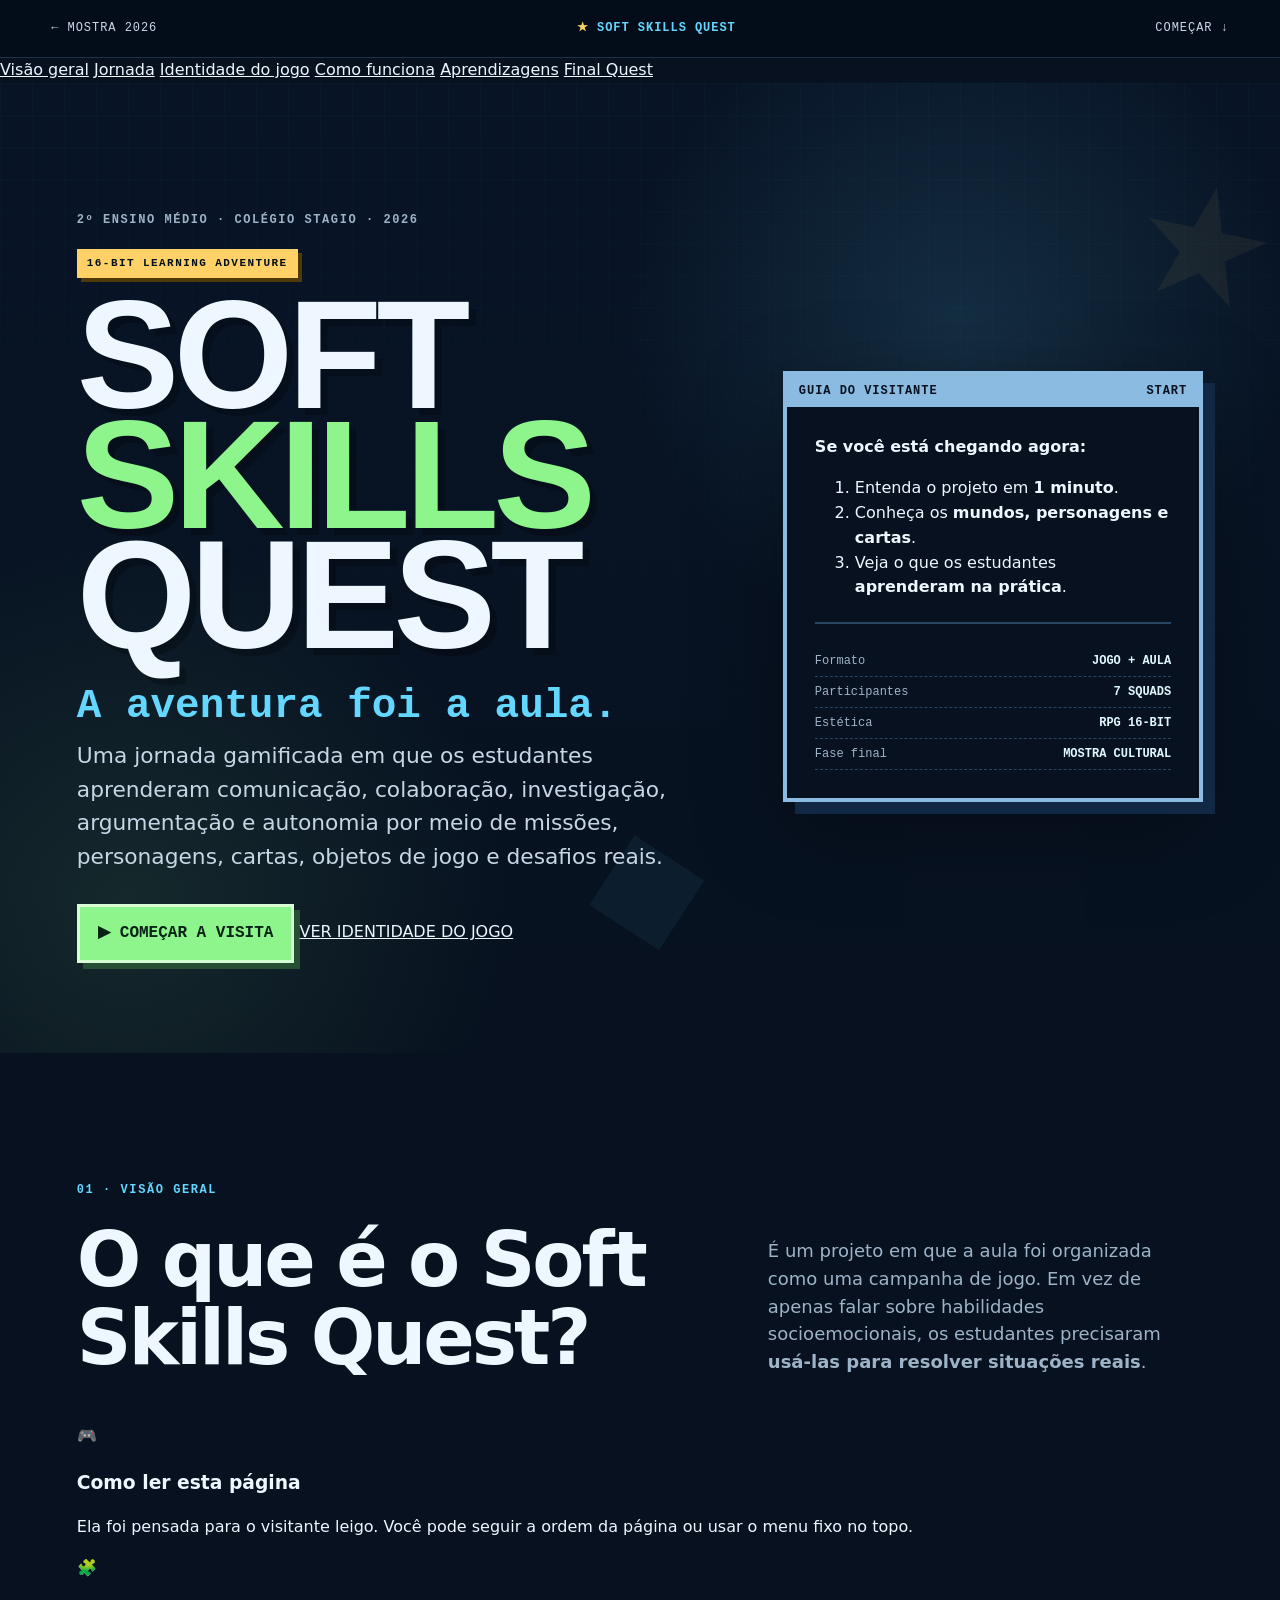
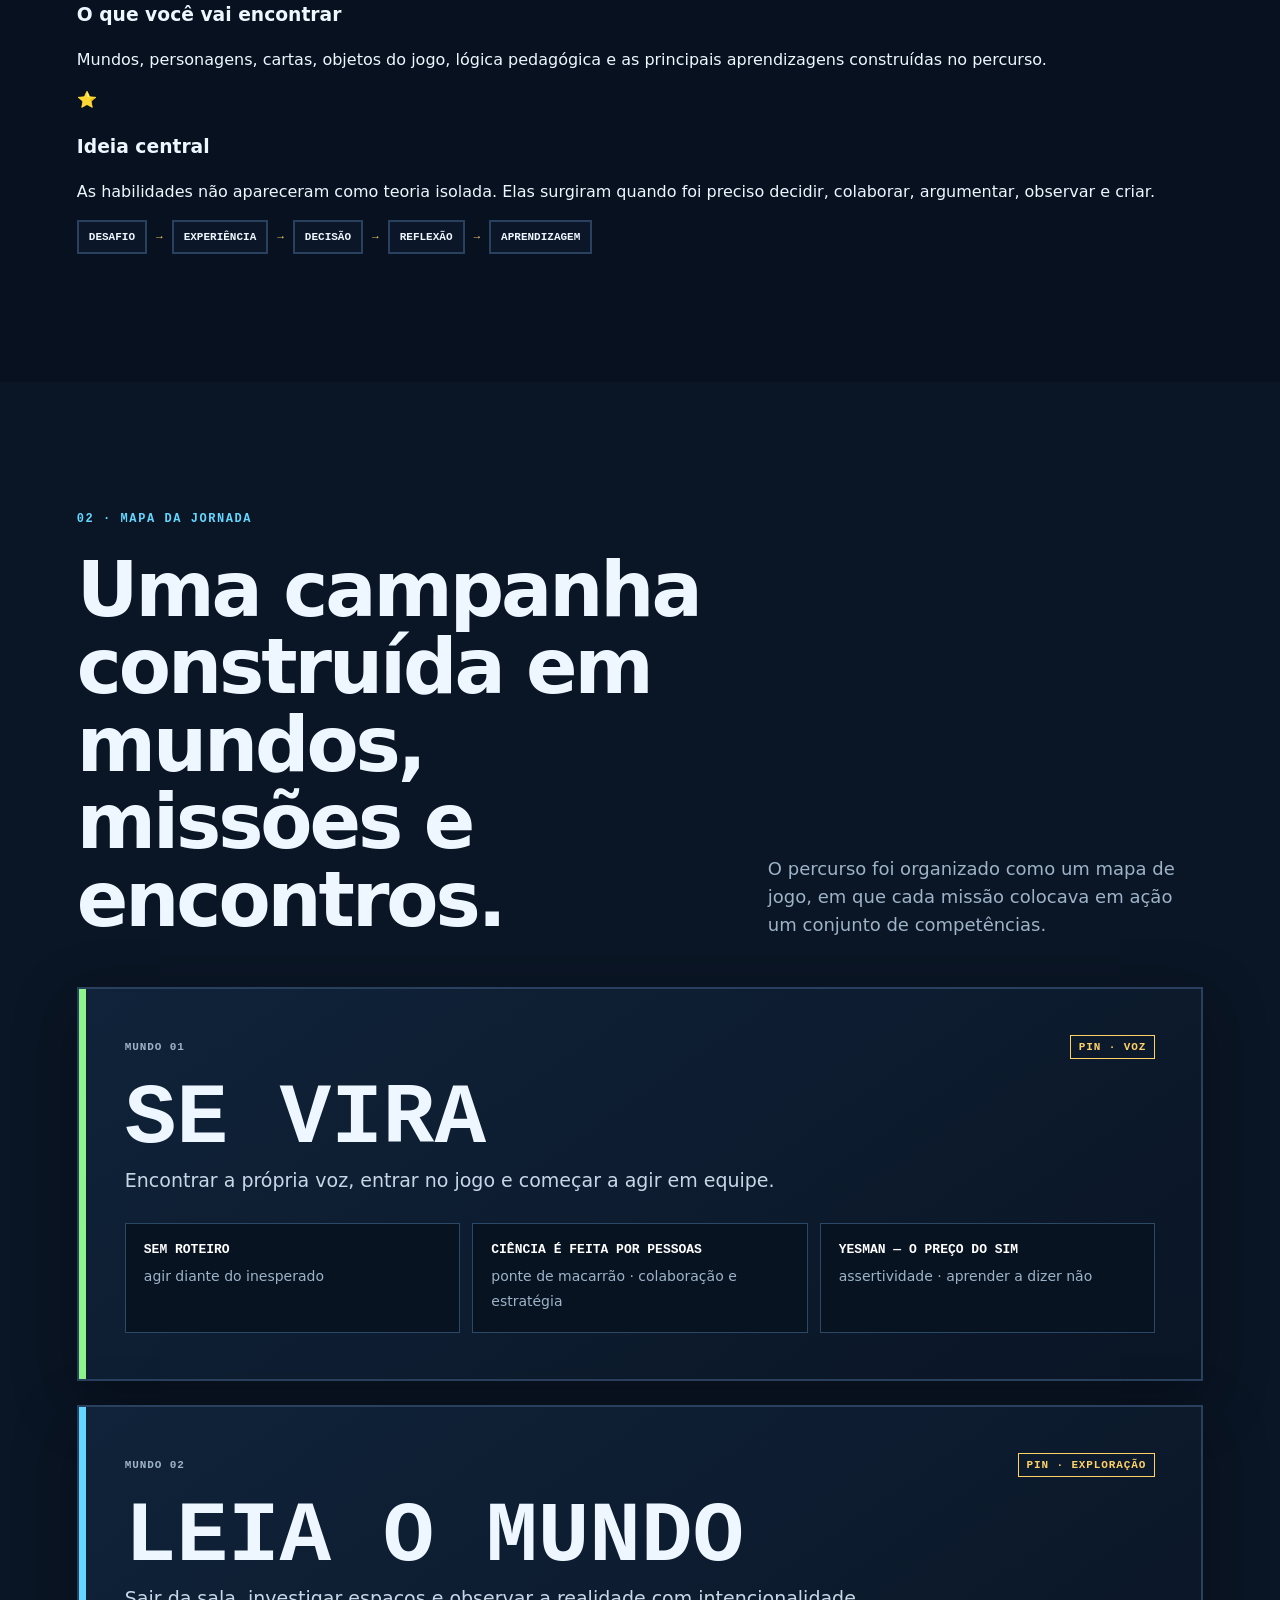
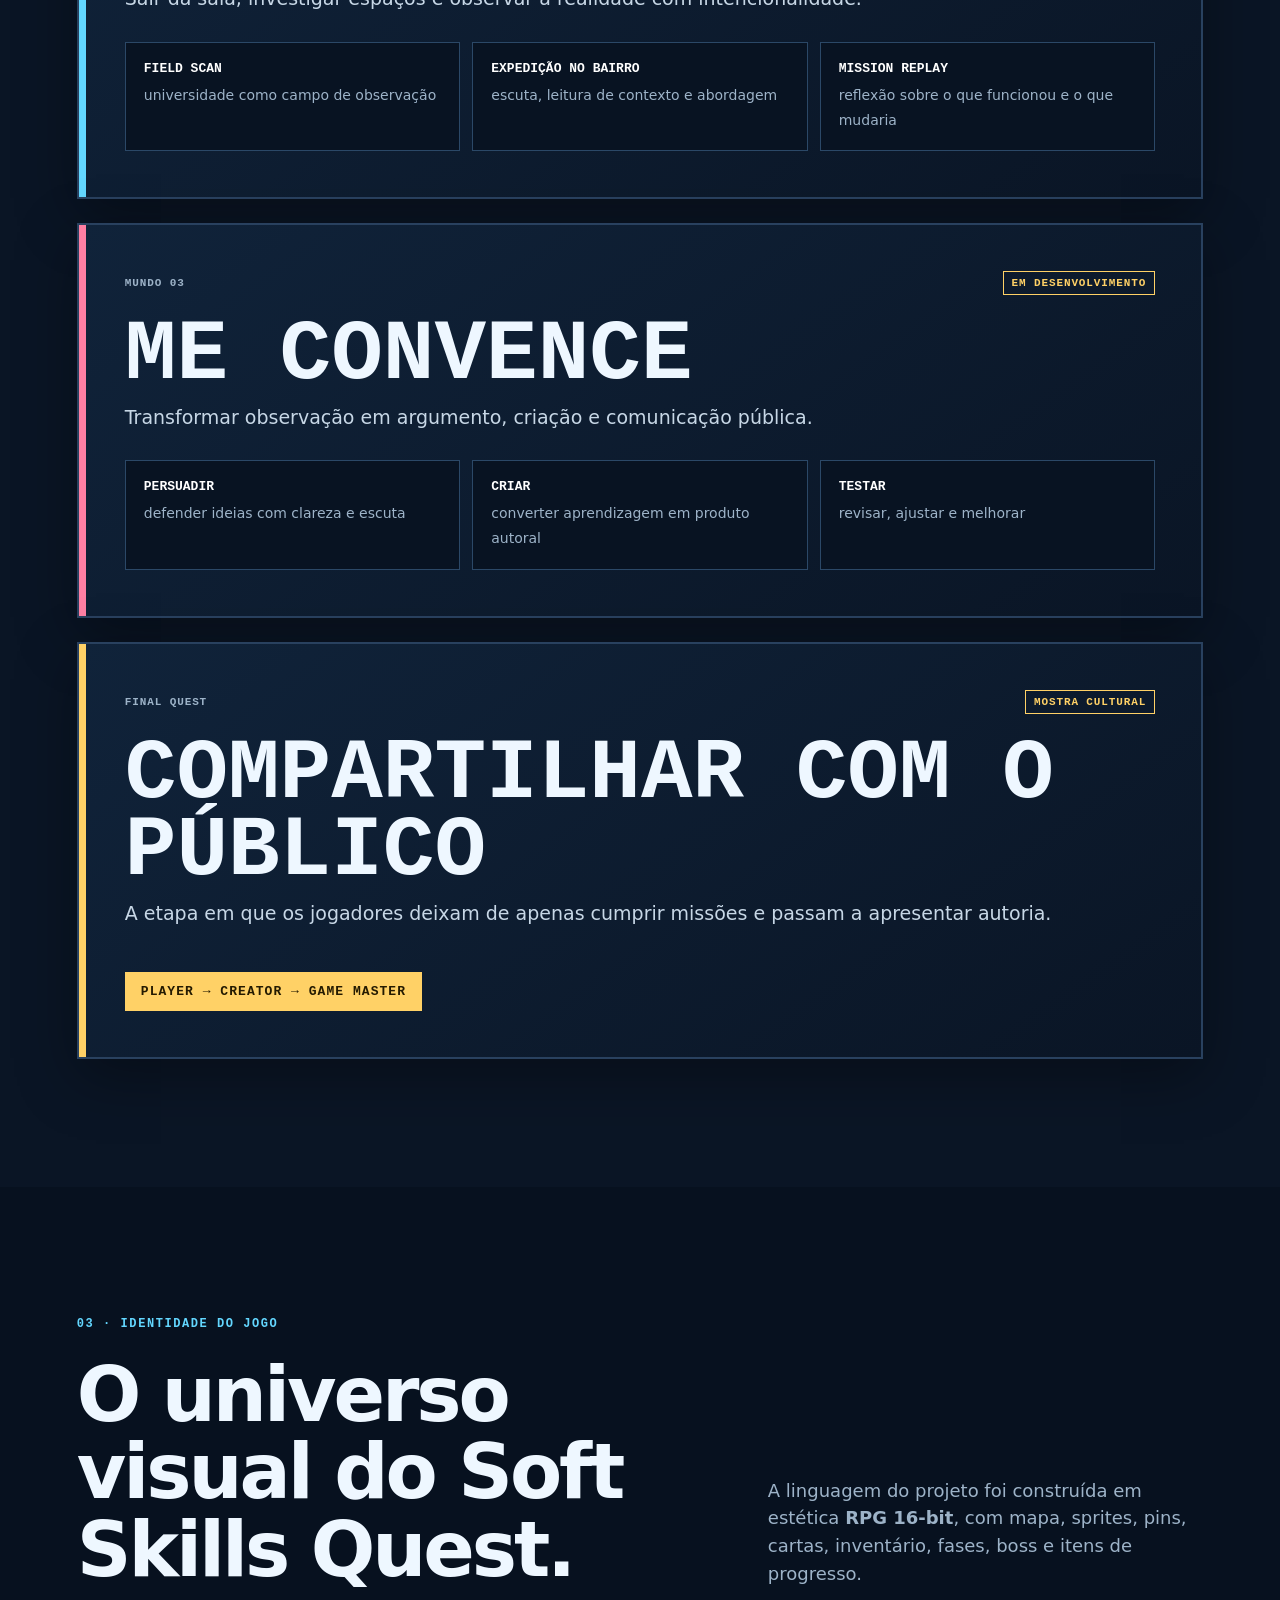
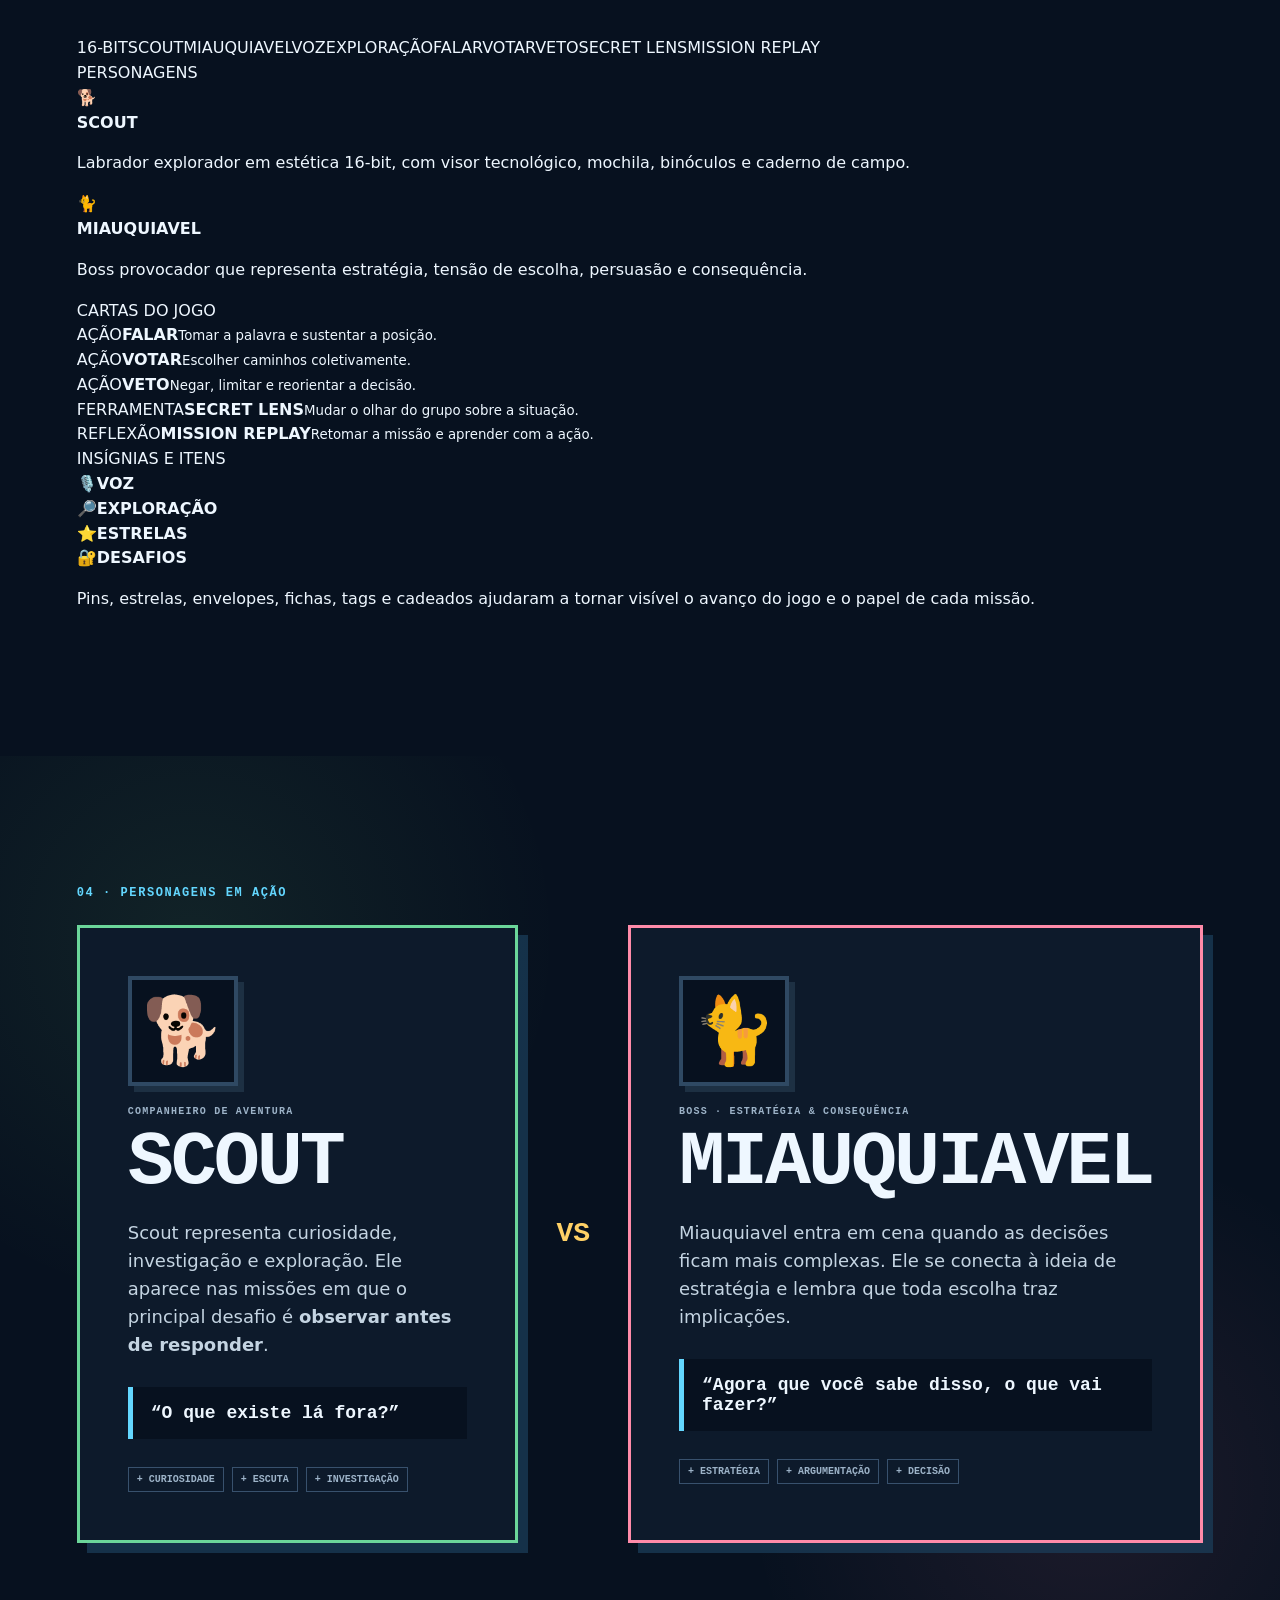
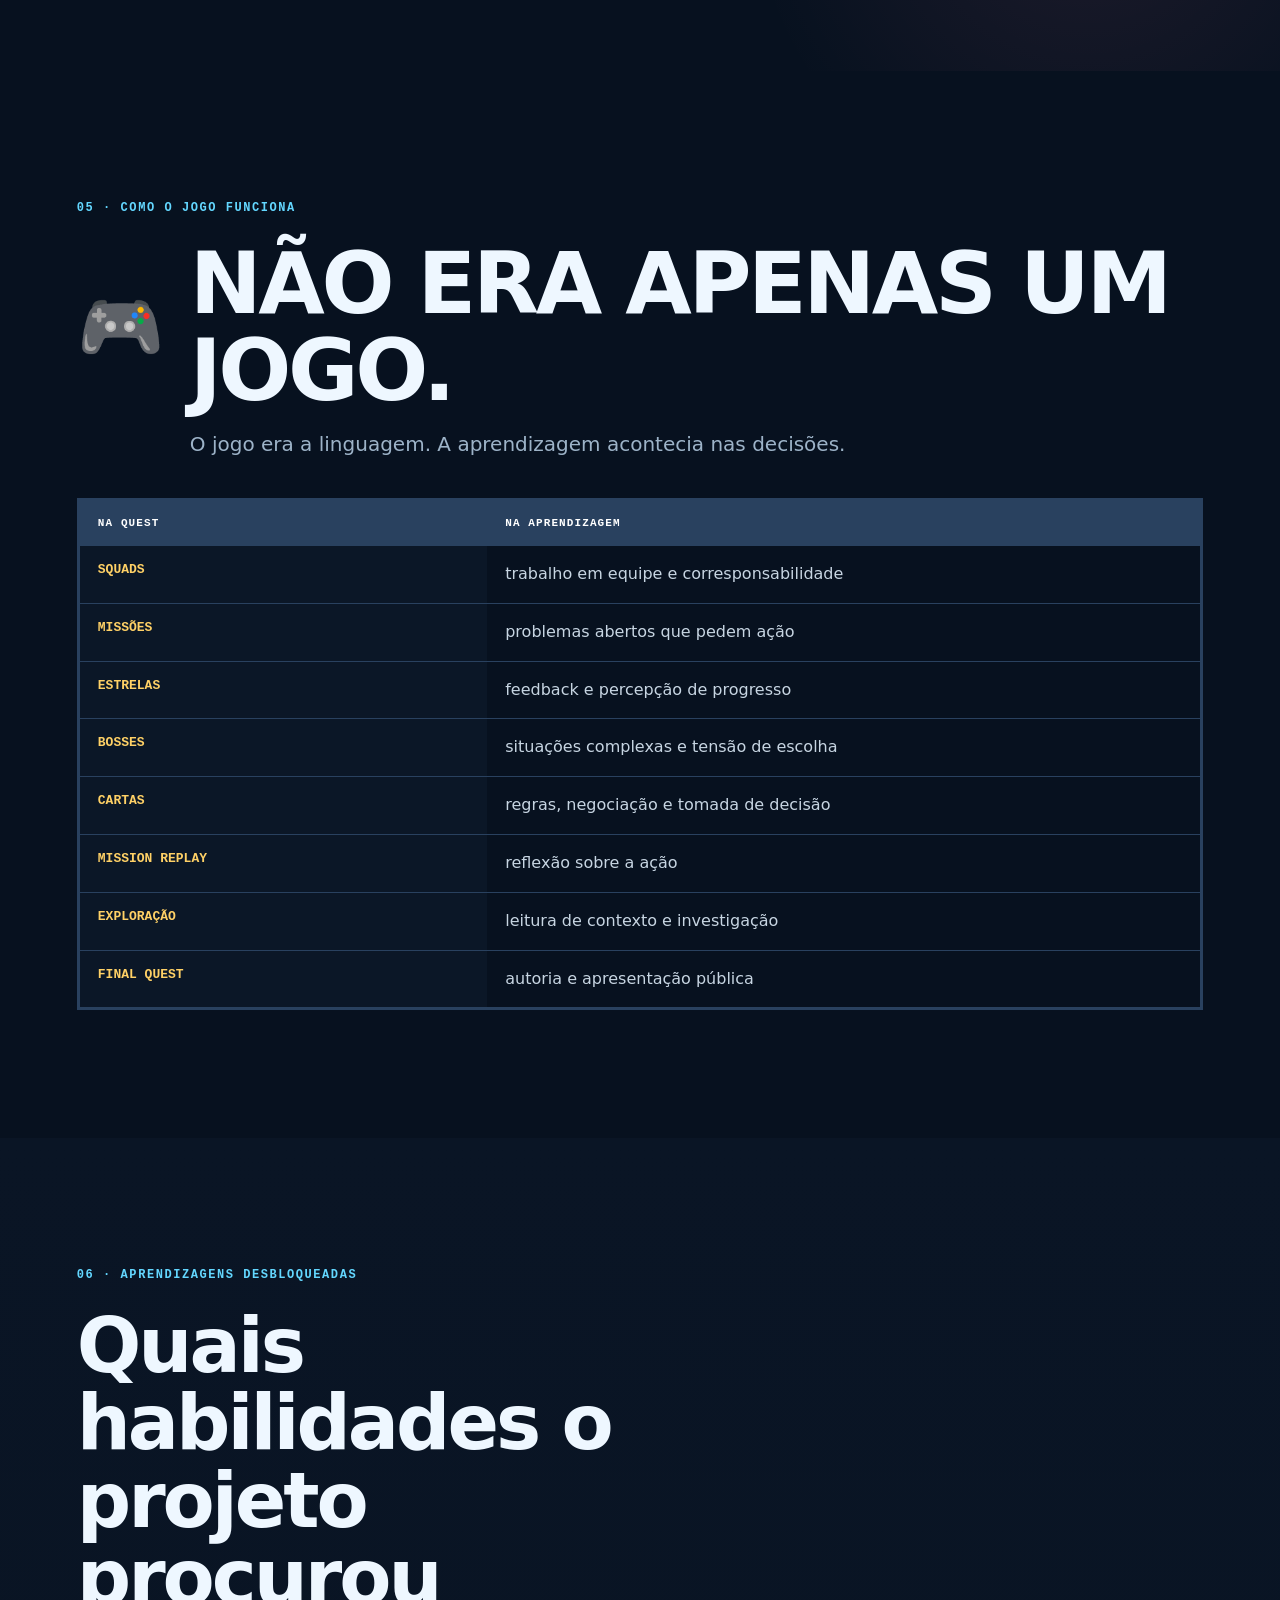
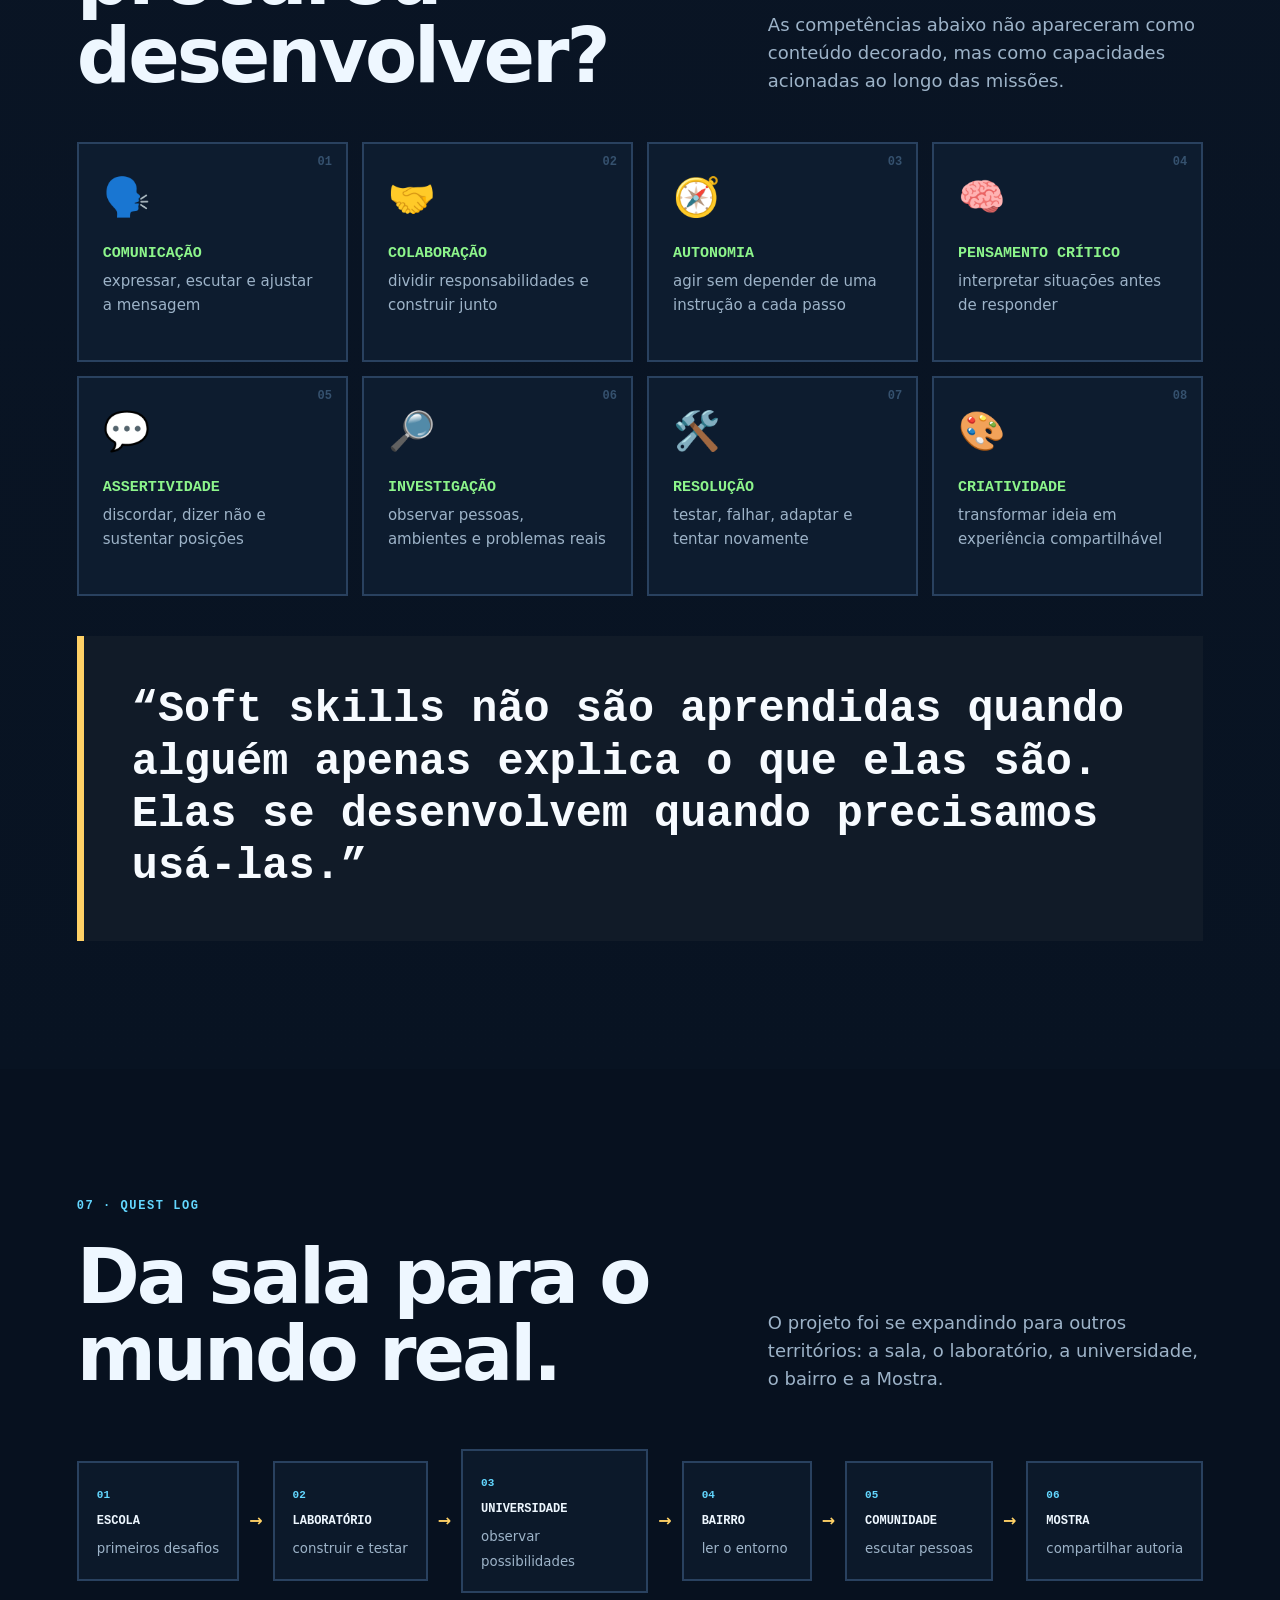
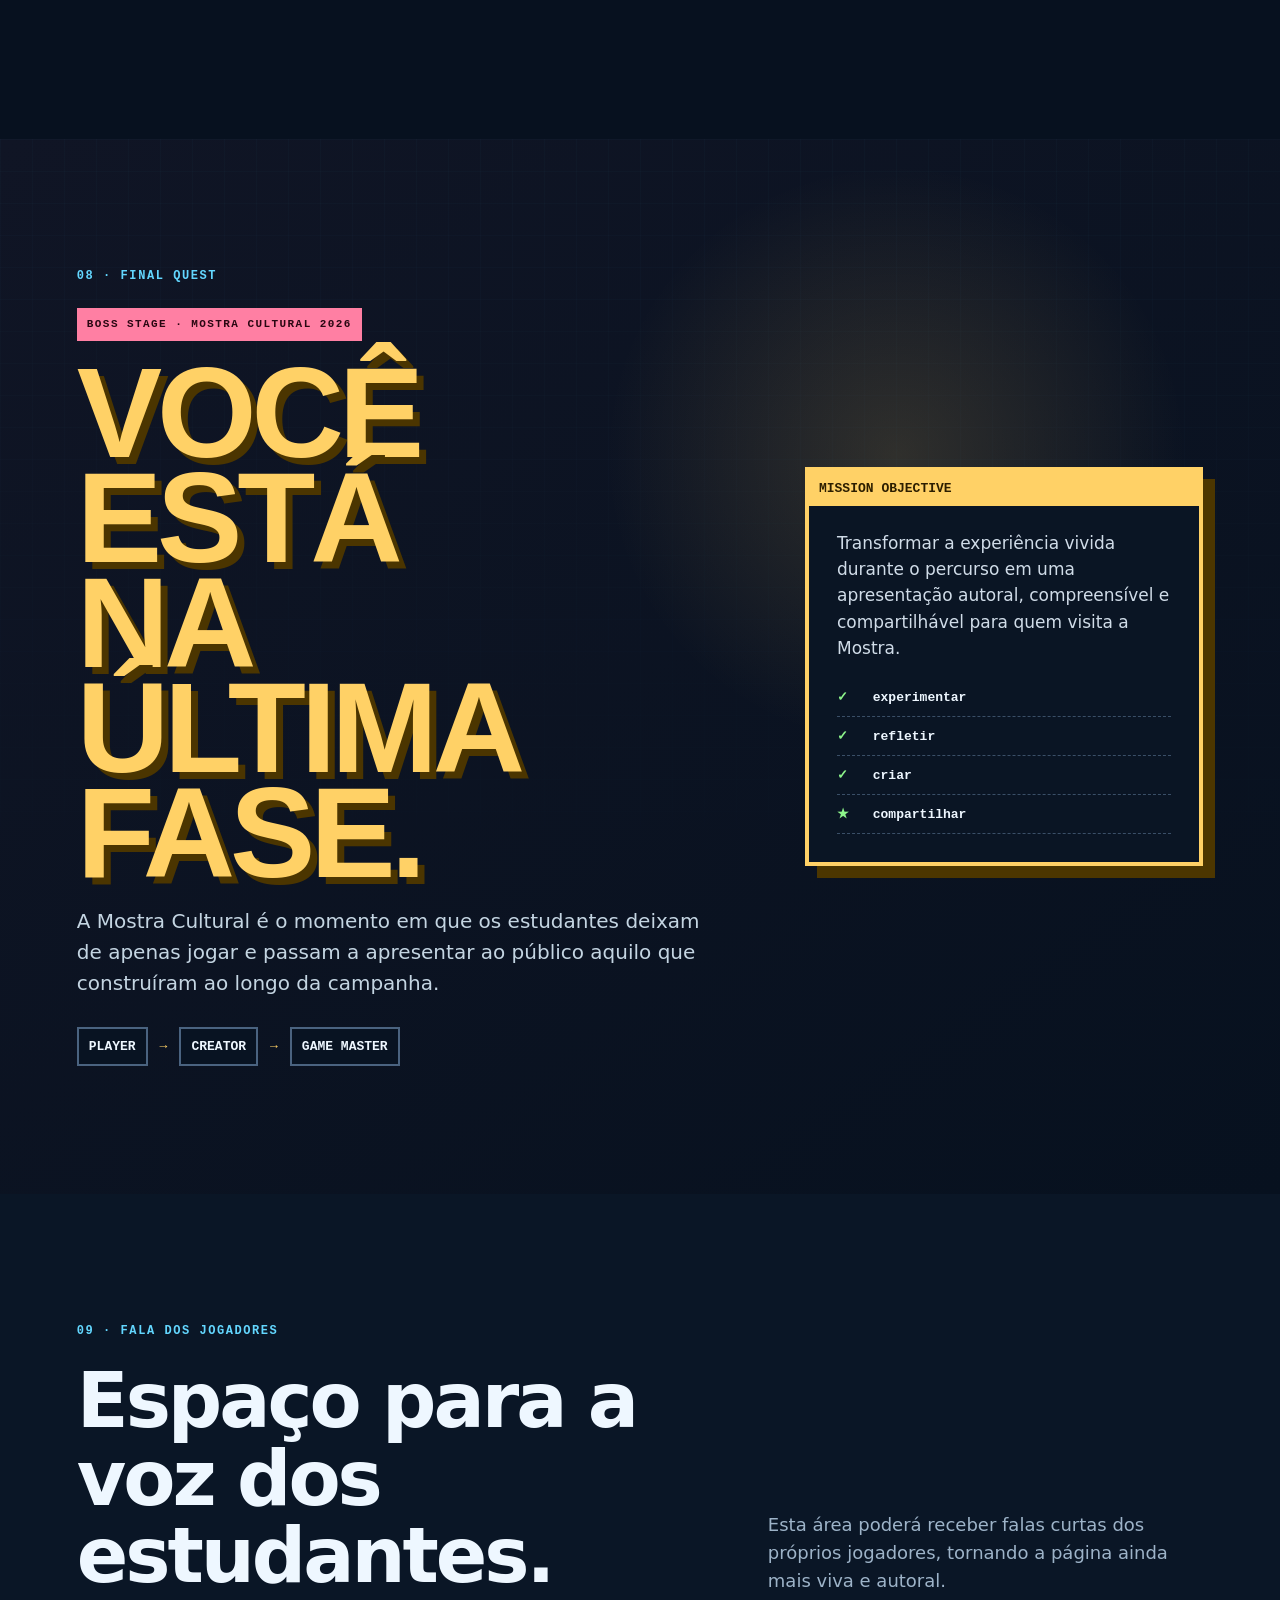
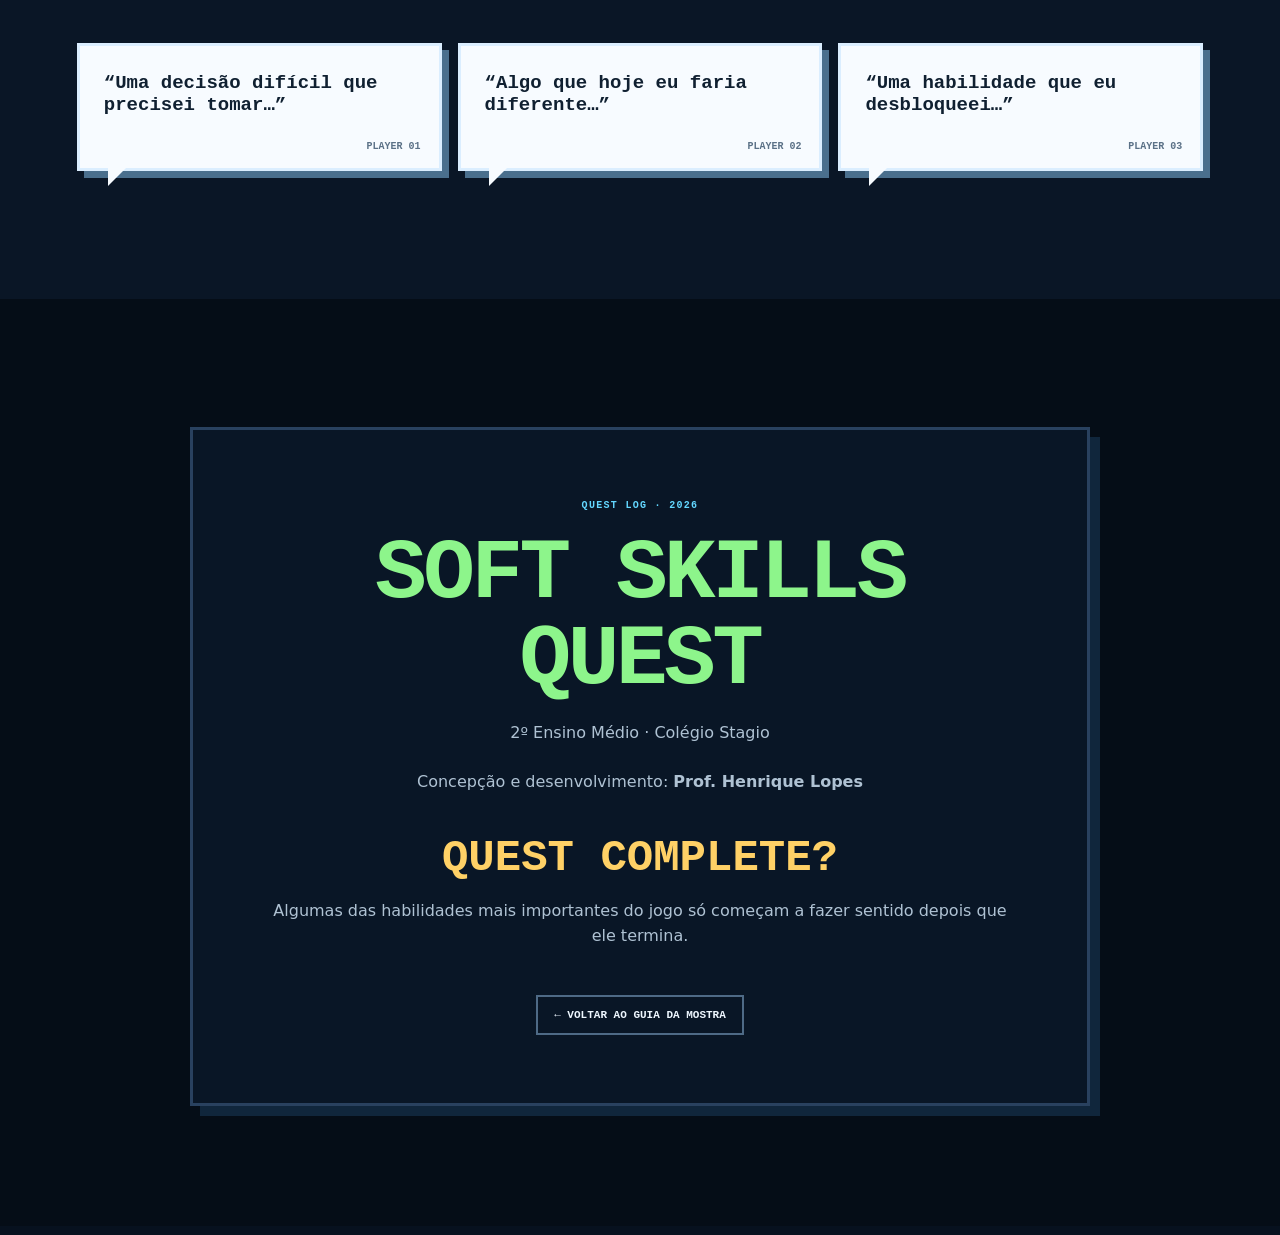
==== soft-skills-quest.html @ b4eecb44 "Reorganiza landing page Soft Skills Quest para visitantes" ====
<!doctype html>
<html lang="pt-BR">
<head>
<meta charset="utf-8">
<meta name="viewport" content="width=device-width,initial-scale=1,viewport-fit=cover">
<meta name="theme-color" content="#07111f">
<meta name="description" content="Soft Skills Quest — jornada gamificada do 2º Ensino Médio do Colégio Stagio">
<link rel="icon" href="icon.svg" type="image/svg+xml">
<link rel="stylesheet" href="soft-skills-quest.css">
<title>Soft Skills Quest — Mostra Cultural 2026</title>
</head>
<body>
<div class="pixel-noise" aria-hidden="true"></div>
<header class="questbar">
  <a class="back" href="index.html#projects">← MOSTRA 2026</a>
  <div class="questbar-brand"><span class="mini-star">★</span> SOFT SKILLS QUEST</div>
  <a class="jump" href="#visitor-guide">COMEÇAR ↓</a>
</header>
<nav class="tour-nav" aria-label="Navegação da página">
  <a href="#visitor-guide">Visão geral</a>
  <a href="#journey">Jornada</a>
  <a href="#identity">Identidade do jogo</a>
  <a href="#translation">Como funciona</a>
  <a href="#skills">Aprendizagens</a>
  <a href="#finalquest">Final Quest</a>
</nav>
<main>
<section class="hero" id="top">
  <div class="hero-grid" aria-hidden="true"></div>
  <div class="hero-orbit orbit-a" aria-hidden="true">★</div>
  <div class="hero-orbit orbit-b" aria-hidden="true">◆</div>
  <div class="hero-copy reveal">
    <div class="eyebrow">2º ENSINO MÉDIO · COLÉGIO STAGIO · 2026</div>
    <div class="game-chip">16-BIT LEARNING ADVENTURE</div>
    <h1>SOFT<br><span>SKILLS</span><br>QUEST</h1>
    <p class="lead">A aventura foi a aula.</p>
    <p class="intro">Uma jornada gamificada em que os estudantes aprenderam comunicação, colaboração, investigação, argumentação e autonomia por meio de missões, personagens, cartas, objetos de jogo e desafios reais.</p>
    <div class="hero-actions">
      <a class="start" href="#visitor-guide"><span>▶</span> COMEÇAR A VISITA</a>
      <a class="ghost-btn" href="#identity">VER IDENTIDADE DO JOGO</a>
    </div>
  </div>
  <aside class="hero-console reveal" aria-label="Guia rápido para visitantes">
    <div class="console-head"><span>GUIA DO VISITANTE</span><span>START</span></div>
    <div class="console-body">
      <div class="hint-card">
        <b>Se você está chegando agora:</b>
        <ol>
          <li>Entenda o projeto em <strong>1 minuto</strong>.</li>
          <li>Conheça os <strong>mundos, personagens e cartas</strong>.</li>
          <li>Veja o que os estudantes <strong>aprenderam na prática</strong>.</li>
        </ol>
      </div>
      <div class="console-rule"></div>
      <div class="console-line"><span>Formato</span><b>JOGO + AULA</b></div>
      <div class="console-line"><span>Participantes</span><b>7 SQUADS</b></div>
      <div class="console-line"><span>Estética</span><b>RPG 16-BIT</b></div>
      <div class="console-line"><span>Fase final</span><b>MOSTRA CULTURAL</b></div>
    </div>
  </aside>
</section>
<section class="section visitor-guide" id="visitor-guide">
  <div class="section-tag reveal">01 · VISÃO GERAL</div>
  <div class="section-head reveal">
    <h2>O que é o Soft Skills Quest?</h2>
    <p>É um projeto em que a aula foi organizada como uma campanha de jogo. Em vez de apenas falar sobre habilidades socioemocionais, os estudantes precisaram <strong>usá-las para resolver situações reais</strong>.</p>
  </div>
  <div class="guide-grid">
    <article class="guide-card reveal"><span>🎮</span><h3>Como ler esta página</h3><p>Ela foi pensada para o visitante leigo. Você pode seguir a ordem da página ou usar o menu fixo no topo.</p></article>
    <article class="guide-card reveal"><span>🧩</span><h3>O que você vai encontrar</h3><p>Mundos, personagens, cartas, objetos do jogo, lógica pedagógica e as principais aprendizagens construídas no percurso.</p></article>
    <article class="guide-card reveal"><span>⭐</span><h3>Ideia central</h3><p>As habilidades não apareceram como teoria isolada. Elas surgiram quando foi preciso decidir, colaborar, argumentar, observar e criar.</p></article>
  </div>
  <div class="loop reveal" aria-label="Ciclo de aprendizagem"><span>DESAFIO</span><b>→</b><span>EXPERIÊNCIA</span><b>→</b><span>DECISÃO</span><b>→</b><span>REFLEXÃO</span><b>→</b><span>APRENDIZAGEM</span></div>
</section>
<section class="journey section" id="journey">
  <div class="section-tag reveal">02 · MAPA DA JORNADA</div>
  <div class="section-head reveal"><h2>Uma campanha construída em mundos, missões e encontros.</h2><p>O percurso foi organizado como um mapa de jogo, em que cada missão colocava em ação um conjunto de competências.</p></div>
  <div class="worlds">
    <article class="world world-1 reveal"><div class="world-top"><span class="world-num">MUNDO 01</span><span class="pin">PIN · VOZ</span></div><h3>SE VIRA</h3><p class="world-kicker">Encontrar a própria voz, entrar no jogo e começar a agir em equipe.</p><div class="missions"><div><b>SEM ROTEIRO</b><small>agir diante do inesperado</small></div><div><b>CIÊNCIA É FEITA POR PESSOAS</b><small>ponte de macarrão · colaboração e estratégia</small></div><div><b>YESMAN — O PREÇO DO SIM</b><small>assertividade · aprender a dizer não</small></div></div></article>
    <article class="world world-2 reveal"><div class="world-top"><span class="world-num">MUNDO 02</span><span class="pin">PIN · EXPLORAÇÃO</span></div><h3>LEIA O MUNDO</h3><p class="world-kicker">Sair da sala, investigar espaços e observar a realidade com intencionalidade.</p><div class="missions"><div><b>FIELD SCAN</b><small>universidade como campo de observação</small></div><div><b>EXPEDIÇÃO NO BAIRRO</b><small>escuta, leitura de contexto e abordagem</small></div><div><b>MISSION REPLAY</b><small>reflexão sobre o que funcionou e o que mudaria</small></div></div></article>
    <article class="world world-3 reveal"><div class="world-top"><span class="world-num">MUNDO 03</span><span class="pin">EM DESENVOLVIMENTO</span></div><h3>ME CONVENCE</h3><p class="world-kicker">Transformar observação em argumento, criação e comunicação pública.</p><div class="missions"><div><b>PERSUADIR</b><small>defender ideias com clareza e escuta</small></div><div><b>CRIAR</b><small>converter aprendizagem em produto autoral</small></div><div><b>TESTAR</b><small>revisar, ajustar e melhorar</small></div></div></article>
    <article class="world world-final reveal"><div class="world-top"><span class="world-num">FINAL QUEST</span><span class="pin">MOSTRA CULTURAL</span></div><h3>COMPARTILHAR COM O PÚBLICO</h3><p class="world-kicker">A etapa em que os jogadores deixam de apenas cumprir missões e passam a apresentar autoria.</p><div class="final-banner">PLAYER → CREATOR → GAME MASTER</div></article>
  </div>
</section>
<section class="section identity" id="identity">
  <div class="section-tag reveal">03 · IDENTIDADE DO JOGO</div>
  <div class="section-head reveal"><h2>O universo visual do Soft Skills Quest.</h2><p>A linguagem do projeto foi construída em estética <strong>RPG 16-bit</strong>, com mapa, sprites, pins, cartas, inventário, fases, boss e itens de progresso.</p></div>
  <div class="identity-strip reveal"><span>16-BIT</span><span>SCOUT</span><span>MIAUQUIAVEL</span><span>VOZ</span><span>EXPLORAÇÃO</span><span>FALAR</span><span>VOTAR</span><span>VETO</span><span>SECRET LENS</span><span>MISSION REPLAY</span></div>
  <div class="identity-grid">
    <article class="showcase reveal"><div class="showcase-head">PERSONAGENS</div><div class="portrait-grid"><div class="portrait-card scout-theme"><div class="sprite-frame"><div class="emoji">🐕</div></div><div class="portrait-info"><b>SCOUT</b><p>Labrador explorador em estética 16-bit, com visor tecnológico, mochila, binóculos e caderno de campo.</p></div></div><div class="portrait-card cat-theme"><div class="sprite-frame"><div class="emoji">🐈</div></div><div class="portrait-info"><b>MIAUQUIAVEL</b><p>Boss provocador que representa estratégia, tensão de escolha, persuasão e consequência.</p></div></div></div></article>
    <article class="showcase reveal"><div class="showcase-head">CARTAS DO JOGO</div><div class="card-fan"><div class="play-card talk"><span class="card-type">AÇÃO</span><b>FALAR</b><small>Tomar a palavra e sustentar a posição.</small></div><div class="play-card vote"><span class="card-type">AÇÃO</span><b>VOTAR</b><small>Escolher caminhos coletivamente.</small></div><div class="play-card veto"><span class="card-type">AÇÃO</span><b>VETO</b><small>Negar, limitar e reorientar a decisão.</small></div><div class="play-card lens"><span class="card-type">FERRAMENTA</span><b>SECRET LENS</b><small>Mudar o olhar do grupo sobre a situação.</small></div><div class="play-card replay"><span class="card-type">REFLEXÃO</span><b>MISSION REPLAY</b><small>Retomar a missão e aprender com a ação.</small></div></div></article>
    <article class="showcase reveal"><div class="showcase-head">INSÍGNIAS E ITENS</div><div class="badge-wrap"><div class="badge badge-gold"><span>🎙️</span><b>VOZ</b></div><div class="badge badge-cyan"><span>🔎</span><b>EXPLORAÇÃO</b></div><div class="badge badge-pink"><span>⭐</span><b>ESTRELAS</b></div><div class="badge badge-lime"><span>🔐</span><b>DESAFIOS</b></div></div><p class="showcase-note">Pins, estrelas, envelopes, fichas, tags e cadeados ajudaram a tornar visível o avanço do jogo e o papel de cada missão.</p></article>
  </div>
</section>
<section class="characters section" id="characters">
  <div class="section-tag reveal">04 · PERSONAGENS EM AÇÃO</div>
  <div class="versus"><article class="character scout reveal"><div class="sprite dog" aria-hidden="true"><span>🐕</span></div><div class="char-role">COMPANHEIRO DE AVENTURA</div><h2>SCOUT</h2><p>Scout representa curiosidade, investigação e exploração. Ele aparece nas missões em que o principal desafio é <strong>observar antes de responder</strong>.</p><blockquote>“O que existe lá fora?”</blockquote><div class="char-stats"><span>+ CURIOSIDADE</span><span>+ ESCUTA</span><span>+ INVESTIGAÇÃO</span></div></article><div class="vs reveal">VS</div><article class="character cat reveal"><div class="sprite" aria-hidden="true"><span>🐈</span></div><div class="char-role">BOSS · ESTRATÉGIA & CONSEQUÊNCIA</div><h2>MIAUQUIAVEL</h2><p>Miauquiavel entra em cena quando as decisões ficam mais complexas. Ele se conecta à ideia de estratégia e lembra que toda escolha traz implicações.</p><blockquote>“Agora que você sabe disso, o que vai fazer?”</blockquote><div class="char-stats"><span>+ ESTRATÉGIA</span><span>+ ARGUMENTAÇÃO</span><span>+ DECISÃO</span></div></article></div>
</section>
<section class="translation section" id="translation">
  <div class="section-tag reveal">05 · COMO O JOGO FUNCIONA</div>
  <div class="notgame reveal"><span>🎮</span><h2>NÃO ERA APENAS UM JOGO.</h2><p>O jogo era a linguagem. A aprendizagem acontecia nas decisões.</p></div>
  <div class="translate-table reveal"><div class="thead"><span>NA QUEST</span><span>NA APRENDIZAGEM</span></div><div><b>SQUADS</b><span>trabalho em equipe e corresponsabilidade</span></div><div><b>MISSÕES</b><span>problemas abertos que pedem ação</span></div><div><b>ESTRELAS</b><span>feedback e percepção de progresso</span></div><div><b>BOSSES</b><span>situações complexas e tensão de escolha</span></div><div><b>CARTAS</b><span>regras, negociação e tomada de decisão</span></div><div><b>MISSION REPLAY</b><span>reflexão sobre a ação</span></div><div><b>EXPLORAÇÃO</b><span>leitura de contexto e investigação</span></div><div><b>FINAL QUEST</b><span>autoria e apresentação pública</span></div></div>
</section>
<section class="skills section" id="skills">
  <div class="section-tag reveal">06 · APRENDIZAGENS DESBLOQUEADAS</div>
  <div class="section-head reveal"><h2>Quais habilidades o projeto procurou desenvolver?</h2><p>As competências abaixo não apareceram como conteúdo decorado, mas como capacidades acionadas ao longo das missões.</p></div>
  <div class="skill-grid"><article class="skill reveal"><i>01</i><span>🗣️</span><h3>COMUNICAÇÃO</h3><p>expressar, escutar e ajustar a mensagem</p></article><article class="skill reveal"><i>02</i><span>🤝</span><h3>COLABORAÇÃO</h3><p>dividir responsabilidades e construir junto</p></article><article class="skill reveal"><i>03</i><span>🧭</span><h3>AUTONOMIA</h3><p>agir sem depender de uma instrução a cada passo</p></article><article class="skill reveal"><i>04</i><span>🧠</span><h3>PENSAMENTO CRÍTICO</h3><p>interpretar situações antes de responder</p></article><article class="skill reveal"><i>05</i><span>💬</span><h3>ASSERTIVIDADE</h3><p>discordar, dizer não e sustentar posições</p></article><article class="skill reveal"><i>06</i><span>🔎</span><h3>INVESTIGAÇÃO</h3><p>observar pessoas, ambientes e problemas reais</p></article><article class="skill reveal"><i>07</i><span>🛠️</span><h3>RESOLUÇÃO</h3><p>testar, falhar, adaptar e tentar novamente</p></article><article class="skill reveal"><i>08</i><span>🎨</span><h3>CRIATIVIDADE</h3><p>transformar ideia em experiência compartilhável</p></article></div>
  <div class="thesis reveal">“Soft skills não são aprendidas quando alguém apenas explica o que elas são. Elas se desenvolvem quando precisamos usá-las.”</div>
</section>
<section class="field section" id="field">
  <div class="section-tag reveal">07 · QUEST LOG</div>
  <div class="section-head reveal"><h2>Da sala para o mundo real.</h2><p>O projeto foi se expandindo para outros territórios: a sala, o laboratório, a universidade, o bairro e a Mostra.</p></div>
  <div class="route reveal"><div><span>01</span><b>ESCOLA</b><small>primeiros desafios</small></div><i>→</i><div><span>02</span><b>LABORATÓRIO</b><small>construir e testar</small></div><i>→</i><div><span>03</span><b>UNIVERSIDADE</b><small>observar possibilidades</small></div><i>→</i><div><span>04</span><b>BAIRRO</b><small>ler o entorno</small></div><i>→</i><div><span>05</span><b>COMUNIDADE</b><small>escutar pessoas</small></div><i>→</i><div><span>06</span><b>MOSTRA</b><small>compartilhar autoria</small></div></div>
</section>
<section class="finalquest section" id="finalquest">
  <div class="final-grid" aria-hidden="true"></div>
  <div class="final-copy reveal"><div class="section-tag">08 · FINAL QUEST</div><div class="boss-label">BOSS STAGE · MOSTRA CULTURAL 2026</div><h2>VOCÊ ESTÁ<br>NA ÚLTIMA FASE.</h2><p>A Mostra Cultural é o momento em que os estudantes deixam de apenas jogar e passam a apresentar ao público aquilo que construíram ao longo da campanha.</p><div class="transform"><span>PLAYER</span><b>→</b><span>CREATOR</span><b>→</b><span>GAME MASTER</span></div></div>
  <div class="final-card reveal"><div class="final-card-head">MISSION OBJECTIVE</div><p>Transformar a experiência vivida durante o percurso em uma apresentação autoral, compreensível e compartilhável para quem visita a Mostra.</p><div class="mission-check"><span>✓</span> experimentar</div><div class="mission-check"><span>✓</span> refletir</div><div class="mission-check"><span>✓</span> criar</div><div class="mission-check"><span>★</span> compartilhar</div></div>
</section>
<section class="voices section" id="voices">
  <div class="section-tag reveal">09 · FALA DOS JOGADORES</div>
  <div class="section-head reveal"><h2>Espaço para a voz dos estudantes.</h2><p>Esta área poderá receber falas curtas dos próprios jogadores, tornando a página ainda mais viva e autoral.</p></div>
  <div class="dialogues"><div class="dialog reveal">“Uma decisão difícil que precisei tomar…”<span>PLAYER 01</span></div><div class="dialog reveal">“Algo que hoje eu faria diferente…”<span>PLAYER 02</span></div><div class="dialog reveal">“Uma habilidade que eu desbloqueei…”<span>PLAYER 03</span></div></div>
</section>
<section class="credits section"><div class="credits-box reveal"><div class="tiny">QUEST LOG · 2026</div><h2>SOFT SKILLS QUEST</h2><p>2º Ensino Médio · Colégio Stagio</p><p class="credit-line">Concepção e desenvolvimento: <strong>Prof. Henrique Lopes</strong></p><div class="complete">QUEST COMPLETE?</div><p>Algumas das habilidades mais importantes do jogo só começam a fazer sentido depois que ele termina.</p><a href="index.html">← VOLTAR AO GUIA DA MOSTRA</a></div></section>
</main>
<script>
const obs=new IntersectionObserver(entries=>entries.forEach(e=>{if(e.isIntersecting)e.target.classList.add('seen')}),{threshold:.12});
document.querySelectorAll('.reveal').forEach(el=>obs.observe(el));
</script>
</body>
</html>
---- soft-skills-quest.css ----
:root{
  --bg:#07111f;--panel:#0d1a2b;--panel2:#11233a;--line:#29415f;--text:#eef7ff;--muted:#9db3c8;
  --lime:#8df58b;--cyan:#63d7ff;--gold:#ffd166;--pink:#ff7fa3;--violet:#b9a4ff;--ink:#03101a;
  --shadow:0 18px 55px rgba(0,0,0,.34);--pixel:4px;
}
*{box-sizing:border-box}html{scroll-behavior:smooth}body{margin:0;background:var(--bg);color:var(--text);font-family:Inter,ui-sans-serif,system-ui,-apple-system,BlinkMacSystemFont,"Segoe UI",sans-serif;line-height:1.55;overflow-x:hidden}
a{color:inherit}.pixel-noise{position:fixed;inset:0;pointer-events:none;opacity:.08;z-index:100;background-image:linear-gradient(rgba(255,255,255,.15) 1px,transparent 1px),linear-gradient(90deg,rgba(255,255,255,.08) 1px,transparent 1px);background-size:4px 4px;mix-blend-mode:soft-light}.questbar{position:sticky;top:0;z-index:90;min-height:58px;display:flex;align-items:center;justify-content:space-between;gap:14px;padding:10px clamp(16px,4vw,56px);background:rgba(5,13,25,.9);backdrop-filter:blur(14px);border-bottom:1px solid rgba(99,215,255,.2);font-family:ui-monospace,SFMono-Regular,Menlo,monospace;font-size:12px;letter-spacing:.08em}.questbar a{text-decoration:none}.questbar-brand{font-weight:900;color:var(--cyan)}.mini-star{color:var(--gold)}.back,.jump{color:#c9d8e8}.back:hover,.jump:hover{color:white}
main{position:relative}.hero{min-height:calc(100vh - 58px);padding:clamp(70px,10vw,130px) clamp(22px,6vw,90px) 90px;display:grid;grid-template-columns:minmax(0,1.1fr) minmax(310px,.75fr);gap:clamp(40px,7vw,110px);align-items:center;position:relative;overflow:hidden;background:radial-gradient(circle at 75% 25%,rgba(99,215,255,.13),transparent 28%),radial-gradient(circle at 10% 85%,rgba(141,245,139,.1),transparent 27%),linear-gradient(180deg,#081426 0%,#07111f 100%)}.hero-grid,.final-grid{position:absolute;inset:0;opacity:.12;background-image:linear-gradient(rgba(99,215,255,.18) 1px,transparent 1px),linear-gradient(90deg,rgba(99,215,255,.18) 1px,transparent 1px);background-size:32px 32px;mask-image:linear-gradient(to bottom,black,transparent 82%)}.hero-orbit{position:absolute;font-family:monospace;font-size:clamp(80px,14vw,190px);font-weight:900;opacity:.06}.orbit-a{right:2vw;top:3vh;color:var(--gold);transform:rotate(12deg)}.orbit-b{left:46%;bottom:2vh;color:var(--cyan);transform:rotate(-12deg)}.hero-copy,.hero-console{position:relative;z-index:2}.eyebrow,.section-tag,.game-chip,.boss-label,.tiny{font-family:ui-monospace,SFMono-Regular,Menlo,monospace;text-transform:uppercase;letter-spacing:.13em;font-weight:800}.eyebrow{font-size:12px;color:var(--muted);margin-bottom:20px}.game-chip{display:inline-block;background:var(--gold);color:var(--ink);padding:6px 10px;box-shadow:4px 4px 0 #4d3a08;font-size:11px;margin-bottom:18px}.hero h1{font-family:Impact,Haettenschweiler,"Arial Narrow Bold",sans-serif;font-size:clamp(68px,12vw,160px);line-height:.78;letter-spacing:-.035em;margin:0;text-transform:uppercase;text-shadow:7px 7px 0 rgba(0,0,0,.25)}.hero h1 span{color:var(--lime)}.lead{font:900 clamp(22px,3.2vw,42px)/1.1 ui-monospace,SFMono-Regular,Menlo,monospace;color:var(--cyan);margin:28px 0 10px}.intro{max-width:740px;color:#c7d6e5;font-size:clamp(17px,1.7vw,22px);margin:0 0 30px}.start{display:inline-flex;align-items:center;gap:10px;text-decoration:none;background:var(--lime);color:#062115;padding:14px 18px;font-family:ui-monospace,SFMono-Regular,Menlo,monospace;font-weight:900;border:3px solid #d7ffd4;box-shadow:6px 6px 0 #274f34;transition:.18s}.start:hover{transform:translate(-2px,-2px);box-shadow:8px 8px 0 #274f34}.hero-console{max-width:430px;justify-self:end;border:4px solid #8bbbe1;background:#07111f;box-shadow:12px 12px 0 #102844,0 28px 80px rgba(0,0,0,.35)}.console-head{display:flex;justify-content:space-between;background:#8bbbe1;color:#07111f;padding:9px 12px;font:900 12px ui-monospace,monospace;letter-spacing:.08em}.console-body{padding:28px}.big-number{font:900 88px/1 ui-monospace,monospace;color:var(--gold);text-shadow:5px 5px 0 #5b4200}.stat-label{font:900 15px ui-monospace,monospace;color:var(--muted);letter-spacing:.14em}.life{display:flex;gap:7px;margin:18px 0}.life i{width:22px;height:22px;background:var(--lime);clip-path:polygon(50% 8%,61% 36%,92% 37%,68% 56%,77% 88%,50% 69%,23% 88%,32% 56%,8% 37%,39% 36%)}.console-rule{height:2px;background:#264663;margin:22px 0}.console-line{display:flex;justify-content:space-between;gap:16px;padding:8px 0;border-bottom:1px dashed #264663;font:12px ui-monospace,monospace}.console-line span{color:var(--muted)}.console-line b{text-align:right;color:#dff9ff}
.section{padding:clamp(74px,10vw,140px) clamp(22px,6vw,90px);position:relative}.section-tag{font-size:12px;color:var(--cyan);margin-bottom:22px}.section h2{font-size:clamp(38px,6vw,76px);line-height:1.02;letter-spacing:-.04em;margin:0}.split{display:grid;grid-template-columns:1fr 1fr;gap:clamp(40px,7vw,110px);align-items:start}.split p{font-size:clamp(18px,2vw,25px);color:#bed0df;margin:4px 0 28px}.split strong{color:white}.loop{display:flex;flex-wrap:wrap;align-items:center;gap:9px;font:900 11px ui-monospace,monospace}.loop span{border:2px solid var(--line);padding:9px 10px;background:#0b1728}.loop b{color:var(--gold)}.manifesto{background:linear-gradient(180deg,#07111f,#091827)}.section-head{display:grid;grid-template-columns:1.2fr .8fr;gap:38px;align-items:end;margin-bottom:48px}.section-head p{color:var(--muted);font-size:18px;margin:0}
.journey{background:#0a1525}.worlds{display:grid;gap:24px}.world{border:2px solid #29415f;background:linear-gradient(145deg,#10233a,#0a1525);padding:clamp(24px,4vw,46px);box-shadow:var(--shadow);position:relative;overflow:hidden}.world:before{content:"";position:absolute;inset:0 auto 0 0;width:7px;background:var(--cyan)}.world-1:before{background:var(--lime)}.world-2:before{background:var(--cyan)}.world-3:before{background:var(--pink)}.world-final:before{background:var(--gold)}.world-top{display:flex;justify-content:space-between;gap:12px;align-items:center;font:900 11px ui-monospace,monospace;letter-spacing:.08em}.world-num{color:var(--muted)}.pin{color:var(--gold);border:1px solid currentColor;padding:5px 8px}.world h3{font:900 clamp(40px,7vw,86px)/.9 ui-monospace,monospace;margin:22px 0 8px}.world-kicker{font-size:19px;color:#c7d7e6;margin:0 0 28px}.missions{display:grid;grid-template-columns:repeat(3,1fr);gap:12px}.missions div{background:#081322;border:1px solid #2b4867;padding:18px;min-height:100px}.missions b{display:block;font:900 13px ui-monospace,monospace;color:white;margin-bottom:7px}.missions small{color:var(--muted);font-size:14px}.final-banner{display:inline-block;margin-top:16px;background:var(--gold);color:#241a00;padding:12px 16px;font:900 13px ui-monospace,monospace;letter-spacing:.08em}
.characters{background:radial-gradient(circle at 15% 20%,rgba(141,245,139,.08),transparent 28%),radial-gradient(circle at 85% 80%,rgba(255,127,163,.09),transparent 26%),#07111f}.versus{display:grid;grid-template-columns:1fr auto 1fr;gap:28px;align-items:stretch}.character{border:3px solid #2e4d6d;background:#0d1a2b;padding:clamp(28px,4vw,48px);box-shadow:10px 10px 0 rgba(28,63,92,.7)}.scout{border-color:#6bd69a}.cat{border-color:#ff8ba9}.sprite{width:110px;height:110px;display:grid;place-items:center;border:4px solid #2f4963;background:#07111f;box-shadow:6px 6px 0 #1d3043;margin-bottom:20px;image-rendering:pixelated}.sprite span{font-size:66px;filter:saturate(.9)}.char-role{font:900 10px ui-monospace,monospace;color:var(--muted);letter-spacing:.12em}.character h2{font:900 clamp(46px,6vw,78px)/1 ui-monospace,monospace;margin:8px 0 14px}.character p{color:#c4d4e2;font-size:18px}.character blockquote{margin:28px 0;padding:16px 18px;border-left:5px solid var(--cyan);background:#07111f;font:900 18px ui-monospace,monospace}.char-stats{display:flex;flex-wrap:wrap;gap:8px}.char-stats span{padding:6px 8px;border:1px solid #38516d;color:var(--muted);font:800 10px ui-monospace,monospace}.vs{align-self:center;font:900 28px ui-monospace,monospace;color:var(--gold);padding:10px}
.inventory{background:#0a1627}.items{display:grid;grid-template-columns:repeat(4,1fr);gap:14px}.item{border:2px solid #29415f;background:#0d1b2d;padding:22px;min-height:190px;transition:.18s}.item:hover{transform:translateY(-4px);border-color:#68d9ff}.item>span{font-size:40px;display:block;margin-bottom:14px}.item b{font:900 13px ui-monospace,monospace;color:var(--gold)}.item p{color:var(--muted);margin:9px 0 0;font-size:15px}.translation{background:#07111f}.notgame{display:grid;grid-template-columns:auto 1fr;gap:26px;align-items:center;margin-bottom:38px}.notgame>span{font-size:70px}.notgame h2{font-size:clamp(42px,7vw,86px)}.notgame p{grid-column:2;color:var(--muted);font-size:20px;margin:-12px 0 0}.translate-table{border:3px solid #29415f}.translate-table>div{display:grid;grid-template-columns:.8fr 1.4fr;border-bottom:1px solid #29415f}.translate-table>div:last-child{border-bottom:0}.translate-table span,.translate-table b{padding:16px 18px}.translate-table b{font:900 13px ui-monospace,monospace;color:var(--gold);background:#0b1727}.translate-table span{color:#c7d5e2}.translate-table .thead{background:#29415f;color:white;font:900 11px ui-monospace,monospace;letter-spacing:.1em}.translate-table .thead span{color:white}.skills{background:linear-gradient(180deg,#0a1525,#081322)}.skill-grid{display:grid;grid-template-columns:repeat(4,1fr);gap:14px}.skill{position:relative;border:2px solid #29415f;background:#0d1c2f;padding:24px;min-height:220px}.skill i{position:absolute;right:14px;top:11px;color:#35516e;font:900 12px ui-monospace,monospace}.skill>span{font-size:38px}.skill h3{font:900 15px ui-monospace,monospace;margin:18px 0 8px;color:var(--lime)}.skill p{color:var(--muted);font-size:15px;margin:0}.thesis{margin-top:40px;border-left:7px solid var(--gold);background:#111b28;padding:clamp(26px,4vw,48px);font:900 clamp(24px,3.4vw,44px)/1.2 ui-monospace,monospace;color:#f7fbff}.field{background:#07111f}.route{display:grid;grid-template-columns:repeat(11,auto);align-items:center;gap:10px;overflow-x:auto;padding:8px 0 18px}.route div{min-width:130px;padding:18px;border:2px solid #29415f;background:#0c192a}.route div span{font:900 11px ui-monospace,monospace;color:var(--cyan)}.route div b{display:block;font:900 12px ui-monospace,monospace;margin:8px 0}.route div small{color:var(--muted)}.route i{color:var(--gold);font-style:normal;font-weight:900}
.finalquest{min-height:720px;display:grid;grid-template-columns:1.1fr .7fr;gap:clamp(40px,8vw,120px);align-items:center;background:radial-gradient(circle at 70% 30%,rgba(255,209,102,.15),transparent 25%),linear-gradient(145deg,#101525,#07111f);overflow:hidden}.final-copy,.final-card{position:relative;z-index:2}.boss-label{display:inline-block;background:var(--pink);color:#2a0712;padding:8px 10px;font-size:11px;margin-bottom:20px}.final-copy h2{font:900 clamp(58px,10vw,132px)/.82 Impact,Haettenschweiler,"Arial Narrow Bold",sans-serif;color:var(--gold);text-shadow:7px 7px 0 #4b3500}.final-copy p{font-size:20px;color:#c4d5e2;max-width:760px}.transform{display:flex;flex-wrap:wrap;gap:12px;align-items:center;margin-top:28px;font:900 13px ui-monospace,monospace}.transform span{border:2px solid #4a6380;background:#081322;padding:10px}.transform b{color:var(--gold)}.final-card{border:4px solid var(--gold);background:#0a1524;box-shadow:12px 12px 0 #4c3600;padding:28px}.final-card-head{font:900 13px ui-monospace,monospace;background:var(--gold);color:#2c1e00;padding:10px;margin:-28px -28px 24px}.final-card p{color:#d0dce8;font-size:17px}.mission-check{padding:11px 0;border-bottom:1px dashed #3a4f67;font:800 13px ui-monospace,monospace}.mission-check span{display:inline-block;width:28px;color:var(--lime)}.voices{background:#0a1626}.dialogues{display:grid;grid-template-columns:repeat(3,1fr);gap:16px}.dialog{position:relative;border:3px solid #dbeeff;background:#f7fbff;color:#102031;padding:26px 24px 52px;font:900 19px ui-monospace,monospace;box-shadow:7px 7px 0 #4a6f8d}.dialog:after{content:"";position:absolute;left:28px;bottom:-18px;border-width:18px 18px 0 0;border-style:solid;border-color:#f7fbff transparent transparent transparent}.dialog span{position:absolute;right:18px;bottom:16px;font-size:10px;color:#5b7187}.credits{background:#050d17;padding-bottom:120px}.credits-box{max-width:900px;margin:auto;text-align:center;border:3px solid #29415f;background:#091626;padding:clamp(32px,6vw,68px);box-shadow:10px 10px 0 #10263c}.tiny{font-size:10px;color:var(--cyan)}.credits h2{font:900 clamp(44px,8vw,86px)/1 ui-monospace,monospace;margin:18px 0;color:var(--lime)}.credits p{color:#afc2d3}.credit-line{margin-top:24px}.complete{margin:38px 0 14px;font:900 clamp(26px,4vw,44px) ui-monospace,monospace;color:var(--gold)}.credits a{display:inline-block;margin-top:30px;text-decoration:none;border:2px solid #4e6a86;padding:12px 16px;font:900 11px ui-monospace,monospace}.reveal{opacity:0;transform:translateY(18px);transition:opacity .65s ease,transform .65s ease}.reveal.seen{opacity:1;transform:none}
@media (prefers-reduced-motion:reduce){html{scroll-behavior:auto}.reveal{opacity:1;transform:none;transition:none}}
@media (max-width:1050px){.hero{grid-template-columns:1fr}.hero-console{justify-self:start}.items,.skill-grid{grid-template-columns:repeat(2,1fr)}.finalquest{grid-template-columns:1fr}.section-head{grid-template-columns:1fr}.missions{grid-template-columns:1fr 1fr}.dialogues{grid-template-columns:1fr}.route{grid-template-columns:none;grid-auto-flow:column;grid-auto-columns:max-content}}
@media (max-width:760px){.questbar{font-size:10px}.questbar-brand{display:none}.hero{padding-top:64px}.hero h1{font-size:clamp(68px,24vw,110px)}.split,.versus{grid-template-columns:1fr}.vs{text-align:center}.missions,.items,.skill-grid{grid-template-columns:1fr}.notgame{grid-template-columns:1fr}.notgame p{grid-column:1;margin:0}.translate-table>div{grid-template-columns:1fr}.translate-table .thead{display:none}.world-top{align-items:flex-start}.world h3{font-size:44px}.section h2{font-size:42px}.final-copy h2{font-size:64px}.loop b{display:none}.route i{display:none}.dialogues{gap:28px}.intro{font-size:17px}.section{padding-left:20px;padding-right:20px}}
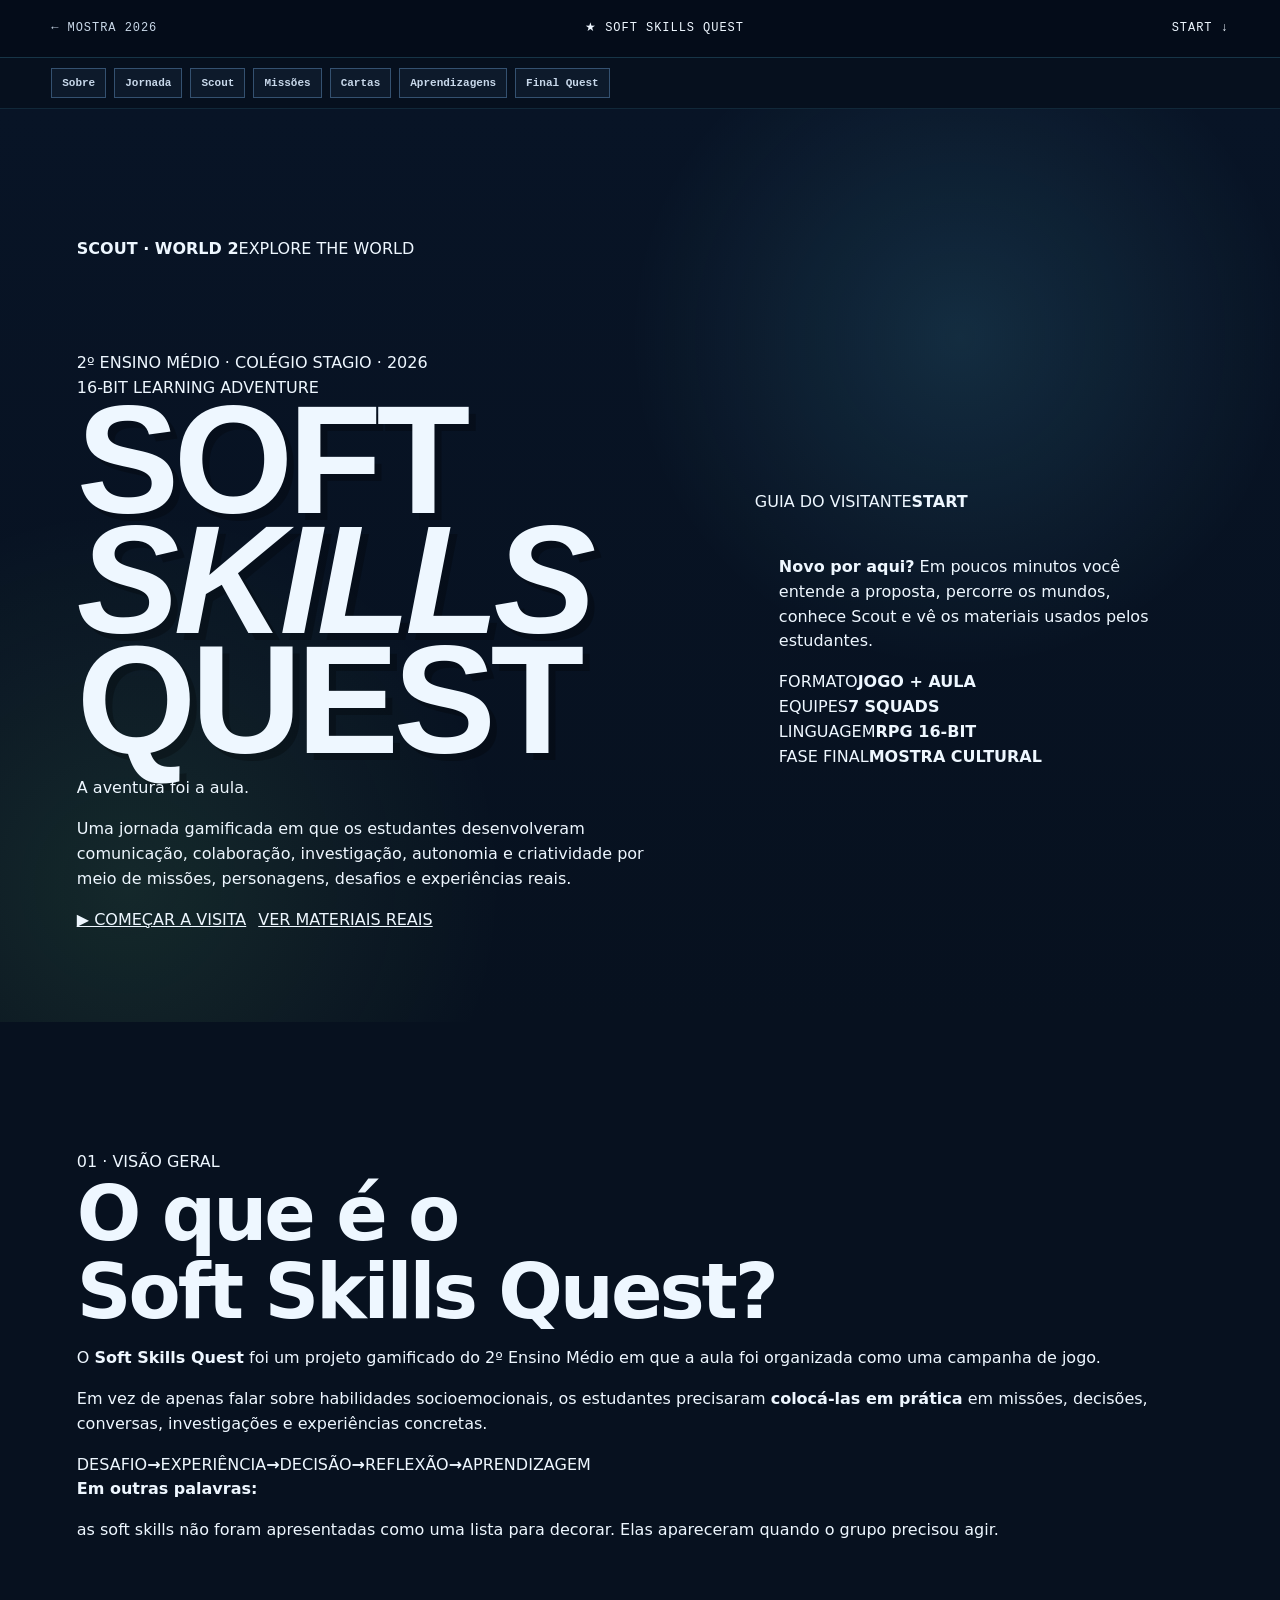
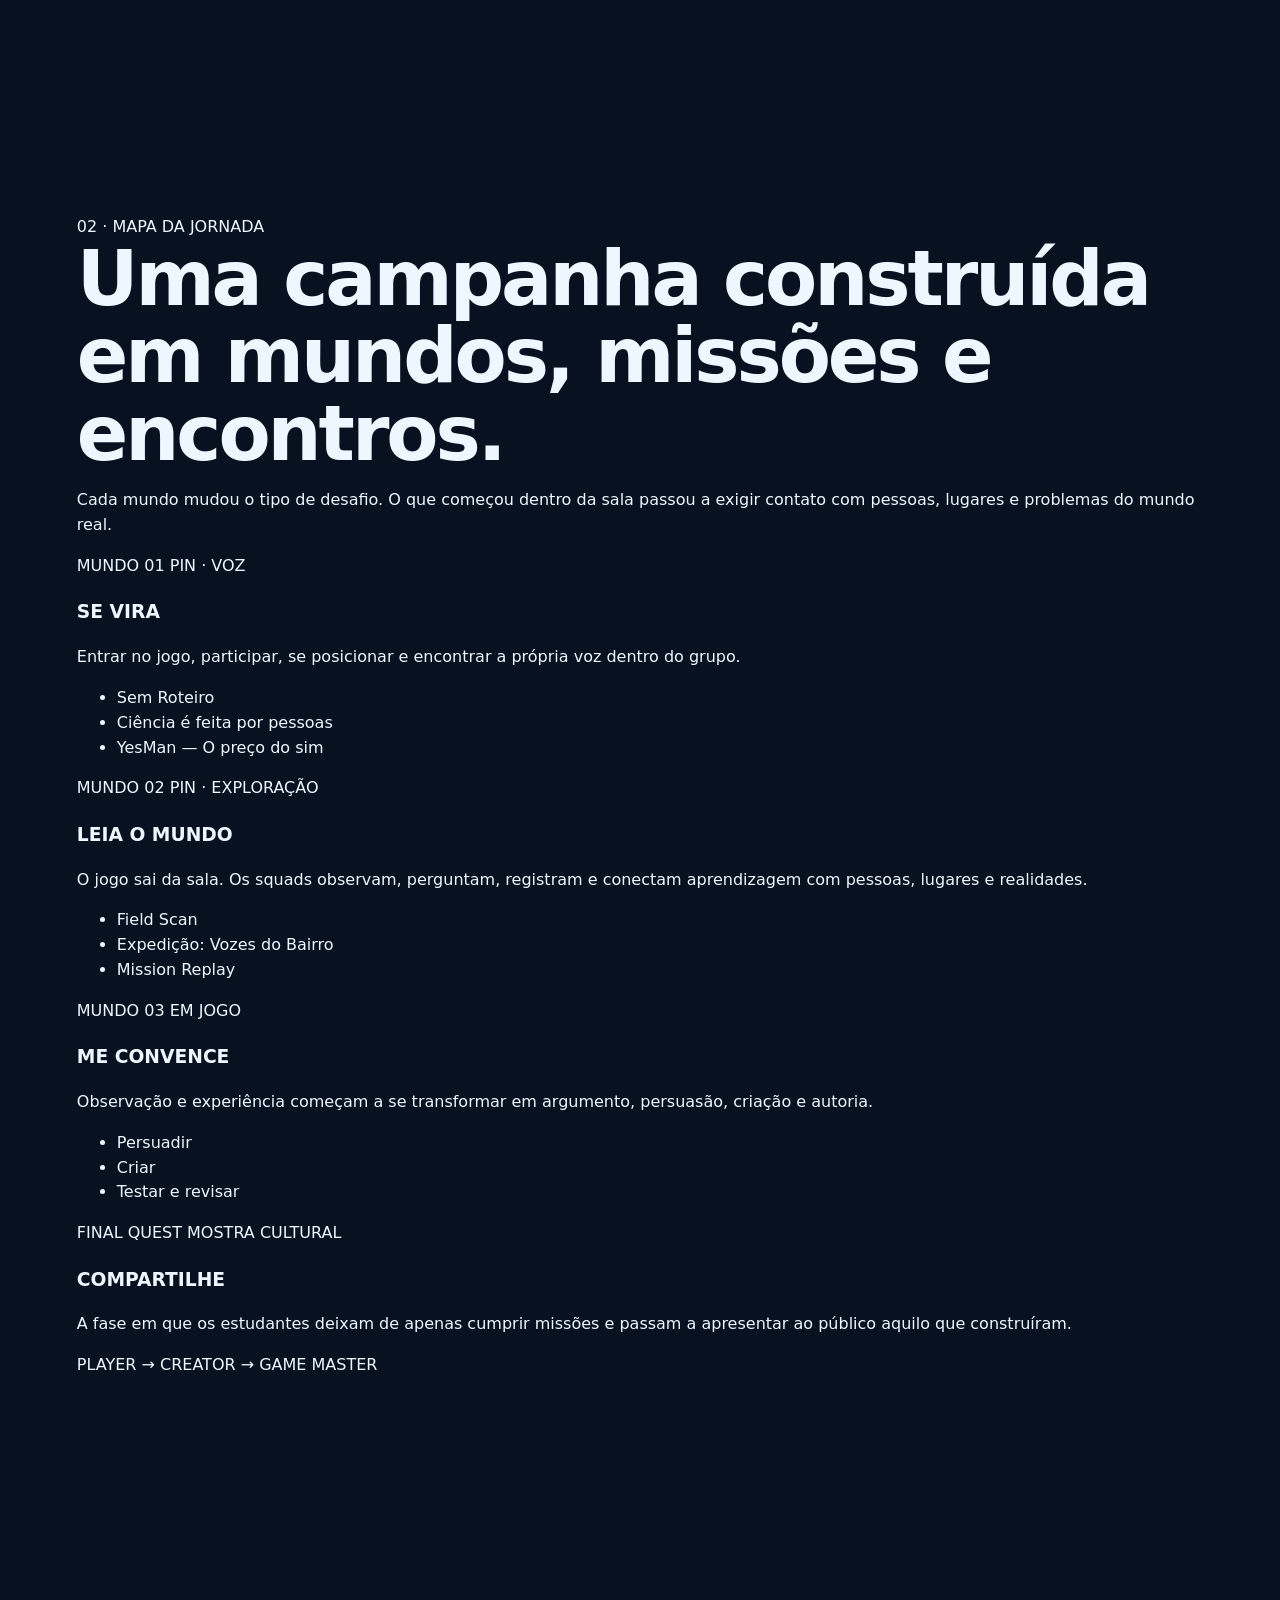
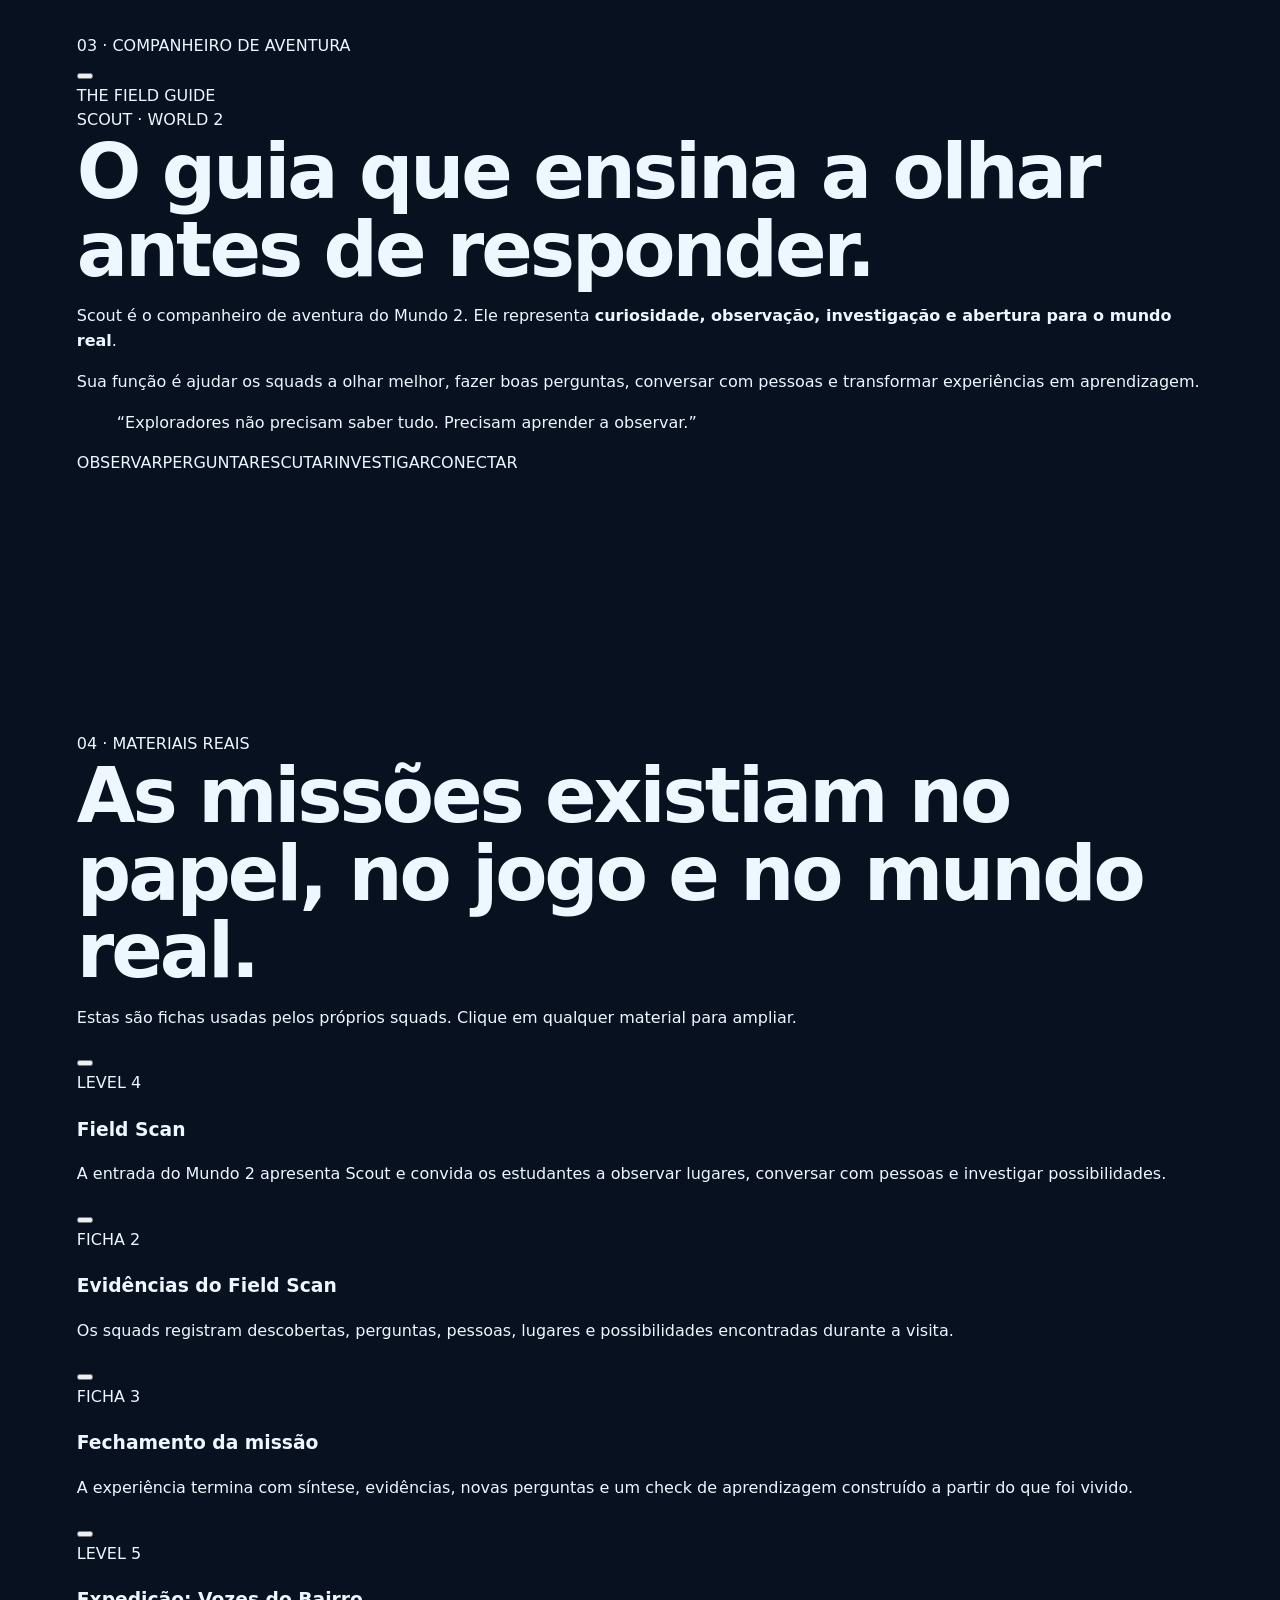
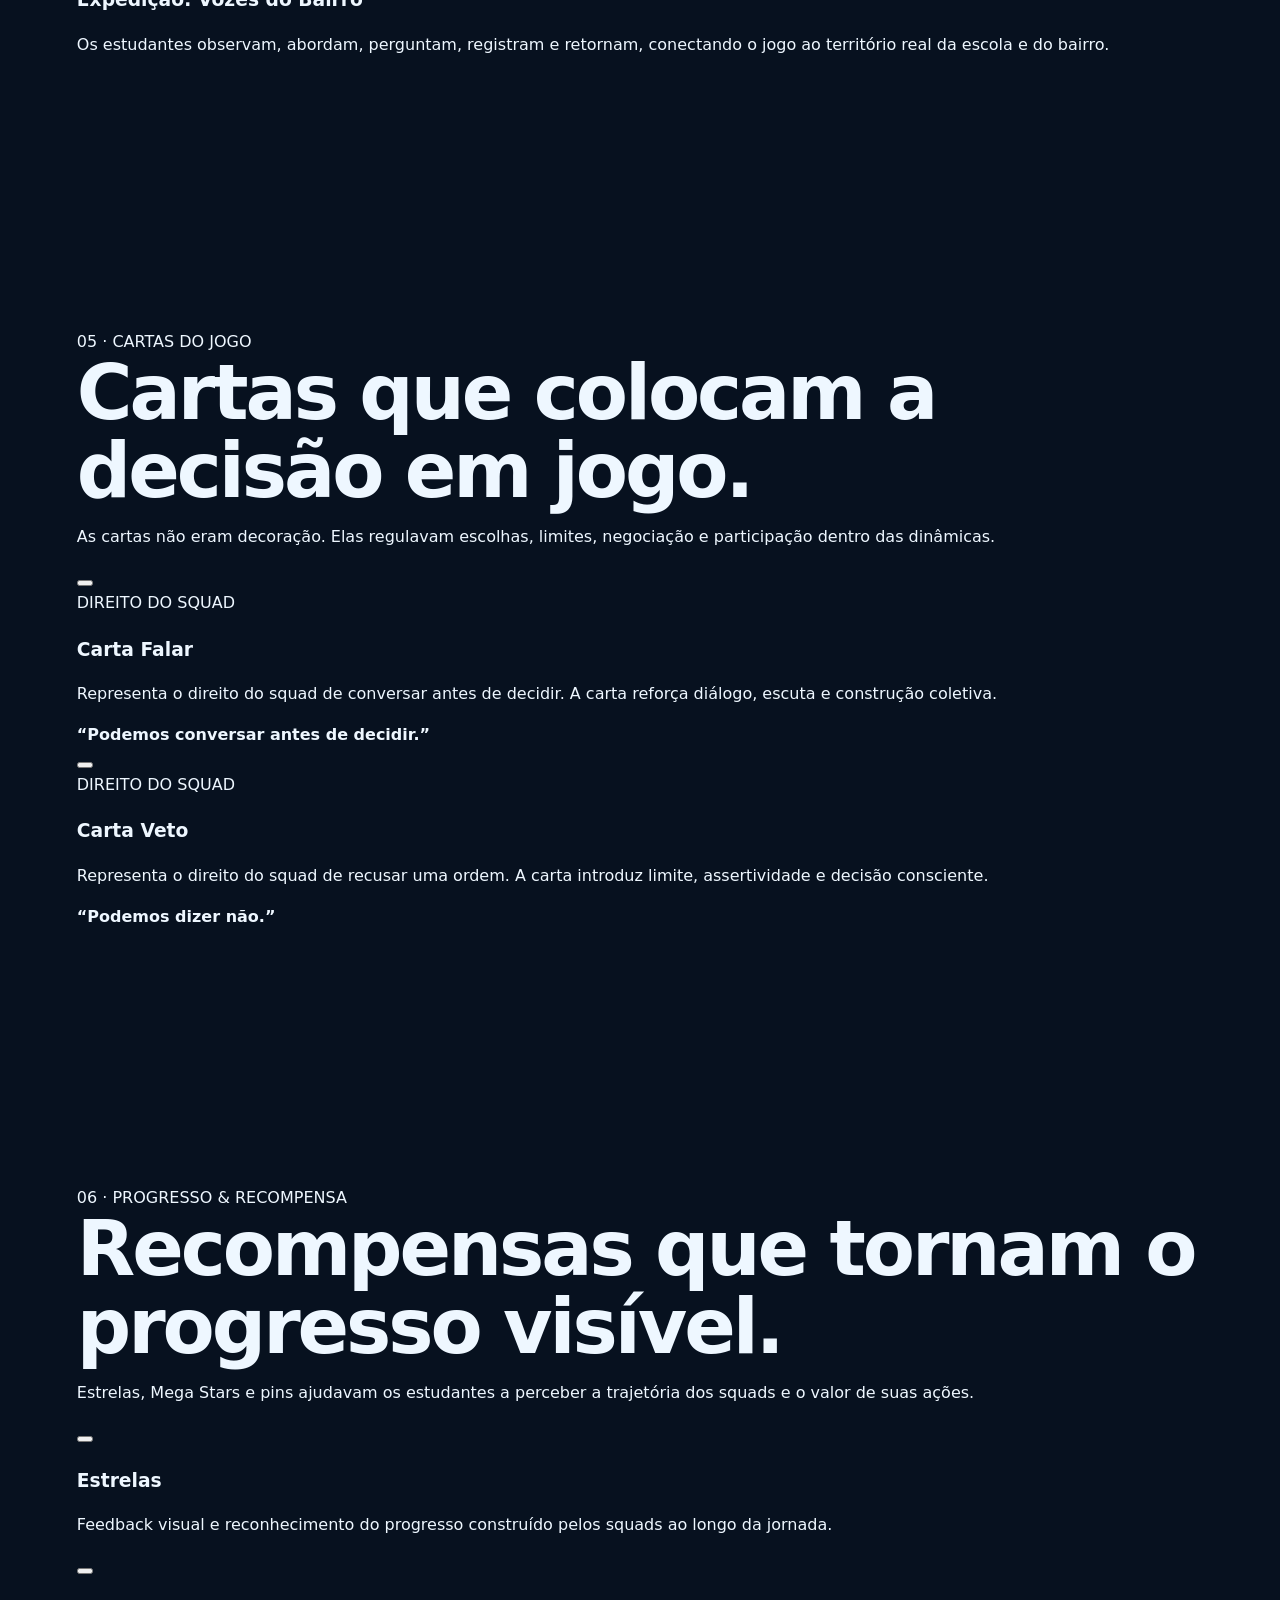
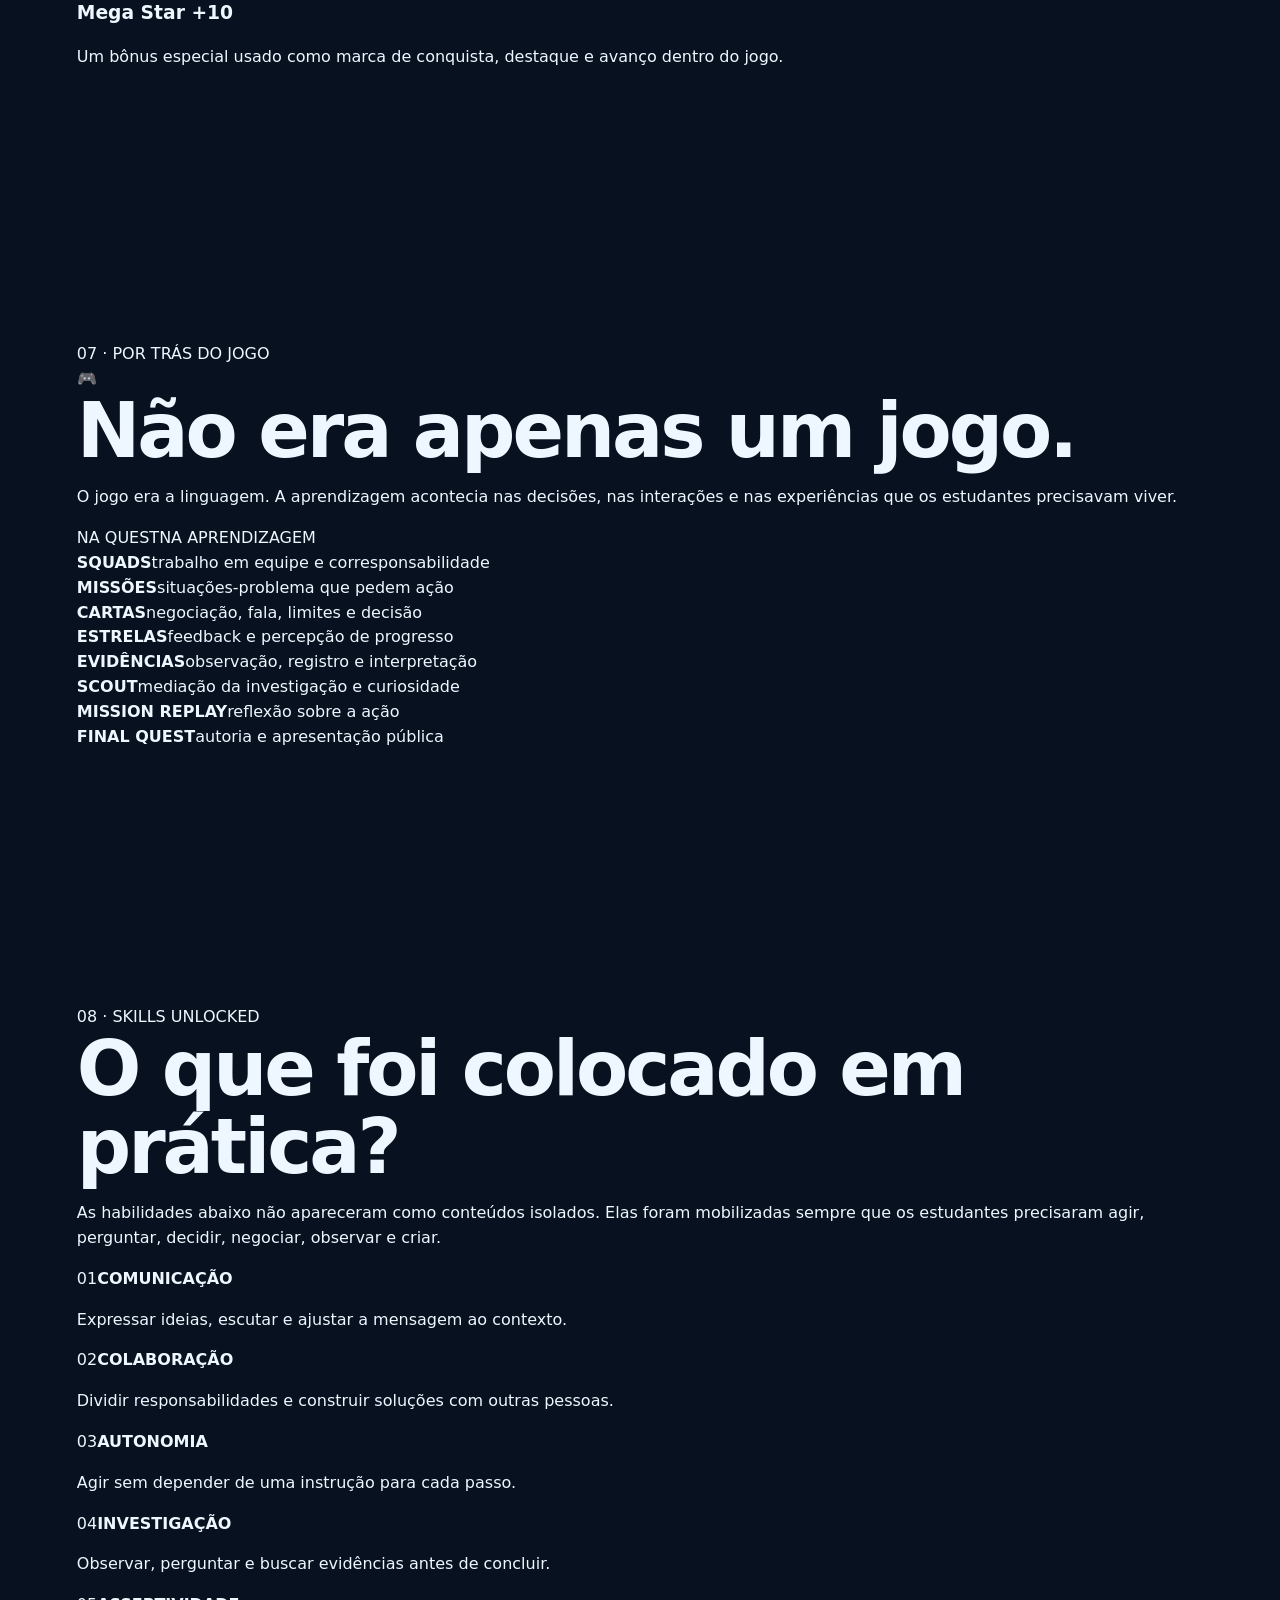
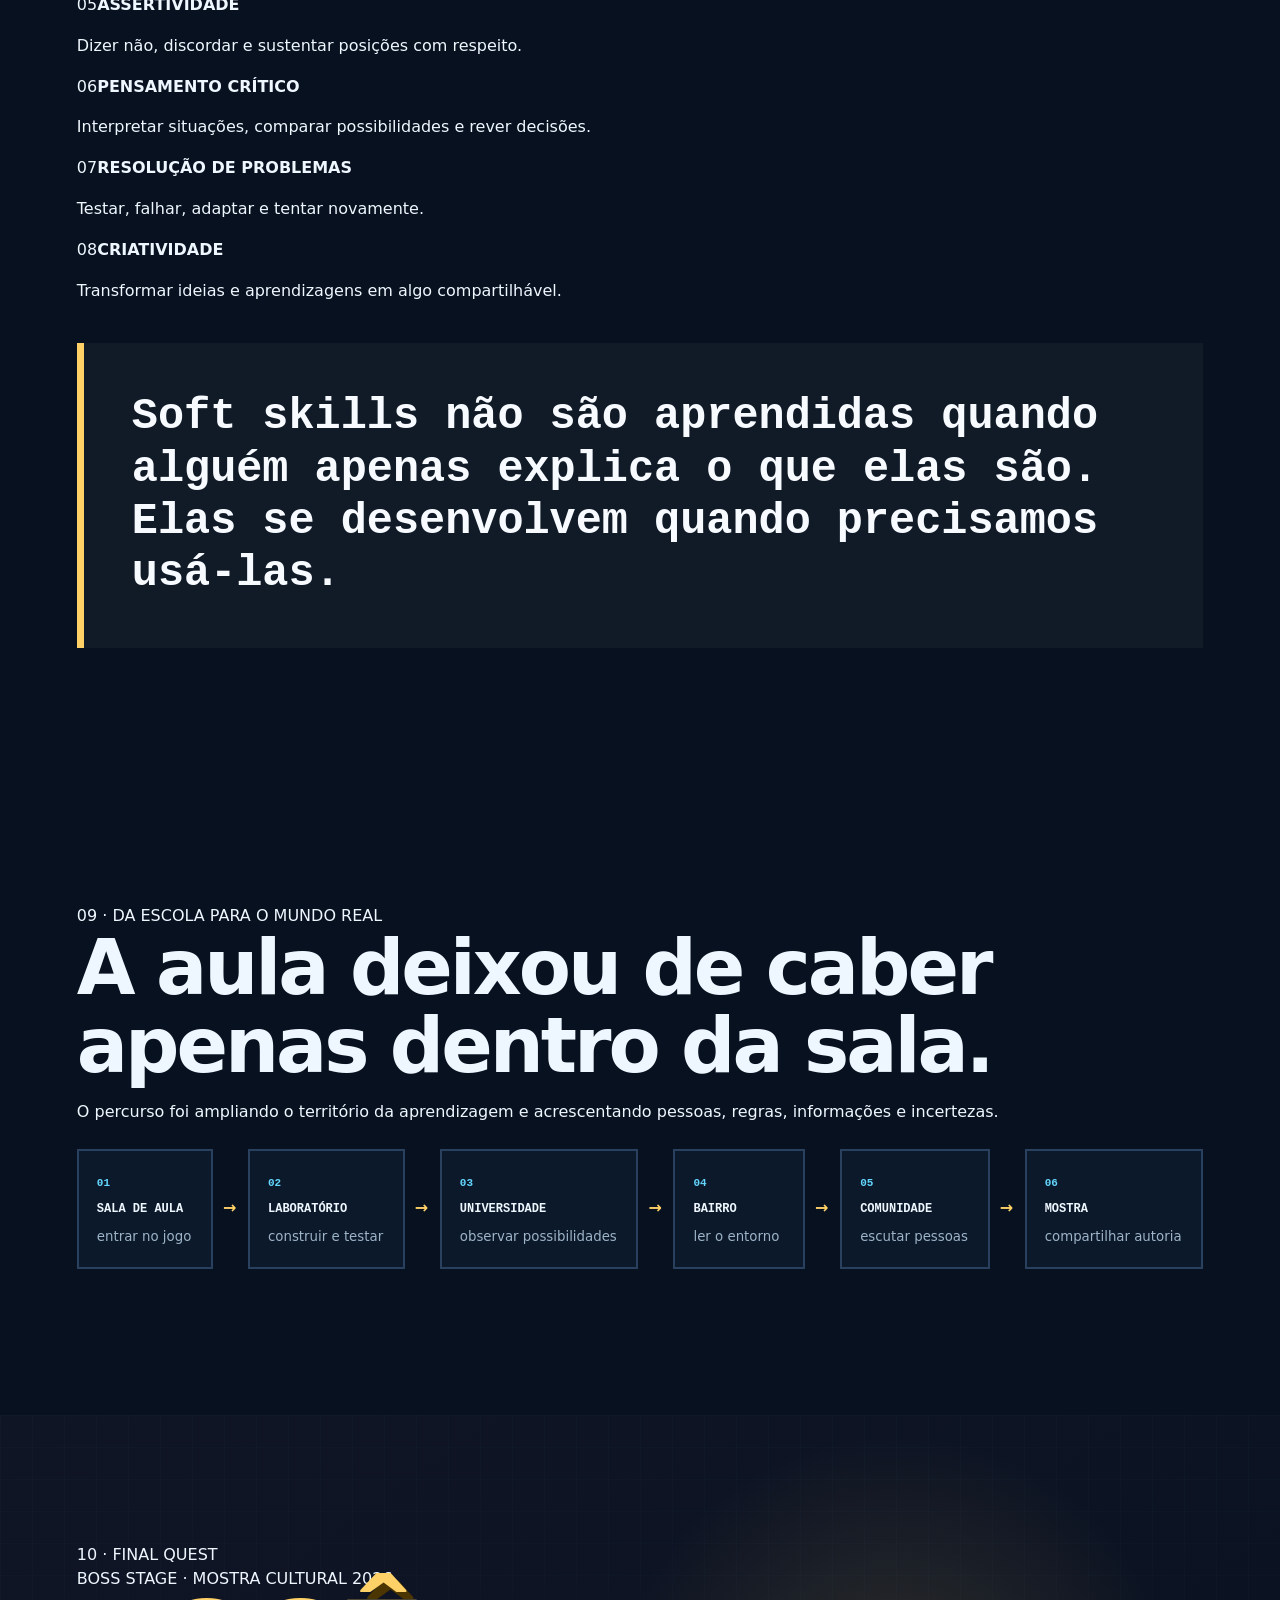
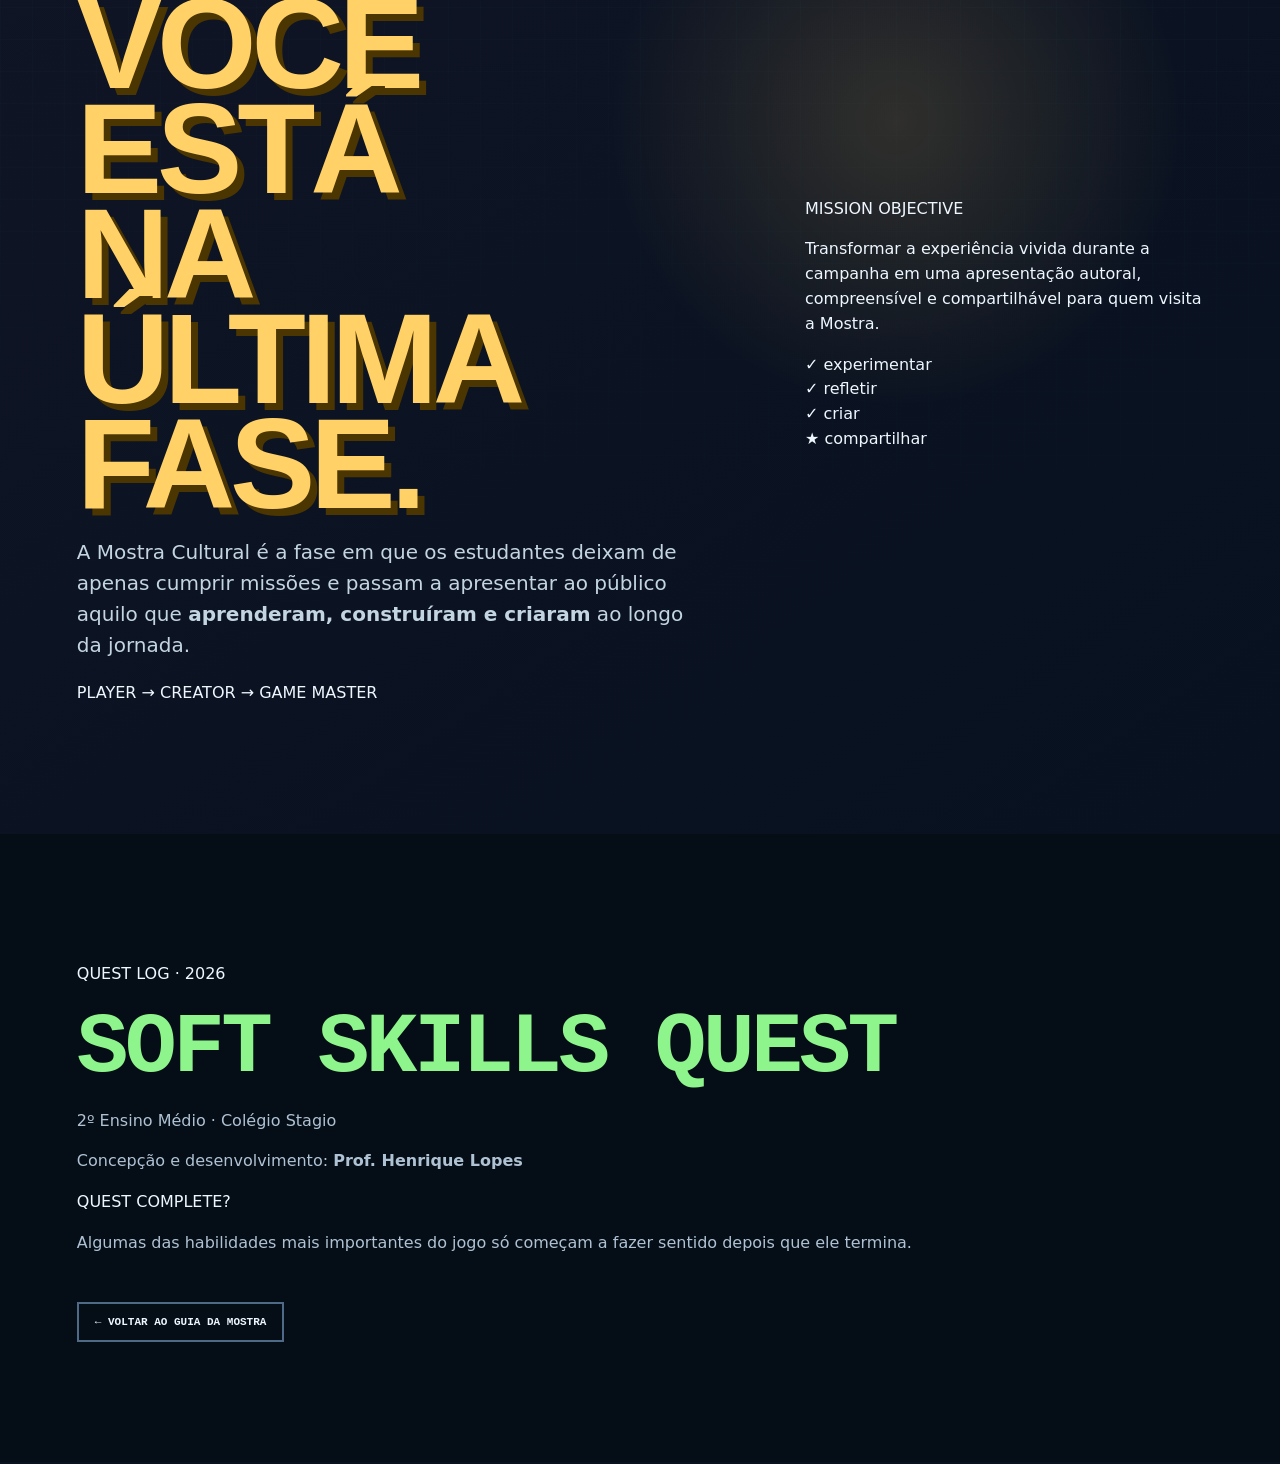
==== commit cffc814b: "Finaliza narrativa e integração visual do Soft Skills Quest" ====
--- a/soft-skills-quest.html
+++ b/soft-skills-quest.html
@@ -3,130 +3,42 @@
 <head>
 <meta charset="utf-8">
 <meta name="viewport" content="width=device-width,initial-scale=1,viewport-fit=cover">
-<meta name="theme-color" content="#07111f">
-<meta name="description" content="Soft Skills Quest — jornada gamificada do 2º Ensino Médio do Colégio Stagio">
+<meta name="theme-color" content="#103b2a">
+<meta name="description" content="Soft Skills Quest — uma jornada gamificada do 2º Ensino Médio do Colégio Stagio.">
 <link rel="icon" href="icon.svg" type="image/svg+xml">
 <link rel="stylesheet" href="soft-skills-quest.css">
 <title>Soft Skills Quest — Mostra Cultural 2026</title>
 </head>
 <body>
-<div class="pixel-noise" aria-hidden="true"></div>
+<div class="pixel-grid" aria-hidden="true"></div>
 <header class="questbar">
   <a class="back" href="index.html#projects">← MOSTRA 2026</a>
-  <div class="questbar-brand"><span class="mini-star">★</span> SOFT SKILLS QUEST</div>
-  <a class="jump" href="#visitor-guide">COMEÇAR ↓</a>
+  <a class="questbrand" href="#top" aria-label="Voltar ao início"><span>★</span> SOFT SKILLS QUEST</a>
+  <a class="quick" href="#visitor-guide">START ↓</a>
 </header>
-<nav class="tour-nav" aria-label="Navegação da página">
-  <a href="#visitor-guide">Visão geral</a>
-  <a href="#journey">Jornada</a>
-  <a href="#identity">Identidade do jogo</a>
-  <a href="#translation">Como funciona</a>
-  <a href="#skills">Aprendizagens</a>
-  <a href="#finalquest">Final Quest</a>
+<nav class="tour-nav" aria-label="Navegação do Soft Skills Quest">
+  <a href="#visitor-guide">Sobre</a><a href="#journey">Jornada</a><a href="#scout">Scout</a><a href="#missions">Missões</a><a href="#cards">Cartas</a><a href="#skills">Aprendizagens</a><a href="#finalquest">Final Quest</a>
 </nav>
 <main>
 <section class="hero" id="top">
-  <div class="hero-grid" aria-hidden="true"></div>
-  <div class="hero-orbit orbit-a" aria-hidden="true">★</div>
-  <div class="hero-orbit orbit-b" aria-hidden="true">◆</div>
-  <div class="hero-copy reveal">
-    <div class="eyebrow">2º ENSINO MÉDIO · COLÉGIO STAGIO · 2026</div>
-    <div class="game-chip">16-BIT LEARNING ADVENTURE</div>
-    <h1>SOFT<br><span>SKILLS</span><br>QUEST</h1>
-    <p class="lead">A aventura foi a aula.</p>
-    <p class="intro">Uma jornada gamificada em que os estudantes aprenderam comunicação, colaboração, investigação, argumentação e autonomia por meio de missões, personagens, cartas, objetos de jogo e desafios reais.</p>
-    <div class="hero-actions">
-      <a class="start" href="#visitor-guide"><span>▶</span> COMEÇAR A VISITA</a>
-      <a class="ghost-btn" href="#identity">VER IDENTIDADE DO JOGO</a>
-    </div>
-  </div>
-  <aside class="hero-console reveal" aria-label="Guia rápido para visitantes">
-    <div class="console-head"><span>GUIA DO VISITANTE</span><span>START</span></div>
-    <div class="console-body">
-      <div class="hint-card">
-        <b>Se você está chegando agora:</b>
-        <ol>
-          <li>Entenda o projeto em <strong>1 minuto</strong>.</li>
-          <li>Conheça os <strong>mundos, personagens e cartas</strong>.</li>
-          <li>Veja o que os estudantes <strong>aprenderam na prática</strong>.</li>
-        </ol>
-      </div>
-      <div class="console-rule"></div>
-      <div class="console-line"><span>Formato</span><b>JOGO + AULA</b></div>
-      <div class="console-line"><span>Participantes</span><b>7 SQUADS</b></div>
-      <div class="console-line"><span>Estética</span><b>RPG 16-BIT</b></div>
-      <div class="console-line"><span>Fase final</span><b>MOSTRA CULTURAL</b></div>
-    </div>
-  </aside>
+  <div class="hero-art" aria-label="Material real do Level 4 Field Scan"><img src="assets/soft-skills/field-scan-world2.jpg" alt="Ficha real do Level 4 Field Scan com Scout, o guia explorador do Mundo 2" onerror="this.closest('.hero-art').classList.add('asset-fallback');this.style.display='none'"><div class="fallback-copy"><b>SCOUT · WORLD 2</b><span>EXPLORE THE WORLD</span></div></div>
+  <div class="hero-shade"></div>
+  <div class="hero-copy reveal"><div class="kicker">2º ENSINO MÉDIO · COLÉGIO STAGIO · 2026</div><div class="pixel-chip">16-BIT LEARNING ADVENTURE</div><h1>SOFT<br><em>SKILLS</em><br>QUEST</h1><p class="hero-line">A aventura foi a aula.</p><p class="hero-intro">Uma jornada gamificada em que os estudantes desenvolveram comunicação, colaboração, investigação, autonomia e criatividade por meio de missões, personagens, desafios e experiências reais.</p><div class="hero-actions"><a class="primary-btn" href="#visitor-guide">▶ COMEÇAR A VISITA</a><a class="secondary-btn" href="#missions">VER MATERIAIS REAIS</a></div></div>
+  <aside class="visitor-console reveal"><div class="console-title"><span>GUIA DO VISITANTE</span><b>START</b></div><div class="console-body"><p><strong>Novo por aqui?</strong> Em poucos minutos você entende a proposta, percorre os mundos, conhece Scout e vê os materiais usados pelos estudantes.</p><div class="console-stat"><span>FORMATO</span><b>JOGO + AULA</b></div><div class="console-stat"><span>EQUIPES</span><b>7 SQUADS</b></div><div class="console-stat"><span>LINGUAGEM</span><b>RPG 16-BIT</b></div><div class="console-stat"><span>FASE FINAL</span><b>MOSTRA CULTURAL</b></div></div></aside>
 </section>
-<section class="section visitor-guide" id="visitor-guide">
-  <div class="section-tag reveal">01 · VISÃO GERAL</div>
-  <div class="section-head reveal">
-    <h2>O que é o Soft Skills Quest?</h2>
-    <p>É um projeto em que a aula foi organizada como uma campanha de jogo. Em vez de apenas falar sobre habilidades socioemocionais, os estudantes precisaram <strong>usá-las para resolver situações reais</strong>.</p>
-  </div>
-  <div class="guide-grid">
-    <article class="guide-card reveal"><span>🎮</span><h3>Como ler esta página</h3><p>Ela foi pensada para o visitante leigo. Você pode seguir a ordem da página ou usar o menu fixo no topo.</p></article>
-    <article class="guide-card reveal"><span>🧩</span><h3>O que você vai encontrar</h3><p>Mundos, personagens, cartas, objetos do jogo, lógica pedagógica e as principais aprendizagens construídas no percurso.</p></article>
-    <article class="guide-card reveal"><span>⭐</span><h3>Ideia central</h3><p>As habilidades não apareceram como teoria isolada. Elas surgiram quando foi preciso decidir, colaborar, argumentar, observar e criar.</p></article>
-  </div>
-  <div class="loop reveal" aria-label="Ciclo de aprendizagem"><span>DESAFIO</span><b>→</b><span>EXPERIÊNCIA</span><b>→</b><span>DECISÃO</span><b>→</b><span>REFLEXÃO</span><b>→</b><span>APRENDIZAGEM</span></div>
-</section>
-<section class="journey section" id="journey">
-  <div class="section-tag reveal">02 · MAPA DA JORNADA</div>
-  <div class="section-head reveal"><h2>Uma campanha construída em mundos, missões e encontros.</h2><p>O percurso foi organizado como um mapa de jogo, em que cada missão colocava em ação um conjunto de competências.</p></div>
-  <div class="worlds">
-    <article class="world world-1 reveal"><div class="world-top"><span class="world-num">MUNDO 01</span><span class="pin">PIN · VOZ</span></div><h3>SE VIRA</h3><p class="world-kicker">Encontrar a própria voz, entrar no jogo e começar a agir em equipe.</p><div class="missions"><div><b>SEM ROTEIRO</b><small>agir diante do inesperado</small></div><div><b>CIÊNCIA É FEITA POR PESSOAS</b><small>ponte de macarrão · colaboração e estratégia</small></div><div><b>YESMAN — O PREÇO DO SIM</b><small>assertividade · aprender a dizer não</small></div></div></article>
-    <article class="world world-2 reveal"><div class="world-top"><span class="world-num">MUNDO 02</span><span class="pin">PIN · EXPLORAÇÃO</span></div><h3>LEIA O MUNDO</h3><p class="world-kicker">Sair da sala, investigar espaços e observar a realidade com intencionalidade.</p><div class="missions"><div><b>FIELD SCAN</b><small>universidade como campo de observação</small></div><div><b>EXPEDIÇÃO NO BAIRRO</b><small>escuta, leitura de contexto e abordagem</small></div><div><b>MISSION REPLAY</b><small>reflexão sobre o que funcionou e o que mudaria</small></div></div></article>
-    <article class="world world-3 reveal"><div class="world-top"><span class="world-num">MUNDO 03</span><span class="pin">EM DESENVOLVIMENTO</span></div><h3>ME CONVENCE</h3><p class="world-kicker">Transformar observação em argumento, criação e comunicação pública.</p><div class="missions"><div><b>PERSUADIR</b><small>defender ideias com clareza e escuta</small></div><div><b>CRIAR</b><small>converter aprendizagem em produto autoral</small></div><div><b>TESTAR</b><small>revisar, ajustar e melhorar</small></div></div></article>
-    <article class="world world-final reveal"><div class="world-top"><span class="world-num">FINAL QUEST</span><span class="pin">MOSTRA CULTURAL</span></div><h3>COMPARTILHAR COM O PÚBLICO</h3><p class="world-kicker">A etapa em que os jogadores deixam de apenas cumprir missões e passam a apresentar autoria.</p><div class="final-banner">PLAYER → CREATOR → GAME MASTER</div></article>
-  </div>
-</section>
-<section class="section identity" id="identity">
-  <div class="section-tag reveal">03 · IDENTIDADE DO JOGO</div>
-  <div class="section-head reveal"><h2>O universo visual do Soft Skills Quest.</h2><p>A linguagem do projeto foi construída em estética <strong>RPG 16-bit</strong>, com mapa, sprites, pins, cartas, inventário, fases, boss e itens de progresso.</p></div>
-  <div class="identity-strip reveal"><span>16-BIT</span><span>SCOUT</span><span>MIAUQUIAVEL</span><span>VOZ</span><span>EXPLORAÇÃO</span><span>FALAR</span><span>VOTAR</span><span>VETO</span><span>SECRET LENS</span><span>MISSION REPLAY</span></div>
-  <div class="identity-grid">
-    <article class="showcase reveal"><div class="showcase-head">PERSONAGENS</div><div class="portrait-grid"><div class="portrait-card scout-theme"><div class="sprite-frame"><div class="emoji">🐕</div></div><div class="portrait-info"><b>SCOUT</b><p>Labrador explorador em estética 16-bit, com visor tecnológico, mochila, binóculos e caderno de campo.</p></div></div><div class="portrait-card cat-theme"><div class="sprite-frame"><div class="emoji">🐈</div></div><div class="portrait-info"><b>MIAUQUIAVEL</b><p>Boss provocador que representa estratégia, tensão de escolha, persuasão e consequência.</p></div></div></div></article>
-    <article class="showcase reveal"><div class="showcase-head">CARTAS DO JOGO</div><div class="card-fan"><div class="play-card talk"><span class="card-type">AÇÃO</span><b>FALAR</b><small>Tomar a palavra e sustentar a posição.</small></div><div class="play-card vote"><span class="card-type">AÇÃO</span><b>VOTAR</b><small>Escolher caminhos coletivamente.</small></div><div class="play-card veto"><span class="card-type">AÇÃO</span><b>VETO</b><small>Negar, limitar e reorientar a decisão.</small></div><div class="play-card lens"><span class="card-type">FERRAMENTA</span><b>SECRET LENS</b><small>Mudar o olhar do grupo sobre a situação.</small></div><div class="play-card replay"><span class="card-type">REFLEXÃO</span><b>MISSION REPLAY</b><small>Retomar a missão e aprender com a ação.</small></div></div></article>
-    <article class="showcase reveal"><div class="showcase-head">INSÍGNIAS E ITENS</div><div class="badge-wrap"><div class="badge badge-gold"><span>🎙️</span><b>VOZ</b></div><div class="badge badge-cyan"><span>🔎</span><b>EXPLORAÇÃO</b></div><div class="badge badge-pink"><span>⭐</span><b>ESTRELAS</b></div><div class="badge badge-lime"><span>🔐</span><b>DESAFIOS</b></div></div><p class="showcase-note">Pins, estrelas, envelopes, fichas, tags e cadeados ajudaram a tornar visível o avanço do jogo e o papel de cada missão.</p></article>
-  </div>
-</section>
-<section class="characters section" id="characters">
-  <div class="section-tag reveal">04 · PERSONAGENS EM AÇÃO</div>
-  <div class="versus"><article class="character scout reveal"><div class="sprite dog" aria-hidden="true"><span>🐕</span></div><div class="char-role">COMPANHEIRO DE AVENTURA</div><h2>SCOUT</h2><p>Scout representa curiosidade, investigação e exploração. Ele aparece nas missões em que o principal desafio é <strong>observar antes de responder</strong>.</p><blockquote>“O que existe lá fora?”</blockquote><div class="char-stats"><span>+ CURIOSIDADE</span><span>+ ESCUTA</span><span>+ INVESTIGAÇÃO</span></div></article><div class="vs reveal">VS</div><article class="character cat reveal"><div class="sprite" aria-hidden="true"><span>🐈</span></div><div class="char-role">BOSS · ESTRATÉGIA & CONSEQUÊNCIA</div><h2>MIAUQUIAVEL</h2><p>Miauquiavel entra em cena quando as decisões ficam mais complexas. Ele se conecta à ideia de estratégia e lembra que toda escolha traz implicações.</p><blockquote>“Agora que você sabe disso, o que vai fazer?”</blockquote><div class="char-stats"><span>+ ESTRATÉGIA</span><span>+ ARGUMENTAÇÃO</span><span>+ DECISÃO</span></div></article></div>
-</section>
-<section class="translation section" id="translation">
-  <div class="section-tag reveal">05 · COMO O JOGO FUNCIONA</div>
-  <div class="notgame reveal"><span>🎮</span><h2>NÃO ERA APENAS UM JOGO.</h2><p>O jogo era a linguagem. A aprendizagem acontecia nas decisões.</p></div>
-  <div class="translate-table reveal"><div class="thead"><span>NA QUEST</span><span>NA APRENDIZAGEM</span></div><div><b>SQUADS</b><span>trabalho em equipe e corresponsabilidade</span></div><div><b>MISSÕES</b><span>problemas abertos que pedem ação</span></div><div><b>ESTRELAS</b><span>feedback e percepção de progresso</span></div><div><b>BOSSES</b><span>situações complexas e tensão de escolha</span></div><div><b>CARTAS</b><span>regras, negociação e tomada de decisão</span></div><div><b>MISSION REPLAY</b><span>reflexão sobre a ação</span></div><div><b>EXPLORAÇÃO</b><span>leitura de contexto e investigação</span></div><div><b>FINAL QUEST</b><span>autoria e apresentação pública</span></div></div>
-</section>
-<section class="skills section" id="skills">
-  <div class="section-tag reveal">06 · APRENDIZAGENS DESBLOQUEADAS</div>
-  <div class="section-head reveal"><h2>Quais habilidades o projeto procurou desenvolver?</h2><p>As competências abaixo não apareceram como conteúdo decorado, mas como capacidades acionadas ao longo das missões.</p></div>
-  <div class="skill-grid"><article class="skill reveal"><i>01</i><span>🗣️</span><h3>COMUNICAÇÃO</h3><p>expressar, escutar e ajustar a mensagem</p></article><article class="skill reveal"><i>02</i><span>🤝</span><h3>COLABORAÇÃO</h3><p>dividir responsabilidades e construir junto</p></article><article class="skill reveal"><i>03</i><span>🧭</span><h3>AUTONOMIA</h3><p>agir sem depender de uma instrução a cada passo</p></article><article class="skill reveal"><i>04</i><span>🧠</span><h3>PENSAMENTO CRÍTICO</h3><p>interpretar situações antes de responder</p></article><article class="skill reveal"><i>05</i><span>💬</span><h3>ASSERTIVIDADE</h3><p>discordar, dizer não e sustentar posições</p></article><article class="skill reveal"><i>06</i><span>🔎</span><h3>INVESTIGAÇÃO</h3><p>observar pessoas, ambientes e problemas reais</p></article><article class="skill reveal"><i>07</i><span>🛠️</span><h3>RESOLUÇÃO</h3><p>testar, falhar, adaptar e tentar novamente</p></article><article class="skill reveal"><i>08</i><span>🎨</span><h3>CRIATIVIDADE</h3><p>transformar ideia em experiência compartilhável</p></article></div>
-  <div class="thesis reveal">“Soft skills não são aprendidas quando alguém apenas explica o que elas são. Elas se desenvolvem quando precisamos usá-las.”</div>
-</section>
-<section class="field section" id="field">
-  <div class="section-tag reveal">07 · QUEST LOG</div>
-  <div class="section-head reveal"><h2>Da sala para o mundo real.</h2><p>O projeto foi se expandindo para outros territórios: a sala, o laboratório, a universidade, o bairro e a Mostra.</p></div>
-  <div class="route reveal"><div><span>01</span><b>ESCOLA</b><small>primeiros desafios</small></div><i>→</i><div><span>02</span><b>LABORATÓRIO</b><small>construir e testar</small></div><i>→</i><div><span>03</span><b>UNIVERSIDADE</b><small>observar possibilidades</small></div><i>→</i><div><span>04</span><b>BAIRRO</b><small>ler o entorno</small></div><i>→</i><div><span>05</span><b>COMUNIDADE</b><small>escutar pessoas</small></div><i>→</i><div><span>06</span><b>MOSTRA</b><small>compartilhar autoria</small></div></div>
-</section>
-<section class="finalquest section" id="finalquest">
-  <div class="final-grid" aria-hidden="true"></div>
-  <div class="final-copy reveal"><div class="section-tag">08 · FINAL QUEST</div><div class="boss-label">BOSS STAGE · MOSTRA CULTURAL 2026</div><h2>VOCÊ ESTÁ<br>NA ÚLTIMA FASE.</h2><p>A Mostra Cultural é o momento em que os estudantes deixam de apenas jogar e passam a apresentar ao público aquilo que construíram ao longo da campanha.</p><div class="transform"><span>PLAYER</span><b>→</b><span>CREATOR</span><b>→</b><span>GAME MASTER</span></div></div>
-  <div class="final-card reveal"><div class="final-card-head">MISSION OBJECTIVE</div><p>Transformar a experiência vivida durante o percurso em uma apresentação autoral, compreensível e compartilhável para quem visita a Mostra.</p><div class="mission-check"><span>✓</span> experimentar</div><div class="mission-check"><span>✓</span> refletir</div><div class="mission-check"><span>✓</span> criar</div><div class="mission-check"><span>★</span> compartilhar</div></div>
-</section>
-<section class="voices section" id="voices">
-  <div class="section-tag reveal">09 · FALA DOS JOGADORES</div>
-  <div class="section-head reveal"><h2>Espaço para a voz dos estudantes.</h2><p>Esta área poderá receber falas curtas dos próprios jogadores, tornando a página ainda mais viva e autoral.</p></div>
-  <div class="dialogues"><div class="dialog reveal">“Uma decisão difícil que precisei tomar…”<span>PLAYER 01</span></div><div class="dialog reveal">“Algo que hoje eu faria diferente…”<span>PLAYER 02</span></div><div class="dialog reveal">“Uma habilidade que eu desbloqueei…”<span>PLAYER 03</span></div></div>
-</section>
-<section class="credits section"><div class="credits-box reveal"><div class="tiny">QUEST LOG · 2026</div><h2>SOFT SKILLS QUEST</h2><p>2º Ensino Médio · Colégio Stagio</p><p class="credit-line">Concepção e desenvolvimento: <strong>Prof. Henrique Lopes</strong></p><div class="complete">QUEST COMPLETE?</div><p>Algumas das habilidades mais importantes do jogo só começam a fazer sentido depois que ele termina.</p><a href="index.html">← VOLTAR AO GUIA DA MOSTRA</a></div></section>
+<section class="section parchment" id="visitor-guide"><div class="section-label">01 · VISÃO GERAL</div><div class="intro-grid"><div class="reveal"><h2>O que é o<br>Soft Skills Quest?</h2></div><div class="large-copy reveal"><p>O <strong>Soft Skills Quest</strong> foi um projeto gamificado do 2º Ensino Médio em que a aula foi organizada como uma campanha de jogo.</p><p>Em vez de apenas falar sobre habilidades socioemocionais, os estudantes precisaram <strong>colocá-las em prática</strong> em missões, decisões, conversas, investigações e experiências concretas.</p></div></div><div class="learning-loop reveal"><span>DESAFIO</span><b>→</b><span>EXPERIÊNCIA</span><b>→</b><span>DECISÃO</span><b>→</b><span>REFLEXÃO</span><b>→</b><span>APRENDIZAGEM</span></div><div class="plain-language reveal"><strong>Em outras palavras:</strong><p>as soft skills não foram apresentadas como uma lista para decorar. Elas apareceram quando o grupo precisou agir.</p></div></section>
+<section class="section dark-section" id="journey"><div class="section-label light">02 · MAPA DA JORNADA</div><div class="section-heading reveal"><h2>Uma campanha construída em mundos, missões e encontros.</h2><p>Cada mundo mudou o tipo de desafio. O que começou dentro da sala passou a exigir contato com pessoas, lugares e problemas do mundo real.</p></div><div class="world-path"><article class="world-card green reveal"><div class="world-id">MUNDO 01 <span>PIN · VOZ</span></div><h3>SE VIRA</h3><p>Entrar no jogo, participar, se posicionar e encontrar a própria voz dentro do grupo.</p><ul><li>Sem Roteiro</li><li>Ciência é feita por pessoas</li><li>YesMan — O preço do sim</li></ul></article><article class="world-card purple reveal"><div class="world-id">MUNDO 02 <span>PIN · EXPLORAÇÃO</span></div><h3>LEIA O MUNDO</h3><p>O jogo sai da sala. Os squads observam, perguntam, registram e conectam aprendizagem com pessoas, lugares e realidades.</p><ul><li>Field Scan</li><li>Expedição: Vozes do Bairro</li><li>Mission Replay</li></ul></article><article class="world-card red reveal"><div class="world-id">MUNDO 03 <span>EM JOGO</span></div><h3>ME CONVENCE</h3><p>Observação e experiência começam a se transformar em argumento, persuasão, criação e autoria.</p><ul><li>Persuadir</li><li>Criar</li><li>Testar e revisar</li></ul></article><article class="world-card gold reveal"><div class="world-id">FINAL QUEST <span>MOSTRA CULTURAL</span></div><h3>COMPARTILHE</h3><p>A fase em que os estudantes deixam de apenas cumprir missões e passam a apresentar ao público aquilo que construíram.</p><div class="transform-line">PLAYER → CREATOR → GAME MASTER</div></article></div></section>
+<section class="section parchment scout-section" id="scout"><div class="section-label">03 · COMPANHEIRO DE AVENTURA</div><div class="scout-layout"><div class="scout-visual reveal"><button class="image-button" data-image="assets/soft-skills/field-scan-world2.jpg" data-caption="Level 4 — Field Scan · World 2 — Explore the World" aria-label="Ampliar ficha do Field Scan"><img src="assets/soft-skills/field-scan-world2.jpg" alt="Scout na ficha real do Level 4 Field Scan" onerror="this.style.display='none'"></button><div class="scout-stamp">THE FIELD GUIDE</div></div><div class="scout-copy reveal"><div class="mini-title">SCOUT · WORLD 2</div><h2>O guia que ensina a olhar antes de responder.</h2><p>Scout é o companheiro de aventura do Mundo 2. Ele representa <strong>curiosidade, observação, investigação e abertura para o mundo real</strong>.</p><p>Sua função é ajudar os squads a olhar melhor, fazer boas perguntas, conversar com pessoas e transformar experiências em aprendizagem.</p><blockquote>“Exploradores não precisam saber tudo. Precisam aprender a observar.”</blockquote><div class="tags"><span>OBSERVAR</span><span>PERGUNTAR</span><span>ESCUTAR</span><span>INVESTIGAR</span><span>CONECTAR</span></div></div></div></section>
+<section class="section mission-section" id="missions"><div class="section-label light">04 · MATERIAIS REAIS</div><div class="section-heading reveal"><h2>As missões existiam no papel, no jogo e no mundo real.</h2><p>Estas são fichas usadas pelos próprios squads. Clique em qualquer material para ampliar.</p></div><div class="mission-gallery"><article class="mission-tile reveal"><button class="image-button" data-image="assets/soft-skills/field-scan-world2.jpg" data-caption="Level 4 — Field Scan · entrada do Mundo 2"><img src="assets/soft-skills/field-scan-world2.jpg" alt="Level 4 Field Scan — entrada do Mundo 2" onerror="this.style.display='none'"></button><div class="mission-copy"><span>LEVEL 4</span><h3>Field Scan</h3><p>A entrada do Mundo 2 apresenta Scout e convida os estudantes a observar lugares, conversar com pessoas e investigar possibilidades.</p></div></article><article class="mission-tile reveal"><button class="image-button" data-image="assets/soft-skills/field-scan-evidencias.jpg" data-caption="Field Scan — Ficha 2 · Evidências"><img src="assets/soft-skills/field-scan-evidencias.jpg" alt="Ficha 2 — Evidências do Field Scan" onerror="this.style.display='none'"></button><div class="mission-copy"><span>FICHA 2</span><h3>Evidências do Field Scan</h3><p>Os squads registram descobertas, perguntas, pessoas, lugares e possibilidades encontradas durante a visita.</p></div></article><article class="mission-tile reveal"><button class="image-button" data-image="assets/soft-skills/field-scan-fechamento.jpg" data-caption="Field Scan — Ficha 3 · Desafios de campo e fechamento"><img src="assets/soft-skills/field-scan-fechamento.jpg" alt="Ficha 3 — Desafios de campo e fechamento" onerror="this.style.display='none'"></button><div class="mission-copy"><span>FICHA 3</span><h3>Fechamento da missão</h3><p>A experiência termina com síntese, evidências, novas perguntas e um check de aprendizagem construído a partir do que foi vivido.</p></div></article><article class="mission-tile reveal"><button class="image-button" data-image="assets/soft-skills/vozes-do-bairro.jpg" data-caption="Level 5 — Expedição: Vozes do Bairro"><img src="assets/soft-skills/vozes-do-bairro.jpg" alt="Level 5 — Expedição: Vozes do Bairro" onerror="this.style.display='none'"></button><div class="mission-copy"><span>LEVEL 5</span><h3>Expedição: Vozes do Bairro</h3><p>Os estudantes observam, abordam, perguntam, registram e retornam, conectando o jogo ao território real da escola e do bairro.</p></div></article></div></section>
+<section class="section parchment" id="cards"><div class="section-label">05 · CARTAS DO JOGO</div><div class="section-heading ink reveal"><h2>Cartas que colocam a decisão em jogo.</h2><p>As cartas não eram decoração. Elas regulavam escolhas, limites, negociação e participação dentro das dinâmicas.</p></div><div class="card-showcase"><article class="real-card reveal"><button class="image-button" data-image="assets/soft-skills/carta-falar.jpg" data-caption="Carta Falar — Direito do Squad"><img src="assets/soft-skills/carta-falar.jpg" alt="Carta Falar — Direito do Squad" onerror="this.style.display='none'"></button><div><span class="card-label green-label">DIREITO DO SQUAD</span><h3>Carta Falar</h3><p>Representa o direito do squad de conversar antes de decidir. A carta reforça diálogo, escuta e construção coletiva.</p><strong>“Podemos conversar antes de decidir.”</strong></div></article><article class="real-card reveal"><button class="image-button" data-image="assets/soft-skills/carta-veto.jpg" data-caption="Carta Veto — Direito do Squad"><img src="assets/soft-skills/carta-veto.jpg" alt="Carta Veto — Direito do Squad" onerror="this.style.display='none'"></button><div><span class="card-label red-label">DIREITO DO SQUAD</span><h3>Carta Veto</h3><p>Representa o direito do squad de recusar uma ordem. A carta introduz limite, assertividade e decisão consciente.</p><strong>“Podemos dizer não.”</strong></div></article></div></section>
+<section class="section reward-section" id="rewards"><div class="section-label light">06 · PROGRESSO & RECOMPENSA</div><div class="section-heading reveal"><h2>Recompensas que tornam o progresso visível.</h2><p>Estrelas, Mega Stars e pins ajudavam os estudantes a perceber a trajetória dos squads e o valor de suas ações.</p></div><div class="reward-grid"><article class="reward-card reveal"><button class="image-button wide" data-image="assets/soft-skills/estrelas.jpg" data-caption="Estrelas do Soft Skills Quest"><img src="assets/soft-skills/estrelas.jpg" alt="Folha de estrelas do Soft Skills Quest" onerror="this.style.display='none'"></button><h3>Estrelas</h3><p>Feedback visual e reconhecimento do progresso construído pelos squads ao longo da jornada.</p></article><article class="reward-card reveal"><button class="image-button wide" data-image="assets/soft-skills/mega-star.jpg" data-caption="Mega Star +10"><img src="assets/soft-skills/mega-star.jpg" alt="Insígnia Mega Star +10" onerror="this.style.display='none'"></button><h3>Mega Star +10</h3><p>Um bônus especial usado como marca de conquista, destaque e avanço dentro do jogo.</p></article></div></section>
+<section class="section parchment" id="how"><div class="section-label">07 · POR TRÁS DO JOGO</div><div class="not-just-game reveal"><div>🎮</div><h2>Não era apenas um jogo.</h2><p>O jogo era a linguagem. A aprendizagem acontecia nas decisões, nas interações e nas experiências que os estudantes precisavam viver.</p></div><div class="translation-table reveal"><div class="table-head"><span>NA QUEST</span><span>NA APRENDIZAGEM</span></div><div><b>SQUADS</b><span>trabalho em equipe e corresponsabilidade</span></div><div><b>MISSÕES</b><span>situações-problema que pedem ação</span></div><div><b>CARTAS</b><span>negociação, fala, limites e decisão</span></div><div><b>ESTRELAS</b><span>feedback e percepção de progresso</span></div><div><b>EVIDÊNCIAS</b><span>observação, registro e interpretação</span></div><div><b>SCOUT</b><span>mediação da investigação e curiosidade</span></div><div><b>MISSION REPLAY</b><span>reflexão sobre a ação</span></div><div><b>FINAL QUEST</b><span>autoria e apresentação pública</span></div></div></section>
+<section class="section skills-section" id="skills"><div class="section-label light">08 · SKILLS UNLOCKED</div><div class="section-heading reveal"><h2>O que foi colocado em prática?</h2><p>As habilidades abaixo não apareceram como conteúdos isolados. Elas foram mobilizadas sempre que os estudantes precisaram agir, perguntar, decidir, negociar, observar e criar.</p></div><div class="skills-grid"><article class="skill-card reveal"><span>01</span><b>COMUNICAÇÃO</b><p>Expressar ideias, escutar e ajustar a mensagem ao contexto.</p></article><article class="skill-card reveal"><span>02</span><b>COLABORAÇÃO</b><p>Dividir responsabilidades e construir soluções com outras pessoas.</p></article><article class="skill-card reveal"><span>03</span><b>AUTONOMIA</b><p>Agir sem depender de uma instrução para cada passo.</p></article><article class="skill-card reveal"><span>04</span><b>INVESTIGAÇÃO</b><p>Observar, perguntar e buscar evidências antes de concluir.</p></article><article class="skill-card reveal"><span>05</span><b>ASSERTIVIDADE</b><p>Dizer não, discordar e sustentar posições com respeito.</p></article><article class="skill-card reveal"><span>06</span><b>PENSAMENTO CRÍTICO</b><p>Interpretar situações, comparar possibilidades e rever decisões.</p></article><article class="skill-card reveal"><span>07</span><b>RESOLUÇÃO DE PROBLEMAS</b><p>Testar, falhar, adaptar e tentar novamente.</p></article><article class="skill-card reveal"><span>08</span><b>CRIATIVIDADE</b><p>Transformar ideias e aprendizagens em algo compartilhável.</p></article></div><div class="thesis reveal">Soft skills não são aprendidas quando alguém apenas explica o que elas são. <strong>Elas se desenvolvem quando precisamos usá-las.</strong></div></section>
+<section class="section parchment real-world" id="realworld"><div class="section-label">09 · DA ESCOLA PARA O MUNDO REAL</div><div class="section-heading ink reveal"><h2>A aula deixou de caber apenas dentro da sala.</h2><p>O percurso foi ampliando o território da aprendizagem e acrescentando pessoas, regras, informações e incertezas.</p></div><div class="route reveal"><div><span>01</span><b>SALA DE AULA</b><small>entrar no jogo</small></div><i>→</i><div><span>02</span><b>LABORATÓRIO</b><small>construir e testar</small></div><i>→</i><div><span>03</span><b>UNIVERSIDADE</b><small>observar possibilidades</small></div><i>→</i><div><span>04</span><b>BAIRRO</b><small>ler o entorno</small></div><i>→</i><div><span>05</span><b>COMUNIDADE</b><small>escutar pessoas</small></div><i>→</i><div><span>06</span><b>MOSTRA</b><small>compartilhar autoria</small></div></div></section>
+<section class="section finalquest" id="finalquest"><div class="final-grid" aria-hidden="true"></div><div class="final-copy reveal"><div class="section-label light">10 · FINAL QUEST</div><div class="boss-stage">BOSS STAGE · MOSTRA CULTURAL 2026</div><h2>VOCÊ ESTÁ<br>NA ÚLTIMA FASE.</h2><p>A Mostra Cultural é a fase em que os estudantes deixam de apenas cumprir missões e passam a apresentar ao público aquilo que <strong>aprenderam, construíram e criaram</strong> ao longo da jornada.</p><div class="transform-line final-transform">PLAYER → CREATOR → GAME MASTER</div></div><aside class="final-objective reveal"><div class="objective-title">MISSION OBJECTIVE</div><p>Transformar a experiência vivida durante a campanha em uma apresentação autoral, compreensível e compartilhável para quem visita a Mostra.</p><div><span>✓</span> experimentar</div><div><span>✓</span> refletir</div><div><span>✓</span> criar</div><div><span>★</span> compartilhar</div></aside></section>
+<section class="section credits parchment"><div class="credit-box reveal"><div class="section-label">QUEST LOG · 2026</div><h2>SOFT SKILLS QUEST</h2><p>2º Ensino Médio · Colégio Stagio</p><p>Concepção e desenvolvimento: <strong>Prof. Henrique Lopes</strong></p><div class="quest-complete">QUEST COMPLETE?</div><p class="last-line">Algumas das habilidades mais importantes do jogo só começam a fazer sentido depois que ele termina.</p><a class="primary-btn" href="index.html">← VOLTAR AO GUIA DA MOSTRA</a></div></section>
 </main>
-<script>
-const obs=new IntersectionObserver(entries=>entries.forEach(e=>{if(e.isIntersecting)e.target.classList.add('seen')}),{threshold:.12});
-document.querySelectorAll('.reveal').forEach(el=>obs.observe(el));
-</script>
+<dialog id="assetDialog" class="asset-dialog"><button class="dialog-close" aria-label="Fechar imagem">×</button><img alt="Material ampliado do Soft Skills Quest"><p></p></dialog>
+<script>const obs=new IntersectionObserver(entries=>entries.forEach(e=>{if(e.isIntersecting){e.target.classList.add('seen');obs.unobserve(e.target)}}),{threshold:.1});document.querySelectorAll('.reveal').forEach(el=>obs.observe(el));const dlg=document.getElementById('assetDialog'),dlgImg=dlg.querySelector('img'),dlgCap=dlg.querySelector('p');document.querySelectorAll('[data-image]').forEach(btn=>btn.addEventListener('click',()=>{dlgImg.src=btn.dataset.image;dlgImg.alt=btn.dataset.caption||'Material do Soft Skills Quest';dlgCap.textContent=btn.dataset.caption||'';dlg.showModal()}));dlg.querySelector('.dialog-close').addEventListener('click',()=>dlg.close());dlg.addEventListener('click',e=>{if(e.target===dlg)dlg.close()});</script>
 </body>
 </html>
--- a/soft-skills-quest.css
+++ b/soft-skills-quest.css
@@ -1,16 +1 @@
-:root{
-  --bg:#07111f;--panel:#0d1a2b;--panel2:#11233a;--line:#29415f;--text:#eef7ff;--muted:#9db3c8;
-  --lime:#8df58b;--cyan:#63d7ff;--gold:#ffd166;--pink:#ff7fa3;--violet:#b9a4ff;--ink:#03101a;
-  --shadow:0 18px 55px rgba(0,0,0,.34);--pixel:4px;
-}
-*{box-sizing:border-box}html{scroll-behavior:smooth}body{margin:0;background:var(--bg);color:var(--text);font-family:Inter,ui-sans-serif,system-ui,-apple-system,BlinkMacSystemFont,"Segoe UI",sans-serif;line-height:1.55;overflow-x:hidden}
-a{color:inherit}.pixel-noise{position:fixed;inset:0;pointer-events:none;opacity:.08;z-index:100;background-image:linear-gradient(rgba(255,255,255,.15) 1px,transparent 1px),linear-gradient(90deg,rgba(255,255,255,.08) 1px,transparent 1px);background-size:4px 4px;mix-blend-mode:soft-light}.questbar{position:sticky;top:0;z-index:90;min-height:58px;display:flex;align-items:center;justify-content:space-between;gap:14px;padding:10px clamp(16px,4vw,56px);background:rgba(5,13,25,.9);backdrop-filter:blur(14px);border-bottom:1px solid rgba(99,215,255,.2);font-family:ui-monospace,SFMono-Regular,Menlo,monospace;font-size:12px;letter-spacing:.08em}.questbar a{text-decoration:none}.questbar-brand{font-weight:900;color:var(--cyan)}.mini-star{color:var(--gold)}.back,.jump{color:#c9d8e8}.back:hover,.jump:hover{color:white}
-main{position:relative}.hero{min-height:calc(100vh - 58px);padding:clamp(70px,10vw,130px) clamp(22px,6vw,90px) 90px;display:grid;grid-template-columns:minmax(0,1.1fr) minmax(310px,.75fr);gap:clamp(40px,7vw,110px);align-items:center;position:relative;overflow:hidden;background:radial-gradient(circle at 75% 25%,rgba(99,215,255,.13),transparent 28%),radial-gradient(circle at 10% 85%,rgba(141,245,139,.1),transparent 27%),linear-gradient(180deg,#081426 0%,#07111f 100%)}.hero-grid,.final-grid{position:absolute;inset:0;opacity:.12;background-image:linear-gradient(rgba(99,215,255,.18) 1px,transparent 1px),linear-gradient(90deg,rgba(99,215,255,.18) 1px,transparent 1px);background-size:32px 32px;mask-image:linear-gradient(to bottom,black,transparent 82%)}.hero-orbit{position:absolute;font-family:monospace;font-size:clamp(80px,14vw,190px);font-weight:900;opacity:.06}.orbit-a{right:2vw;top:3vh;color:var(--gold);transform:rotate(12deg)}.orbit-b{left:46%;bottom:2vh;color:var(--cyan);transform:rotate(-12deg)}.hero-copy,.hero-console{position:relative;z-index:2}.eyebrow,.section-tag,.game-chip,.boss-label,.tiny{font-family:ui-monospace,SFMono-Regular,Menlo,monospace;text-transform:uppercase;letter-spacing:.13em;font-weight:800}.eyebrow{font-size:12px;color:var(--muted);margin-bottom:20px}.game-chip{display:inline-block;background:var(--gold);color:var(--ink);padding:6px 10px;box-shadow:4px 4px 0 #4d3a08;font-size:11px;margin-bottom:18px}.hero h1{font-family:Impact,Haettenschweiler,"Arial Narrow Bold",sans-serif;font-size:clamp(68px,12vw,160px);line-height:.78;letter-spacing:-.035em;margin:0;text-transform:uppercase;text-shadow:7px 7px 0 rgba(0,0,0,.25)}.hero h1 span{color:var(--lime)}.lead{font:900 clamp(22px,3.2vw,42px)/1.1 ui-monospace,SFMono-Regular,Menlo,monospace;color:var(--cyan);margin:28px 0 10px}.intro{max-width:740px;color:#c7d6e5;font-size:clamp(17px,1.7vw,22px);margin:0 0 30px}.start{display:inline-flex;align-items:center;gap:10px;text-decoration:none;background:var(--lime);color:#062115;padding:14px 18px;font-family:ui-monospace,SFMono-Regular,Menlo,monospace;font-weight:900;border:3px solid #d7ffd4;box-shadow:6px 6px 0 #274f34;transition:.18s}.start:hover{transform:translate(-2px,-2px);box-shadow:8px 8px 0 #274f34}.hero-console{max-width:430px;justify-self:end;border:4px solid #8bbbe1;background:#07111f;box-shadow:12px 12px 0 #102844,0 28px 80px rgba(0,0,0,.35)}.console-head{display:flex;justify-content:space-between;background:#8bbbe1;color:#07111f;padding:9px 12px;font:900 12px ui-monospace,monospace;letter-spacing:.08em}.console-body{padding:28px}.big-number{font:900 88px/1 ui-monospace,monospace;color:var(--gold);text-shadow:5px 5px 0 #5b4200}.stat-label{font:900 15px ui-monospace,monospace;color:var(--muted);letter-spacing:.14em}.life{display:flex;gap:7px;margin:18px 0}.life i{width:22px;height:22px;background:var(--lime);clip-path:polygon(50% 8%,61% 36%,92% 37%,68% 56%,77% 88%,50% 69%,23% 88%,32% 56%,8% 37%,39% 36%)}.console-rule{height:2px;background:#264663;margin:22px 0}.console-line{display:flex;justify-content:space-between;gap:16px;padding:8px 0;border-bottom:1px dashed #264663;font:12px ui-monospace,monospace}.console-line span{color:var(--muted)}.console-line b{text-align:right;color:#dff9ff}
-.section{padding:clamp(74px,10vw,140px) clamp(22px,6vw,90px);position:relative}.section-tag{font-size:12px;color:var(--cyan);margin-bottom:22px}.section h2{font-size:clamp(38px,6vw,76px);line-height:1.02;letter-spacing:-.04em;margin:0}.split{display:grid;grid-template-columns:1fr 1fr;gap:clamp(40px,7vw,110px);align-items:start}.split p{font-size:clamp(18px,2vw,25px);color:#bed0df;margin:4px 0 28px}.split strong{color:white}.loop{display:flex;flex-wrap:wrap;align-items:center;gap:9px;font:900 11px ui-monospace,monospace}.loop span{border:2px solid var(--line);padding:9px 10px;background:#0b1728}.loop b{color:var(--gold)}.manifesto{background:linear-gradient(180deg,#07111f,#091827)}.section-head{display:grid;grid-template-columns:1.2fr .8fr;gap:38px;align-items:end;margin-bottom:48px}.section-head p{color:var(--muted);font-size:18px;margin:0}
-.journey{background:#0a1525}.worlds{display:grid;gap:24px}.world{border:2px solid #29415f;background:linear-gradient(145deg,#10233a,#0a1525);padding:clamp(24px,4vw,46px);box-shadow:var(--shadow);position:relative;overflow:hidden}.world:before{content:"";position:absolute;inset:0 auto 0 0;width:7px;background:var(--cyan)}.world-1:before{background:var(--lime)}.world-2:before{background:var(--cyan)}.world-3:before{background:var(--pink)}.world-final:before{background:var(--gold)}.world-top{display:flex;justify-content:space-between;gap:12px;align-items:center;font:900 11px ui-monospace,monospace;letter-spacing:.08em}.world-num{color:var(--muted)}.pin{color:var(--gold);border:1px solid currentColor;padding:5px 8px}.world h3{font:900 clamp(40px,7vw,86px)/.9 ui-monospace,monospace;margin:22px 0 8px}.world-kicker{font-size:19px;color:#c7d7e6;margin:0 0 28px}.missions{display:grid;grid-template-columns:repeat(3,1fr);gap:12px}.missions div{background:#081322;border:1px solid #2b4867;padding:18px;min-height:100px}.missions b{display:block;font:900 13px ui-monospace,monospace;color:white;margin-bottom:7px}.missions small{color:var(--muted);font-size:14px}.final-banner{display:inline-block;margin-top:16px;background:var(--gold);color:#241a00;padding:12px 16px;font:900 13px ui-monospace,monospace;letter-spacing:.08em}
-.characters{background:radial-gradient(circle at 15% 20%,rgba(141,245,139,.08),transparent 28%),radial-gradient(circle at 85% 80%,rgba(255,127,163,.09),transparent 26%),#07111f}.versus{display:grid;grid-template-columns:1fr auto 1fr;gap:28px;align-items:stretch}.character{border:3px solid #2e4d6d;background:#0d1a2b;padding:clamp(28px,4vw,48px);box-shadow:10px 10px 0 rgba(28,63,92,.7)}.scout{border-color:#6bd69a}.cat{border-color:#ff8ba9}.sprite{width:110px;height:110px;display:grid;place-items:center;border:4px solid #2f4963;background:#07111f;box-shadow:6px 6px 0 #1d3043;margin-bottom:20px;image-rendering:pixelated}.sprite span{font-size:66px;filter:saturate(.9)}.char-role{font:900 10px ui-monospace,monospace;color:var(--muted);letter-spacing:.12em}.character h2{font:900 clamp(46px,6vw,78px)/1 ui-monospace,monospace;margin:8px 0 14px}.character p{color:#c4d4e2;font-size:18px}.character blockquote{margin:28px 0;padding:16px 18px;border-left:5px solid var(--cyan);background:#07111f;font:900 18px ui-monospace,monospace}.char-stats{display:flex;flex-wrap:wrap;gap:8px}.char-stats span{padding:6px 8px;border:1px solid #38516d;color:var(--muted);font:800 10px ui-monospace,monospace}.vs{align-self:center;font:900 28px ui-monospace,monospace;color:var(--gold);padding:10px}
-.inventory{background:#0a1627}.items{display:grid;grid-template-columns:repeat(4,1fr);gap:14px}.item{border:2px solid #29415f;background:#0d1b2d;padding:22px;min-height:190px;transition:.18s}.item:hover{transform:translateY(-4px);border-color:#68d9ff}.item>span{font-size:40px;display:block;margin-bottom:14px}.item b{font:900 13px ui-monospace,monospace;color:var(--gold)}.item p{color:var(--muted);margin:9px 0 0;font-size:15px}.translation{background:#07111f}.notgame{display:grid;grid-template-columns:auto 1fr;gap:26px;align-items:center;margin-bottom:38px}.notgame>span{font-size:70px}.notgame h2{font-size:clamp(42px,7vw,86px)}.notgame p{grid-column:2;color:var(--muted);font-size:20px;margin:-12px 0 0}.translate-table{border:3px solid #29415f}.translate-table>div{display:grid;grid-template-columns:.8fr 1.4fr;border-bottom:1px solid #29415f}.translate-table>div:last-child{border-bottom:0}.translate-table span,.translate-table b{padding:16px 18px}.translate-table b{font:900 13px ui-monospace,monospace;color:var(--gold);background:#0b1727}.translate-table span{color:#c7d5e2}.translate-table .thead{background:#29415f;color:white;font:900 11px ui-monospace,monospace;letter-spacing:.1em}.translate-table .thead span{color:white}.skills{background:linear-gradient(180deg,#0a1525,#081322)}.skill-grid{display:grid;grid-template-columns:repeat(4,1fr);gap:14px}.skill{position:relative;border:2px solid #29415f;background:#0d1c2f;padding:24px;min-height:220px}.skill i{position:absolute;right:14px;top:11px;color:#35516e;font:900 12px ui-monospace,monospace}.skill>span{font-size:38px}.skill h3{font:900 15px ui-monospace,monospace;margin:18px 0 8px;color:var(--lime)}.skill p{color:var(--muted);font-size:15px;margin:0}.thesis{margin-top:40px;border-left:7px solid var(--gold);background:#111b28;padding:clamp(26px,4vw,48px);font:900 clamp(24px,3.4vw,44px)/1.2 ui-monospace,monospace;color:#f7fbff}.field{background:#07111f}.route{display:grid;grid-template-columns:repeat(11,auto);align-items:center;gap:10px;overflow-x:auto;padding:8px 0 18px}.route div{min-width:130px;padding:18px;border:2px solid #29415f;background:#0c192a}.route div span{font:900 11px ui-monospace,monospace;color:var(--cyan)}.route div b{display:block;font:900 12px ui-monospace,monospace;margin:8px 0}.route div small{color:var(--muted)}.route i{color:var(--gold);font-style:normal;font-weight:900}
-.finalquest{min-height:720px;display:grid;grid-template-columns:1.1fr .7fr;gap:clamp(40px,8vw,120px);align-items:center;background:radial-gradient(circle at 70% 30%,rgba(255,209,102,.15),transparent 25%),linear-gradient(145deg,#101525,#07111f);overflow:hidden}.final-copy,.final-card{position:relative;z-index:2}.boss-label{display:inline-block;background:var(--pink);color:#2a0712;padding:8px 10px;font-size:11px;margin-bottom:20px}.final-copy h2{font:900 clamp(58px,10vw,132px)/.82 Impact,Haettenschweiler,"Arial Narrow Bold",sans-serif;color:var(--gold);text-shadow:7px 7px 0 #4b3500}.final-copy p{font-size:20px;color:#c4d5e2;max-width:760px}.transform{display:flex;flex-wrap:wrap;gap:12px;align-items:center;margin-top:28px;font:900 13px ui-monospace,monospace}.transform span{border:2px solid #4a6380;background:#081322;padding:10px}.transform b{color:var(--gold)}.final-card{border:4px solid var(--gold);background:#0a1524;box-shadow:12px 12px 0 #4c3600;padding:28px}.final-card-head{font:900 13px ui-monospace,monospace;background:var(--gold);color:#2c1e00;padding:10px;margin:-28px -28px 24px}.final-card p{color:#d0dce8;font-size:17px}.mission-check{padding:11px 0;border-bottom:1px dashed #3a4f67;font:800 13px ui-monospace,monospace}.mission-check span{display:inline-block;width:28px;color:var(--lime)}.voices{background:#0a1626}.dialogues{display:grid;grid-template-columns:repeat(3,1fr);gap:16px}.dialog{position:relative;border:3px solid #dbeeff;background:#f7fbff;color:#102031;padding:26px 24px 52px;font:900 19px ui-monospace,monospace;box-shadow:7px 7px 0 #4a6f8d}.dialog:after{content:"";position:absolute;left:28px;bottom:-18px;border-width:18px 18px 0 0;border-style:solid;border-color:#f7fbff transparent transparent transparent}.dialog span{position:absolute;right:18px;bottom:16px;font-size:10px;color:#5b7187}.credits{background:#050d17;padding-bottom:120px}.credits-box{max-width:900px;margin:auto;text-align:center;border:3px solid #29415f;background:#091626;padding:clamp(32px,6vw,68px);box-shadow:10px 10px 0 #10263c}.tiny{font-size:10px;color:var(--cyan)}.credits h2{font:900 clamp(44px,8vw,86px)/1 ui-monospace,monospace;margin:18px 0;color:var(--lime)}.credits p{color:#afc2d3}.credit-line{margin-top:24px}.complete{margin:38px 0 14px;font:900 clamp(26px,4vw,44px) ui-monospace,monospace;color:var(--gold)}.credits a{display:inline-block;margin-top:30px;text-decoration:none;border:2px solid #4e6a86;padding:12px 16px;font:900 11px ui-monospace,monospace}.reveal{opacity:0;transform:translateY(18px);transition:opacity .65s ease,transform .65s ease}.reveal.seen{opacity:1;transform:none}
-@media (prefers-reduced-motion:reduce){html{scroll-behavior:auto}.reveal{opacity:1;transform:none;transition:none}}
-@media (max-width:1050px){.hero{grid-template-columns:1fr}.hero-console{justify-self:start}.items,.skill-grid{grid-template-columns:repeat(2,1fr)}.finalquest{grid-template-columns:1fr}.section-head{grid-template-columns:1fr}.missions{grid-template-columns:1fr 1fr}.dialogues{grid-template-columns:1fr}.route{grid-template-columns:none;grid-auto-flow:column;grid-auto-columns:max-content}}
-@media (max-width:760px){.questbar{font-size:10px}.questbar-brand{display:none}.hero{padding-top:64px}.hero h1{font-size:clamp(68px,24vw,110px)}.split,.versus{grid-template-columns:1fr}.vs{text-align:center}.missions,.items,.skill-grid{grid-template-columns:1fr}.notgame{grid-template-columns:1fr}.notgame p{grid-column:1;margin:0}.translate-table>div{grid-template-columns:1fr}.translate-table .thead{display:none}.world-top{align-items:flex-start}.world h3{font-size:44px}.section h2{font-size:42px}.final-copy h2{font-size:64px}.loop b{display:none}.route i{display:none}.dialogues{gap:28px}.intro{font-size:17px}.section{padding-left:20px;padding-right:20px}}
+:root{--bg:#07111f;--panel:#0d1a2b;--panel2:#11233a;--line:#29415f;--text:#eef7ff;--muted:#9db3c8;--lime:#8df58b;--cyan:#63d7ff;--gold:#ffd166;--pink:#ff7fa3;--violet:#b9a4ff;--ink:#03101a;--shadow:0 18px 55px rgba(0,0,0,.34)}*{box-sizing:border-box}html{scroll-behavior:smooth}body{margin:0;background:var(--bg);color:var(--text);font-family:Inter,ui-sans-serif,system-ui,-apple-system,BlinkMacSystemFont,"Segoe UI",sans-serif;line-height:1.55;overflow-x:hidden}a{color:inherit}.pixel-noise{position:fixed;inset:0;pointer-events:none;opacity:.08;z-index:100;background-image:linear-gradient(rgba(255,255,255,.15) 1px,transparent 1px),linear-gradient(90deg,rgba(255,255,255,.08) 1px,transparent 1px);background-size:4px 4px;mix-blend-mode:soft-light}.questbar{position:sticky;top:0;z-index:95;min-height:58px;display:flex;align-items:center;justify-content:space-between;gap:14px;padding:10px clamp(16px,4vw,56px);background:rgba(5,13,25,.92);backdrop-filter:blur(14px);border-bottom:1px solid rgba(99,215,255,.2);font-family:ui-monospace,SFMono-Regular,Menlo,monospace;font-size:12px;letter-spacing:.08em}.questbar a{text-decoration:none}.questbar-brand{font-weight:900;color:var(--cyan)}.mini-star{color:var(--gold)}.back,.jump{color:#c9d8e8}.back:hover,.jump:hover{color:white}.tour-nav{position:sticky;top:58px;z-index:94;display:flex;flex-wrap:wrap;gap:8px;padding:10px clamp(16px,4vw,56px);background:rgba(7,17,31,.96);border-bottom:1px solid rgba(99,215,255,.12)}.tour-nav a{text-decoration:none;font:800 11px ui-monospace,monospace;color:#c8d8ea;padding:8px 10px;border:1px solid #345170;background:#0d1a2b}.tour-nav a:hover{background:#13253d;color:white;border-color:var(--cyan)}main{position:relative}.hero{min-height:calc(100vh - 106px);padding:clamp(70px,10vw,130px) clamp(22px,6vw,90px) 90px;display:grid;grid-template-columns:minmax(0,1.05fr) minmax(320px,.8fr);gap:clamp(40px,7vw,110px);align-items:center;position:relative;overflow:hidden;background:radial-gradient(circle at 75% 25%,rgba(99,215,255,.13),transparent 28%),radial-gradient(circle at 10% 85%,rgba(141,245,139,.1),transparent 27%),linear-gradient(180deg,#081426 0%,#07111f 100%)}.hero-grid,.final-grid{position:absolute;inset:0;opacity:.12;background-image:linear-gradient(rgba(99,215,255,.18) 1px,transparent 1px),linear-gradient(90deg,rgba(99,215,255,.18) 1px,transparent 1px);background-size:32px 32px;mask-image:linear-gradient(to bottom,black,transparent 82%)}.hero-orbit{position:absolute;font-family:monospace;font-size:clamp(80px,14vw,190px);font-weight:900;opacity:.06}.orbit-a{right:2vw;top:3vh;color:var(--gold);transform:rotate(12deg)}.orbit-b{left:46%;bottom:2vh;color:var(--cyan);transform:rotate(-12deg)}.hero-copy,.hero-console,.final-copy,.final-card{position:relative;z-index:2}.eyebrow,.section-tag,.game-chip,.boss-label,.tiny{font-family:ui-monospace,SFMono-Regular,Menlo,monospace;text-transform:uppercase;letter-spacing:.13em;font-weight:800}.eyebrow{font-size:12px;color:var(--muted);margin-bottom:20px}.game-chip{display:inline-block;background:var(--gold);color:var(--ink);padding:6px 10px;box-shadow:4px 4px 0 #4d3a08;font-size:11px;margin-bottom:18px}.hero h1{font-family:Impact,Haettenschweiler,"Arial Narrow Bold",sans-serif;font-size:clamp(68px,12vw,160px);line-height:.78;letter-spacing:-.035em;margin:0;text-transform:uppercase;text-shadow:7px 7px 0 rgba(0,0,0,.25)}.hero h1 span{color:var(--lime)}.lead{font:900 clamp(22px,3.2vw,42px)/1.1 ui-monospace,SFMono-Regular,Menlo,monospace;color:var(--cyan);margin:28px 0 10px}.intro{max-width:760px;color:#c7d6e5;font-size:clamp(17px,1.7vw,22px);margin:0 0 30px}.hero-actions{display:flex;flex-wrap:wrap;gap:12px}.start,.ghost-btn{display:inline-flex;align-items:center;gap:10px;text-decoration:none;font-family:ui-monospace,SFMono-Regular,Menlo,monospace;font-weight:900;transition:.18s}.start{background:var(--lime);color:#062115;padding:14px 18px;border:3px solid #d7ffd4;box-shadow:6px 6px 0 #274f34}.start:hover{transform:translate(-2px,-2px);box-shadow:8px 8px 0 #274f34}.ghost-btn{padding:14px 16px;border:2px solid #446280;background:#0c1828;color:#dce8f4}.ghost-btn:hover{background:#11233a;border-color:var(--cyan)}.hero-console{max-width:450px;justify-self:end;border:4px solid #8bbbe1;background:#07111f;box-shadow:12px 12px 0 #102844,0 28px 80px rgba(0,0,0,.35)}.console-head{display:flex;justify-content:space-between;background:#8bbbe1;color:#07111f;padding:9px 12px;font:900 12px ui-monospace,monospace;letter-spacing:.08em}.console-body{padding:24px}.hint-card{padding:14px;border:2px solid #2d4965;background:#0b1727;color:#dce9f6}.hint-card b{display:block;margin-bottom:8px;font:900 12px ui-monospace,monospace;color:var(--gold)}.hint-card ol{margin:0;padding-left:18px;color:#c8d8e8}.hint-card li{margin:6px 0}.console-rule{height:2px;background:#264663;margin:20px 0}.console-line{display:flex;justify-content:space-between;gap:16px;padding:8px 0;border-bottom:1px dashed #264663;font:12px ui-monospace,monospace}.console-line span{color:var(--muted)}.console-line b{text-align:right;color:#dff9ff}.section{padding:clamp(74px,10vw,140px) clamp(22px,6vw,90px);position:relative}.section-tag{font-size:12px;color:var(--cyan);margin-bottom:22px}.section h2{font-size:clamp(38px,6vw,76px);line-height:1.02;letter-spacing:-.04em;margin:0}.section-head{display:grid;grid-template-columns:1.2fr .8fr;gap:38px;align-items:end;margin-bottom:48px}.section-head p{color:var(--muted);font-size:18px;margin:0}.guide-grid{display:grid;grid-template-columns:repeat(3,1fr);gap:16px;margin-bottom:26px}.guide-card{border:2px solid #2b4867;background:#0d1a2c;padding:22px;min-height:200px}.guide-card span{font-size:38px;display:block;margin-bottom:16px}.guide-card h3{font:900 16px ui-monospace,monospace;margin:0 0 10px;color:var(--gold)}.guide-card p{margin:0;color:#c6d6e4}.loop{display:flex;flex-wrap:wrap;align-items:center;gap:9px;font:900 11px ui-monospace,monospace}.loop span{border:2px solid var(--line);padding:9px 10px;background:#0b1728}.loop b{color:var(--gold)}.journey{background:#0a1525}.worlds{display:grid;gap:24px}.world{border:2px solid #29415f;background:linear-gradient(145deg,#10233a,#0a1525);padding:clamp(24px,4vw,46px);box-shadow:var(--shadow);position:relative;overflow:hidden}.world:before{content:"";position:absolute;inset:0 auto 0 0;width:7px;background:var(--cyan)}.world-1:before{background:var(--lime)}.world-2:before{background:var(--cyan)}.world-3:before{background:var(--pink)}.world-final:before{background:var(--gold)}.world-top{display:flex;justify-content:space-between;gap:12px;align-items:center;font:900 11px ui-monospace,monospace;letter-spacing:.08em}.world-num{color:var(--muted)}.pin{color:var(--gold);border:1px solid currentColor;padding:5px 8px}.world h3{font:900 clamp(40px,7vw,86px)/.9 ui-monospace,monospace;margin:22px 0 8px}.world-kicker{font-size:19px;color:#c7d7e6;margin:0 0 28px}.missions{display:grid;grid-template-columns:repeat(3,1fr);gap:12px}.missions div{background:#081322;border:1px solid #2b4867;padding:18px;min-height:100px}.missions b{display:block;font:900 13px ui-monospace,monospace;color:white;margin-bottom:7px}.missions small{color:var(--muted);font-size:14px}.final-banner{display:inline-block;margin-top:16px;background:var(--gold);color:#241a00;padding:12px 16px;font:900 13px ui-monospace,monospace;letter-spacing:.08em}.identity{background:linear-gradient(180deg,#07111f,#091827)}.identity-strip{display:flex;flex-wrap:wrap;gap:10px;margin-bottom:28px}.identity-strip span{padding:8px 10px;border:1px solid #3c5877;background:#0d1a2b;font:800 11px ui-monospace,monospace;color:#dce9f5}.identity-grid{display:grid;grid-template-columns:1.1fr 1.1fr .8fr;gap:18px}.showcase{border:2px solid #29415f;background:#0d1a2b;padding:18px;box-shadow:var(--shadow)}.showcase-head{display:inline-block;margin-bottom:16px;padding:7px 10px;background:#11233a;border:1px solid #38516e;font:900 11px ui-monospace,monospace;color:var(--cyan)}.portrait-grid{display:grid;gap:14px}.portrait-card{display:grid;grid-template-columns:110px 1fr;gap:14px;padding:14px;border:2px solid #2d4965;background:#0a1525}.sprite-frame{height:110px;display:grid;place-items:center;background-image:linear-gradient(rgba(99,215,255,.13) 1px,transparent 1px),linear-gradient(90deg,rgba(99,215,255,.13) 1px,transparent 1px);background-size:16px 16px;border:3px solid #37536f}.emoji{font-size:62px;filter:saturate(.95)}.portrait-info b{display:block;font:900 18px ui-monospace,monospace;color:white;margin-bottom:8px}.portrait-info p{margin:0;color:#bfd1e1;font-size:15px}.scout-theme{border-color:#6bd69a}.cat-theme{border-color:#ff8ba9}.card-fan{display:grid;grid-template-columns:repeat(2,1fr);gap:12px}.play-card{min-height:160px;padding:16px;border:3px solid #37536f;background:linear-gradient(180deg,#10233a,#091523);box-shadow:6px 6px 0 rgba(0,0,0,.22)}.card-type{display:inline-block;padding:4px 8px;margin-bottom:12px;background:#091423;border:1px solid #3d5878;font:900 10px ui-monospace,monospace;color:#d7e7f5}.play-card b{display:block;font:900 22px/1 ui-monospace,monospace;margin-bottom:10px}.play-card small{display:block;color:#c1d1df;font-size:14px;line-height:1.45}.talk{border-color:#8df58b}.vote{border-color:#63d7ff}.veto{border-color:#ff7fa3}.lens{border-color:#ffd166}.replay{border-color:#b9a4ff}.badge-wrap{display:grid;grid-template-columns:repeat(2,1fr);gap:12px}.badge{display:flex;align-items:center;gap:12px;padding:14px;border:2px solid #38516e;background:#0a1525}.badge span{font-size:28px}.badge b{font:900 15px ui-monospace,monospace}.badge-gold{border-color:#ffd166}.badge-cyan{border-color:#63d7ff}.badge-pink{border-color:#ff7fa3}.badge-lime{border-color:#8df58b}.showcase-note{margin:18px 0 0;color:var(--muted);font-size:15px}.characters{background:radial-gradient(circle at 15% 20%,rgba(141,245,139,.08),transparent 28%),radial-gradient(circle at 85% 80%,rgba(255,127,163,.09),transparent 26%),#07111f}.versus{display:grid;grid-template-columns:1fr auto 1fr;gap:28px;align-items:stretch}.character{border:3px solid #2e4d6d;background:#0d1a2b;padding:clamp(28px,4vw,48px);box-shadow:10px 10px 0 rgba(28,63,92,.7)}.scout{border-color:#6bd69a}.cat{border-color:#ff8ba9}.sprite{width:110px;height:110px;display:grid;place-items:center;border:4px solid #2f4963;background:#07111f;box-shadow:6px 6px 0 #1d3043;margin-bottom:20px;image-rendering:pixelated}.sprite span{font-size:66px}.char-role{font:900 10px ui-monospace,monospace;color:var(--muted);letter-spacing:.12em}.character h2{font:900 clamp(46px,6vw,78px)/1 ui-monospace,monospace;margin:8px 0 14px}.character p{color:#c4d4e2;font-size:18px}.character blockquote{margin:28px 0;padding:16px 18px;border-left:5px solid var(--cyan);background:#07111f;font:900 18px ui-monospace,monospace}.char-stats{display:flex;flex-wrap:wrap;gap:8px}.char-stats span{padding:6px 8px;border:1px solid #38516d;color:var(--muted);font:800 10px ui-monospace,monospace}.vs{align-self:center;font:900 28px ui-monospace,monospace;color:var(--gold);padding:10px}.translation{background:#07111f}.notgame{display:grid;grid-template-columns:auto 1fr;gap:26px;align-items:center;margin-bottom:38px}.notgame>span{font-size:70px}.notgame h2{font-size:clamp(42px,7vw,86px)}.notgame p{grid-column:2;color:var(--muted);font-size:20px;margin:-12px 0 0}.translate-table{border:3px solid #29415f}.translate-table>div{display:grid;grid-template-columns:.8fr 1.4fr;border-bottom:1px solid #29415f}.translate-table>div:last-child{border-bottom:0}.translate-table span,.translate-table b{padding:16px 18px}.translate-table b{font:900 13px ui-monospace,monospace;color:var(--gold);background:#0b1727}.translate-table span{color:#c7d5e2}.translate-table .thead{background:#29415f;color:white;font:900 11px ui-monospace,monospace;letter-spacing:.1em}.translate-table .thead span{color:white}.skills{background:linear-gradient(180deg,#0a1525,#081322)}.skill-grid{display:grid;grid-template-columns:repeat(4,1fr);gap:14px}.skill{position:relative;border:2px solid #29415f;background:#0d1c2f;padding:24px;min-height:220px}.skill i{position:absolute;right:14px;top:11px;color:#35516e;font:900 12px ui-monospace,monospace}.skill>span{font-size:38px}.skill h3{font:900 15px ui-monospace,monospace;margin:18px 0 8px;color:var(--lime)}.skill p{color:var(--muted);font-size:15px;margin:0}.thesis{margin-top:40px;border-left:7px solid var(--gold);background:#111b28;padding:clamp(26px,4vw,48px);font:900 clamp(24px,3.4vw,44px)/1.2 ui-monospace,monospace;color:#f7fbff}.field{background:#07111f}.route{display:grid;grid-template-columns:repeat(11,auto);align-items:center;gap:10px;overflow-x:auto;padding:8px 0 18px}.route div{min-width:130px;padding:18px;border:2px solid #29415f;background:#0c192a}.route div span{font:900 11px ui-monospace,monospace;color:var(--cyan)}.route div b{display:block;font:900 12px ui-monospace,monospace;margin:8px 0}.route div small{color:var(--muted)}.route i{color:var(--gold);font-style:normal;font-weight:900}.finalquest{min-height:720px;display:grid;grid-template-columns:1.1fr .7fr;gap:clamp(40px,8vw,120px);align-items:center;background:radial-gradient(circle at 70% 30%,rgba(255,209,102,.15),transparent 25%),linear-gradient(145deg,#101525,#07111f);overflow:hidden}.boss-label{display:inline-block;background:var(--pink);color:#2a0712;padding:8px 10px;font-size:11px;margin-bottom:20px}.final-copy h2{font:900 clamp(58px,10vw,132px)/.82 Impact,Haettenschweiler,"Arial Narrow Bold",sans-serif;color:var(--gold);text-shadow:7px 7px 0 #4b3500}.final-copy p{font-size:20px;color:#c4d5e2;max-width:760px}.transform{display:flex;flex-wrap:wrap;gap:12px;align-items:center;margin-top:28px;font:900 13px ui-monospace,monospace}.transform span{border:2px solid #4a6380;background:#081322;padding:10px}.transform b{color:var(--gold)}.final-card{border:4px solid var(--gold);background:#0a1524;box-shadow:12px 12px 0 #4c3600;padding:28px}.final-card-head{font:900 13px ui-monospace,monospace;background:var(--gold);color:#2c1e00;padding:10px;margin:-28px -28px 24px}.final-card p{color:#d0dce8;font-size:17px}.mission-check{padding:11px 0;border-bottom:1px dashed #3a4f67;font:800 13px ui-monospace,monospace}.mission-check span{display:inline-block;width:28px;color:var(--lime)}.voices{background:#0a1626}.dialogues{display:grid;grid-template-columns:repeat(3,1fr);gap:16px}.dialog{position:relative;border:3px solid #dbeeff;background:#f7fbff;color:#102031;padding:26px 24px 52px;font:900 19px ui-monospace,monospace;box-shadow:7px 7px 0 #4a6f8d}.dialog:after{content:"";position:absolute;left:28px;bottom:-18px;border-width:18px 18px 0 0;border-style:solid;border-color:#f7fbff transparent transparent transparent}.dialog span{position:absolute;right:18px;bottom:16px;font-size:10px;color:#5b7187}.credits{background:#050d17;padding-bottom:120px}.credits-box{max-width:900px;margin:auto;text-align:center;border:3px solid #29415f;background:#091626;padding:clamp(32px,6vw,68px);box-shadow:10px 10px 0 #10263c}.tiny{font-size:10px;color:var(--cyan)}.credits h2{font:900 clamp(44px,8vw,86px)/1 ui-monospace,monospace;margin:18px 0;color:var(--lime)}.credits p{color:#afc2d3}.credit-line{margin-top:24px}.complete{margin:38px 0 14px;font:900 clamp(26px,4vw,44px) ui-monospace,monospace;color:var(--gold)}.credits a{display:inline-block;margin-top:30px;text-decoration:none;border:2px solid #4e6a86;padding:12px 16px;font:900 11px ui-monospace,monospace}.reveal{opacity:0;transform:translateY(18px);transition:opacity .65s ease,transform .65s ease}.reveal.seen{opacity:1;transform:none}@media (prefers-reduced-motion:reduce){html{scroll-behavior:auto}.reveal{opacity:1;transform:none;transition:none}}@media (max-width:1160px){.hero{grid-template-columns:1fr}.hero-console{justify-self:start}.identity-grid{grid-template-columns:1fr}.section-head{grid-template-columns:1fr}.guide-grid,.skill-grid{grid-template-columns:repeat(2,1fr)}.finalquest{grid-template-columns:1fr}.missions{grid-template-columns:1fr 1fr}.dialogues{grid-template-columns:1fr}.route{grid-template-columns:none;grid-auto-flow:column;grid-auto-columns:max-content}}@media (max-width:760px){.questbar{font-size:10px}.questbar-brand{display:none}.tour-nav{top:58px;overflow:auto;white-space:nowrap;flex-wrap:nowrap}.hero{padding-top:64px;min-height:auto}.hero h1{font-size:clamp(68px,24vw,110px)}.guide-grid,.skill-grid,.missions,.card-fan,.badge-wrap{grid-template-columns:1fr}.portrait-card{grid-template-columns:1fr}.versus{grid-template-columns:1fr}.vs{text-align:center}.notgame{grid-template-columns:1fr}.notgame p{grid-column:1;margin:0}.translate-table>div{grid-template-columns:1fr}.translate-table .thead{display:none}.world-top{align-items:flex-start}.world h3{font-size:44px}.section h2{font-size:42px}.final-copy h2{font-size:64px}.loop b{display:none}.route i{display:none}.intro{font-size:17px}.section{padding-left:20px;padding-right:20px}.character h2{font-size:52px}}
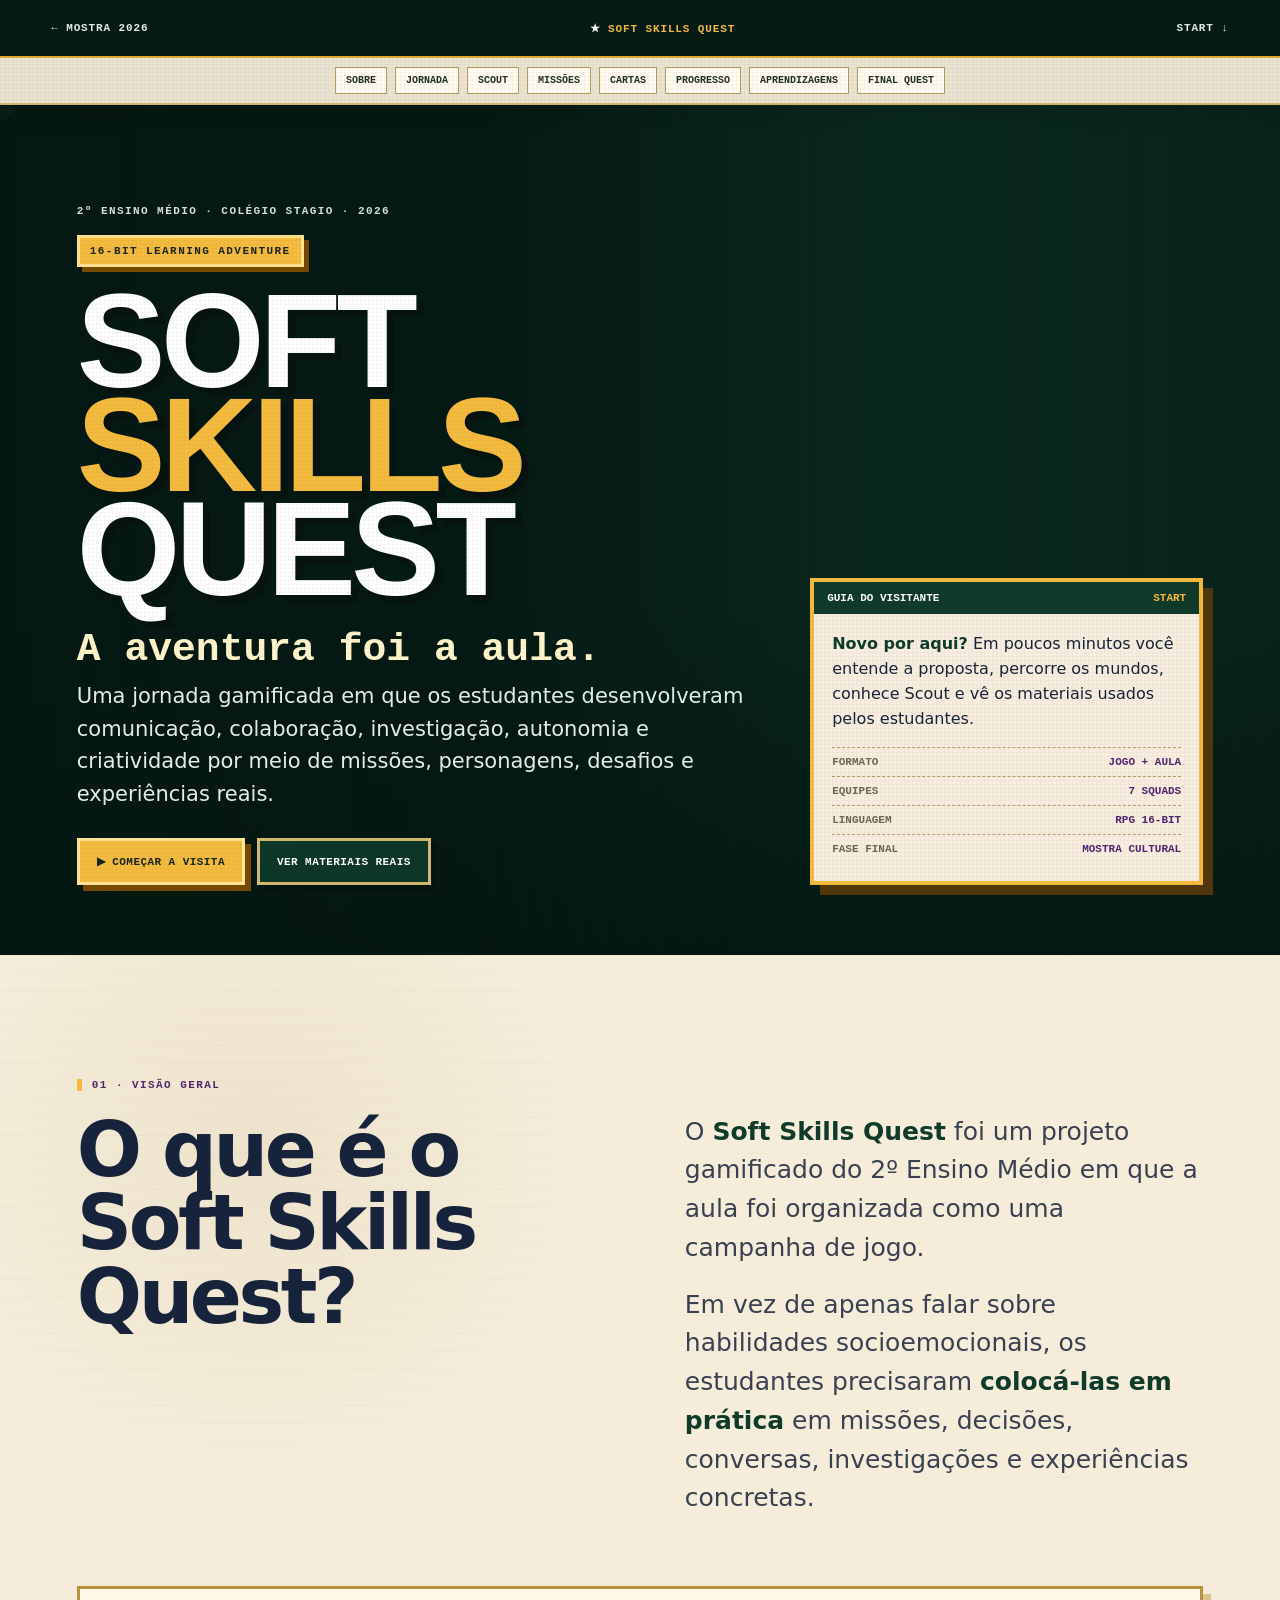
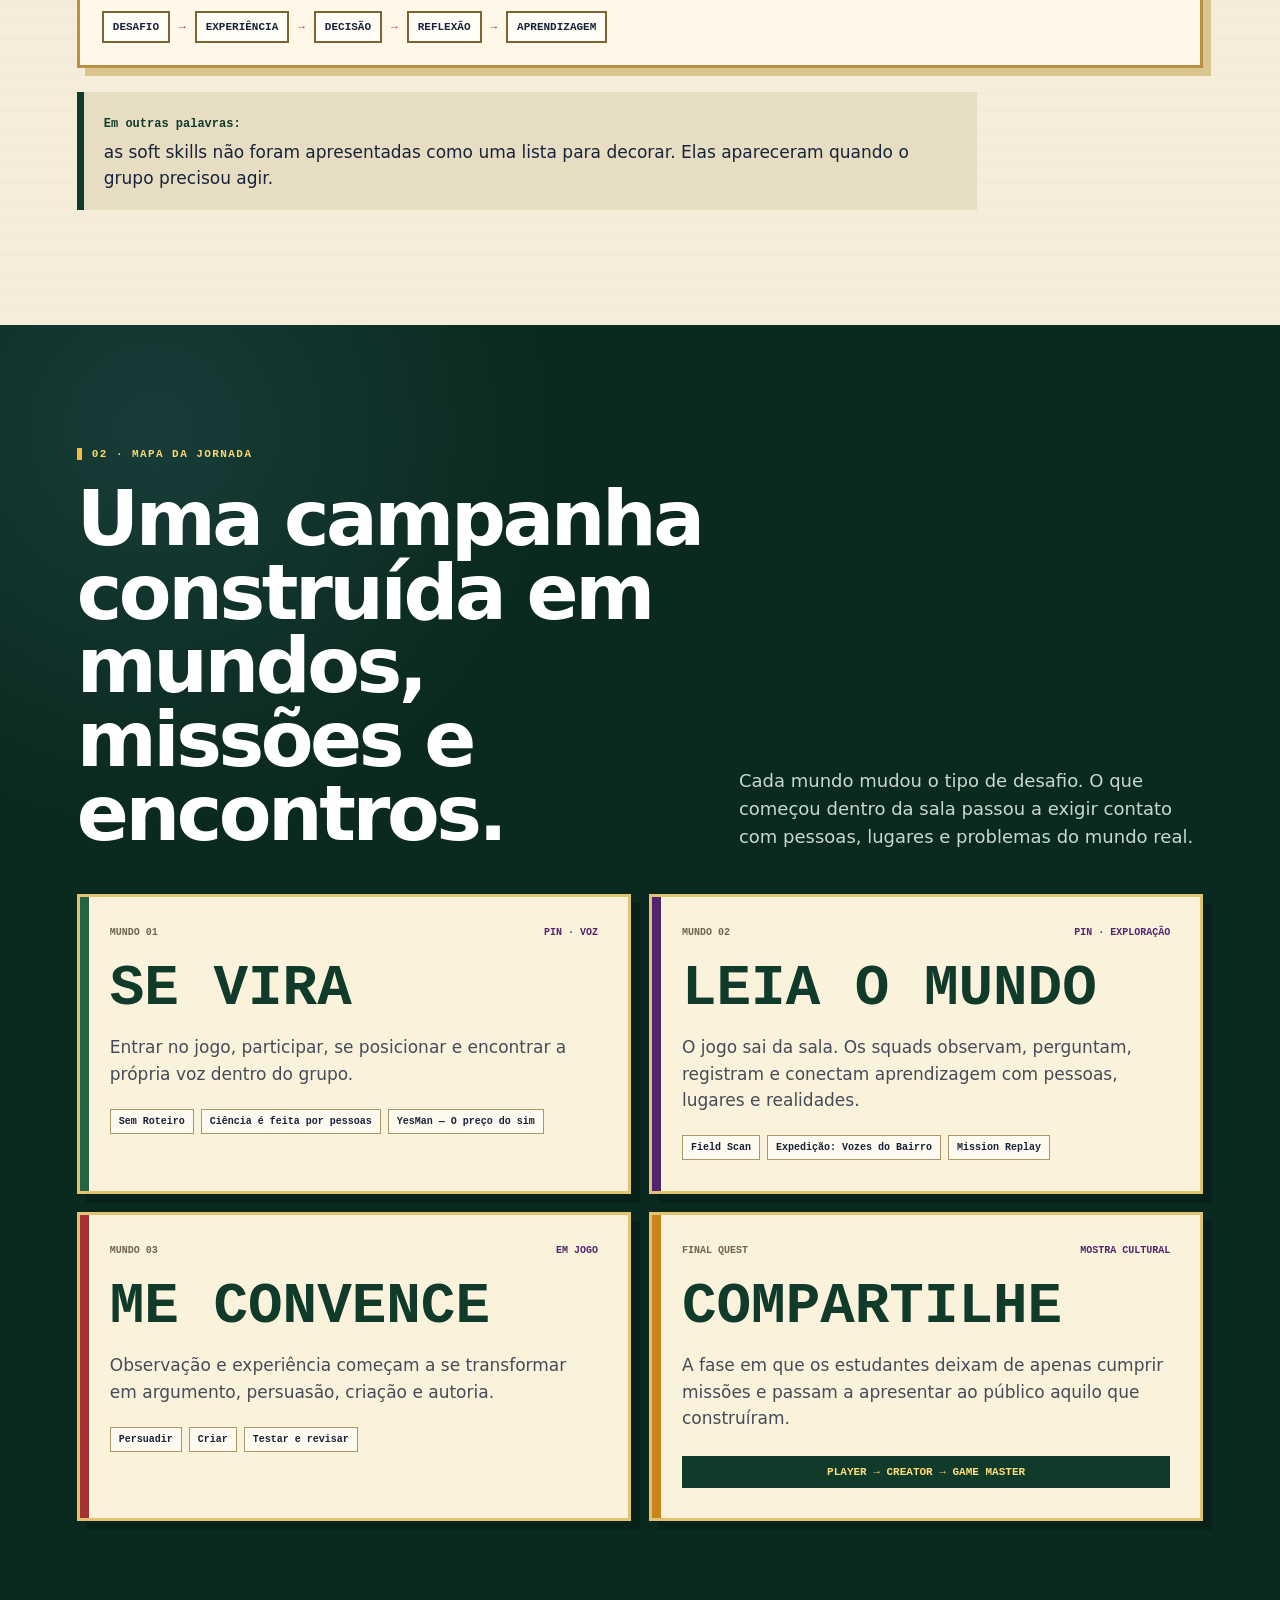
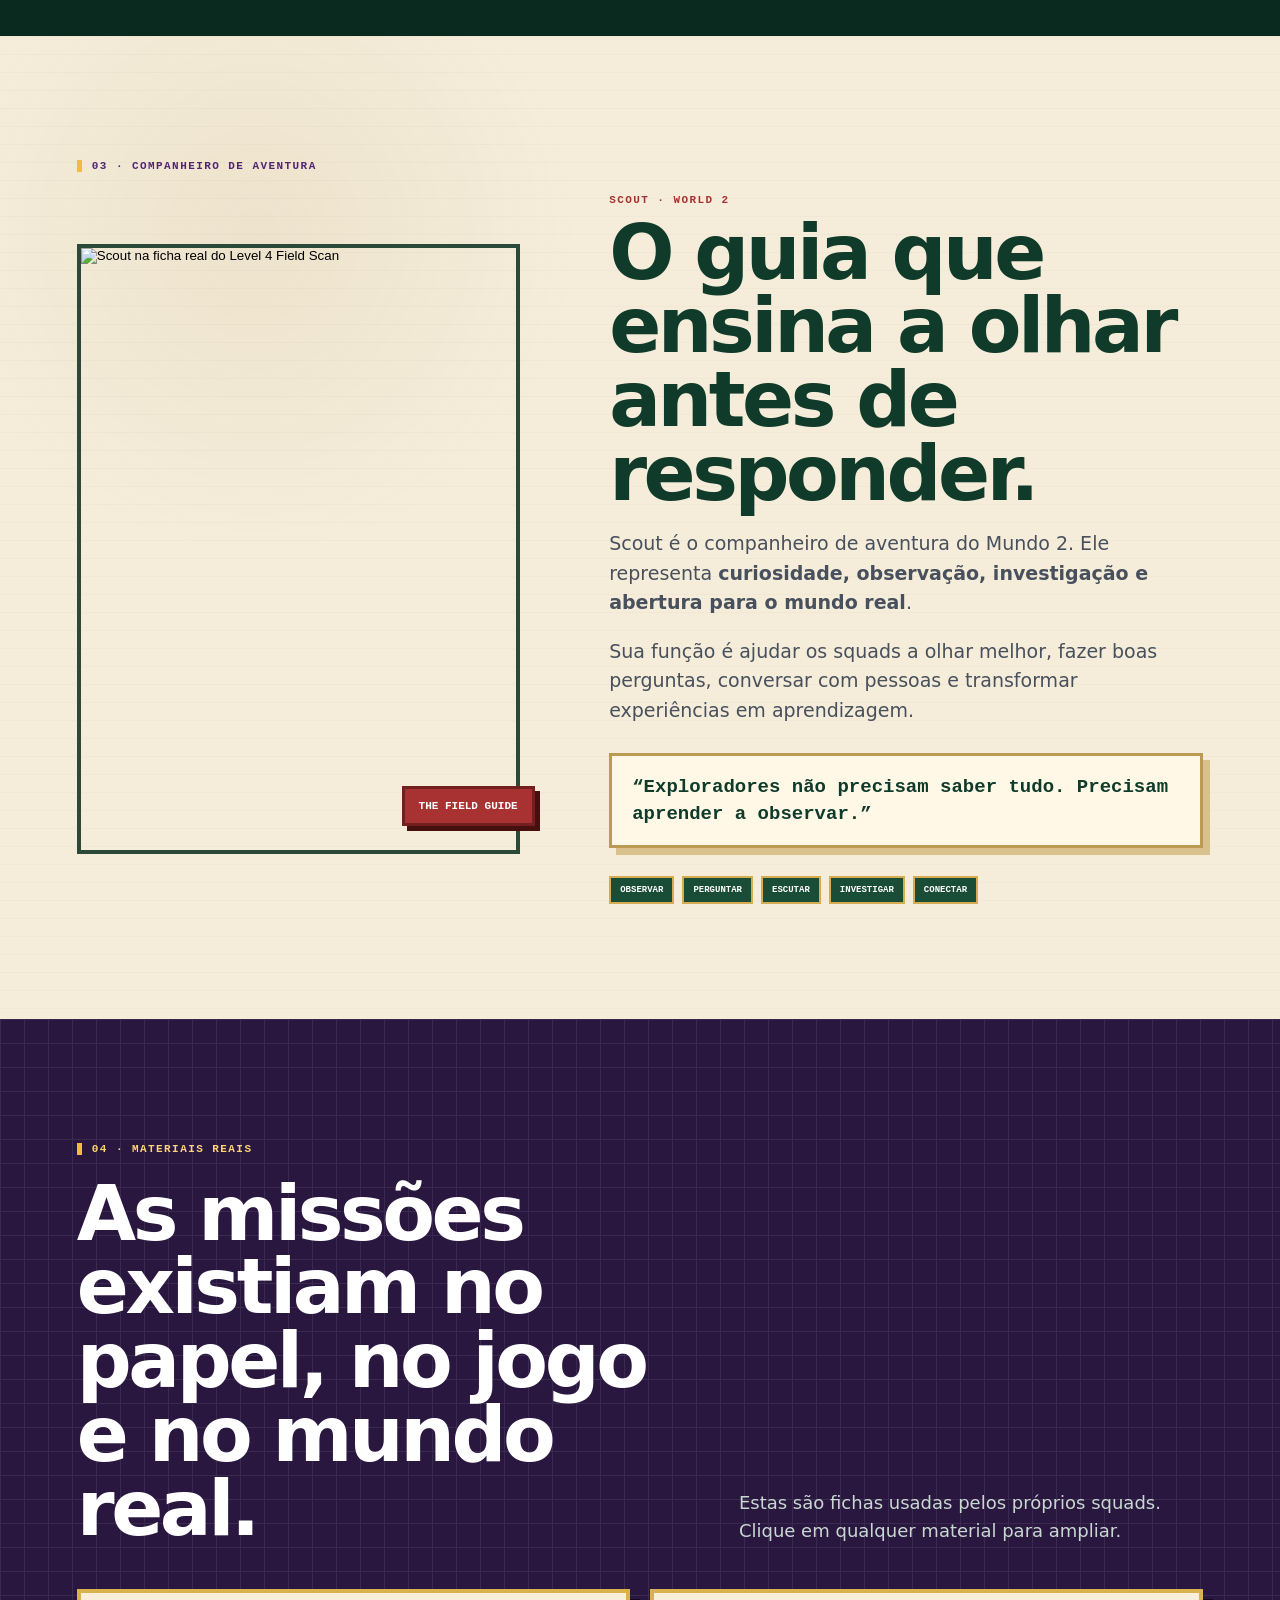
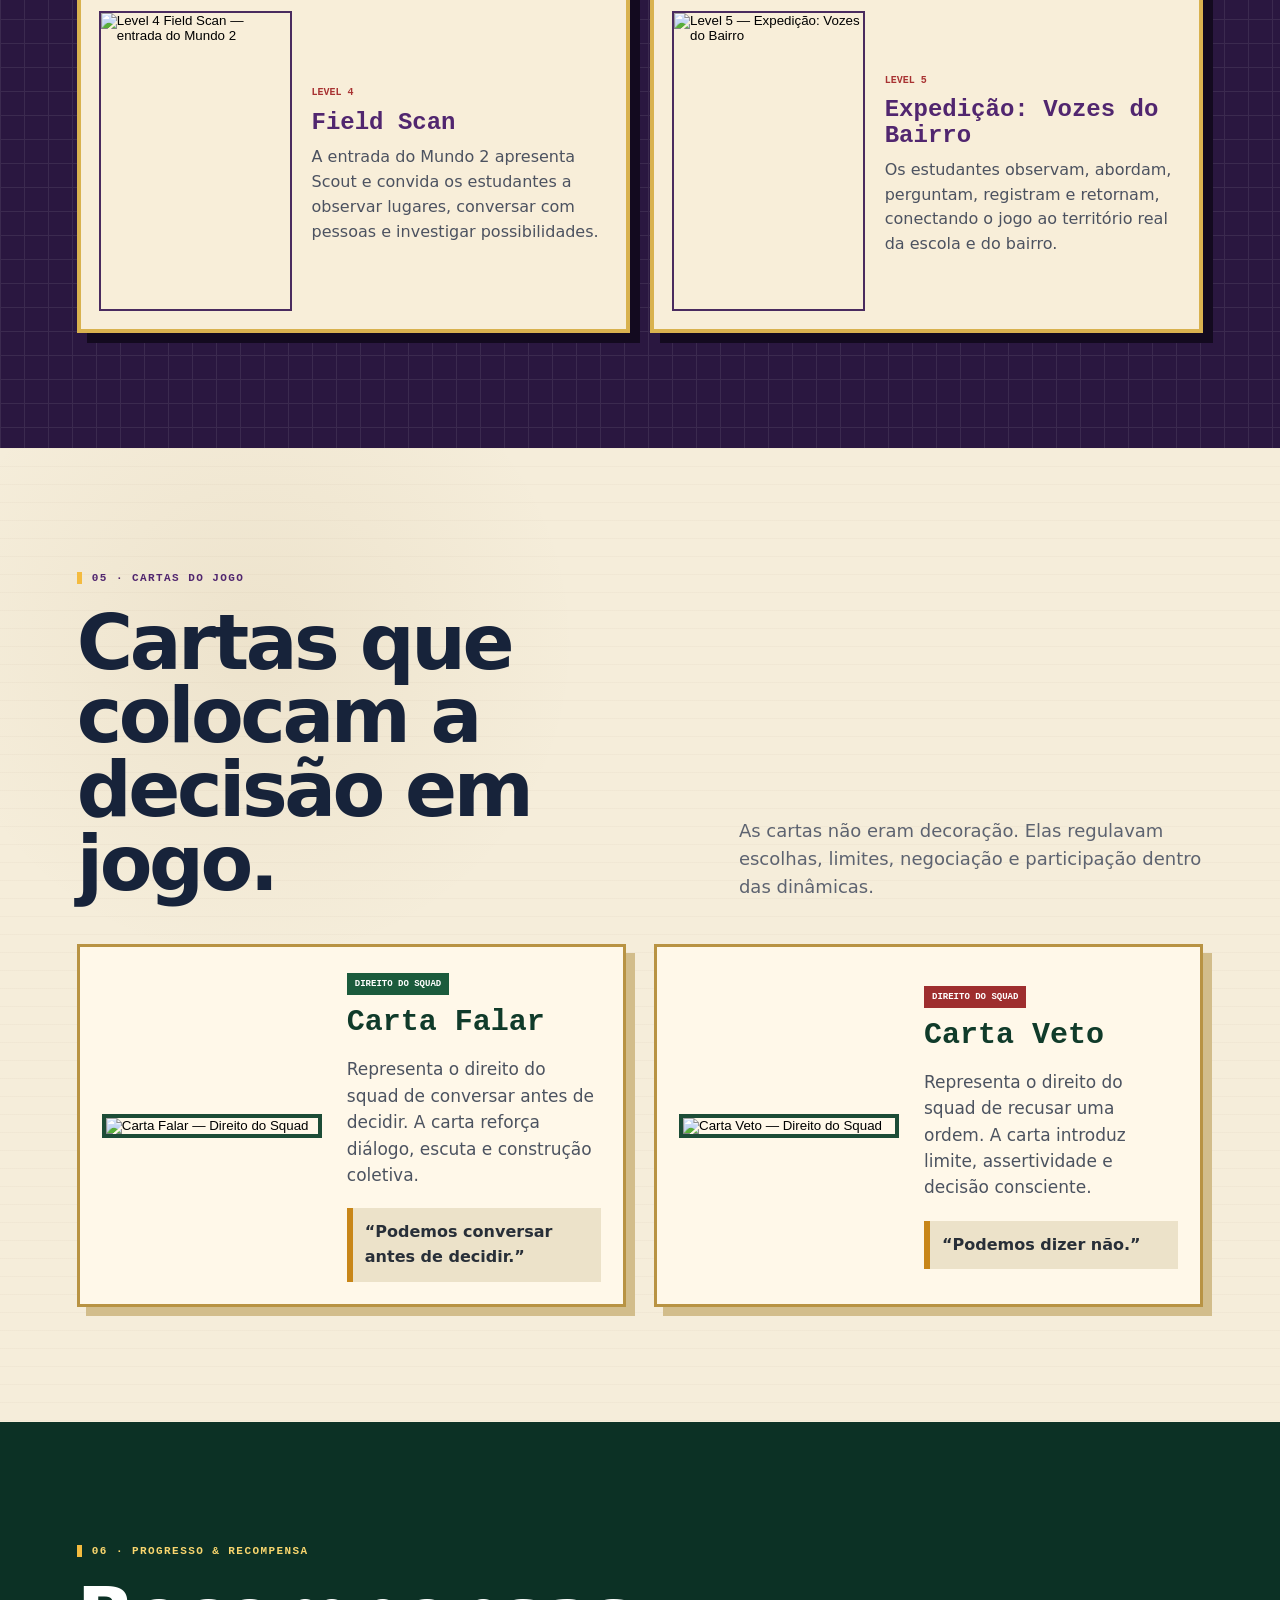
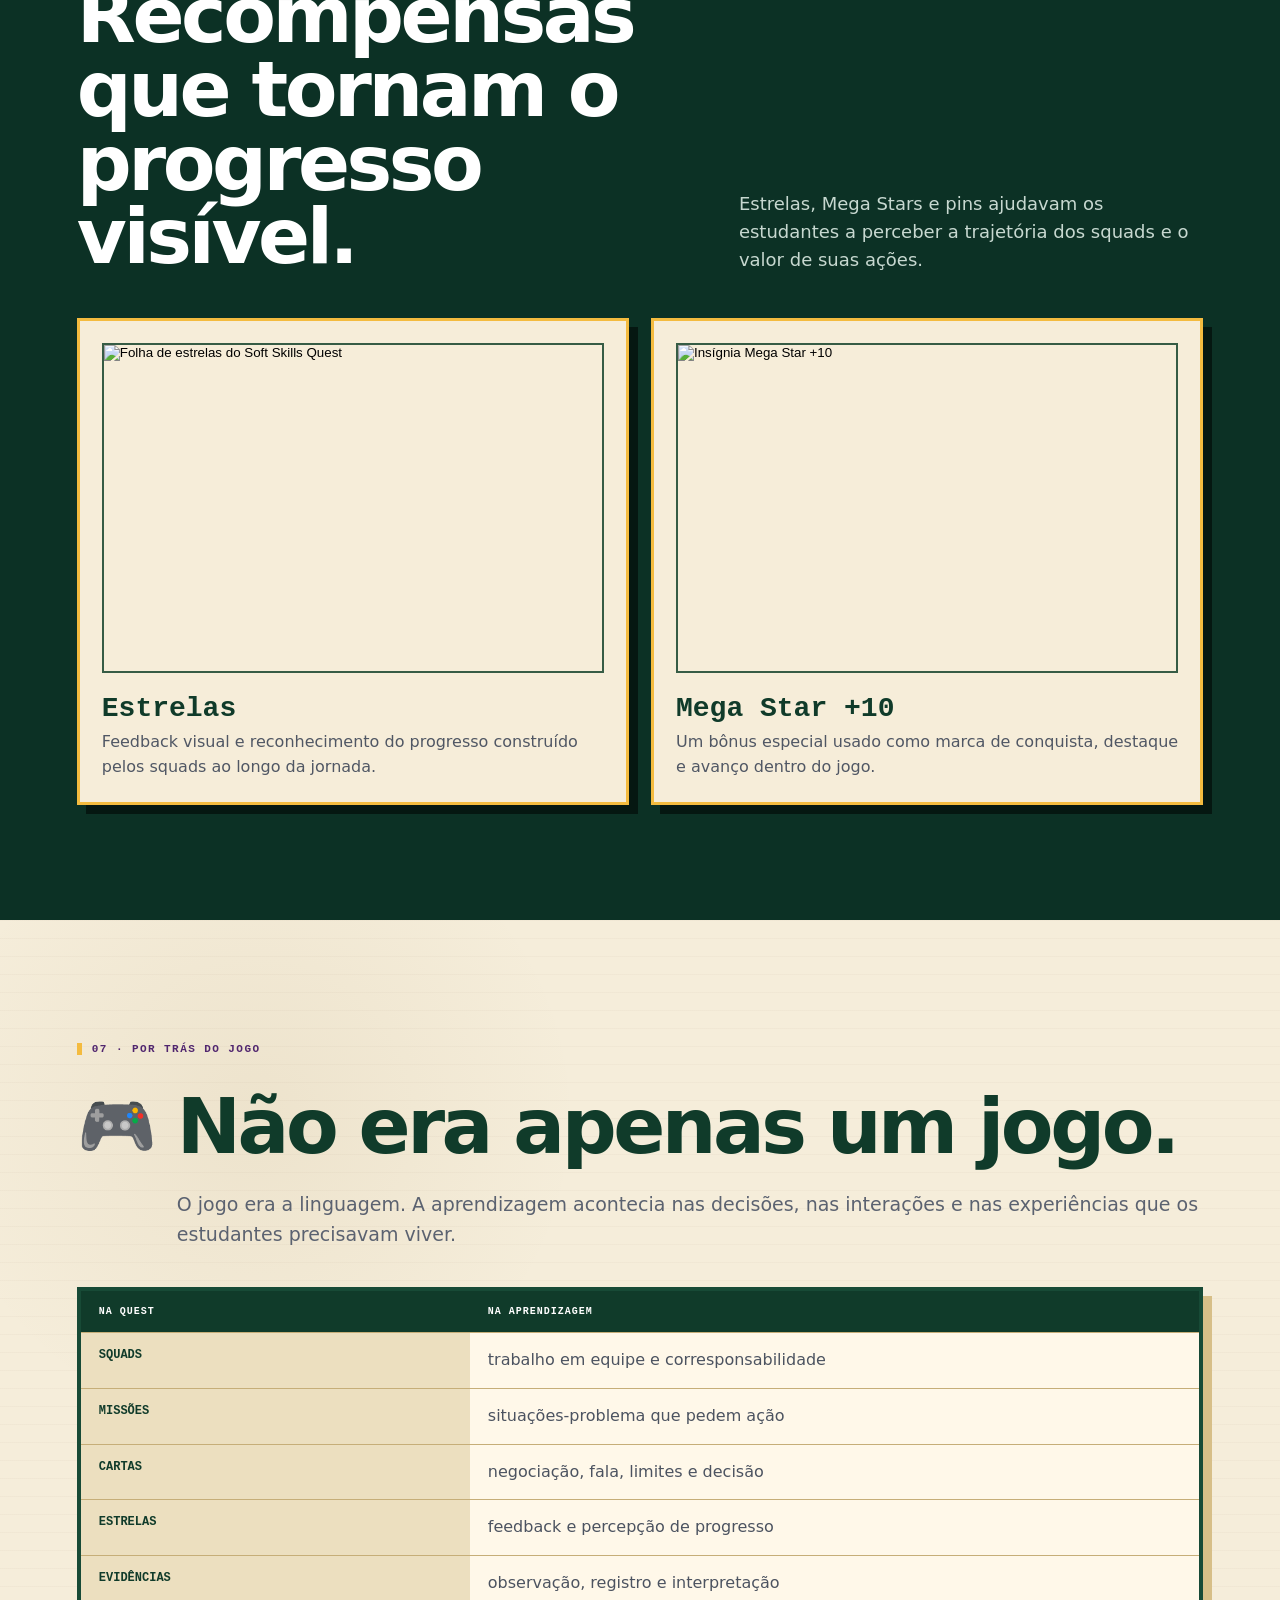
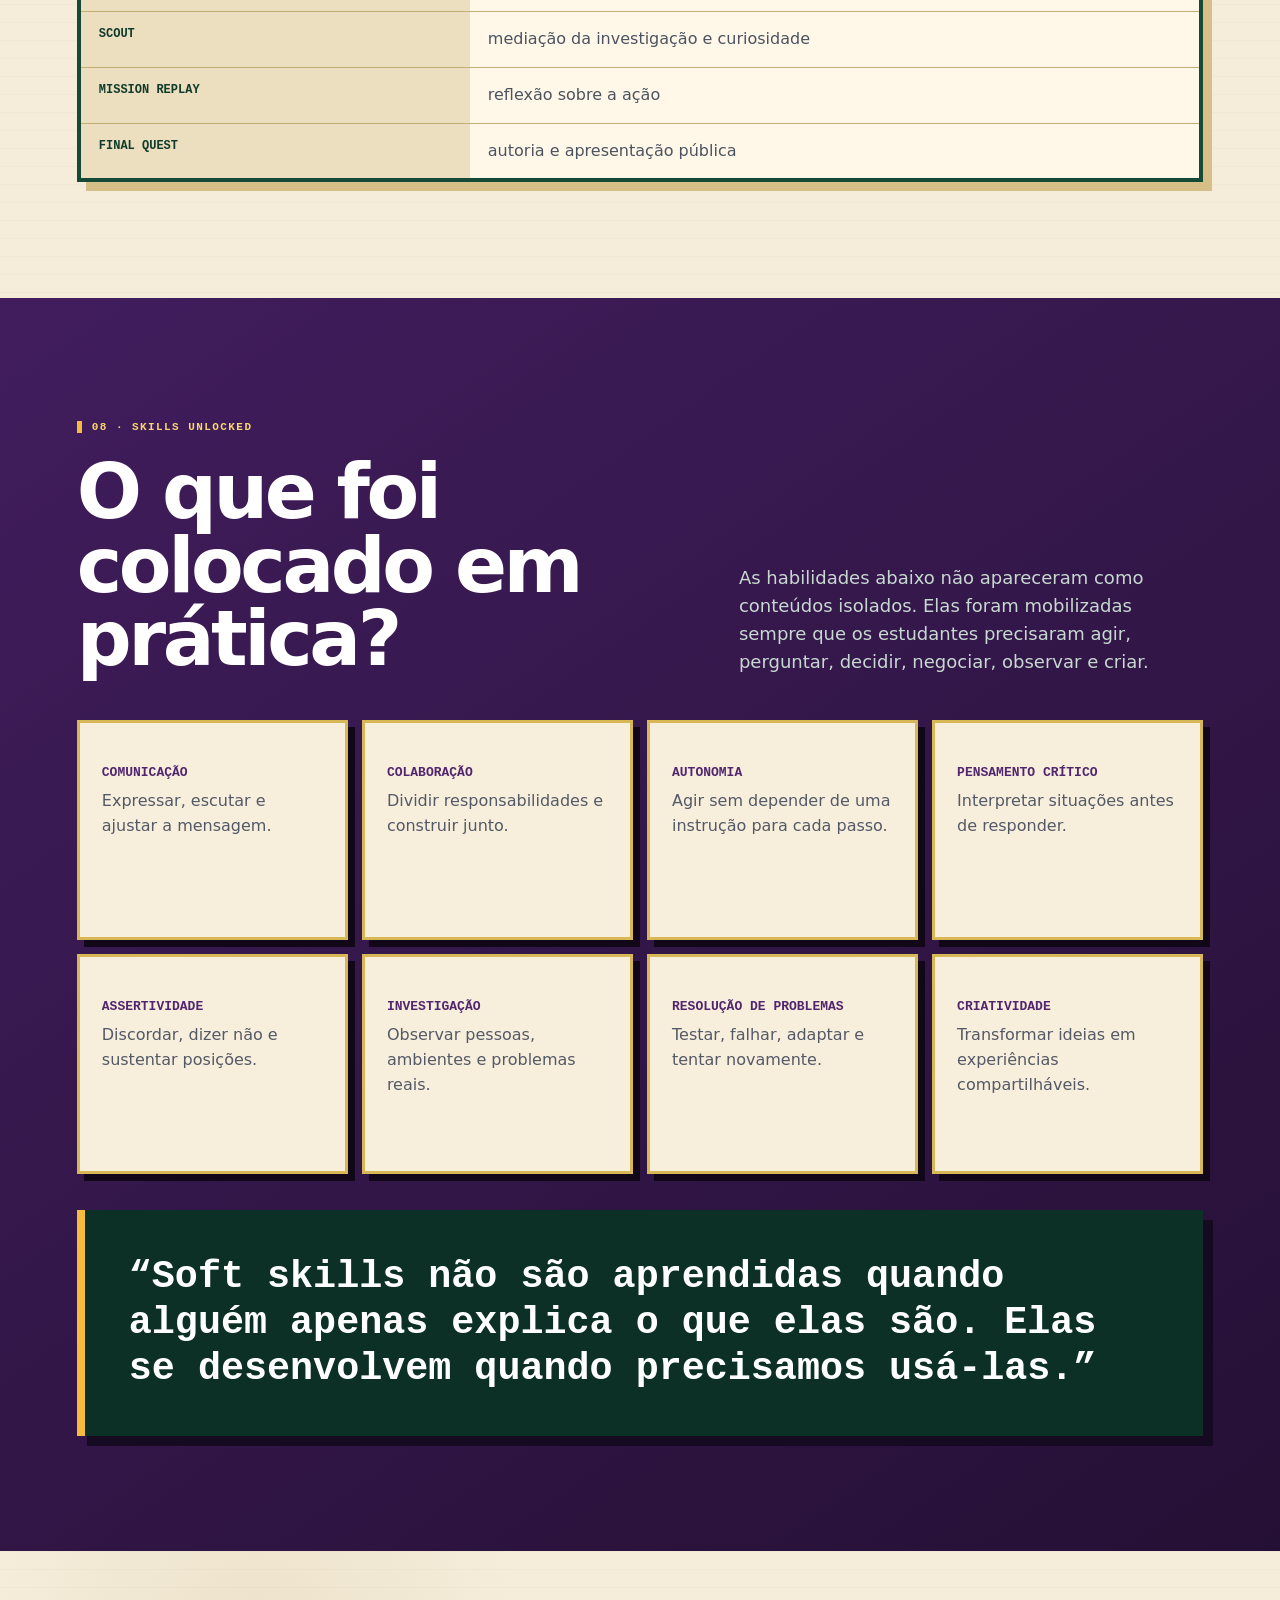
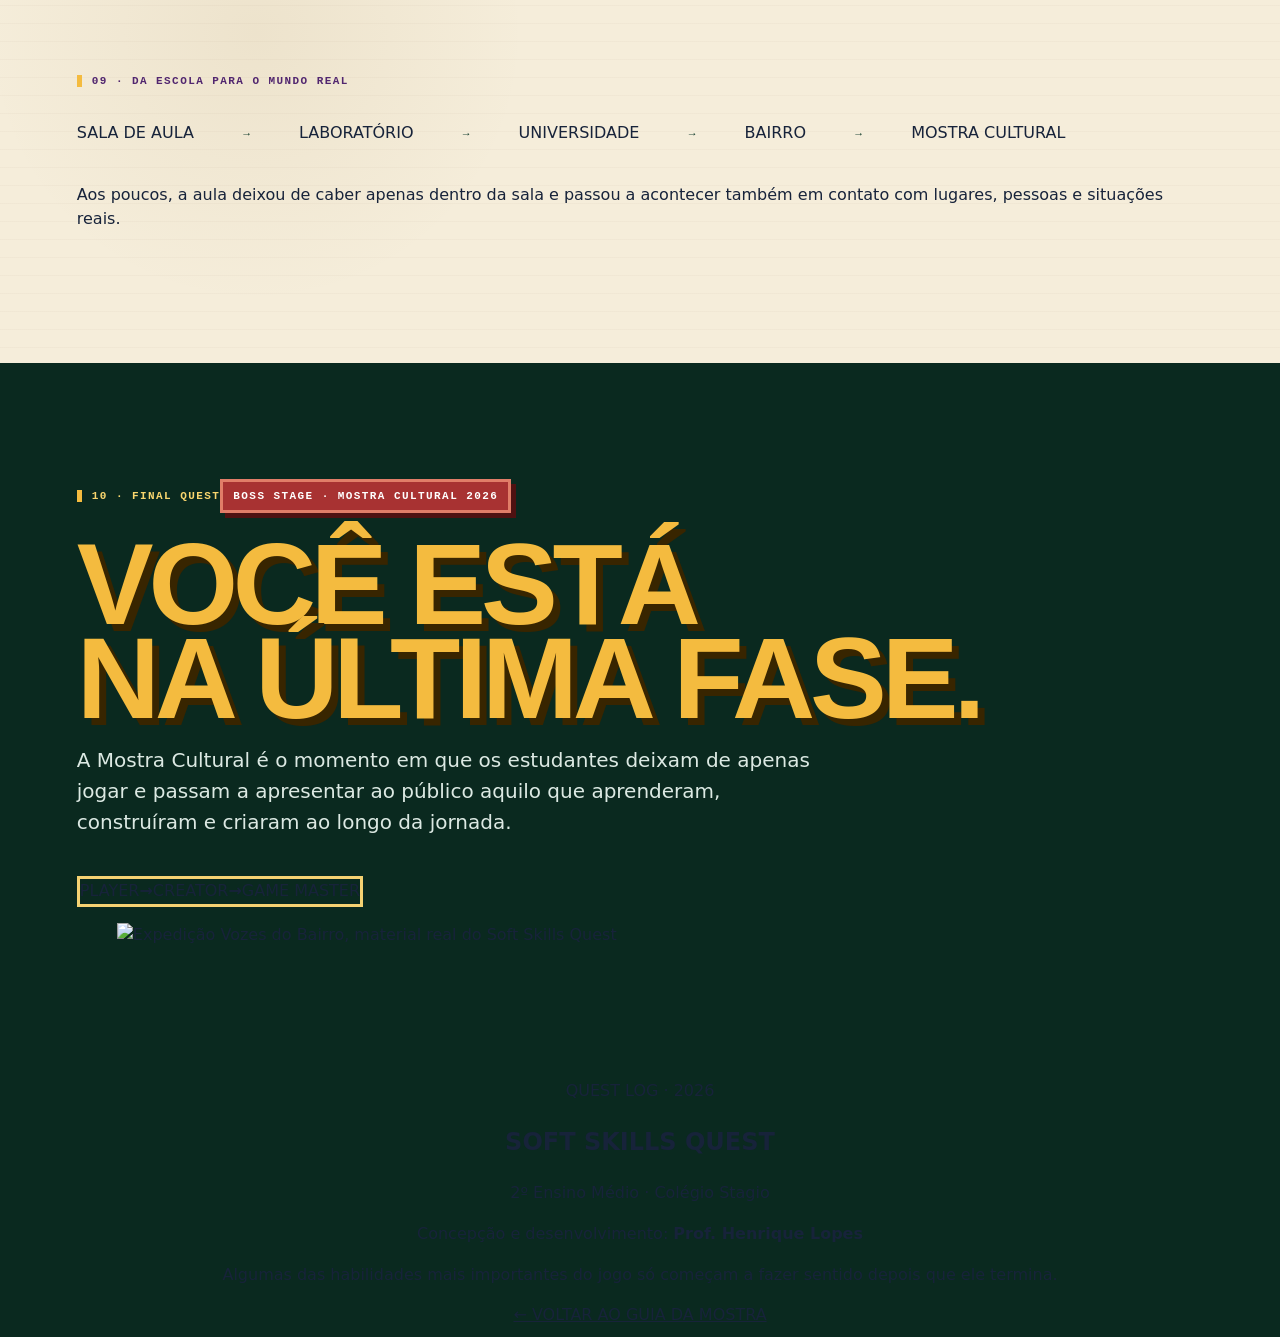
==== commit 647c77ef: "Integra assets reais otimizados do Soft Skills Quest" ====
--- a/soft-skills-quest.html
+++ b/soft-skills-quest.html
@@ -11,34 +11,29 @@
 </head>
 <body>
 <div class="pixel-grid" aria-hidden="true"></div>
-<header class="questbar">
-  <a class="back" href="index.html#projects">← MOSTRA 2026</a>
-  <a class="questbrand" href="#top" aria-label="Voltar ao início"><span>★</span> SOFT SKILLS QUEST</a>
-  <a class="quick" href="#visitor-guide">START ↓</a>
-</header>
-<nav class="tour-nav" aria-label="Navegação do Soft Skills Quest">
-  <a href="#visitor-guide">Sobre</a><a href="#journey">Jornada</a><a href="#scout">Scout</a><a href="#missions">Missões</a><a href="#cards">Cartas</a><a href="#skills">Aprendizagens</a><a href="#finalquest">Final Quest</a>
-</nav>
+<header class="questbar"><a class="back" href="index.html#projects">← MOSTRA 2026</a><a class="questbrand" href="#top"><span>★</span> SOFT SKILLS QUEST</a><a class="quick" href="#visitor-guide">START ↓</a></header>
+<nav class="tour-nav" aria-label="Navegação do Soft Skills Quest"><a href="#visitor-guide">Sobre</a><a href="#journey">Jornada</a><a href="#scout">Scout</a><a href="#missions">Missões</a><a href="#cards">Cartas</a><a href="#rewards">Progresso</a><a href="#skills">Aprendizagens</a><a href="#finalquest">Final Quest</a></nav>
 <main>
 <section class="hero" id="top">
-  <div class="hero-art" aria-label="Material real do Level 4 Field Scan"><img src="assets/soft-skills/field-scan-world2.jpg" alt="Ficha real do Level 4 Field Scan com Scout, o guia explorador do Mundo 2" onerror="this.closest('.hero-art').classList.add('asset-fallback');this.style.display='none'"><div class="fallback-copy"><b>SCOUT · WORLD 2</b><span>EXPLORE THE WORLD</span></div></div>
-  <div class="hero-shade"></div>
+  <div class="hero-art"><img src="assets/ssq/scout-fieldscan.webp" alt="Scout no Level 4 — Field Scan, Mundo 2 do Soft Skills Quest"></div><div class="hero-shade"></div>
   <div class="hero-copy reveal"><div class="kicker">2º ENSINO MÉDIO · COLÉGIO STAGIO · 2026</div><div class="pixel-chip">16-BIT LEARNING ADVENTURE</div><h1>SOFT<br><em>SKILLS</em><br>QUEST</h1><p class="hero-line">A aventura foi a aula.</p><p class="hero-intro">Uma jornada gamificada em que os estudantes desenvolveram comunicação, colaboração, investigação, autonomia e criatividade por meio de missões, personagens, desafios e experiências reais.</p><div class="hero-actions"><a class="primary-btn" href="#visitor-guide">▶ COMEÇAR A VISITA</a><a class="secondary-btn" href="#missions">VER MATERIAIS REAIS</a></div></div>
   <aside class="visitor-console reveal"><div class="console-title"><span>GUIA DO VISITANTE</span><b>START</b></div><div class="console-body"><p><strong>Novo por aqui?</strong> Em poucos minutos você entende a proposta, percorre os mundos, conhece Scout e vê os materiais usados pelos estudantes.</p><div class="console-stat"><span>FORMATO</span><b>JOGO + AULA</b></div><div class="console-stat"><span>EQUIPES</span><b>7 SQUADS</b></div><div class="console-stat"><span>LINGUAGEM</span><b>RPG 16-BIT</b></div><div class="console-stat"><span>FASE FINAL</span><b>MOSTRA CULTURAL</b></div></div></aside>
 </section>
 <section class="section parchment" id="visitor-guide"><div class="section-label">01 · VISÃO GERAL</div><div class="intro-grid"><div class="reveal"><h2>O que é o<br>Soft Skills Quest?</h2></div><div class="large-copy reveal"><p>O <strong>Soft Skills Quest</strong> foi um projeto gamificado do 2º Ensino Médio em que a aula foi organizada como uma campanha de jogo.</p><p>Em vez de apenas falar sobre habilidades socioemocionais, os estudantes precisaram <strong>colocá-las em prática</strong> em missões, decisões, conversas, investigações e experiências concretas.</p></div></div><div class="learning-loop reveal"><span>DESAFIO</span><b>→</b><span>EXPERIÊNCIA</span><b>→</b><span>DECISÃO</span><b>→</b><span>REFLEXÃO</span><b>→</b><span>APRENDIZAGEM</span></div><div class="plain-language reveal"><strong>Em outras palavras:</strong><p>as soft skills não foram apresentadas como uma lista para decorar. Elas apareceram quando o grupo precisou agir.</p></div></section>
 <section class="section dark-section" id="journey"><div class="section-label light">02 · MAPA DA JORNADA</div><div class="section-heading reveal"><h2>Uma campanha construída em mundos, missões e encontros.</h2><p>Cada mundo mudou o tipo de desafio. O que começou dentro da sala passou a exigir contato com pessoas, lugares e problemas do mundo real.</p></div><div class="world-path"><article class="world-card green reveal"><div class="world-id">MUNDO 01 <span>PIN · VOZ</span></div><h3>SE VIRA</h3><p>Entrar no jogo, participar, se posicionar e encontrar a própria voz dentro do grupo.</p><ul><li>Sem Roteiro</li><li>Ciência é feita por pessoas</li><li>YesMan — O preço do sim</li></ul></article><article class="world-card purple reveal"><div class="world-id">MUNDO 02 <span>PIN · EXPLORAÇÃO</span></div><h3>LEIA O MUNDO</h3><p>O jogo sai da sala. Os squads observam, perguntam, registram e conectam aprendizagem com pessoas, lugares e realidades.</p><ul><li>Field Scan</li><li>Expedição: Vozes do Bairro</li><li>Mission Replay</li></ul></article><article class="world-card red reveal"><div class="world-id">MUNDO 03 <span>EM JOGO</span></div><h3>ME CONVENCE</h3><p>Observação e experiência começam a se transformar em argumento, persuasão, criação e autoria.</p><ul><li>Persuadir</li><li>Criar</li><li>Testar e revisar</li></ul></article><article class="world-card gold reveal"><div class="world-id">FINAL QUEST <span>MOSTRA CULTURAL</span></div><h3>COMPARTILHE</h3><p>A fase em que os estudantes deixam de apenas cumprir missões e passam a apresentar ao público aquilo que construíram.</p><div class="transform-line">PLAYER → CREATOR → GAME MASTER</div></article></div></section>
-<section class="section parchment scout-section" id="scout"><div class="section-label">03 · COMPANHEIRO DE AVENTURA</div><div class="scout-layout"><div class="scout-visual reveal"><button class="image-button" data-image="assets/soft-skills/field-scan-world2.jpg" data-caption="Level 4 — Field Scan · World 2 — Explore the World" aria-label="Ampliar ficha do Field Scan"><img src="assets/soft-skills/field-scan-world2.jpg" alt="Scout na ficha real do Level 4 Field Scan" onerror="this.style.display='none'"></button><div class="scout-stamp">THE FIELD GUIDE</div></div><div class="scout-copy reveal"><div class="mini-title">SCOUT · WORLD 2</div><h2>O guia que ensina a olhar antes de responder.</h2><p>Scout é o companheiro de aventura do Mundo 2. Ele representa <strong>curiosidade, observação, investigação e abertura para o mundo real</strong>.</p><p>Sua função é ajudar os squads a olhar melhor, fazer boas perguntas, conversar com pessoas e transformar experiências em aprendizagem.</p><blockquote>“Exploradores não precisam saber tudo. Precisam aprender a observar.”</blockquote><div class="tags"><span>OBSERVAR</span><span>PERGUNTAR</span><span>ESCUTAR</span><span>INVESTIGAR</span><span>CONECTAR</span></div></div></div></section>
-<section class="section mission-section" id="missions"><div class="section-label light">04 · MATERIAIS REAIS</div><div class="section-heading reveal"><h2>As missões existiam no papel, no jogo e no mundo real.</h2><p>Estas são fichas usadas pelos próprios squads. Clique em qualquer material para ampliar.</p></div><div class="mission-gallery"><article class="mission-tile reveal"><button class="image-button" data-image="assets/soft-skills/field-scan-world2.jpg" data-caption="Level 4 — Field Scan · entrada do Mundo 2"><img src="assets/soft-skills/field-scan-world2.jpg" alt="Level 4 Field Scan — entrada do Mundo 2" onerror="this.style.display='none'"></button><div class="mission-copy"><span>LEVEL 4</span><h3>Field Scan</h3><p>A entrada do Mundo 2 apresenta Scout e convida os estudantes a observar lugares, conversar com pessoas e investigar possibilidades.</p></div></article><article class="mission-tile reveal"><button class="image-button" data-image="assets/soft-skills/field-scan-evidencias.jpg" data-caption="Field Scan — Ficha 2 · Evidências"><img src="assets/soft-skills/field-scan-evidencias.jpg" alt="Ficha 2 — Evidências do Field Scan" onerror="this.style.display='none'"></button><div class="mission-copy"><span>FICHA 2</span><h3>Evidências do Field Scan</h3><p>Os squads registram descobertas, perguntas, pessoas, lugares e possibilidades encontradas durante a visita.</p></div></article><article class="mission-tile reveal"><button class="image-button" data-image="assets/soft-skills/field-scan-fechamento.jpg" data-caption="Field Scan — Ficha 3 · Desafios de campo e fechamento"><img src="assets/soft-skills/field-scan-fechamento.jpg" alt="Ficha 3 — Desafios de campo e fechamento" onerror="this.style.display='none'"></button><div class="mission-copy"><span>FICHA 3</span><h3>Fechamento da missão</h3><p>A experiência termina com síntese, evidências, novas perguntas e um check de aprendizagem construído a partir do que foi vivido.</p></div></article><article class="mission-tile reveal"><button class="image-button" data-image="assets/soft-skills/vozes-do-bairro.jpg" data-caption="Level 5 — Expedição: Vozes do Bairro"><img src="assets/soft-skills/vozes-do-bairro.jpg" alt="Level 5 — Expedição: Vozes do Bairro" onerror="this.style.display='none'"></button><div class="mission-copy"><span>LEVEL 5</span><h3>Expedição: Vozes do Bairro</h3><p>Os estudantes observam, abordam, perguntam, registram e retornam, conectando o jogo ao território real da escola e do bairro.</p></div></article></div></section>
-<section class="section parchment" id="cards"><div class="section-label">05 · CARTAS DO JOGO</div><div class="section-heading ink reveal"><h2>Cartas que colocam a decisão em jogo.</h2><p>As cartas não eram decoração. Elas regulavam escolhas, limites, negociação e participação dentro das dinâmicas.</p></div><div class="card-showcase"><article class="real-card reveal"><button class="image-button" data-image="assets/soft-skills/carta-falar.jpg" data-caption="Carta Falar — Direito do Squad"><img src="assets/soft-skills/carta-falar.jpg" alt="Carta Falar — Direito do Squad" onerror="this.style.display='none'"></button><div><span class="card-label green-label">DIREITO DO SQUAD</span><h3>Carta Falar</h3><p>Representa o direito do squad de conversar antes de decidir. A carta reforça diálogo, escuta e construção coletiva.</p><strong>“Podemos conversar antes de decidir.”</strong></div></article><article class="real-card reveal"><button class="image-button" data-image="assets/soft-skills/carta-veto.jpg" data-caption="Carta Veto — Direito do Squad"><img src="assets/soft-skills/carta-veto.jpg" alt="Carta Veto — Direito do Squad" onerror="this.style.display='none'"></button><div><span class="card-label red-label">DIREITO DO SQUAD</span><h3>Carta Veto</h3><p>Representa o direito do squad de recusar uma ordem. A carta introduz limite, assertividade e decisão consciente.</p><strong>“Podemos dizer não.”</strong></div></article></div></section>
-<section class="section reward-section" id="rewards"><div class="section-label light">06 · PROGRESSO & RECOMPENSA</div><div class="section-heading reveal"><h2>Recompensas que tornam o progresso visível.</h2><p>Estrelas, Mega Stars e pins ajudavam os estudantes a perceber a trajetória dos squads e o valor de suas ações.</p></div><div class="reward-grid"><article class="reward-card reveal"><button class="image-button wide" data-image="assets/soft-skills/estrelas.jpg" data-caption="Estrelas do Soft Skills Quest"><img src="assets/soft-skills/estrelas.jpg" alt="Folha de estrelas do Soft Skills Quest" onerror="this.style.display='none'"></button><h3>Estrelas</h3><p>Feedback visual e reconhecimento do progresso construído pelos squads ao longo da jornada.</p></article><article class="reward-card reveal"><button class="image-button wide" data-image="assets/soft-skills/mega-star.jpg" data-caption="Mega Star +10"><img src="assets/soft-skills/mega-star.jpg" alt="Insígnia Mega Star +10" onerror="this.style.display='none'"></button><h3>Mega Star +10</h3><p>Um bônus especial usado como marca de conquista, destaque e avanço dentro do jogo.</p></article></div></section>
+<section class="section parchment scout-section" id="scout"><div class="section-label">03 · COMPANHEIRO DE AVENTURA</div><div class="scout-layout"><div class="scout-visual reveal"><button class="image-button" data-image="assets/ssq/scout-fieldscan.webp" data-caption="Level 4 — Field Scan · World 2 — Explore the World"><img src="assets/ssq/scout-fieldscan.webp" alt="Scout na ficha real do Level 4 Field Scan"></button><div class="scout-stamp">THE FIELD GUIDE</div></div><div class="scout-copy reveal"><div class="mini-title">SCOUT · WORLD 2</div><h2>O guia que ensina a olhar antes de responder.</h2><p>Scout é o companheiro de aventura do Mundo 2. Ele representa <strong>curiosidade, observação, investigação e abertura para o mundo real</strong>.</p><p>Sua função é ajudar os squads a olhar melhor, fazer boas perguntas, conversar com pessoas e transformar experiências em aprendizagem.</p><blockquote>“Exploradores não precisam saber tudo. Precisam aprender a observar.”</blockquote><div class="tags"><span>OBSERVAR</span><span>PERGUNTAR</span><span>ESCUTAR</span><span>INVESTIGAR</span><span>CONECTAR</span></div></div></div></section>
+<section class="section mission-section" id="missions"><div class="section-label light">04 · MATERIAIS REAIS</div><div class="section-heading reveal"><h2>As missões existiam no papel, no jogo e no mundo real.</h2><p>Estas são fichas usadas pelos próprios squads. Clique em qualquer material para ampliar.</p></div><div class="mission-gallery two-up"><article class="mission-tile reveal"><button class="image-button" data-image="assets/ssq/scout-fieldscan.webp" data-caption="Level 4 — Field Scan · entrada do Mundo 2"><img src="assets/ssq/scout-fieldscan.webp" alt="Level 4 Field Scan — entrada do Mundo 2"></button><div class="mission-copy"><span>LEVEL 4</span><h3>Field Scan</h3><p>A entrada do Mundo 2 apresenta Scout e convida os estudantes a observar lugares, conversar com pessoas e investigar possibilidades.</p></div></article><article class="mission-tile reveal"><button class="image-button" data-image="assets/ssq/level5-expedicao.webp" data-caption="Level 5 — Expedição: Vozes do Bairro"><img src="assets/ssq/level5-expedicao.webp" alt="Level 5 — Expedição: Vozes do Bairro"></button><div class="mission-copy"><span>LEVEL 5</span><h3>Expedição: Vozes do Bairro</h3><p>Os estudantes observam, abordam, perguntam, registram e retornam, conectando o jogo ao território real da escola e do bairro.</p></div></article></div></section>
+<section class="section parchment" id="cards"><div class="section-label">05 · CARTAS DO JOGO</div><div class="section-heading ink reveal"><h2>Cartas que colocam a decisão em jogo.</h2><p>As cartas não eram decoração. Elas regulavam escolhas, limites, negociação e participação dentro das dinâmicas.</p></div><div class="card-showcase"><article class="real-card reveal"><button class="image-button" data-image="assets/ssq/carta-falar.webp" data-caption="Carta Falar — Direito do Squad"><img src="assets/ssq/carta-falar.webp" alt="Carta Falar — Direito do Squad"></button><div><span class="card-label green-label">DIREITO DO SQUAD</span><h3>Carta Falar</h3><p>Representa o direito do squad de conversar antes de decidir. A carta reforça diálogo, escuta e construção coletiva.</p><strong>“Podemos conversar antes de decidir.”</strong></div></article><article class="real-card reveal"><button class="image-button" data-image="assets/ssq/carta-veto.webp" data-caption="Carta Veto — Direito do Squad"><img src="assets/ssq/carta-veto.webp" alt="Carta Veto — Direito do Squad"></button><div><span class="card-label red-label">DIREITO DO SQUAD</span><h3>Carta Veto</h3><p>Representa o direito do squad de recusar uma ordem. A carta introduz limite, assertividade e decisão consciente.</p><strong>“Podemos dizer não.”</strong></div></article></div></section>
+<section class="section reward-section" id="rewards"><div class="section-label light">06 · PROGRESSO & RECOMPENSA</div><div class="section-heading reveal"><h2>Recompensas que tornam o progresso visível.</h2><p>Estrelas, Mega Stars e pins ajudavam os estudantes a perceber a trajetória dos squads e o valor de suas ações.</p></div><div class="reward-grid"><article class="reward-card reveal"><button class="image-button wide" data-image="assets/ssq/estrelas.webp" data-caption="Estrelas do Soft Skills Quest"><img src="assets/ssq/estrelas.webp" alt="Folha de estrelas do Soft Skills Quest"></button><h3>Estrelas</h3><p>Feedback visual e reconhecimento do progresso construído pelos squads ao longo da jornada.</p></article><article class="reward-card reveal"><button class="image-button wide" data-image="assets/ssq/megastar.webp" data-caption="Mega Star +10"><img src="assets/ssq/megastar.webp" alt="Insígnia Mega Star +10"></button><h3>Mega Star +10</h3><p>Um bônus especial usado como marca de conquista, destaque e avanço dentro do jogo.</p></article></div></section>
 <section class="section parchment" id="how"><div class="section-label">07 · POR TRÁS DO JOGO</div><div class="not-just-game reveal"><div>🎮</div><h2>Não era apenas um jogo.</h2><p>O jogo era a linguagem. A aprendizagem acontecia nas decisões, nas interações e nas experiências que os estudantes precisavam viver.</p></div><div class="translation-table reveal"><div class="table-head"><span>NA QUEST</span><span>NA APRENDIZAGEM</span></div><div><b>SQUADS</b><span>trabalho em equipe e corresponsabilidade</span></div><div><b>MISSÕES</b><span>situações-problema que pedem ação</span></div><div><b>CARTAS</b><span>negociação, fala, limites e decisão</span></div><div><b>ESTRELAS</b><span>feedback e percepção de progresso</span></div><div><b>EVIDÊNCIAS</b><span>observação, registro e interpretação</span></div><div><b>SCOUT</b><span>mediação da investigação e curiosidade</span></div><div><b>MISSION REPLAY</b><span>reflexão sobre a ação</span></div><div><b>FINAL QUEST</b><span>autoria e apresentação pública</span></div></div></section>
-<section class="section skills-section" id="skills"><div class="section-label light">08 · SKILLS UNLOCKED</div><div class="section-heading reveal"><h2>O que foi colocado em prática?</h2><p>As habilidades abaixo não apareceram como conteúdos isolados. Elas foram mobilizadas sempre que os estudantes precisaram agir, perguntar, decidir, negociar, observar e criar.</p></div><div class="skills-grid"><article class="skill-card reveal"><span>01</span><b>COMUNICAÇÃO</b><p>Expressar ideias, escutar e ajustar a mensagem ao contexto.</p></article><article class="skill-card reveal"><span>02</span><b>COLABORAÇÃO</b><p>Dividir responsabilidades e construir soluções com outras pessoas.</p></article><article class="skill-card reveal"><span>03</span><b>AUTONOMIA</b><p>Agir sem depender de uma instrução para cada passo.</p></article><article class="skill-card reveal"><span>04</span><b>INVESTIGAÇÃO</b><p>Observar, perguntar e buscar evidências antes de concluir.</p></article><article class="skill-card reveal"><span>05</span><b>ASSERTIVIDADE</b><p>Dizer não, discordar e sustentar posições com respeito.</p></article><article class="skill-card reveal"><span>06</span><b>PENSAMENTO CRÍTICO</b><p>Interpretar situações, comparar possibilidades e rever decisões.</p></article><article class="skill-card reveal"><span>07</span><b>RESOLUÇÃO DE PROBLEMAS</b><p>Testar, falhar, adaptar e tentar novamente.</p></article><article class="skill-card reveal"><span>08</span><b>CRIATIVIDADE</b><p>Transformar ideias e aprendizagens em algo compartilhável.</p></article></div><div class="thesis reveal">Soft skills não são aprendidas quando alguém apenas explica o que elas são. <strong>Elas se desenvolvem quando precisamos usá-las.</strong></div></section>
-<section class="section parchment real-world" id="realworld"><div class="section-label">09 · DA ESCOLA PARA O MUNDO REAL</div><div class="section-heading ink reveal"><h2>A aula deixou de caber apenas dentro da sala.</h2><p>O percurso foi ampliando o território da aprendizagem e acrescentando pessoas, regras, informações e incertezas.</p></div><div class="route reveal"><div><span>01</span><b>SALA DE AULA</b><small>entrar no jogo</small></div><i>→</i><div><span>02</span><b>LABORATÓRIO</b><small>construir e testar</small></div><i>→</i><div><span>03</span><b>UNIVERSIDADE</b><small>observar possibilidades</small></div><i>→</i><div><span>04</span><b>BAIRRO</b><small>ler o entorno</small></div><i>→</i><div><span>05</span><b>COMUNIDADE</b><small>escutar pessoas</small></div><i>→</i><div><span>06</span><b>MOSTRA</b><small>compartilhar autoria</small></div></div></section>
-<section class="section finalquest" id="finalquest"><div class="final-grid" aria-hidden="true"></div><div class="final-copy reveal"><div class="section-label light">10 · FINAL QUEST</div><div class="boss-stage">BOSS STAGE · MOSTRA CULTURAL 2026</div><h2>VOCÊ ESTÁ<br>NA ÚLTIMA FASE.</h2><p>A Mostra Cultural é a fase em que os estudantes deixam de apenas cumprir missões e passam a apresentar ao público aquilo que <strong>aprenderam, construíram e criaram</strong> ao longo da jornada.</p><div class="transform-line final-transform">PLAYER → CREATOR → GAME MASTER</div></div><aside class="final-objective reveal"><div class="objective-title">MISSION OBJECTIVE</div><p>Transformar a experiência vivida durante a campanha em uma apresentação autoral, compreensível e compartilhável para quem visita a Mostra.</p><div><span>✓</span> experimentar</div><div><span>✓</span> refletir</div><div><span>✓</span> criar</div><div><span>★</span> compartilhar</div></aside></section>
-<section class="section credits parchment"><div class="credit-box reveal"><div class="section-label">QUEST LOG · 2026</div><h2>SOFT SKILLS QUEST</h2><p>2º Ensino Médio · Colégio Stagio</p><p>Concepção e desenvolvimento: <strong>Prof. Henrique Lopes</strong></p><div class="quest-complete">QUEST COMPLETE?</div><p class="last-line">Algumas das habilidades mais importantes do jogo só começam a fazer sentido depois que ele termina.</p><a class="primary-btn" href="index.html">← VOLTAR AO GUIA DA MOSTRA</a></div></section>
+<section class="section skills-section" id="skills"><div class="section-label light">08 · SKILLS UNLOCKED</div><div class="section-heading reveal"><h2>O que foi colocado em prática?</h2><p>As habilidades abaixo não apareceram como conteúdos isolados. Elas foram mobilizadas sempre que os estudantes precisaram agir, perguntar, decidir, negociar, observar e criar.</p></div><div class="skills-grid"><article class="skill-card reveal"><b>COMUNICAÇÃO</b><p>Expressar, escutar e ajustar a mensagem.</p></article><article class="skill-card reveal"><b>COLABORAÇÃO</b><p>Dividir responsabilidades e construir junto.</p></article><article class="skill-card reveal"><b>AUTONOMIA</b><p>Agir sem depender de uma instrução para cada passo.</p></article><article class="skill-card reveal"><b>PENSAMENTO CRÍTICO</b><p>Interpretar situações antes de responder.</p></article><article class="skill-card reveal"><b>ASSERTIVIDADE</b><p>Discordar, dizer não e sustentar posições.</p></article><article class="skill-card reveal"><b>INVESTIGAÇÃO</b><p>Observar pessoas, ambientes e problemas reais.</p></article><article class="skill-card reveal"><b>RESOLUÇÃO DE PROBLEMAS</b><p>Testar, falhar, adaptar e tentar novamente.</p></article><article class="skill-card reveal"><b>CRIATIVIDADE</b><p>Transformar ideias em experiências compartilháveis.</p></article></div><div class="thesis reveal">“Soft skills não são aprendidas quando alguém apenas explica o que elas são. Elas se desenvolvem quando precisamos usá-las.”</div></section>
+<section class="section parchment route-section"><div class="section-label">09 · DA ESCOLA PARA O MUNDO REAL</div><div class="route reveal"><span>SALA DE AULA</span><b>→</b><span>LABORATÓRIO</span><b>→</b><span>UNIVERSIDADE</span><b>→</b><span>BAIRRO</span><b>→</b><span>MOSTRA CULTURAL</span></div><p class="route-copy reveal">Aos poucos, a aula deixou de caber apenas dentro da sala e passou a acontecer também em contato com lugares, pessoas e situações reais.</p></section>
+<section class="section final-section" id="finalquest"><div class="final-copy reveal"><div class="section-label light">10 · FINAL QUEST</div><div class="boss-stage">BOSS STAGE · MOSTRA CULTURAL 2026</div><h2>VOCÊ ESTÁ<br>NA ÚLTIMA FASE.</h2><p>A Mostra Cultural é o momento em que os estudantes deixam de apenas jogar e passam a apresentar ao público aquilo que aprenderam, construíram e criaram ao longo da jornada.</p><div class="final-transform"><span>PLAYER</span><b>→</b><span>CREATOR</span><b>→</b><span>GAME MASTER</span></div></div><figure class="final-image reveal"><img src="assets/ssq/level5-expedicao.webp" alt="Expedição Vozes do Bairro, material real do Soft Skills Quest"></figure></section>
+<footer class="credits"><div class="credits-inner"><span>QUEST LOG · 2026</span><h2>SOFT SKILLS QUEST</h2><p>2º Ensino Médio · Colégio Stagio</p><p>Concepção e desenvolvimento: <strong>Prof. Henrique Lopes</strong></p><blockquote>Algumas das habilidades mais importantes do jogo só começam a fazer sentido depois que ele termina.</blockquote><a href="index.html">← VOLTAR AO GUIA DA MOSTRA</a></div></footer>
 </main>
-<dialog id="assetDialog" class="asset-dialog"><button class="dialog-close" aria-label="Fechar imagem">×</button><img alt="Material ampliado do Soft Skills Quest"><p></p></dialog>
-<script>const obs=new IntersectionObserver(entries=>entries.forEach(e=>{if(e.isIntersecting){e.target.classList.add('seen');obs.unobserve(e.target)}}),{threshold:.1});document.querySelectorAll('.reveal').forEach(el=>obs.observe(el));const dlg=document.getElementById('assetDialog'),dlgImg=dlg.querySelector('img'),dlgCap=dlg.querySelector('p');document.querySelectorAll('[data-image]').forEach(btn=>btn.addEventListener('click',()=>{dlgImg.src=btn.dataset.image;dlgImg.alt=btn.dataset.caption||'Material do Soft Skills Quest';dlgCap.textContent=btn.dataset.caption||'';dlg.showModal()}));dlg.querySelector('.dialog-close').addEventListener('click',()=>dlg.close());dlg.addEventListener('click',e=>{if(e.target===dlg)dlg.close()});</script>
+<dialog id="imageModal" class="image-modal"><button class="modal-close" aria-label="Fechar">×</button><img id="modalImg" alt=""><p id="modalCaption"></p></dialog>
+<script>
+const obs=new IntersectionObserver(es=>es.forEach(e=>{if(e.isIntersecting)e.target.classList.add('seen')}),{threshold:.1});document.querySelectorAll('.reveal').forEach(e=>obs.observe(e));const modal=document.getElementById('imageModal'),modalImg=document.getElementById('modalImg'),modalCaption=document.getElementById('modalCaption');document.querySelectorAll('.image-button').forEach(b=>b.addEventListener('click',()=>{modalImg.src=b.dataset.image;modalCaption.textContent=b.dataset.caption||'';modal.showModal()}));document.querySelector('.modal-close').addEventListener('click',()=>modal.close());modal.addEventListener('click',e=>{if(e.target===modal)modal.close()});
+</script>
 </body>
 </html>
--- a/soft-skills-quest.css
+++ b/soft-skills-quest.css
@@ -1 +1 @@
-:root{--bg:#07111f;--panel:#0d1a2b;--panel2:#11233a;--line:#29415f;--text:#eef7ff;--muted:#9db3c8;--lime:#8df58b;--cyan:#63d7ff;--gold:#ffd166;--pink:#ff7fa3;--violet:#b9a4ff;--ink:#03101a;--shadow:0 18px 55px rgba(0,0,0,.34)}*{box-sizing:border-box}html{scroll-behavior:smooth}body{margin:0;background:var(--bg);color:var(--text);font-family:Inter,ui-sans-serif,system-ui,-apple-system,BlinkMacSystemFont,"Segoe UI",sans-serif;line-height:1.55;overflow-x:hidden}a{color:inherit}.pixel-noise{position:fixed;inset:0;pointer-events:none;opacity:.08;z-index:100;background-image:linear-gradient(rgba(255,255,255,.15) 1px,transparent 1px),linear-gradient(90deg,rgba(255,255,255,.08) 1px,transparent 1px);background-size:4px 4px;mix-blend-mode:soft-light}.questbar{position:sticky;top:0;z-index:95;min-height:58px;display:flex;align-items:center;justify-content:space-between;gap:14px;padding:10px clamp(16px,4vw,56px);background:rgba(5,13,25,.92);backdrop-filter:blur(14px);border-bottom:1px solid rgba(99,215,255,.2);font-family:ui-monospace,SFMono-Regular,Menlo,monospace;font-size:12px;letter-spacing:.08em}.questbar a{text-decoration:none}.questbar-brand{font-weight:900;color:var(--cyan)}.mini-star{color:var(--gold)}.back,.jump{color:#c9d8e8}.back:hover,.jump:hover{color:white}.tour-nav{position:sticky;top:58px;z-index:94;display:flex;flex-wrap:wrap;gap:8px;padding:10px clamp(16px,4vw,56px);background:rgba(7,17,31,.96);border-bottom:1px solid rgba(99,215,255,.12)}.tour-nav a{text-decoration:none;font:800 11px ui-monospace,monospace;color:#c8d8ea;padding:8px 10px;border:1px solid #345170;background:#0d1a2b}.tour-nav a:hover{background:#13253d;color:white;border-color:var(--cyan)}main{position:relative}.hero{min-height:calc(100vh - 106px);padding:clamp(70px,10vw,130px) clamp(22px,6vw,90px) 90px;display:grid;grid-template-columns:minmax(0,1.05fr) minmax(320px,.8fr);gap:clamp(40px,7vw,110px);align-items:center;position:relative;overflow:hidden;background:radial-gradient(circle at 75% 25%,rgba(99,215,255,.13),transparent 28%),radial-gradient(circle at 10% 85%,rgba(141,245,139,.1),transparent 27%),linear-gradient(180deg,#081426 0%,#07111f 100%)}.hero-grid,.final-grid{position:absolute;inset:0;opacity:.12;background-image:linear-gradient(rgba(99,215,255,.18) 1px,transparent 1px),linear-gradient(90deg,rgba(99,215,255,.18) 1px,transparent 1px);background-size:32px 32px;mask-image:linear-gradient(to bottom,black,transparent 82%)}.hero-orbit{position:absolute;font-family:monospace;font-size:clamp(80px,14vw,190px);font-weight:900;opacity:.06}.orbit-a{right:2vw;top:3vh;color:var(--gold);transform:rotate(12deg)}.orbit-b{left:46%;bottom:2vh;color:var(--cyan);transform:rotate(-12deg)}.hero-copy,.hero-console,.final-copy,.final-card{position:relative;z-index:2}.eyebrow,.section-tag,.game-chip,.boss-label,.tiny{font-family:ui-monospace,SFMono-Regular,Menlo,monospace;text-transform:uppercase;letter-spacing:.13em;font-weight:800}.eyebrow{font-size:12px;color:var(--muted);margin-bottom:20px}.game-chip{display:inline-block;background:var(--gold);color:var(--ink);padding:6px 10px;box-shadow:4px 4px 0 #4d3a08;font-size:11px;margin-bottom:18px}.hero h1{font-family:Impact,Haettenschweiler,"Arial Narrow Bold",sans-serif;font-size:clamp(68px,12vw,160px);line-height:.78;letter-spacing:-.035em;margin:0;text-transform:uppercase;text-shadow:7px 7px 0 rgba(0,0,0,.25)}.hero h1 span{color:var(--lime)}.lead{font:900 clamp(22px,3.2vw,42px)/1.1 ui-monospace,SFMono-Regular,Menlo,monospace;color:var(--cyan);margin:28px 0 10px}.intro{max-width:760px;color:#c7d6e5;font-size:clamp(17px,1.7vw,22px);margin:0 0 30px}.hero-actions{display:flex;flex-wrap:wrap;gap:12px}.start,.ghost-btn{display:inline-flex;align-items:center;gap:10px;text-decoration:none;font-family:ui-monospace,SFMono-Regular,Menlo,monospace;font-weight:900;transition:.18s}.start{background:var(--lime);color:#062115;padding:14px 18px;border:3px solid #d7ffd4;box-shadow:6px 6px 0 #274f34}.start:hover{transform:translate(-2px,-2px);box-shadow:8px 8px 0 #274f34}.ghost-btn{padding:14px 16px;border:2px solid #446280;background:#0c1828;color:#dce8f4}.ghost-btn:hover{background:#11233a;border-color:var(--cyan)}.hero-console{max-width:450px;justify-self:end;border:4px solid #8bbbe1;background:#07111f;box-shadow:12px 12px 0 #102844,0 28px 80px rgba(0,0,0,.35)}.console-head{display:flex;justify-content:space-between;background:#8bbbe1;color:#07111f;padding:9px 12px;font:900 12px ui-monospace,monospace;letter-spacing:.08em}.console-body{padding:24px}.hint-card{padding:14px;border:2px solid #2d4965;background:#0b1727;color:#dce9f6}.hint-card b{display:block;margin-bottom:8px;font:900 12px ui-monospace,monospace;color:var(--gold)}.hint-card ol{margin:0;padding-left:18px;color:#c8d8e8}.hint-card li{margin:6px 0}.console-rule{height:2px;background:#264663;margin:20px 0}.console-line{display:flex;justify-content:space-between;gap:16px;padding:8px 0;border-bottom:1px dashed #264663;font:12px ui-monospace,monospace}.console-line span{color:var(--muted)}.console-line b{text-align:right;color:#dff9ff}.section{padding:clamp(74px,10vw,140px) clamp(22px,6vw,90px);position:relative}.section-tag{font-size:12px;color:var(--cyan);margin-bottom:22px}.section h2{font-size:clamp(38px,6vw,76px);line-height:1.02;letter-spacing:-.04em;margin:0}.section-head{display:grid;grid-template-columns:1.2fr .8fr;gap:38px;align-items:end;margin-bottom:48px}.section-head p{color:var(--muted);font-size:18px;margin:0}.guide-grid{display:grid;grid-template-columns:repeat(3,1fr);gap:16px;margin-bottom:26px}.guide-card{border:2px solid #2b4867;background:#0d1a2c;padding:22px;min-height:200px}.guide-card span{font-size:38px;display:block;margin-bottom:16px}.guide-card h3{font:900 16px ui-monospace,monospace;margin:0 0 10px;color:var(--gold)}.guide-card p{margin:0;color:#c6d6e4}.loop{display:flex;flex-wrap:wrap;align-items:center;gap:9px;font:900 11px ui-monospace,monospace}.loop span{border:2px solid var(--line);padding:9px 10px;background:#0b1728}.loop b{color:var(--gold)}.journey{background:#0a1525}.worlds{display:grid;gap:24px}.world{border:2px solid #29415f;background:linear-gradient(145deg,#10233a,#0a1525);padding:clamp(24px,4vw,46px);box-shadow:var(--shadow);position:relative;overflow:hidden}.world:before{content:"";position:absolute;inset:0 auto 0 0;width:7px;background:var(--cyan)}.world-1:before{background:var(--lime)}.world-2:before{background:var(--cyan)}.world-3:before{background:var(--pink)}.world-final:before{background:var(--gold)}.world-top{display:flex;justify-content:space-between;gap:12px;align-items:center;font:900 11px ui-monospace,monospace;letter-spacing:.08em}.world-num{color:var(--muted)}.pin{color:var(--gold);border:1px solid currentColor;padding:5px 8px}.world h3{font:900 clamp(40px,7vw,86px)/.9 ui-monospace,monospace;margin:22px 0 8px}.world-kicker{font-size:19px;color:#c7d7e6;margin:0 0 28px}.missions{display:grid;grid-template-columns:repeat(3,1fr);gap:12px}.missions div{background:#081322;border:1px solid #2b4867;padding:18px;min-height:100px}.missions b{display:block;font:900 13px ui-monospace,monospace;color:white;margin-bottom:7px}.missions small{color:var(--muted);font-size:14px}.final-banner{display:inline-block;margin-top:16px;background:var(--gold);color:#241a00;padding:12px 16px;font:900 13px ui-monospace,monospace;letter-spacing:.08em}.identity{background:linear-gradient(180deg,#07111f,#091827)}.identity-strip{display:flex;flex-wrap:wrap;gap:10px;margin-bottom:28px}.identity-strip span{padding:8px 10px;border:1px solid #3c5877;background:#0d1a2b;font:800 11px ui-monospace,monospace;color:#dce9f5}.identity-grid{display:grid;grid-template-columns:1.1fr 1.1fr .8fr;gap:18px}.showcase{border:2px solid #29415f;background:#0d1a2b;padding:18px;box-shadow:var(--shadow)}.showcase-head{display:inline-block;margin-bottom:16px;padding:7px 10px;background:#11233a;border:1px solid #38516e;font:900 11px ui-monospace,monospace;color:var(--cyan)}.portrait-grid{display:grid;gap:14px}.portrait-card{display:grid;grid-template-columns:110px 1fr;gap:14px;padding:14px;border:2px solid #2d4965;background:#0a1525}.sprite-frame{height:110px;display:grid;place-items:center;background-image:linear-gradient(rgba(99,215,255,.13) 1px,transparent 1px),linear-gradient(90deg,rgba(99,215,255,.13) 1px,transparent 1px);background-size:16px 16px;border:3px solid #37536f}.emoji{font-size:62px;filter:saturate(.95)}.portrait-info b{display:block;font:900 18px ui-monospace,monospace;color:white;margin-bottom:8px}.portrait-info p{margin:0;color:#bfd1e1;font-size:15px}.scout-theme{border-color:#6bd69a}.cat-theme{border-color:#ff8ba9}.card-fan{display:grid;grid-template-columns:repeat(2,1fr);gap:12px}.play-card{min-height:160px;padding:16px;border:3px solid #37536f;background:linear-gradient(180deg,#10233a,#091523);box-shadow:6px 6px 0 rgba(0,0,0,.22)}.card-type{display:inline-block;padding:4px 8px;margin-bottom:12px;background:#091423;border:1px solid #3d5878;font:900 10px ui-monospace,monospace;color:#d7e7f5}.play-card b{display:block;font:900 22px/1 ui-monospace,monospace;margin-bottom:10px}.play-card small{display:block;color:#c1d1df;font-size:14px;line-height:1.45}.talk{border-color:#8df58b}.vote{border-color:#63d7ff}.veto{border-color:#ff7fa3}.lens{border-color:#ffd166}.replay{border-color:#b9a4ff}.badge-wrap{display:grid;grid-template-columns:repeat(2,1fr);gap:12px}.badge{display:flex;align-items:center;gap:12px;padding:14px;border:2px solid #38516e;background:#0a1525}.badge span{font-size:28px}.badge b{font:900 15px ui-monospace,monospace}.badge-gold{border-color:#ffd166}.badge-cyan{border-color:#63d7ff}.badge-pink{border-color:#ff7fa3}.badge-lime{border-color:#8df58b}.showcase-note{margin:18px 0 0;color:var(--muted);font-size:15px}.characters{background:radial-gradient(circle at 15% 20%,rgba(141,245,139,.08),transparent 28%),radial-gradient(circle at 85% 80%,rgba(255,127,163,.09),transparent 26%),#07111f}.versus{display:grid;grid-template-columns:1fr auto 1fr;gap:28px;align-items:stretch}.character{border:3px solid #2e4d6d;background:#0d1a2b;padding:clamp(28px,4vw,48px);box-shadow:10px 10px 0 rgba(28,63,92,.7)}.scout{border-color:#6bd69a}.cat{border-color:#ff8ba9}.sprite{width:110px;height:110px;display:grid;place-items:center;border:4px solid #2f4963;background:#07111f;box-shadow:6px 6px 0 #1d3043;margin-bottom:20px;image-rendering:pixelated}.sprite span{font-size:66px}.char-role{font:900 10px ui-monospace,monospace;color:var(--muted);letter-spacing:.12em}.character h2{font:900 clamp(46px,6vw,78px)/1 ui-monospace,monospace;margin:8px 0 14px}.character p{color:#c4d4e2;font-size:18px}.character blockquote{margin:28px 0;padding:16px 18px;border-left:5px solid var(--cyan);background:#07111f;font:900 18px ui-monospace,monospace}.char-stats{display:flex;flex-wrap:wrap;gap:8px}.char-stats span{padding:6px 8px;border:1px solid #38516d;color:var(--muted);font:800 10px ui-monospace,monospace}.vs{align-self:center;font:900 28px ui-monospace,monospace;color:var(--gold);padding:10px}.translation{background:#07111f}.notgame{display:grid;grid-template-columns:auto 1fr;gap:26px;align-items:center;margin-bottom:38px}.notgame>span{font-size:70px}.notgame h2{font-size:clamp(42px,7vw,86px)}.notgame p{grid-column:2;color:var(--muted);font-size:20px;margin:-12px 0 0}.translate-table{border:3px solid #29415f}.translate-table>div{display:grid;grid-template-columns:.8fr 1.4fr;border-bottom:1px solid #29415f}.translate-table>div:last-child{border-bottom:0}.translate-table span,.translate-table b{padding:16px 18px}.translate-table b{font:900 13px ui-monospace,monospace;color:var(--gold);background:#0b1727}.translate-table span{color:#c7d5e2}.translate-table .thead{background:#29415f;color:white;font:900 11px ui-monospace,monospace;letter-spacing:.1em}.translate-table .thead span{color:white}.skills{background:linear-gradient(180deg,#0a1525,#081322)}.skill-grid{display:grid;grid-template-columns:repeat(4,1fr);gap:14px}.skill{position:relative;border:2px solid #29415f;background:#0d1c2f;padding:24px;min-height:220px}.skill i{position:absolute;right:14px;top:11px;color:#35516e;font:900 12px ui-monospace,monospace}.skill>span{font-size:38px}.skill h3{font:900 15px ui-monospace,monospace;margin:18px 0 8px;color:var(--lime)}.skill p{color:var(--muted);font-size:15px;margin:0}.thesis{margin-top:40px;border-left:7px solid var(--gold);background:#111b28;padding:clamp(26px,4vw,48px);font:900 clamp(24px,3.4vw,44px)/1.2 ui-monospace,monospace;color:#f7fbff}.field{background:#07111f}.route{display:grid;grid-template-columns:repeat(11,auto);align-items:center;gap:10px;overflow-x:auto;padding:8px 0 18px}.route div{min-width:130px;padding:18px;border:2px solid #29415f;background:#0c192a}.route div span{font:900 11px ui-monospace,monospace;color:var(--cyan)}.route div b{display:block;font:900 12px ui-monospace,monospace;margin:8px 0}.route div small{color:var(--muted)}.route i{color:var(--gold);font-style:normal;font-weight:900}.finalquest{min-height:720px;display:grid;grid-template-columns:1.1fr .7fr;gap:clamp(40px,8vw,120px);align-items:center;background:radial-gradient(circle at 70% 30%,rgba(255,209,102,.15),transparent 25%),linear-gradient(145deg,#101525,#07111f);overflow:hidden}.boss-label{display:inline-block;background:var(--pink);color:#2a0712;padding:8px 10px;font-size:11px;margin-bottom:20px}.final-copy h2{font:900 clamp(58px,10vw,132px)/.82 Impact,Haettenschweiler,"Arial Narrow Bold",sans-serif;color:var(--gold);text-shadow:7px 7px 0 #4b3500}.final-copy p{font-size:20px;color:#c4d5e2;max-width:760px}.transform{display:flex;flex-wrap:wrap;gap:12px;align-items:center;margin-top:28px;font:900 13px ui-monospace,monospace}.transform span{border:2px solid #4a6380;background:#081322;padding:10px}.transform b{color:var(--gold)}.final-card{border:4px solid var(--gold);background:#0a1524;box-shadow:12px 12px 0 #4c3600;padding:28px}.final-card-head{font:900 13px ui-monospace,monospace;background:var(--gold);color:#2c1e00;padding:10px;margin:-28px -28px 24px}.final-card p{color:#d0dce8;font-size:17px}.mission-check{padding:11px 0;border-bottom:1px dashed #3a4f67;font:800 13px ui-monospace,monospace}.mission-check span{display:inline-block;width:28px;color:var(--lime)}.voices{background:#0a1626}.dialogues{display:grid;grid-template-columns:repeat(3,1fr);gap:16px}.dialog{position:relative;border:3px solid #dbeeff;background:#f7fbff;color:#102031;padding:26px 24px 52px;font:900 19px ui-monospace,monospace;box-shadow:7px 7px 0 #4a6f8d}.dialog:after{content:"";position:absolute;left:28px;bottom:-18px;border-width:18px 18px 0 0;border-style:solid;border-color:#f7fbff transparent transparent transparent}.dialog span{position:absolute;right:18px;bottom:16px;font-size:10px;color:#5b7187}.credits{background:#050d17;padding-bottom:120px}.credits-box{max-width:900px;margin:auto;text-align:center;border:3px solid #29415f;background:#091626;padding:clamp(32px,6vw,68px);box-shadow:10px 10px 0 #10263c}.tiny{font-size:10px;color:var(--cyan)}.credits h2{font:900 clamp(44px,8vw,86px)/1 ui-monospace,monospace;margin:18px 0;color:var(--lime)}.credits p{color:#afc2d3}.credit-line{margin-top:24px}.complete{margin:38px 0 14px;font:900 clamp(26px,4vw,44px) ui-monospace,monospace;color:var(--gold)}.credits a{display:inline-block;margin-top:30px;text-decoration:none;border:2px solid #4e6a86;padding:12px 16px;font:900 11px ui-monospace,monospace}.reveal{opacity:0;transform:translateY(18px);transition:opacity .65s ease,transform .65s ease}.reveal.seen{opacity:1;transform:none}@media (prefers-reduced-motion:reduce){html{scroll-behavior:auto}.reveal{opacity:1;transform:none;transition:none}}@media (max-width:1160px){.hero{grid-template-columns:1fr}.hero-console{justify-self:start}.identity-grid{grid-template-columns:1fr}.section-head{grid-template-columns:1fr}.guide-grid,.skill-grid{grid-template-columns:repeat(2,1fr)}.finalquest{grid-template-columns:1fr}.missions{grid-template-columns:1fr 1fr}.dialogues{grid-template-columns:1fr}.route{grid-template-columns:none;grid-auto-flow:column;grid-auto-columns:max-content}}@media (max-width:760px){.questbar{font-size:10px}.questbar-brand{display:none}.tour-nav{top:58px;overflow:auto;white-space:nowrap;flex-wrap:nowrap}.hero{padding-top:64px;min-height:auto}.hero h1{font-size:clamp(68px,24vw,110px)}.guide-grid,.skill-grid,.missions,.card-fan,.badge-wrap{grid-template-columns:1fr}.portrait-card{grid-template-columns:1fr}.versus{grid-template-columns:1fr}.vs{text-align:center}.notgame{grid-template-columns:1fr}.notgame p{grid-column:1;margin:0}.translate-table>div{grid-template-columns:1fr}.translate-table .thead{display:none}.world-top{align-items:flex-start}.world h3{font-size:44px}.section h2{font-size:42px}.final-copy h2{font-size:64px}.loop b{display:none}.route i{display:none}.intro{font-size:17px}.section{padding-left:20px;padding-right:20px}.character h2{font-size:52px}}+:root{--cream:#f5edda;--cream2:#fff9ea;--ink:#17233a;--forest:#103b2a;--forest2:#0a291f;--gold:#f4bb3f;--gold2:#c88618;--purple:#51266f;--red:#a83232;--sky:#78c9ec;--paperline:#d0b77a;--muted:#667084;--white:#fffdf7;--shadow:0 18px 48px rgba(17,25,32,.22)}*{box-sizing:border-box}html{scroll-behavior:smooth;scroll-padding-top:118px}body{margin:0;color:var(--ink);background:var(--forest2);font-family:Inter,ui-sans-serif,system-ui,-apple-system,BlinkMacSystemFont,"Segoe UI",sans-serif;line-height:1.55;overflow-x:hidden}a{color:inherit}.pixel-grid{position:fixed;inset:0;pointer-events:none;z-index:200;opacity:.035;background-image:linear-gradient(#000 1px,transparent 1px),linear-gradient(90deg,#000 1px,transparent 1px);background-size:4px 4px;mix-blend-mode:multiply}.questbar{position:sticky;top:0;z-index:110;height:58px;display:flex;align-items:center;justify-content:space-between;gap:14px;padding:0 clamp(16px,4vw,58px);background:#071b16f4;color:#fff;border-bottom:2px solid #e2a82b;font:900 11px ui-monospace,SFMono-Regular,Menlo,monospace;letter-spacing:.08em;backdrop-filter:blur(12px)}.questbar a{text-decoration:none}.questbrand{color:var(--gold)}.questbrand span{color:#fff}.back,.quick{color:#e6efe9}.tour-nav{position:sticky;top:58px;z-index:105;display:flex;justify-content:center;gap:8px;padding:9px 16px;background:#f7eeddf2;border-bottom:2px solid #d5b86e;box-shadow:0 8px 20px rgba(0,0,0,.1);backdrop-filter:blur(12px);overflow:auto}.tour-nav a{text-decoration:none;white-space:nowrap;padding:7px 10px;border:1px solid #b89b5e;background:#fffaf0;color:#243127;font:900 10px ui-monospace,monospace;text-transform:uppercase}.tour-nav a:hover{background:var(--forest);color:#fff;border-color:var(--forest)}.hero{min-height:820px;position:relative;display:grid;grid-template-columns:minmax(0,1.1fr) minmax(300px,.62fr);align-items:end;gap:36px;padding:100px clamp(22px,6vw,88px) 70px;overflow:hidden;background:#0b2d23}.hero-art{position:absolute;inset:0}.hero-art img{width:100%;height:100%;object-fit:cover;object-position:66% 18%;filter:saturate(.95) contrast(1.02)}.hero-art.asset-fallback{background:radial-gradient(circle at 75% 25%,#276e50,#0c2f24 50%,#071b16)}.fallback-copy{display:none}.asset-fallback .fallback-copy{display:grid;position:absolute;right:8%;top:18%;place-items:center;width:340px;height:340px;border:8px solid var(--gold);background:#153d2d;color:#fff;box-shadow:12px 12px 0 #05130f;font:900 22px ui-monospace,monospace;text-align:center}.fallback-copy span{color:var(--gold)}.hero-shade{position:absolute;inset:0;background:linear-gradient(90deg,rgba(5,23,18,.97) 0%,rgba(5,23,18,.88) 38%,rgba(5,23,18,.24) 70%,rgba(5,23,18,.45) 100%),linear-gradient(0deg,rgba(5,23,18,.94) 0%,transparent 42%)}.hero-copy,.visitor-console{position:relative;z-index:2}.hero-copy{max-width:760px;align-self:center}.kicker,.section-label,.mini-title,.pixel-chip,.boss-stage{font:900 11px ui-monospace,SFMono-Regular,Menlo,monospace;letter-spacing:.13em;text-transform:uppercase}.kicker{color:#d4e3dc;margin-bottom:18px}.pixel-chip{display:inline-block;background:var(--gold);color:#1b281f;border:3px solid #ffe28e;box-shadow:5px 5px 0 #744b00;padding:7px 10px;margin-bottom:22px}.hero h1{margin:0;color:#fff;font:900 clamp(70px,10.4vw,144px)/.78 Impact,Haettenschweiler,"Arial Narrow Bold",sans-serif;letter-spacing:-.035em;text-shadow:7px 7px 0 #06130f}.hero h1 em{font-style:normal;color:var(--gold)}.hero-line{margin:28px 0 8px;color:#fff5cb;font:900 clamp(25px,3.1vw,40px)/1.1 ui-monospace,monospace}.hero-intro{max-width:670px;margin:0 0 28px;color:#e6f0eb;font-size:clamp(17px,1.65vw,21px)}.hero-actions{display:flex;flex-wrap:wrap;gap:12px}.primary-btn,.secondary-btn{display:inline-flex;align-items:center;justify-content:center;text-decoration:none;font:900 11px ui-monospace,monospace;letter-spacing:.04em;padding:14px 17px;transition:.16s}.primary-btn{background:var(--gold);color:#17261d;border:3px solid #ffe69b;box-shadow:6px 6px 0 #754b00}.secondary-btn{background:#103b2ae8;color:#fff;border:3px solid #d4ba70;box-shadow:6px 6px 0 #05140e}.primary-btn:hover,.secondary-btn:hover{transform:translate(-2px,-2px)}.visitor-console{align-self:end;border:4px solid var(--gold);background:#f7eedf;box-shadow:10px 10px 0 #51360c;color:var(--ink);max-width:410px;justify-self:end}.console-title{display:flex;justify-content:space-between;background:var(--forest);color:#fff;padding:10px 13px;font:900 11px ui-monospace,monospace}.console-title b{color:var(--gold)}.console-body{padding:18px}.console-body p{margin:0 0 16px}.console-body strong{color:var(--forest)}.console-stat{display:flex;justify-content:space-between;gap:14px;padding:8px 0;border-top:1px dashed #b99e68;font:800 11px ui-monospace,monospace}.console-stat span{color:#6d6758}.console-stat b{text-align:right;color:var(--purple)}.section{position:relative;padding:clamp(76px,9vw,132px) clamp(22px,6vw,88px)}.parchment{background-color:var(--cream);background-image:radial-gradient(circle at 20% 20%,rgba(144,108,42,.08),transparent 25%),linear-gradient(rgba(91,63,24,.028) 1px,transparent 1px);background-size:auto,18px 18px}.section-label{display:inline-block;margin-bottom:22px;color:var(--purple);border-left:5px solid var(--gold);padding-left:10px}.section-label.light{color:#f9d66e}.section h2{margin:0;font-size:clamp(40px,6vw,78px);line-height:.96;letter-spacing:-.045em}.intro-grid{display:grid;grid-template-columns:1fr 1fr;gap:clamp(32px,7vw,100px);align-items:start}.large-copy{font-size:clamp(18px,2vw,25px);color:#384052}.large-copy p{margin:0 0 18px}.large-copy strong{color:var(--forest)}.learning-loop{display:flex;align-items:center;flex-wrap:wrap;gap:9px;margin-top:50px;padding:22px;border:3px solid #b79040;background:#fff8e8;box-shadow:8px 8px 0 #dbc58f;font:900 11px ui-monospace,monospace}.learning-loop span{padding:8px 9px;border:2px solid #7c6330;background:#fffdf6}.learning-loop b{color:var(--red)}.plain-language{margin-top:24px;padding:18px 20px;background:#e7ddc2;border-left:7px solid var(--forest);max-width:900px}.plain-language strong{font:900 12px ui-monospace,monospace;color:var(--forest)}.plain-language p{margin:4px 0 0;font-size:17px}.dark-section{background:radial-gradient(circle at 12% 8%,rgba(120,201,236,.12),transparent 24%),#0a291f;color:#fff}.section-heading{display:grid;grid-template-columns:1.15fr .85fr;gap:34px;align-items:end;margin-bottom:44px}.section-heading p{margin:0;color:#c7d8d0;font-size:18px}.section-heading.ink p{color:#5d6370}.world-path{display:grid;grid-template-columns:repeat(2,1fr);gap:18px}.world-card{position:relative;overflow:hidden;min-height:300px;padding:30px;border:3px solid #e3c372;background:#fbf2dc;color:var(--ink);box-shadow:9px 9px 0 rgba(0,0,0,.2)}.world-card:before{content:"";position:absolute;left:0;top:0;bottom:0;width:9px}.world-card.green:before{background:#256444}.world-card.purple:before{background:var(--purple)}.world-card.red:before{background:var(--red)}.world-card.gold:before{background:var(--gold2)}.world-id{display:flex;justify-content:space-between;gap:12px;font:900 10px ui-monospace,monospace;color:#6f6552}.world-id span{color:var(--purple)}.world-card h3{font:900 clamp(34px,4.5vw,62px)/.95 ui-monospace,monospace;margin:24px 0 10px;color:var(--forest)}.world-card p{font-size:17px;color:#454b58}.world-card ul{display:flex;flex-wrap:wrap;gap:7px;list-style:none;padding:0;margin:22px 0 0}.world-card li{border:1px solid #ad9769;background:#fffaf0;padding:6px 8px;font:800 10px ui-monospace,monospace}.transform-line{margin-top:25px;padding:10px 12px;background:var(--forest);color:#ffde78;font:900 11px ui-monospace,monospace;text-align:center}.scout-layout{display:grid;grid-template-columns:minmax(300px,.82fr) 1.1fr;gap:clamp(32px,7vw,90px);align-items:center}.scout-visual{position:relative}.image-button{display:block;width:100%;padding:0;border:0;background:none;cursor:zoom-in;text-align:inherit}.image-button img{display:block;width:100%;height:auto;border:4px solid #2b4938;box-shadow:10px 10px 0 #c49b3f;transition:.18s}.image-button:hover img{transform:translate(-3px,-3px);box-shadow:13px 13px 0 #c49b3f}.scout-visual .image-button{max-height:650px;overflow:hidden}.scout-visual img{object-fit:cover;object-position:72% 12%;min-height:610px}.scout-stamp{position:absolute;right:-15px;bottom:28px;padding:11px 14px;background:var(--red);color:#fff;border:3px solid #731f1f;box-shadow:5px 5px 0 #46100f;font:900 11px ui-monospace,monospace}.mini-title{color:var(--red);margin-bottom:10px}.scout-copy h2{color:var(--forest)}.scout-copy p{font-size:19px;color:#47505c}.scout-copy blockquote{margin:28px 0;padding:18px 20px;border:3px solid #bd9a52;background:#fff8e7;box-shadow:7px 7px 0 #d9c18d;color:var(--forest);font:900 19px/1.4 ui-monospace,monospace}.tags{display:flex;flex-wrap:wrap;gap:8px}.tags span{padding:7px 9px;background:#194d38;color:#fff;border:2px solid #d5ad50;font:900 9px ui-monospace,monospace}.mission-section{background:#2a1740;color:#fff}.mission-section:before{content:"";position:absolute;inset:0;opacity:.08;background-image:linear-gradient(#fff 1px,transparent 1px),linear-gradient(90deg,#fff 1px,transparent 1px);background-size:24px 24px;pointer-events:none}.mission-gallery{position:relative;display:grid;grid-template-columns:repeat(2,1fr);gap:20px}.mission-tile{display:grid;grid-template-columns:minmax(170px,.65fr) 1fr;gap:20px;align-items:center;padding:18px;background:#f8eed9;color:var(--ink);border:4px solid #d9b24f;box-shadow:10px 10px 0 #130a1f}.mission-tile .image-button{height:300px;overflow:hidden}.mission-tile img{width:100%;height:100%;object-fit:cover;object-position:top;border:2px solid #4a2b5f;box-shadow:none}.mission-copy span{font:900 10px ui-monospace,monospace;color:var(--red)}.mission-copy h3{margin:7px 0 10px;color:var(--purple);font:900 24px/1.05 ui-monospace,monospace}.mission-copy p{margin:0;color:#4c5260}.card-showcase{display:grid;grid-template-columns:repeat(2,1fr);gap:28px}.real-card{display:grid;grid-template-columns:minmax(220px,.85fr) 1fr;gap:25px;align-items:center;padding:22px;background:#fff8e9;border:3px solid #b89343;box-shadow:9px 9px 0 #d2bd8b}.real-card .image-button{max-height:620px;overflow:hidden}.real-card img{border-color:#1c4c36;box-shadow:7px 7px 0 #a77926}.real-card h3{font:900 30px ui-monospace,monospace;margin:10px 0;color:var(--forest)}.real-card p{color:#4c5360;font-size:17px}.real-card strong{display:block;margin-top:20px;padding:12px;background:#ece2c9;border-left:6px solid var(--gold2);color:#282f38}.card-label{display:inline-block;padding:6px 8px;color:#fff;font:900 9px ui-monospace,monospace}.green-label{background:#1b5b3c}.red-label{background:#9e2e2e}.reward-section{background:#0c3125;color:#fff}.reward-grid{display:grid;grid-template-columns:1fr 1fr;gap:22px}.reward-card{padding:22px;border:3px solid var(--gold);background:#f6edd9;color:var(--ink);box-shadow:9px 9px 0 #051711}.reward-card .wide{height:330px;overflow:hidden}.reward-card img{height:100%;object-fit:cover;object-position:center;border:2px solid #365c45;box-shadow:none}.reward-card h3{font:900 28px ui-monospace,monospace;color:var(--forest);margin:20px 0 6px}.reward-card p{margin:0;color:#505764}.not-just-game{display:grid;grid-template-columns:auto 1fr;gap:20px;align-items:center;margin-bottom:38px}.not-just-game>div{font-size:64px}.not-just-game h2{color:var(--forest)}.not-just-game p{grid-column:2;margin:-6px 0 0;font-size:19px;color:#5b6270}.translation-table{border:4px solid #174a36;background:#fff8e9;box-shadow:9px 9px 0 #d7bf88}.translation-table>div{display:grid;grid-template-columns:.72fr 1.35fr;border-bottom:1px solid #c6ae78}.translation-table>div:last-child{border:0}.translation-table b,.translation-table span{padding:15px 18px}.translation-table b{background:#ecdfbf;color:var(--forest);font:900 12px ui-monospace,monospace}.translation-table span{color:#4c5360}.translation-table .table-head{background:var(--forest);color:#fff;font:900 10px ui-monospace,monospace;letter-spacing:.1em}.translation-table .table-head span{color:#fff}.skills-section{background:linear-gradient(145deg,#411d5d,#251035);color:#fff}.skills-grid{display:grid;grid-template-columns:repeat(4,1fr);gap:14px}.skill-card{min-height:220px;padding:22px;background:#f8eedc;color:var(--ink);border:3px solid #d8b856;box-shadow:7px 7px 0 #110719}.skill-card span{display:inline-grid;place-items:center;width:34px;height:34px;background:var(--forest);color:var(--gold);border:2px solid var(--gold);font:900 10px ui-monospace,monospace}.skill-card b{display:block;margin:20px 0 9px;color:var(--purple);font:900 13px ui-monospace,monospace}.skill-card p{margin:0;color:#535966}.thesis{margin-top:36px;padding:clamp(26px,4vw,44px);background:#0c3025;border-left:8px solid var(--gold);box-shadow:10px 10px 0 #160922;color:#fff;font:900 clamp(23px,3vw,40px)/1.2 ui-monospace,monospace}.thesis strong{color:var(--gold)}.route{display:grid;grid-template-columns:repeat(11,auto);align-items:center;gap:10px;overflow:auto;padding:12px 0 20px}.route div{min-width:145px;padding:18px;background:#fff8e9;border:3px solid #9d8048;box-shadow:5px 5px 0 #d3bf94}.route div span{font:900 10px ui-monospace,monospace;color:var(--red)}.route b{display:block;margin:7px 0;font:900 11px ui-monospace,monospace;color:var(--forest)}.route small{color:#686f79}.route i{font-style:normal;font-weight:900;color:var(--purple)}.finalquest{min-height:760px;display:grid;grid-template-columns:1.15fr .65fr;gap:clamp(36px,7vw,90px);align-items:center;background:radial-gradient(circle at 70% 26%,rgba(244,187,63,.16),transparent 24%),linear-gradient(145deg,#0a2b20,#071913);color:#fff;overflow:hidden}.final-grid{position:absolute;inset:0;opacity:.08;background-image:linear-gradient(#fff 1px,transparent 1px),linear-gradient(90deg,#fff 1px,transparent 1px);background-size:30px 30px}.final-copy,.final-objective{position:relative;z-index:2}.boss-stage{display:inline-block;background:var(--red);color:#fff;border:3px solid #e17d68;box-shadow:5px 5px 0 #4f1111;padding:8px 10px;margin-bottom:24px}.final-copy h2{font:900 clamp(61px,9vw,126px)/.82 Impact,Haettenschweiler,"Arial Narrow Bold",sans-serif;color:var(--gold);text-shadow:7px 7px 0 #382500}.final-copy p{max-width:760px;font-size:20px;color:#dce9e3}.final-transform{display:inline-block;margin-top:18px;border:3px solid #f5d172}.final-objective{padding:28px;background:#f7eedb;color:var(--ink);border:4px solid var(--gold);box-shadow:11px 11px 0 #4c3300}.objective-title{margin:-28px -28px 22px;padding:10px 13px;background:var(--gold);color:#26331e;font:900 11px ui-monospace,monospace}.final-objective>div:not(.objective-title){padding:10px 0;border-top:1px dashed #b79d67;font:800 12px ui-monospace,monospace}.final-objective>div span{display:inline-block;width:26px;color:var(--forest);font-weight:900}.credits{text-align:center}.credit-box{max-width:900px;margin:auto;padding:clamp(34px,5vw,60px);border:4px solid #a48546;background:#fff7e5;box-shadow:10px 10px 0 #d3bd8b}.credit-box h2{color:var(--forest);font:900 clamp(42px,7vw,78px)/1 ui-monospace,monospace}.credit-box p{color:#555d68}.quest-complete{margin:36px 0 10px;color:var(--purple);font:900 clamp(25px,4vw,42px) ui-monospace,monospace}.last-line{max-width:650px;margin:0 auto 30px!important;font-size:18px}.asset-dialog{width:min(94vw,1000px);max-height:92vh;padding:16px;border:4px solid var(--gold);background:#0b241b;color:#fff;box-shadow:0 20px 80px rgba(0,0,0,.6)}.asset-dialog::backdrop{background:rgba(0,0,0,.82)}.asset-dialog img{display:block;max-width:100%;max-height:78vh;margin:auto;object-fit:contain}.asset-dialog p{margin:10px 42px 0 0;font:900 11px ui-monospace,monospace;color:#ffe087}.dialog-close{position:absolute;right:10px;top:8px;width:36px;height:36px;border:2px solid #fff;background:var(--red);color:#fff;font-size:24px;cursor:pointer;z-index:3}.reveal{opacity:0;transform:translateY(18px);transition:opacity .6s ease,transform .6s ease}.reveal.seen{opacity:1;transform:none}@media(prefers-reduced-motion:reduce){html{scroll-behavior:auto}.reveal{opacity:1;transform:none;transition:none}}@media(max-width:1100px){.hero{grid-template-columns:1fr;padding-top:80px}.visitor-console{justify-self:start}.hero-shade{background:linear-gradient(90deg,rgba(5,23,18,.96) 0%,rgba(5,23,18,.76) 70%,rgba(5,23,18,.45) 100%),linear-gradient(0deg,rgba(5,23,18,.96),transparent 50%)}.section-heading,.intro-grid{grid-template-columns:1fr}.world-path,.mission-gallery,.card-showcase,.reward-grid{grid-template-columns:1fr}.scout-layout{grid-template-columns:.8fr 1.2fr}.skills-grid{grid-template-columns:repeat(2,1fr)}.finalquest{grid-template-columns:1fr}.mission-tile{grid-template-columns:240px 1fr}.real-card{grid-template-columns:260px 1fr}}@media(max-width:720px){html{scroll-padding-top:110px}.questbrand{display:none}.questbar{height:54px}.tour-nav{top:54px;justify-content:flex-start}.hero{min-height:760px;padding:64px 20px 45px}.hero-art img{object-position:70% 12%}.hero-shade{background:linear-gradient(90deg,rgba(5,23,18,.96),rgba(5,23,18,.68)),linear-gradient(0deg,rgba(5,23,18,.97),transparent 55%)}.hero h1{font-size:clamp(66px,22vw,105px)}.hero-intro{font-size:16px}.visitor-console{max-width:100%}.section{padding:72px 20px}.section h2{font-size:42px}.world-path,.skills-grid{grid-template-columns:1fr}.mission-tile,.real-card,.scout-layout{grid-template-columns:1fr}.mission-tile .image-button{height:360px}.scout-visual .image-button{max-height:500px}.scout-visual img{min-height:480px}.scout-stamp{right:8px}.real-card .image-button{max-height:520px}.learning-loop b{display:none}.not-just-game{grid-template-columns:1fr}.not-just-game p{grid-column:1}.translation-table>div{grid-template-columns:1fr}.translation-table .table-head{display:none}.route{grid-auto-flow:column;grid-template-columns:none;grid-auto-columns:max-content}.route i{display:none}.final-copy h2{font-size:64px}.hero-actions{flex-direction:column;align-items:flex-start}}
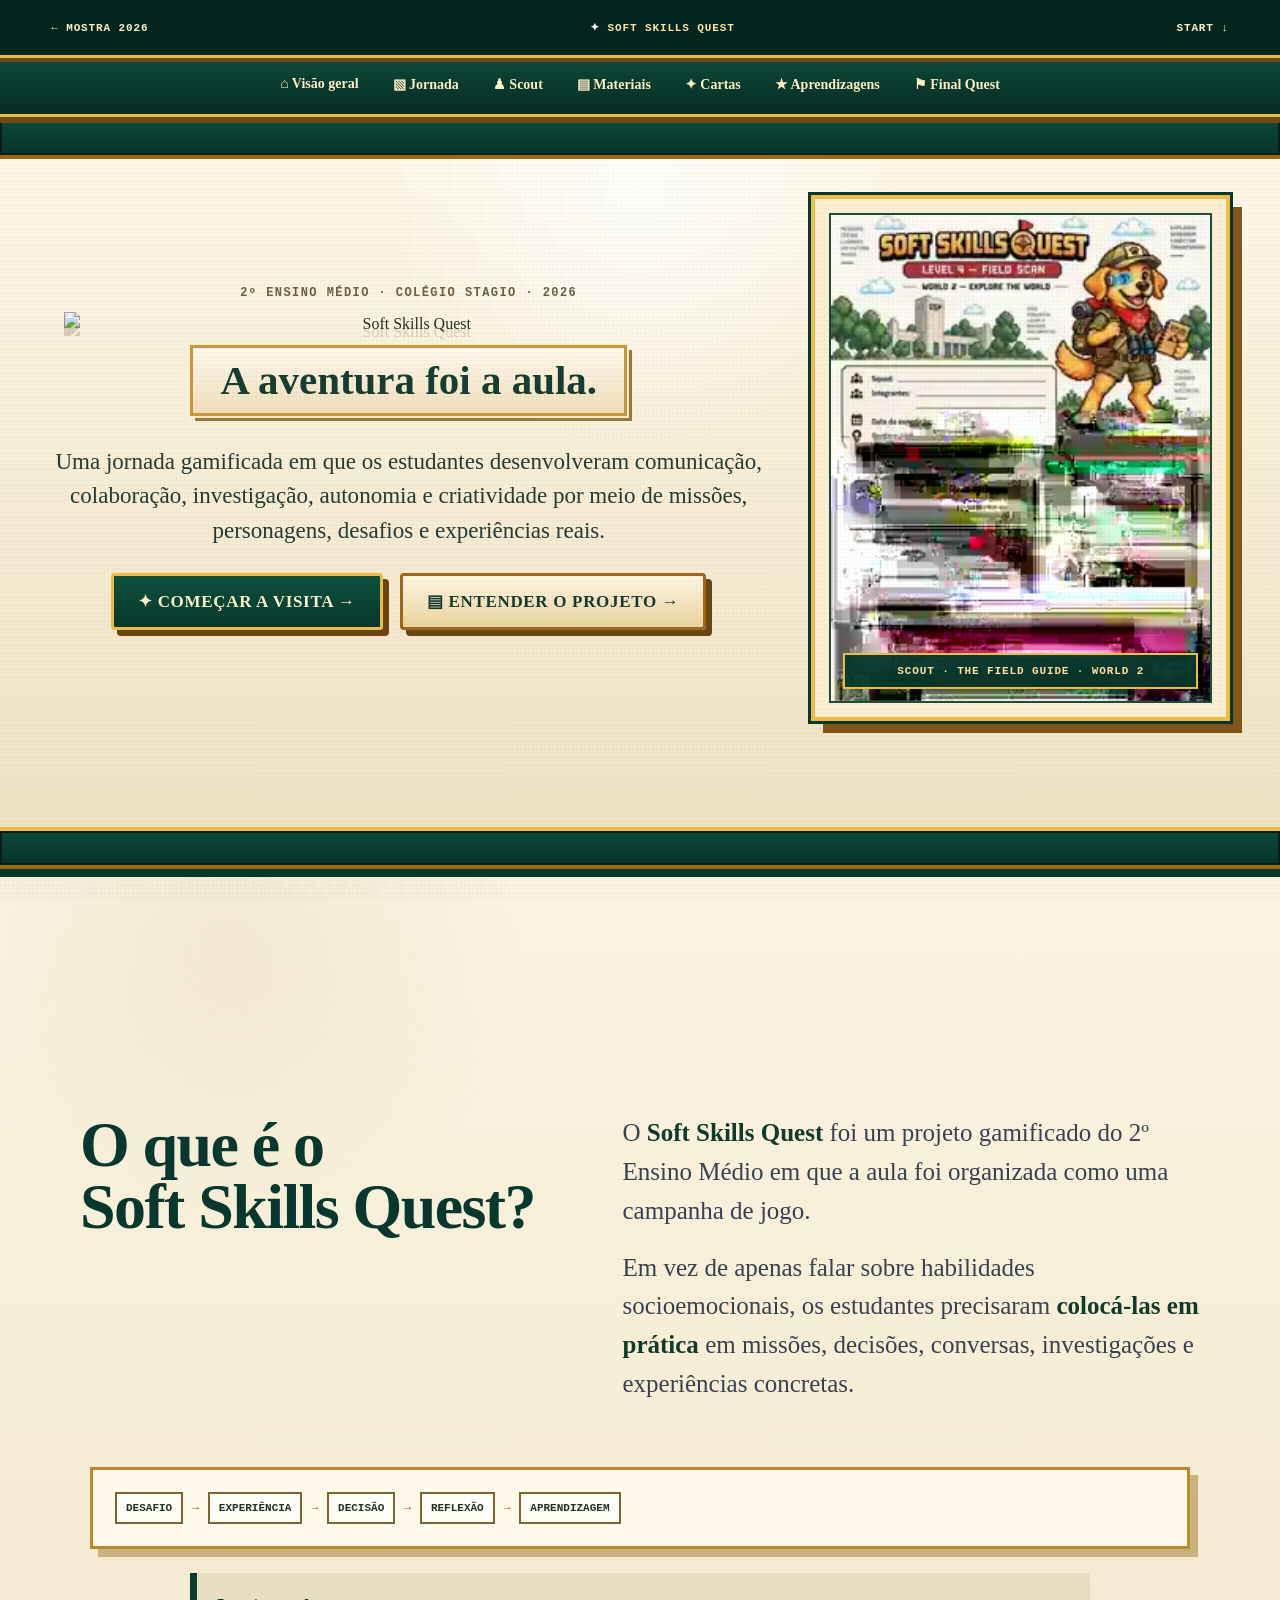
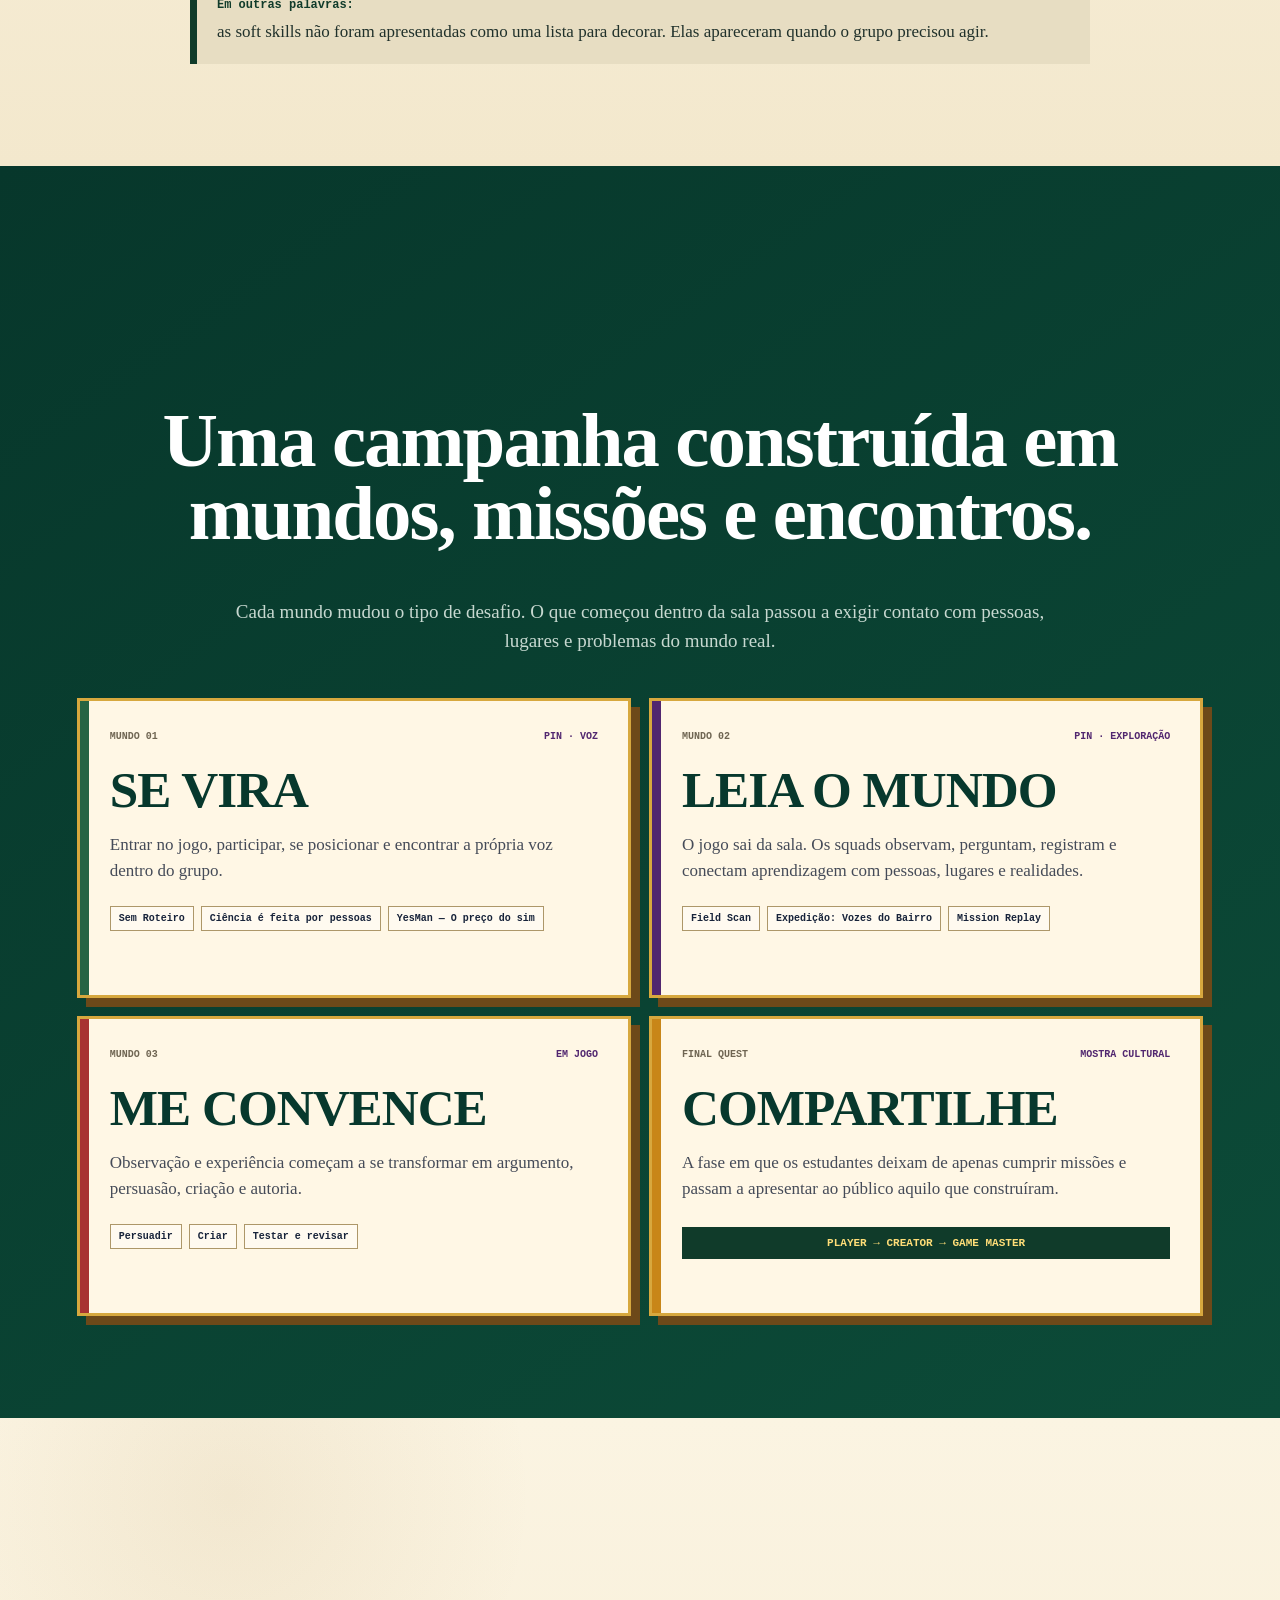
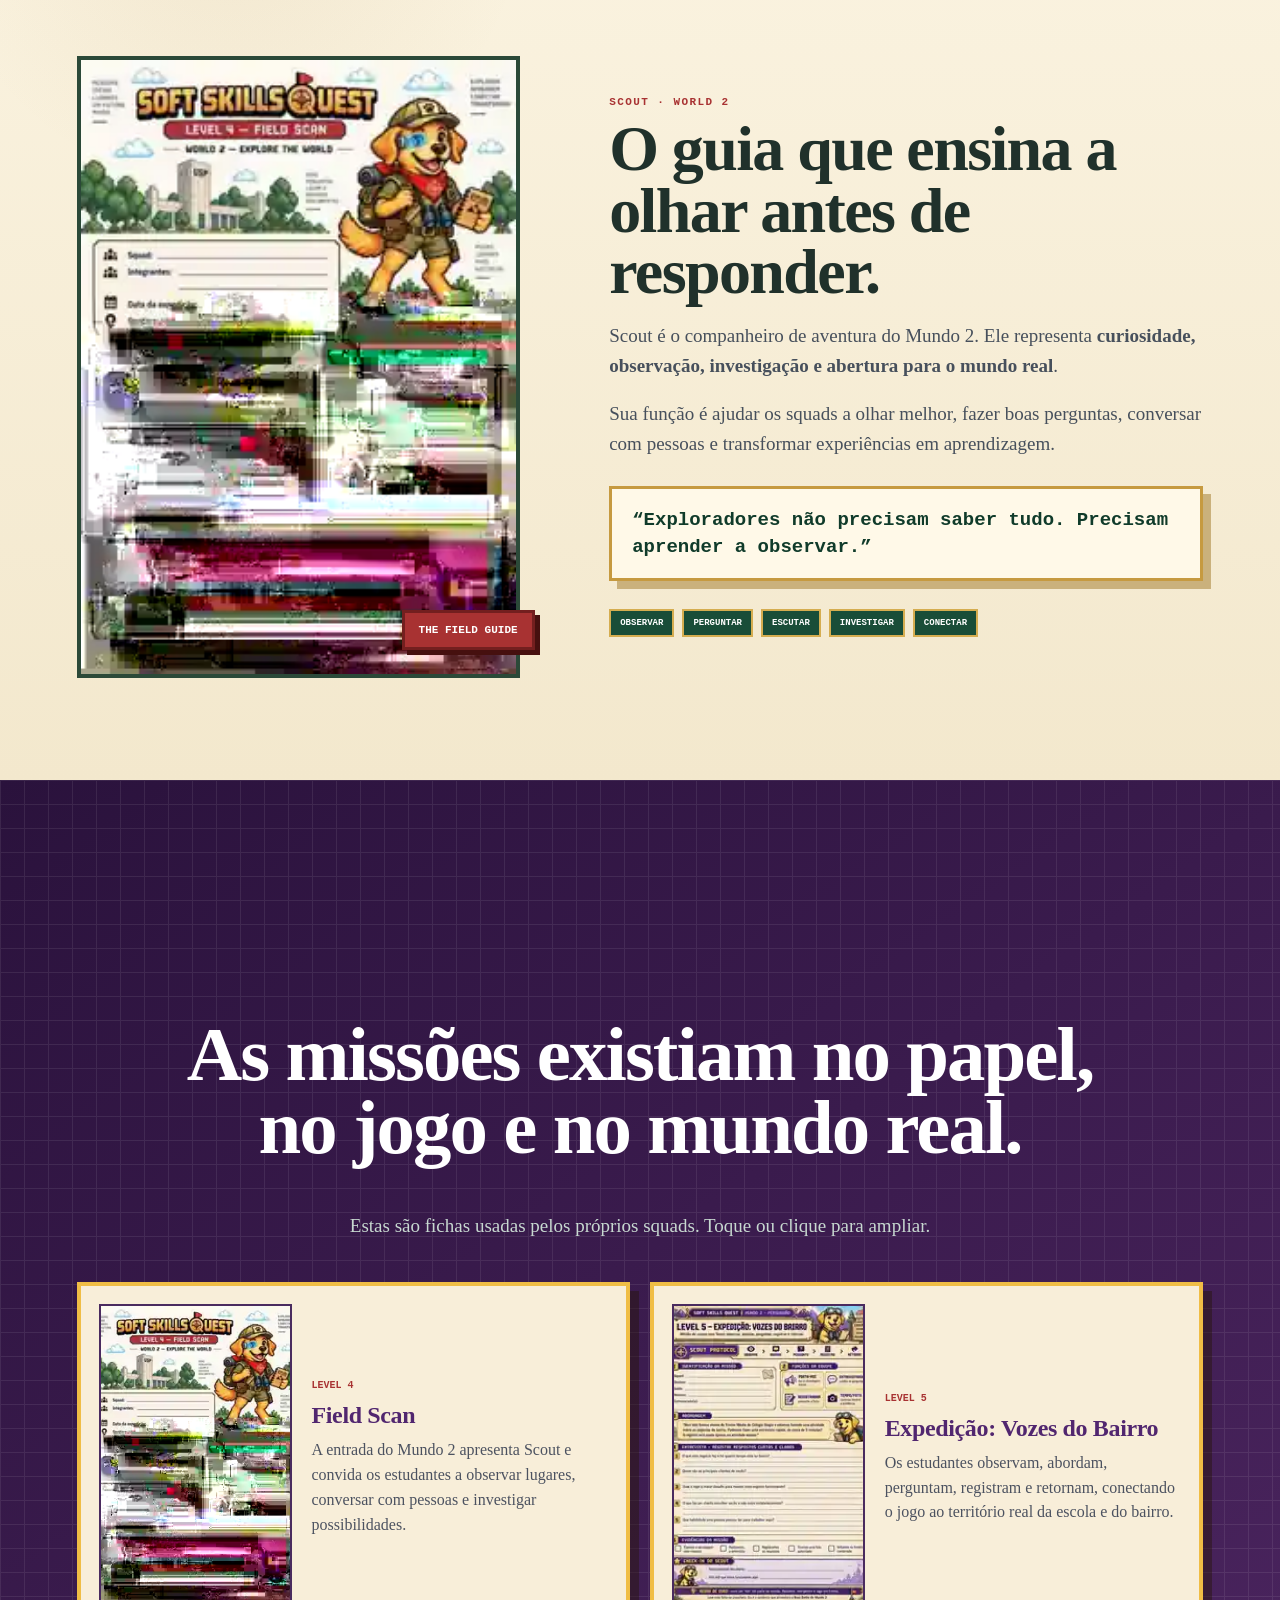
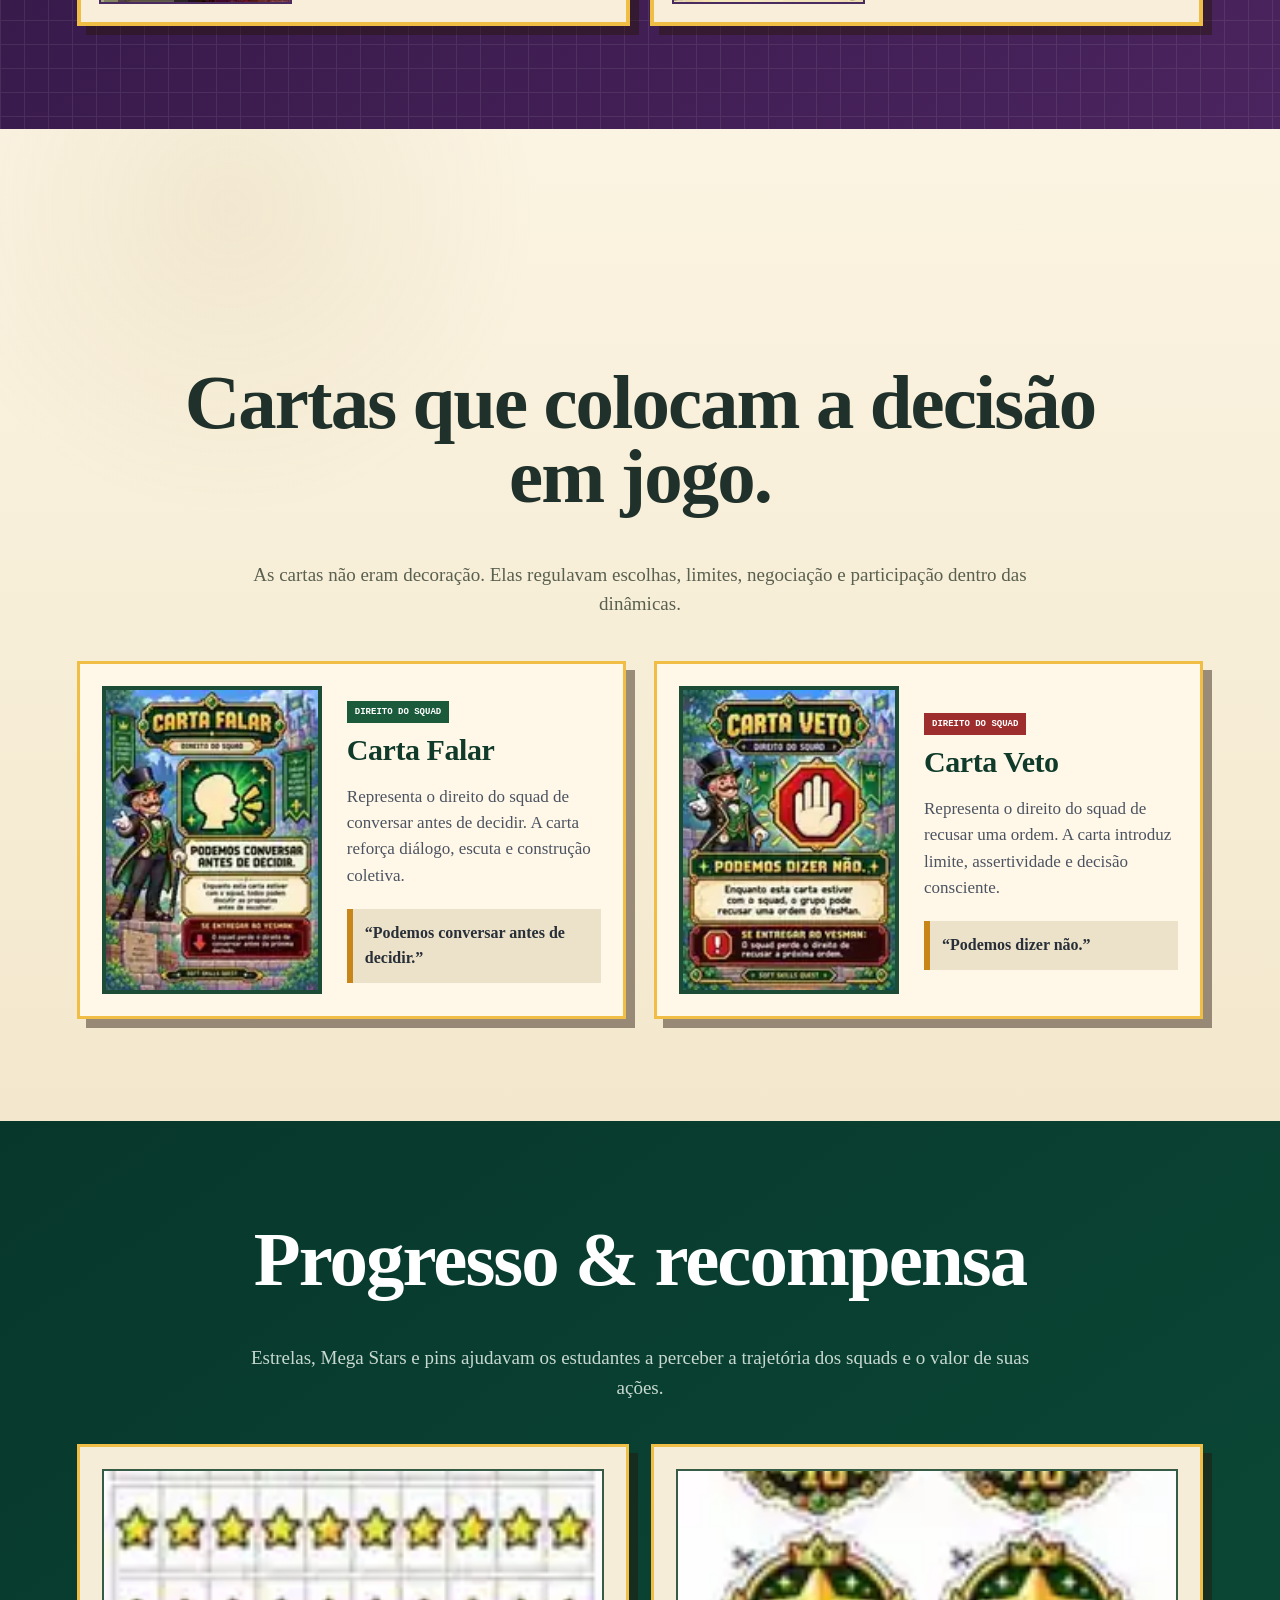
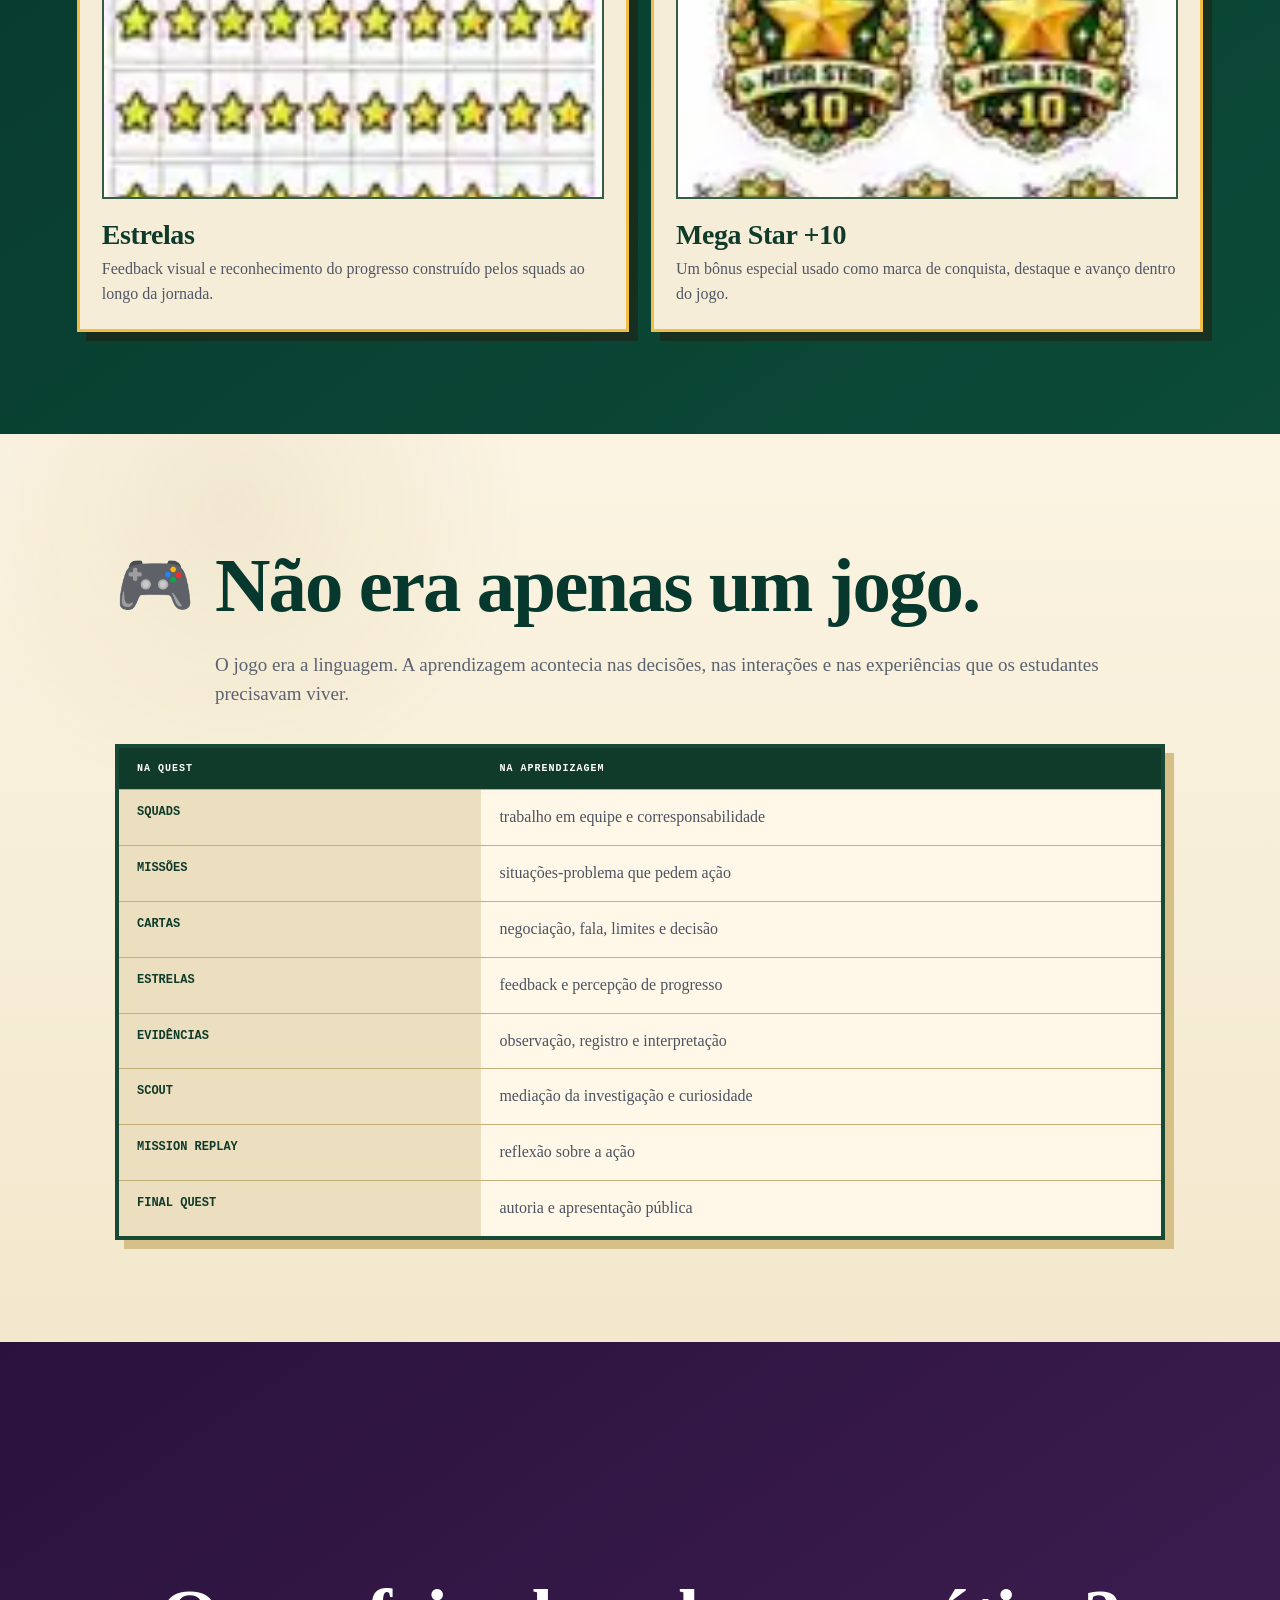
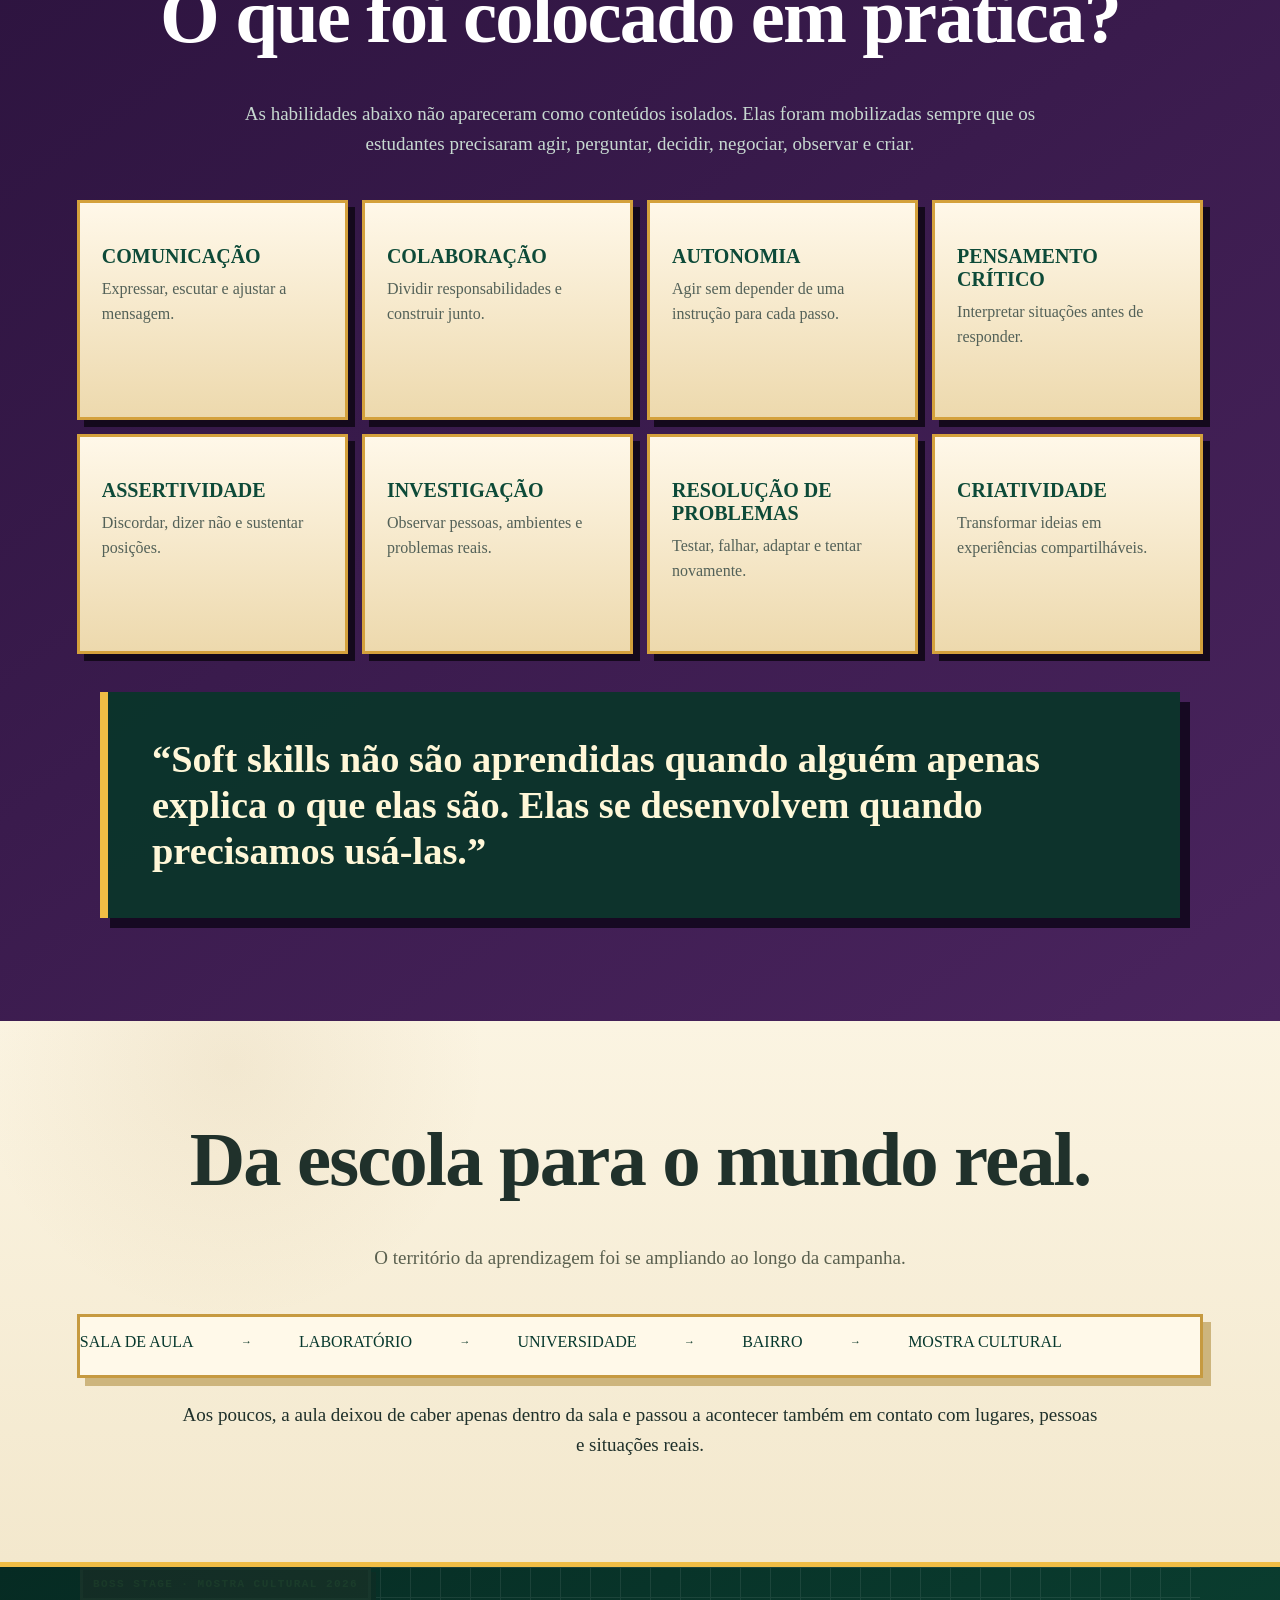
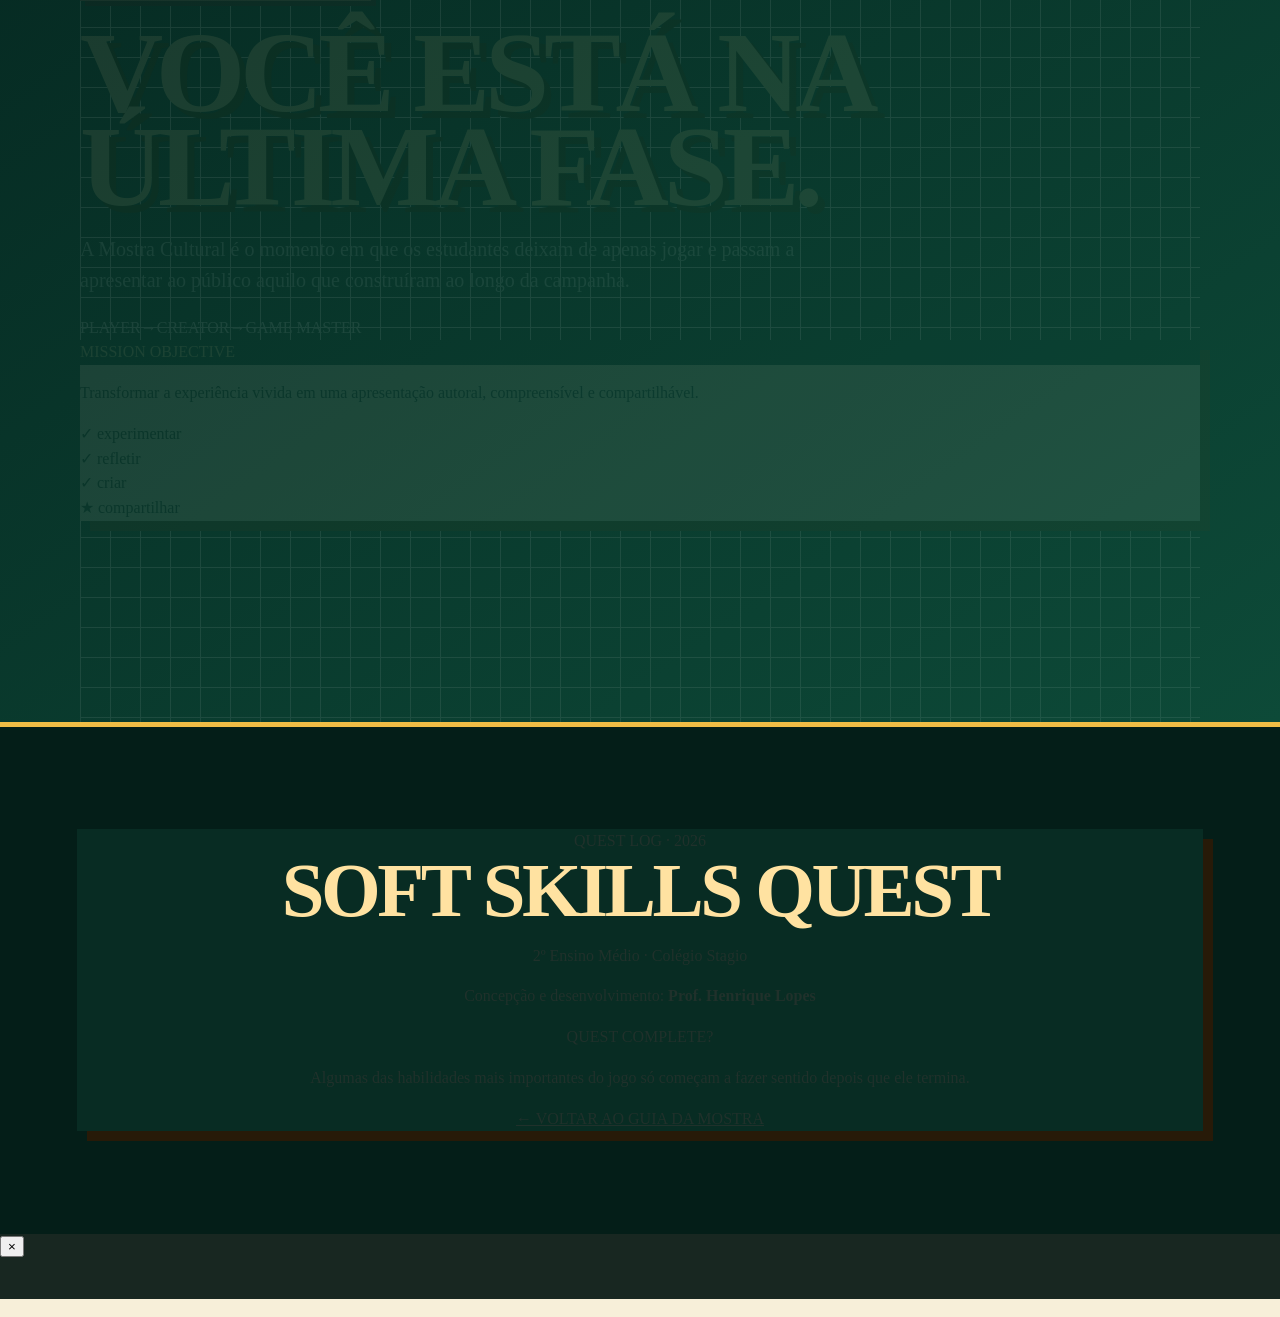
==== commit 213a2b13: "Atualiza landing page com logo original e títulos RPG 16-bit" ====
--- a/soft-skills-quest.html
+++ b/soft-skills-quest.html
@@ -3,37 +3,147 @@
 <head>
 <meta charset="utf-8">
 <meta name="viewport" content="width=device-width,initial-scale=1,viewport-fit=cover">
-<meta name="theme-color" content="#103b2a">
+<meta name="theme-color" content="#07382d">
 <meta name="description" content="Soft Skills Quest — uma jornada gamificada do 2º Ensino Médio do Colégio Stagio.">
 <link rel="icon" href="icon.svg" type="image/svg+xml">
 <link rel="stylesheet" href="soft-skills-quest.css">
+<link rel="stylesheet" href="soft-skills-quest-theme.css">
 <title>Soft Skills Quest — Mostra Cultural 2026</title>
 </head>
 <body>
 <div class="pixel-grid" aria-hidden="true"></div>
-<header class="questbar"><a class="back" href="index.html#projects">← MOSTRA 2026</a><a class="questbrand" href="#top"><span>★</span> SOFT SKILLS QUEST</a><a class="quick" href="#visitor-guide">START ↓</a></header>
-<nav class="tour-nav" aria-label="Navegação do Soft Skills Quest"><a href="#visitor-guide">Sobre</a><a href="#journey">Jornada</a><a href="#scout">Scout</a><a href="#missions">Missões</a><a href="#cards">Cartas</a><a href="#rewards">Progresso</a><a href="#skills">Aprendizagens</a><a href="#finalquest">Final Quest</a></nav>
+<header class="questbar">
+  <a class="back" href="index.html#projects">← MOSTRA 2026</a>
+  <a class="questbrand" href="#top"><span>✦</span> SOFT SKILLS QUEST</a>
+  <a class="quick" href="#visitor-guide">START ↓</a>
+</header>
+<nav class="tour-nav" aria-label="Navegação do Soft Skills Quest">
+  <a href="#visitor-guide">⌂ Visão geral</a>
+  <a href="#journey">▧ Jornada</a>
+  <a href="#scout">♟ Scout</a>
+  <a href="#missions">▤ Materiais</a>
+  <a href="#cards">✦ Cartas</a>
+  <a href="#skills">★ Aprendizagens</a>
+  <a href="#finalquest">⚑ Final Quest</a>
+</nav>
 <main>
 <section class="hero" id="top">
-  <div class="hero-art"><img src="assets/ssq/scout-fieldscan.webp" alt="Scout no Level 4 — Field Scan, Mundo 2 do Soft Skills Quest"></div><div class="hero-shade"></div>
-  <div class="hero-copy reveal"><div class="kicker">2º ENSINO MÉDIO · COLÉGIO STAGIO · 2026</div><div class="pixel-chip">16-BIT LEARNING ADVENTURE</div><h1>SOFT<br><em>SKILLS</em><br>QUEST</h1><p class="hero-line">A aventura foi a aula.</p><p class="hero-intro">Uma jornada gamificada em que os estudantes desenvolveram comunicação, colaboração, investigação, autonomia e criatividade por meio de missões, personagens, desafios e experiências reais.</p><div class="hero-actions"><a class="primary-btn" href="#visitor-guide">▶ COMEÇAR A VISITA</a><a class="secondary-btn" href="#missions">VER MATERIAIS REAIS</a></div></div>
-  <aside class="visitor-console reveal"><div class="console-title"><span>GUIA DO VISITANTE</span><b>START</b></div><div class="console-body"><p><strong>Novo por aqui?</strong> Em poucos minutos você entende a proposta, percorre os mundos, conhece Scout e vê os materiais usados pelos estudantes.</p><div class="console-stat"><span>FORMATO</span><b>JOGO + AULA</b></div><div class="console-stat"><span>EQUIPES</span><b>7 SQUADS</b></div><div class="console-stat"><span>LINGUAGEM</span><b>RPG 16-BIT</b></div><div class="console-stat"><span>FASE FINAL</span><b>MOSTRA CULTURAL</b></div></div></aside>
+  <div class="hero-stage">
+    <div class="hero-main reveal">
+      <div class="hero-kicker">2º ENSINO MÉDIO · COLÉGIO STAGIO · 2026</div>
+      <img class="hero-logo" src="assets/ssq/soft-skills-quest-logo.webp" alt="Soft Skills Quest">
+      <div class="hero-subtitle">A aventura foi a aula.</div>
+      <p class="hero-intro-new">Uma jornada gamificada em que os estudantes desenvolveram comunicação, colaboração, investigação, autonomia e criatividade por meio de missões, personagens, desafios e experiências reais.</p>
+      <div class="hero-actions">
+        <a class="primary-btn" href="#visitor-guide">✦ COMEÇAR A VISITA →</a>
+        <a class="secondary-btn" href="#how">▤ ENTENDER O PROJETO →</a>
+      </div>
+    </div>
+    <aside class="hero-companion reveal">
+      <img src="assets/ssq/scout-fieldscan.webp" alt="Scout no Level 4 — Field Scan, Mundo 2 do Soft Skills Quest">
+      <div class="hero-card-label">SCOUT · THE FIELD GUIDE · WORLD 2</div>
+    </aside>
+  </div>
 </section>
-<section class="section parchment" id="visitor-guide"><div class="section-label">01 · VISÃO GERAL</div><div class="intro-grid"><div class="reveal"><h2>O que é o<br>Soft Skills Quest?</h2></div><div class="large-copy reveal"><p>O <strong>Soft Skills Quest</strong> foi um projeto gamificado do 2º Ensino Médio em que a aula foi organizada como uma campanha de jogo.</p><p>Em vez de apenas falar sobre habilidades socioemocionais, os estudantes precisaram <strong>colocá-las em prática</strong> em missões, decisões, conversas, investigações e experiências concretas.</p></div></div><div class="learning-loop reveal"><span>DESAFIO</span><b>→</b><span>EXPERIÊNCIA</span><b>→</b><span>DECISÃO</span><b>→</b><span>REFLEXÃO</span><b>→</b><span>APRENDIZAGEM</span></div><div class="plain-language reveal"><strong>Em outras palavras:</strong><p>as soft skills não foram apresentadas como uma lista para decorar. Elas apareceram quando o grupo precisou agir.</p></div></section>
-<section class="section dark-section" id="journey"><div class="section-label light">02 · MAPA DA JORNADA</div><div class="section-heading reveal"><h2>Uma campanha construída em mundos, missões e encontros.</h2><p>Cada mundo mudou o tipo de desafio. O que começou dentro da sala passou a exigir contato com pessoas, lugares e problemas do mundo real.</p></div><div class="world-path"><article class="world-card green reveal"><div class="world-id">MUNDO 01 <span>PIN · VOZ</span></div><h3>SE VIRA</h3><p>Entrar no jogo, participar, se posicionar e encontrar a própria voz dentro do grupo.</p><ul><li>Sem Roteiro</li><li>Ciência é feita por pessoas</li><li>YesMan — O preço do sim</li></ul></article><article class="world-card purple reveal"><div class="world-id">MUNDO 02 <span>PIN · EXPLORAÇÃO</span></div><h3>LEIA O MUNDO</h3><p>O jogo sai da sala. Os squads observam, perguntam, registram e conectam aprendizagem com pessoas, lugares e realidades.</p><ul><li>Field Scan</li><li>Expedição: Vozes do Bairro</li><li>Mission Replay</li></ul></article><article class="world-card red reveal"><div class="world-id">MUNDO 03 <span>EM JOGO</span></div><h3>ME CONVENCE</h3><p>Observação e experiência começam a se transformar em argumento, persuasão, criação e autoria.</p><ul><li>Persuadir</li><li>Criar</li><li>Testar e revisar</li></ul></article><article class="world-card gold reveal"><div class="world-id">FINAL QUEST <span>MOSTRA CULTURAL</span></div><h3>COMPARTILHE</h3><p>A fase em que os estudantes deixam de apenas cumprir missões e passam a apresentar ao público aquilo que construíram.</p><div class="transform-line">PLAYER → CREATOR → GAME MASTER</div></article></div></section>
-<section class="section parchment scout-section" id="scout"><div class="section-label">03 · COMPANHEIRO DE AVENTURA</div><div class="scout-layout"><div class="scout-visual reveal"><button class="image-button" data-image="assets/ssq/scout-fieldscan.webp" data-caption="Level 4 — Field Scan · World 2 — Explore the World"><img src="assets/ssq/scout-fieldscan.webp" alt="Scout na ficha real do Level 4 Field Scan"></button><div class="scout-stamp">THE FIELD GUIDE</div></div><div class="scout-copy reveal"><div class="mini-title">SCOUT · WORLD 2</div><h2>O guia que ensina a olhar antes de responder.</h2><p>Scout é o companheiro de aventura do Mundo 2. Ele representa <strong>curiosidade, observação, investigação e abertura para o mundo real</strong>.</p><p>Sua função é ajudar os squads a olhar melhor, fazer boas perguntas, conversar com pessoas e transformar experiências em aprendizagem.</p><blockquote>“Exploradores não precisam saber tudo. Precisam aprender a observar.”</blockquote><div class="tags"><span>OBSERVAR</span><span>PERGUNTAR</span><span>ESCUTAR</span><span>INVESTIGAR</span><span>CONECTAR</span></div></div></div></section>
-<section class="section mission-section" id="missions"><div class="section-label light">04 · MATERIAIS REAIS</div><div class="section-heading reveal"><h2>As missões existiam no papel, no jogo e no mundo real.</h2><p>Estas são fichas usadas pelos próprios squads. Clique em qualquer material para ampliar.</p></div><div class="mission-gallery two-up"><article class="mission-tile reveal"><button class="image-button" data-image="assets/ssq/scout-fieldscan.webp" data-caption="Level 4 — Field Scan · entrada do Mundo 2"><img src="assets/ssq/scout-fieldscan.webp" alt="Level 4 Field Scan — entrada do Mundo 2"></button><div class="mission-copy"><span>LEVEL 4</span><h3>Field Scan</h3><p>A entrada do Mundo 2 apresenta Scout e convida os estudantes a observar lugares, conversar com pessoas e investigar possibilidades.</p></div></article><article class="mission-tile reveal"><button class="image-button" data-image="assets/ssq/level5-expedicao.webp" data-caption="Level 5 — Expedição: Vozes do Bairro"><img src="assets/ssq/level5-expedicao.webp" alt="Level 5 — Expedição: Vozes do Bairro"></button><div class="mission-copy"><span>LEVEL 5</span><h3>Expedição: Vozes do Bairro</h3><p>Os estudantes observam, abordam, perguntam, registram e retornam, conectando o jogo ao território real da escola e do bairro.</p></div></article></div></section>
-<section class="section parchment" id="cards"><div class="section-label">05 · CARTAS DO JOGO</div><div class="section-heading ink reveal"><h2>Cartas que colocam a decisão em jogo.</h2><p>As cartas não eram decoração. Elas regulavam escolhas, limites, negociação e participação dentro das dinâmicas.</p></div><div class="card-showcase"><article class="real-card reveal"><button class="image-button" data-image="assets/ssq/carta-falar.webp" data-caption="Carta Falar — Direito do Squad"><img src="assets/ssq/carta-falar.webp" alt="Carta Falar — Direito do Squad"></button><div><span class="card-label green-label">DIREITO DO SQUAD</span><h3>Carta Falar</h3><p>Representa o direito do squad de conversar antes de decidir. A carta reforça diálogo, escuta e construção coletiva.</p><strong>“Podemos conversar antes de decidir.”</strong></div></article><article class="real-card reveal"><button class="image-button" data-image="assets/ssq/carta-veto.webp" data-caption="Carta Veto — Direito do Squad"><img src="assets/ssq/carta-veto.webp" alt="Carta Veto — Direito do Squad"></button><div><span class="card-label red-label">DIREITO DO SQUAD</span><h3>Carta Veto</h3><p>Representa o direito do squad de recusar uma ordem. A carta introduz limite, assertividade e decisão consciente.</p><strong>“Podemos dizer não.”</strong></div></article></div></section>
-<section class="section reward-section" id="rewards"><div class="section-label light">06 · PROGRESSO & RECOMPENSA</div><div class="section-heading reveal"><h2>Recompensas que tornam o progresso visível.</h2><p>Estrelas, Mega Stars e pins ajudavam os estudantes a perceber a trajetória dos squads e o valor de suas ações.</p></div><div class="reward-grid"><article class="reward-card reveal"><button class="image-button wide" data-image="assets/ssq/estrelas.webp" data-caption="Estrelas do Soft Skills Quest"><img src="assets/ssq/estrelas.webp" alt="Folha de estrelas do Soft Skills Quest"></button><h3>Estrelas</h3><p>Feedback visual e reconhecimento do progresso construído pelos squads ao longo da jornada.</p></article><article class="reward-card reveal"><button class="image-button wide" data-image="assets/ssq/megastar.webp" data-caption="Mega Star +10"><img src="assets/ssq/megastar.webp" alt="Insígnia Mega Star +10"></button><h3>Mega Star +10</h3><p>Um bônus especial usado como marca de conquista, destaque e avanço dentro do jogo.</p></article></div></section>
-<section class="section parchment" id="how"><div class="section-label">07 · POR TRÁS DO JOGO</div><div class="not-just-game reveal"><div>🎮</div><h2>Não era apenas um jogo.</h2><p>O jogo era a linguagem. A aprendizagem acontecia nas decisões, nas interações e nas experiências que os estudantes precisavam viver.</p></div><div class="translation-table reveal"><div class="table-head"><span>NA QUEST</span><span>NA APRENDIZAGEM</span></div><div><b>SQUADS</b><span>trabalho em equipe e corresponsabilidade</span></div><div><b>MISSÕES</b><span>situações-problema que pedem ação</span></div><div><b>CARTAS</b><span>negociação, fala, limites e decisão</span></div><div><b>ESTRELAS</b><span>feedback e percepção de progresso</span></div><div><b>EVIDÊNCIAS</b><span>observação, registro e interpretação</span></div><div><b>SCOUT</b><span>mediação da investigação e curiosidade</span></div><div><b>MISSION REPLAY</b><span>reflexão sobre a ação</span></div><div><b>FINAL QUEST</b><span>autoria e apresentação pública</span></div></div></section>
-<section class="section skills-section" id="skills"><div class="section-label light">08 · SKILLS UNLOCKED</div><div class="section-heading reveal"><h2>O que foi colocado em prática?</h2><p>As habilidades abaixo não apareceram como conteúdos isolados. Elas foram mobilizadas sempre que os estudantes precisaram agir, perguntar, decidir, negociar, observar e criar.</p></div><div class="skills-grid"><article class="skill-card reveal"><b>COMUNICAÇÃO</b><p>Expressar, escutar e ajustar a mensagem.</p></article><article class="skill-card reveal"><b>COLABORAÇÃO</b><p>Dividir responsabilidades e construir junto.</p></article><article class="skill-card reveal"><b>AUTONOMIA</b><p>Agir sem depender de uma instrução para cada passo.</p></article><article class="skill-card reveal"><b>PENSAMENTO CRÍTICO</b><p>Interpretar situações antes de responder.</p></article><article class="skill-card reveal"><b>ASSERTIVIDADE</b><p>Discordar, dizer não e sustentar posições.</p></article><article class="skill-card reveal"><b>INVESTIGAÇÃO</b><p>Observar pessoas, ambientes e problemas reais.</p></article><article class="skill-card reveal"><b>RESOLUÇÃO DE PROBLEMAS</b><p>Testar, falhar, adaptar e tentar novamente.</p></article><article class="skill-card reveal"><b>CRIATIVIDADE</b><p>Transformar ideias em experiências compartilháveis.</p></article></div><div class="thesis reveal">“Soft skills não são aprendidas quando alguém apenas explica o que elas são. Elas se desenvolvem quando precisamos usá-las.”</div></section>
-<section class="section parchment route-section"><div class="section-label">09 · DA ESCOLA PARA O MUNDO REAL</div><div class="route reveal"><span>SALA DE AULA</span><b>→</b><span>LABORATÓRIO</span><b>→</b><span>UNIVERSIDADE</span><b>→</b><span>BAIRRO</span><b>→</b><span>MOSTRA CULTURAL</span></div><p class="route-copy reveal">Aos poucos, a aula deixou de caber apenas dentro da sala e passou a acontecer também em contato com lugares, pessoas e situações reais.</p></section>
-<section class="section final-section" id="finalquest"><div class="final-copy reveal"><div class="section-label light">10 · FINAL QUEST</div><div class="boss-stage">BOSS STAGE · MOSTRA CULTURAL 2026</div><h2>VOCÊ ESTÁ<br>NA ÚLTIMA FASE.</h2><p>A Mostra Cultural é o momento em que os estudantes deixam de apenas jogar e passam a apresentar ao público aquilo que aprenderam, construíram e criaram ao longo da jornada.</p><div class="final-transform"><span>PLAYER</span><b>→</b><span>CREATOR</span><b>→</b><span>GAME MASTER</span></div></div><figure class="final-image reveal"><img src="assets/ssq/level5-expedicao.webp" alt="Expedição Vozes do Bairro, material real do Soft Skills Quest"></figure></section>
-<footer class="credits"><div class="credits-inner"><span>QUEST LOG · 2026</span><h2>SOFT SKILLS QUEST</h2><p>2º Ensino Médio · Colégio Stagio</p><p>Concepção e desenvolvimento: <strong>Prof. Henrique Lopes</strong></p><blockquote>Algumas das habilidades mais importantes do jogo só começam a fazer sentido depois que ele termina.</blockquote><a href="index.html">← VOLTAR AO GUIA DA MOSTRA</a></div></footer>
+
+<section class="section parchment" id="visitor-guide">
+  <div class="title-badge badge-overview" role="img" aria-label="Visão geral"><img src="assets/ssq/titles-atlas.webp" alt=""></div>
+  <div class="intro-grid">
+    <div class="reveal"><h2>O que é o<br>Soft Skills Quest?</h2></div>
+    <div class="large-copy reveal">
+      <p>O <strong>Soft Skills Quest</strong> foi um projeto gamificado do 2º Ensino Médio em que a aula foi organizada como uma campanha de jogo.</p>
+      <p>Em vez de apenas falar sobre habilidades socioemocionais, os estudantes precisaram <strong>colocá-las em prática</strong> em missões, decisões, conversas, investigações e experiências concretas.</p>
+    </div>
+  </div>
+  <div class="learning-loop reveal"><span>DESAFIO</span><b>→</b><span>EXPERIÊNCIA</span><b>→</b><span>DECISÃO</span><b>→</b><span>REFLEXÃO</span><b>→</b><span>APRENDIZAGEM</span></div>
+  <div class="plain-language reveal"><strong>Em outras palavras:</strong><p>as soft skills não foram apresentadas como uma lista para decorar. Elas apareceram quando o grupo precisou agir.</p></div>
+</section>
+
+<section class="section dark-section" id="journey">
+  <div class="title-badge badge-journey" role="img" aria-label="Mapa da jornada"><img src="assets/ssq/titles-atlas.webp" alt=""></div>
+  <div class="section-heading reveal"><h2>Uma campanha construída em mundos, missões e encontros.</h2><p>Cada mundo mudou o tipo de desafio. O que começou dentro da sala passou a exigir contato com pessoas, lugares e problemas do mundo real.</p></div>
+  <div class="world-path">
+    <article class="world-card green reveal"><div class="world-id">MUNDO 01 <span>PIN · VOZ</span></div><h3>SE VIRA</h3><p>Entrar no jogo, participar, se posicionar e encontrar a própria voz dentro do grupo.</p><ul><li>Sem Roteiro</li><li>Ciência é feita por pessoas</li><li>YesMan — O preço do sim</li></ul></article>
+    <article class="world-card purple reveal"><div class="world-id">MUNDO 02 <span>PIN · EXPLORAÇÃO</span></div><h3>LEIA O MUNDO</h3><p>O jogo sai da sala. Os squads observam, perguntam, registram e conectam aprendizagem com pessoas, lugares e realidades.</p><ul><li>Field Scan</li><li>Expedição: Vozes do Bairro</li><li>Mission Replay</li></ul></article>
+    <article class="world-card red reveal"><div class="world-id">MUNDO 03 <span>EM JOGO</span></div><h3>ME CONVENCE</h3><p>Observação e experiência começam a se transformar em argumento, persuasão, criação e autoria.</p><ul><li>Persuadir</li><li>Criar</li><li>Testar e revisar</li></ul></article>
+    <article class="world-card gold reveal"><div class="world-id">FINAL QUEST <span>MOSTRA CULTURAL</span></div><h3>COMPARTILHE</h3><p>A fase em que os estudantes deixam de apenas cumprir missões e passam a apresentar ao público aquilo que construíram.</p><div class="transform-line">PLAYER → CREATOR → GAME MASTER</div></article>
+  </div>
+</section>
+
+<section class="section parchment scout-section" id="scout">
+  <div class="title-badge badge-companion" role="img" aria-label="Companheiro de aventura"><img src="assets/ssq/titles-atlas.webp" alt=""></div>
+  <div class="scout-layout">
+    <div class="scout-visual reveal"><button class="image-button" data-image="assets/ssq/scout-fieldscan.webp" data-caption="Level 4 — Field Scan · World 2 — Explore the World"><img src="assets/ssq/scout-fieldscan.webp" alt="Scout na ficha real do Level 4 Field Scan"></button><div class="scout-stamp">THE FIELD GUIDE</div></div>
+    <div class="scout-copy reveal"><div class="mini-title">SCOUT · WORLD 2</div><h2>O guia que ensina a olhar antes de responder.</h2><p>Scout é o companheiro de aventura do Mundo 2. Ele representa <strong>curiosidade, observação, investigação e abertura para o mundo real</strong>.</p><p>Sua função é ajudar os squads a olhar melhor, fazer boas perguntas, conversar com pessoas e transformar experiências em aprendizagem.</p><blockquote>“Exploradores não precisam saber tudo. Precisam aprender a observar.”</blockquote><div class="tags"><span>OBSERVAR</span><span>PERGUNTAR</span><span>ESCUTAR</span><span>INVESTIGAR</span><span>CONECTAR</span></div></div>
+  </div>
+</section>
+
+<section class="section mission-section" id="missions">
+  <div class="title-badge badge-materials" role="img" aria-label="Materiais reais"><img src="assets/ssq/titles-atlas.webp" alt=""></div>
+  <div class="section-heading reveal"><h2>As missões existiam no papel, no jogo e no mundo real.</h2><p>Estas são fichas usadas pelos próprios squads. Toque ou clique para ampliar.</p></div>
+  <div class="mission-gallery two-up">
+    <article class="mission-tile reveal"><button class="image-button" data-image="assets/ssq/scout-fieldscan.webp" data-caption="Level 4 — Field Scan · entrada do Mundo 2"><img src="assets/ssq/scout-fieldscan.webp" alt="Level 4 Field Scan — entrada do Mundo 2"></button><div class="mission-copy"><span>LEVEL 4</span><h3>Field Scan</h3><p>A entrada do Mundo 2 apresenta Scout e convida os estudantes a observar lugares, conversar com pessoas e investigar possibilidades.</p></div></article>
+    <article class="mission-tile reveal"><button class="image-button" data-image="assets/ssq/level5-expedicao.webp" data-caption="Level 5 — Expedição: Vozes do Bairro"><img src="assets/ssq/level5-expedicao.webp" alt="Level 5 — Expedição: Vozes do Bairro"></button><div class="mission-copy"><span>LEVEL 5</span><h3>Expedição: Vozes do Bairro</h3><p>Os estudantes observam, abordam, perguntam, registram e retornam, conectando o jogo ao território real da escola e do bairro.</p></div></article>
+  </div>
+</section>
+
+<section class="section parchment" id="cards">
+  <div class="title-badge badge-cards" role="img" aria-label="Cartas do jogo"><img src="assets/ssq/titles-atlas.webp" alt=""></div>
+  <div class="section-heading ink reveal"><h2>Cartas que colocam a decisão em jogo.</h2><p>As cartas não eram decoração. Elas regulavam escolhas, limites, negociação e participação dentro das dinâmicas.</p></div>
+  <div class="card-showcase">
+    <article class="real-card reveal"><button class="image-button" data-image="assets/ssq/carta-falar.webp" data-caption="Carta Falar — Direito do Squad"><img src="assets/ssq/carta-falar.webp" alt="Carta Falar — Direito do Squad"></button><div><span class="card-label green-label">DIREITO DO SQUAD</span><h3>Carta Falar</h3><p>Representa o direito do squad de conversar antes de decidir. A carta reforça diálogo, escuta e construção coletiva.</p><strong>“Podemos conversar antes de decidir.”</strong></div></article>
+    <article class="real-card reveal"><button class="image-button" data-image="assets/ssq/carta-veto.webp" data-caption="Carta Veto — Direito do Squad"><img src="assets/ssq/carta-veto.webp" alt="Carta Veto — Direito do Squad"></button><div><span class="card-label red-label">DIREITO DO SQUAD</span><h3>Carta Veto</h3><p>Representa o direito do squad de recusar uma ordem. A carta introduz limite, assertividade e decisão consciente.</p><strong>“Podemos dizer não.”</strong></div></article>
+  </div>
+</section>
+
+<section class="section reward-section" id="rewards">
+  <div class="section-heading reveal"><h2>Progresso & recompensa</h2><p>Estrelas, Mega Stars e pins ajudavam os estudantes a perceber a trajetória dos squads e o valor de suas ações.</p></div>
+  <div class="reward-grid">
+    <article class="reward-card reveal"><button class="image-button wide" data-image="assets/ssq/estrelas.webp" data-caption="Estrelas do Soft Skills Quest"><img src="assets/ssq/estrelas.webp" alt="Folha de estrelas do Soft Skills Quest"></button><h3>Estrelas</h3><p>Feedback visual e reconhecimento do progresso construído pelos squads ao longo da jornada.</p></article>
+    <article class="reward-card reveal"><button class="image-button wide" data-image="assets/ssq/megastar.webp" data-caption="Mega Star +10"><img src="assets/ssq/megastar.webp" alt="Insígnia Mega Star +10"></button><h3>Mega Star +10</h3><p>Um bônus especial usado como marca de conquista, destaque e avanço dentro do jogo.</p></article>
+  </div>
+</section>
+
+<section class="section parchment" id="how">
+  <div class="not-just-game reveal"><div>🎮</div><h2>Não era apenas um jogo.</h2><p>O jogo era a linguagem. A aprendizagem acontecia nas decisões, nas interações e nas experiências que os estudantes precisavam viver.</p></div>
+  <div class="translation-table reveal">
+    <div class="table-head"><span>NA QUEST</span><span>NA APRENDIZAGEM</span></div><div><b>SQUADS</b><span>trabalho em equipe e corresponsabilidade</span></div><div><b>MISSÕES</b><span>situações-problema que pedem ação</span></div><div><b>CARTAS</b><span>negociação, fala, limites e decisão</span></div><div><b>ESTRELAS</b><span>feedback e percepção de progresso</span></div><div><b>EVIDÊNCIAS</b><span>observação, registro e interpretação</span></div><div><b>SCOUT</b><span>mediação da investigação e curiosidade</span></div><div><b>MISSION REPLAY</b><span>reflexão sobre a ação</span></div><div><b>FINAL QUEST</b><span>autoria e apresentação pública</span></div>
+  </div>
+</section>
+
+<section class="section skills-section" id="skills">
+  <div class="title-badge badge-learning" role="img" aria-label="Aprendizagens"><img src="assets/ssq/titles-atlas.webp" alt=""></div>
+  <div class="section-heading reveal"><h2>O que foi colocado em prática?</h2><p>As habilidades abaixo não apareceram como conteúdos isolados. Elas foram mobilizadas sempre que os estudantes precisaram agir, perguntar, decidir, negociar, observar e criar.</p></div>
+  <div class="skills-grid">
+    <article class="skill-card reveal"><b>COMUNICAÇÃO</b><p>Expressar, escutar e ajustar a mensagem.</p></article><article class="skill-card reveal"><b>COLABORAÇÃO</b><p>Dividir responsabilidades e construir junto.</p></article><article class="skill-card reveal"><b>AUTONOMIA</b><p>Agir sem depender de uma instrução para cada passo.</p></article><article class="skill-card reveal"><b>PENSAMENTO CRÍTICO</b><p>Interpretar situações antes de responder.</p></article><article class="skill-card reveal"><b>ASSERTIVIDADE</b><p>Discordar, dizer não e sustentar posições.</p></article><article class="skill-card reveal"><b>INVESTIGAÇÃO</b><p>Observar pessoas, ambientes e problemas reais.</p></article><article class="skill-card reveal"><b>RESOLUÇÃO DE PROBLEMAS</b><p>Testar, falhar, adaptar e tentar novamente.</p></article><article class="skill-card reveal"><b>CRIATIVIDADE</b><p>Transformar ideias em experiências compartilháveis.</p></article>
+  </div>
+  <div class="thesis reveal">“Soft skills não são aprendidas quando alguém apenas explica o que elas são. Elas se desenvolvem quando precisamos usá-las.”</div>
+</section>
+
+<section class="section parchment route-section">
+  <div class="section-heading ink reveal"><h2>Da escola para o mundo real.</h2><p>O território da aprendizagem foi se ampliando ao longo da campanha.</p></div>
+  <div class="route reveal"><span>SALA DE AULA</span><b>→</b><span>LABORATÓRIO</span><b>→</b><span>UNIVERSIDADE</span><b>→</b><span>BAIRRO</span><b>→</b><span>MOSTRA CULTURAL</span></div>
+  <p class="route-copy reveal">Aos poucos, a aula deixou de caber apenas dentro da sala e passou a acontecer também em contato com lugares, pessoas e situações reais.</p>
+</section>
+
+<section class="section finalquest" id="finalquest">
+  <div class="title-badge badge-final" role="img" aria-label="Final Quest"><img src="assets/ssq/titles-atlas.webp" alt=""></div>
+  <div class="final-grid">
+    <div class="final-copy reveal"><div class="boss-stage">BOSS STAGE · MOSTRA CULTURAL 2026</div><h2>VOCÊ ESTÁ NA ÚLTIMA FASE.</h2><p>A Mostra Cultural é o momento em que os estudantes deixam de apenas jogar e passam a apresentar ao público aquilo que construíram ao longo da campanha.</p><div class="transform"><span>PLAYER</span><b>→</b><span>CREATOR</span><b>→</b><span>GAME MASTER</span></div></div>
+    <aside class="final-card reveal"><div class="final-card-head">MISSION OBJECTIVE</div><p>Transformar a experiência vivida em uma apresentação autoral, compreensível e compartilhável.</p><div class="mission-check"><span>✓</span> experimentar</div><div class="mission-check"><span>✓</span> refletir</div><div class="mission-check"><span>✓</span> criar</div><div class="mission-check"><span>★</span> compartilhar</div></aside>
+  </div>
+</section>
+
+<section class="credits section"><div class="credits-box reveal"><div class="tiny">QUEST LOG · 2026</div><h2>SOFT SKILLS QUEST</h2><p>2º Ensino Médio · Colégio Stagio</p><p class="credit-line">Concepção e desenvolvimento: <strong>Prof. Henrique Lopes</strong></p><div class="complete">QUEST COMPLETE?</div><p>Algumas das habilidades mais importantes do jogo só começam a fazer sentido depois que ele termina.</p><a href="index.html">← VOLTAR AO GUIA DA MOSTRA</a></div></section>
 </main>
-<dialog id="imageModal" class="image-modal"><button class="modal-close" aria-label="Fechar">×</button><img id="modalImg" alt=""><p id="modalCaption"></p></dialog>
+
+<div class="modal" id="imageModal" aria-hidden="true"><button class="modal-close" aria-label="Fechar imagem">×</button><figure><img id="modalImage" alt=""><figcaption id="modalCaption"></figcaption></figure></div>
 <script>
-const obs=new IntersectionObserver(es=>es.forEach(e=>{if(e.isIntersecting)e.target.classList.add('seen')}),{threshold:.1});document.querySelectorAll('.reveal').forEach(e=>obs.observe(e));const modal=document.getElementById('imageModal'),modalImg=document.getElementById('modalImg'),modalCaption=document.getElementById('modalCaption');document.querySelectorAll('.image-button').forEach(b=>b.addEventListener('click',()=>{modalImg.src=b.dataset.image;modalCaption.textContent=b.dataset.caption||'';modal.showModal()}));document.querySelector('.modal-close').addEventListener('click',()=>modal.close());modal.addEventListener('click',e=>{if(e.target===modal)modal.close()});
+const obs=new IntersectionObserver(entries=>entries.forEach(e=>{if(e.isIntersecting)e.target.classList.add('seen')}),{threshold:.08});document.querySelectorAll('.reveal').forEach(el=>obs.observe(el));
+const modal=document.getElementById('imageModal'),modalImg=document.getElementById('modalImage'),modalCaption=document.getElementById('modalCaption');
+function closeModal(){modal.classList.remove('open');modal.setAttribute('aria-hidden','true');document.body.style.overflow=''}
+document.querySelectorAll('.image-button').forEach(btn=>btn.addEventListener('click',()=>{modalImg.src=btn.dataset.image;modalImg.alt=btn.dataset.caption||'Material do Soft Skills Quest';modalCaption.textContent=btn.dataset.caption||'';modal.classList.add('open');modal.setAttribute('aria-hidden','false');document.body.style.overflow='hidden'}));
+document.querySelector('.modal-close').addEventListener('click',closeModal);modal.addEventListener('click',e=>{if(e.target===modal)closeModal()});document.addEventListener('keydown',e=>{if(e.key==='Escape')closeModal()});
 </script>
 </body>
 </html>
--- a/soft-skills-quest-theme.css
+++ b/soft-skills-quest-theme.css
@@ -0,0 +1,73 @@
+:root{
+  --ssq-forest:#07382d;
+  --ssq-forest-2:#0d4a38;
+  --ssq-forest-3:#145941;
+  --ssq-gold:#f0bd45;
+  --ssq-gold-hi:#ffe7a0;
+  --ssq-gold-dark:#9f6817;
+  --ssq-paper:#f7efd9;
+  --ssq-paper-2:#fff9eb;
+  --ssq-ink:#20312b;
+  --ssq-red:#a83732;
+  --ssq-purple:#572d75;
+  --ssq-shadow:0 12px 28px rgba(22,31,26,.2);
+}
+html{scroll-padding-top:118px}
+body{background:var(--ssq-paper);color:var(--ssq-ink);font-family:Georgia,"Times New Roman",serif}
+.pixel-grid{opacity:.026}
+.questbar{background:#05261f;color:#fff;border-bottom:3px solid var(--ssq-gold);box-shadow:0 4px 0 #6f4914;font-family:ui-monospace,SFMono-Regular,Menlo,monospace}
+.questbrand{color:var(--ssq-gold-hi)!important}.back,.quick{color:#fff3cd!important}
+.tour-nav{background:linear-gradient(180deg,#0d4938,#062d25);border-bottom:3px solid var(--ssq-gold);box-shadow:0 6px 0 #6f4914;gap:10px}
+.tour-nav a{background:transparent;border:0;color:#fff1c8;font-family:Georgia,"Times New Roman",serif;font-size:14px;text-transform:none;padding:9px 12px;border-bottom:3px solid transparent}
+.tour-nav a:hover,.tour-nav a:focus{background:rgba(255,255,255,.06);color:var(--ssq-gold-hi);border-bottom-color:var(--ssq-gold)}
+.hero{min-height:760px;display:block;padding:0;overflow:hidden;background:
+  radial-gradient(circle at 50% 10%,rgba(255,255,255,.8),transparent 28%),
+  linear-gradient(180deg,rgba(255,250,234,.97),rgba(239,225,193,.96));
+  border-bottom:8px solid var(--ssq-forest)}
+.hero:before,.hero:after{content:"";position:absolute;left:0;right:0;height:34px;z-index:2;background:linear-gradient(180deg,#0b4a38,#073329);border-top:4px solid var(--ssq-gold);border-bottom:4px solid var(--ssq-gold-dark);box-shadow:inset 0 0 0 2px #051d17}
+.hero:before{top:0}.hero:after{bottom:0}
+.hero-stage{position:relative;z-index:3;width:min(1180px,calc(100% - 34px));margin:auto;padding:78px 0 84px;display:grid;grid-template-columns:minmax(0,1.2fr) minmax(300px,.7fr);gap:44px;align-items:center}
+.hero-main{text-align:center}
+.hero-logo{display:block;width:min(720px,96%);height:auto;margin:0 auto 6px;filter:drop-shadow(0 8px 0 rgba(61,39,6,.18))}
+.hero-kicker{font:800 12px ui-monospace,SFMono-Regular,Menlo,monospace;letter-spacing:.12em;color:#6d5e42;text-transform:uppercase;margin-bottom:12px}
+.hero-subtitle{display:inline-block;margin:3px auto 20px;padding:10px 27px;background:linear-gradient(#fffaf0,#f1dfb9);border:3px solid #c89a3d;outline:2px solid #fff4cf;box-shadow:5px 5px 0 #9e7939;color:#163e30;font-size:clamp(27px,3.2vw,43px);font-weight:800;line-height:1.08}
+.hero-intro-new{max-width:760px;margin:8px auto 26px;font-size:clamp(18px,1.8vw,24px);line-height:1.5;color:#263b34}
+.hero-actions{justify-content:center;gap:17px}
+.primary-btn,.secondary-btn{font-family:Georgia,"Times New Roman",serif;font-size:17px;padding:15px 24px;border-radius:4px;box-shadow:6px 6px 0 #6a4614}
+.primary-btn{background:linear-gradient(#0e513d,#07382c);color:#fff4cf;border:3px solid var(--ssq-gold)}
+.secondary-btn{background:linear-gradient(#fff8e6,#ead49e);color:#173a2f;border:3px solid var(--ssq-gold-dark)}
+.hero-companion{position:relative;padding:14px;background:#fbf0d4;border:4px solid var(--ssq-gold);outline:3px solid var(--ssq-forest);box-shadow:12px 12px 0 #81561a;transform:rotate(1deg)}
+.hero-companion img{display:block;width:100%;max-height:490px;object-fit:cover;object-position:70% 13%;border:2px solid #214b3a}
+.hero-companion .hero-card-label{position:absolute;left:28px;right:28px;bottom:28px;padding:10px 12px;background:#07382df2;border:2px solid var(--ssq-gold);color:#ffe4a0;font:900 11px ui-monospace,monospace;text-align:center;letter-spacing:.08em}
+.section{padding:clamp(72px,8vw,118px) clamp(20px,6vw,84px)}
+.parchment{background:
+  radial-gradient(circle at 18% 8%,rgba(161,118,45,.09),transparent 22%),
+  linear-gradient(180deg,#fbf4e2,#f3e8cd)}
+.dark-section,.reward-section{background:linear-gradient(145deg,#07372b,#0c4b38);color:#fff}
+.mission-section,.skills-section{background:linear-gradient(145deg,#2a123c,#4a245e);color:#fff}
+.section-label{display:none!important}
+.title-badge{position:relative;width:min(580px,96%);aspect-ratio:580/105;overflow:hidden;margin:0 auto 30px;filter:drop-shadow(0 6px 0 rgba(55,35,8,.2));}
+.title-badge img{position:absolute;left:0;top:0;width:100%;height:auto;transform:translateY(var(--shift,0));pointer-events:none}
+.badge-overview{--shift:-.25%}.badge-journey{--shift:-14.75%}.badge-companion{--shift:-29.55%}.badge-materials{--shift:-43.4%}.badge-cards{--shift:-57.9%}.badge-learning{--shift:-72.55%}.badge-final{--shift:-85.75%}
+.section-heading{grid-template-columns:1fr;max-width:980px;margin:0 auto 42px;text-align:center}
+.section-heading h2,.intro-grid h2,.scout-copy h2,.not-just-game h2{font-family:Georgia,"Times New Roman",serif;color:inherit;letter-spacing:-.025em}
+.section-heading p{max-width:820px;margin:12px auto 0;font-size:19px}.section-heading.ink p{color:#5a604f}
+.intro-grid{max-width:1120px;margin:auto;grid-template-columns:.9fr 1.1fr;gap:70px}.intro-grid h2{font-size:clamp(40px,5vw,66px);color:var(--ssq-forest)}
+.learning-loop{max-width:1100px;margin:45px auto 0;border-color:#b88b31;background:#fff9e9;box-shadow:8px 8px 0 #cab27e}.plain-language{margin:24px auto 0}
+.world-path{max-width:1160px;margin:auto}.world-card{border-color:#d7a83e;background:#fff7e5;box-shadow:9px 9px 0 #6d4919}.world-card h3{font-family:Georgia,"Times New Roman",serif;font-size:clamp(34px,4vw,56px);letter-spacing:-.02em;color:var(--ssq-forest)}
+.world-card ul li{font-family:ui-monospace,SFMono-Regular,Menlo,monospace}
+.scout-layout{max-width:1160px;margin:auto}.scout-copy h2{font-size:clamp(40px,5vw,65px)}
+.scout-copy blockquote{border-color:#c69a40;background:#fff9e8;box-shadow:8px 8px 0 #cab17c}
+.mission-gallery,.card-showcase,.reward-grid,.skills-grid{max-width:1160px;margin-left:auto;margin-right:auto}
+.mission-tile,.real-card,.reward-card{border-color:var(--ssq-gold);box-shadow:9px 9px 0 rgba(38,22,8,.45)}
+.mission-copy h3,.real-card h3,.reward-card h3{font-family:Georgia,"Times New Roman",serif;letter-spacing:-.015em}
+.not-just-game,.translation-table{max-width:1050px;margin-left:auto;margin-right:auto}.not-just-game{margin-bottom:36px}.not-just-game h2{color:var(--ssq-forest)}
+.skills-grid{grid-template-columns:repeat(4,1fr)}.skill-card{background:linear-gradient(#fff8e9,#edd9ad);border:3px solid #d4a13c;box-shadow:7px 7px 0 #14091c;color:#24352e}.skill-card b{font-family:Georgia,"Times New Roman",serif;color:#0d4a38;font-size:20px}.skill-card p{color:#536158}
+.thesis{max-width:1080px;margin:38px auto 0;border-color:var(--ssq-gold);background:#0a352af0;color:#fff7d8;font-family:Georgia,"Times New Roman",serif}
+.route{max-width:1150px;margin:auto;border:3px solid #c69a40;background:#fff9e9;box-shadow:8px 8px 0 #cdb57d}.route span{font-family:Georgia,"Times New Roman",serif;color:var(--ssq-forest)}.route-copy{max-width:920px;margin:22px auto 0;text-align:center;font-size:19px}
+.finalquest{background:linear-gradient(145deg,#062b23,#0d4a38);color:#fff;border-top:5px solid var(--ssq-gold)}
+.final-grid{max-width:1120px;margin:auto}.final-copy h2{font-family:Georgia,"Times New Roman",serif;color:#ffe3a0}.boss-stage{color:#f5c95d}.final-card{background:#fff4d6;color:#22362f;border-color:var(--ssq-gold);box-shadow:10px 10px 0 #5b3d14}.final-card-head{background:#0a3e31;color:#ffe5a6}
+.credits{background:#041e18;border-top:5px solid var(--ssq-gold)}.credits-box{border-color:var(--ssq-gold);background:#082c23;box-shadow:10px 10px 0 #271a08}.credits h2{font-family:Georgia,"Times New Roman",serif;color:#ffe2a1}
+.modal{background:rgba(3,20,16,.91)}
+@media(max-width:1000px){.hero-stage{grid-template-columns:1fr;padding-top:70px}.hero-companion{max-width:560px;margin:auto;transform:none}.intro-grid{grid-template-columns:1fr;gap:28px}.skills-grid{grid-template-columns:repeat(2,1fr)}}
+@media(max-width:720px){html{scroll-padding-top:106px}.questbar{height:52px}.tour-nav{top:52px;justify-content:flex-start;padding:7px 10px}.tour-nav a{font-size:12px;padding:7px 9px}.hero-stage{padding:66px 17px 72px;width:100%;gap:30px}.hero-logo{width:100%}.hero-subtitle{font-size:26px;padding:9px 15px}.hero-intro-new{font-size:17px}.hero-actions{flex-direction:column}.primary-btn,.secondary-btn{width:100%;font-size:16px}.hero-companion{width:90%}.section{padding-left:18px;padding-right:18px}.title-badge{width:100%;margin-bottom:22px}.intro-grid h2{font-size:42px}.world-path,.mission-gallery,.card-showcase,.reward-grid,.skills-grid{grid-template-columns:1fr}.mission-tile,.real-card{grid-template-columns:1fr}.translation-table>div{grid-template-columns:.78fr 1.22fr}.route{gap:7px}.route b{display:none}.route span{font-size:11px}.final-grid{grid-template-columns:1fr}}
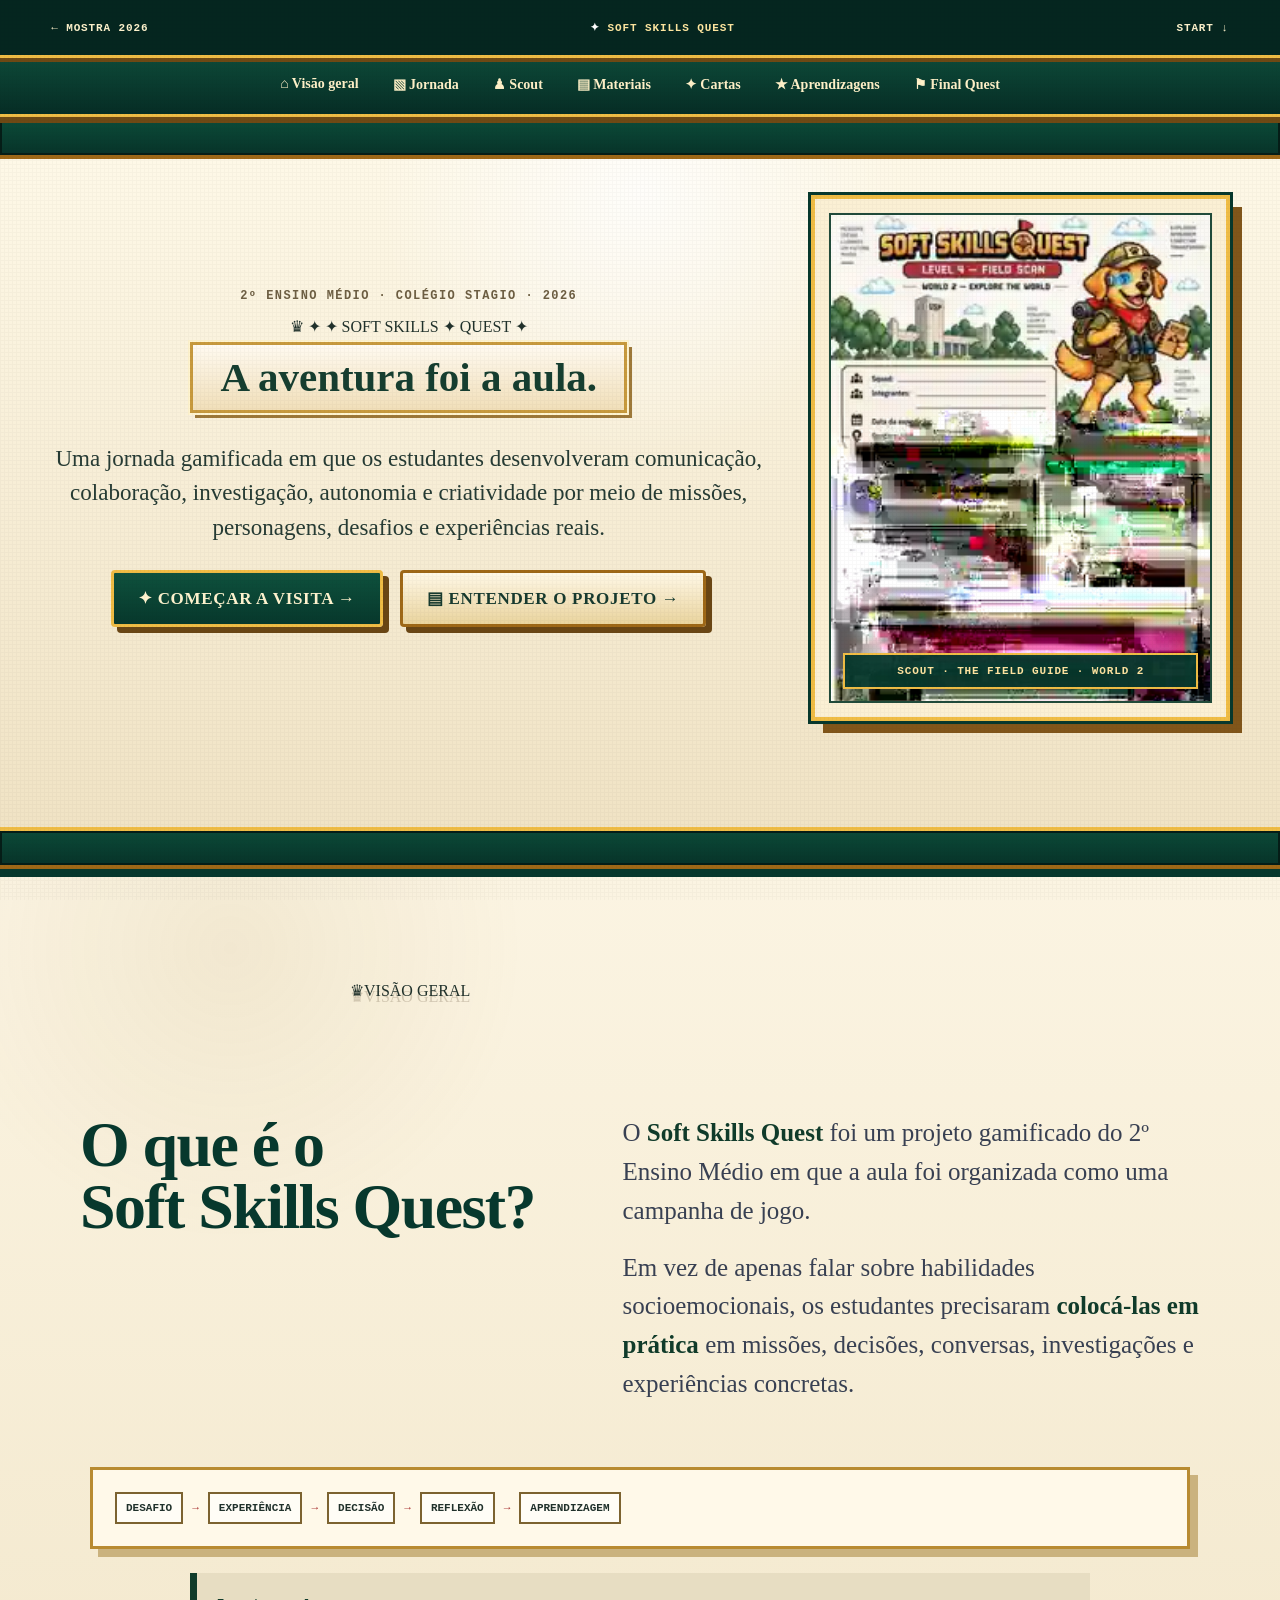
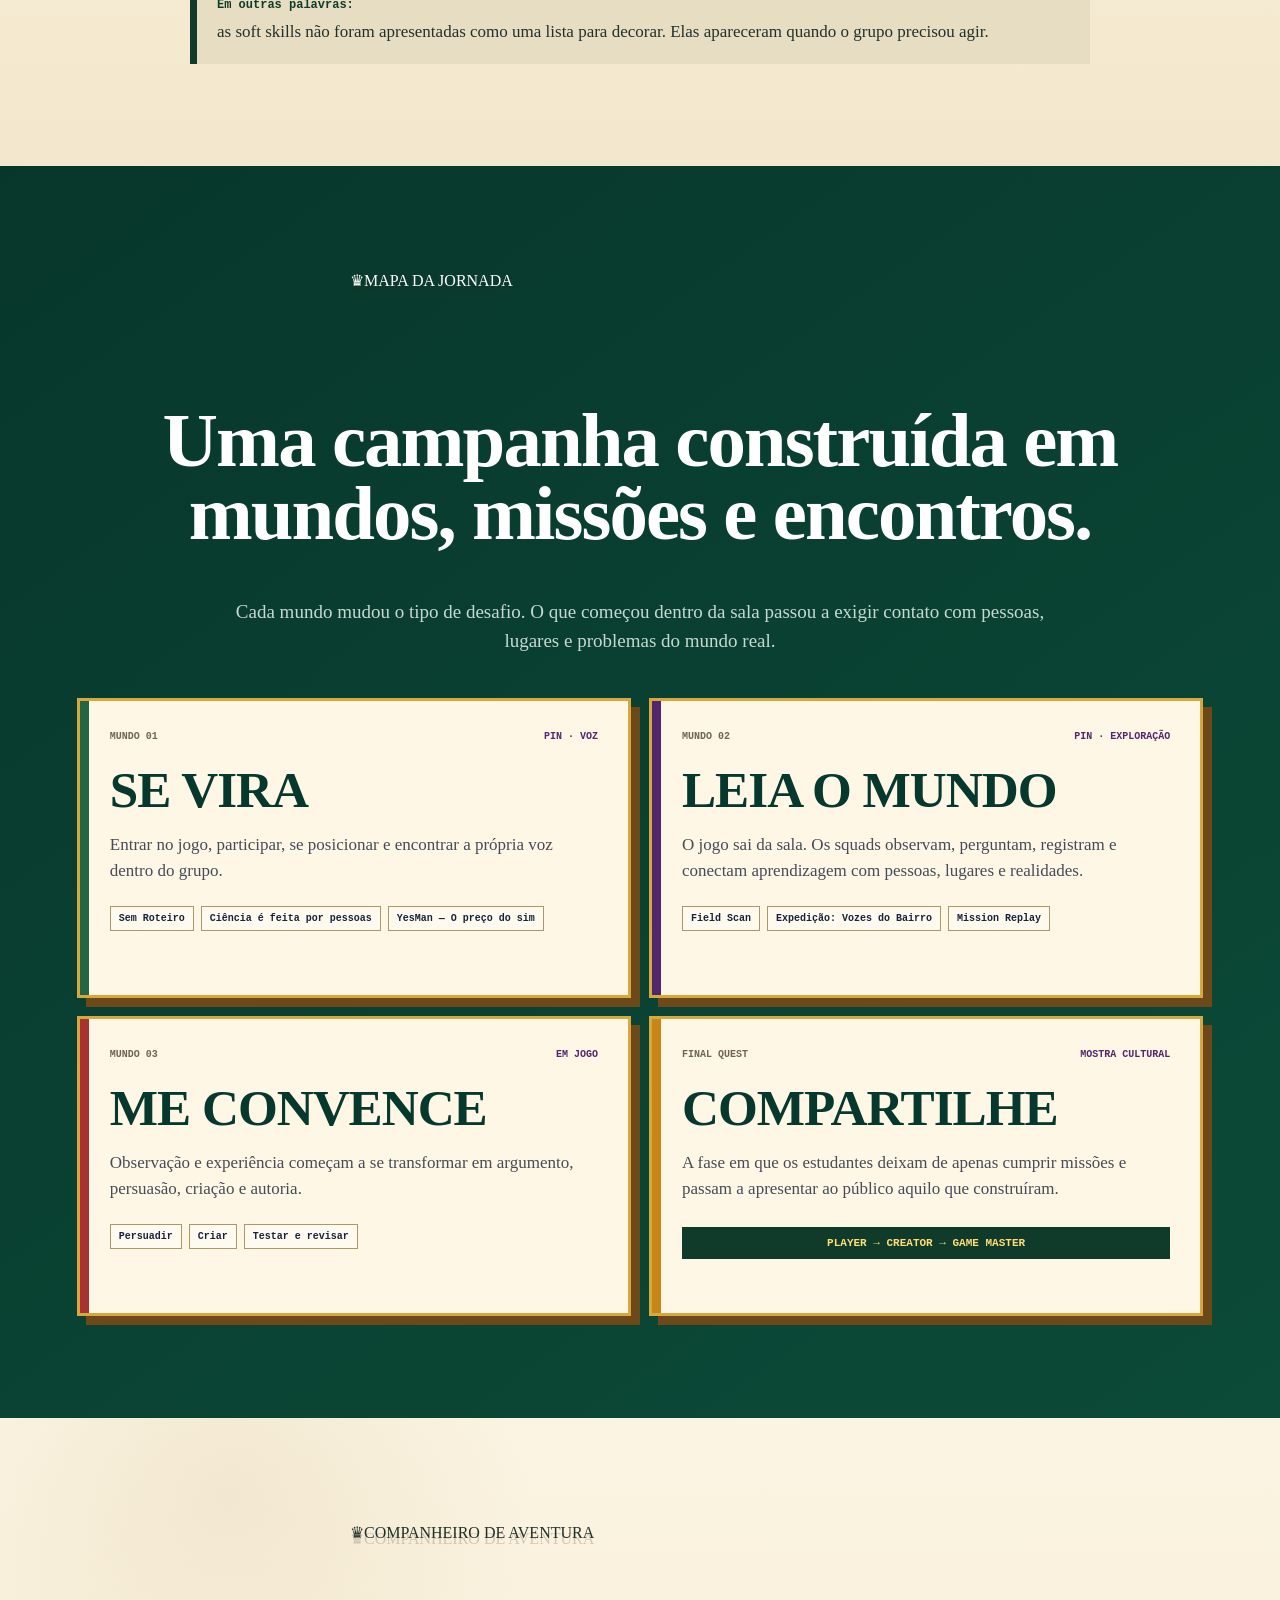
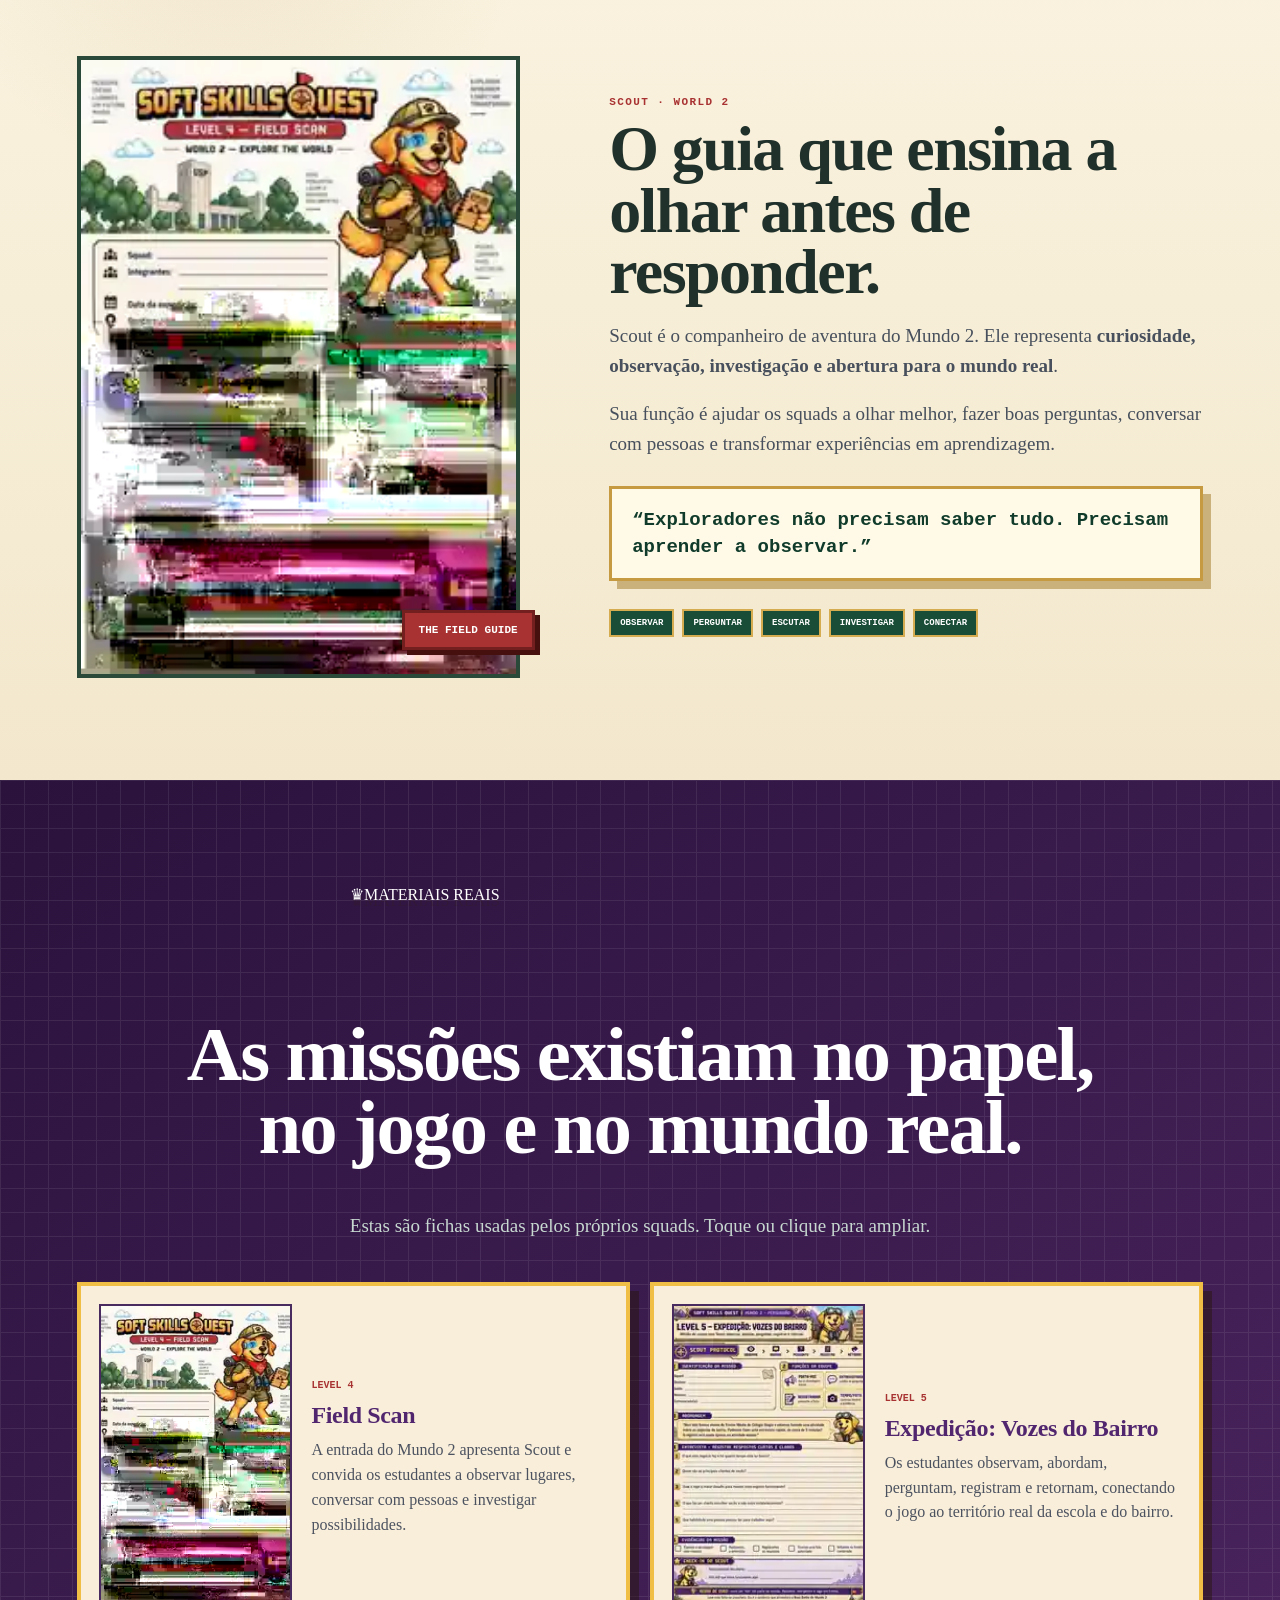
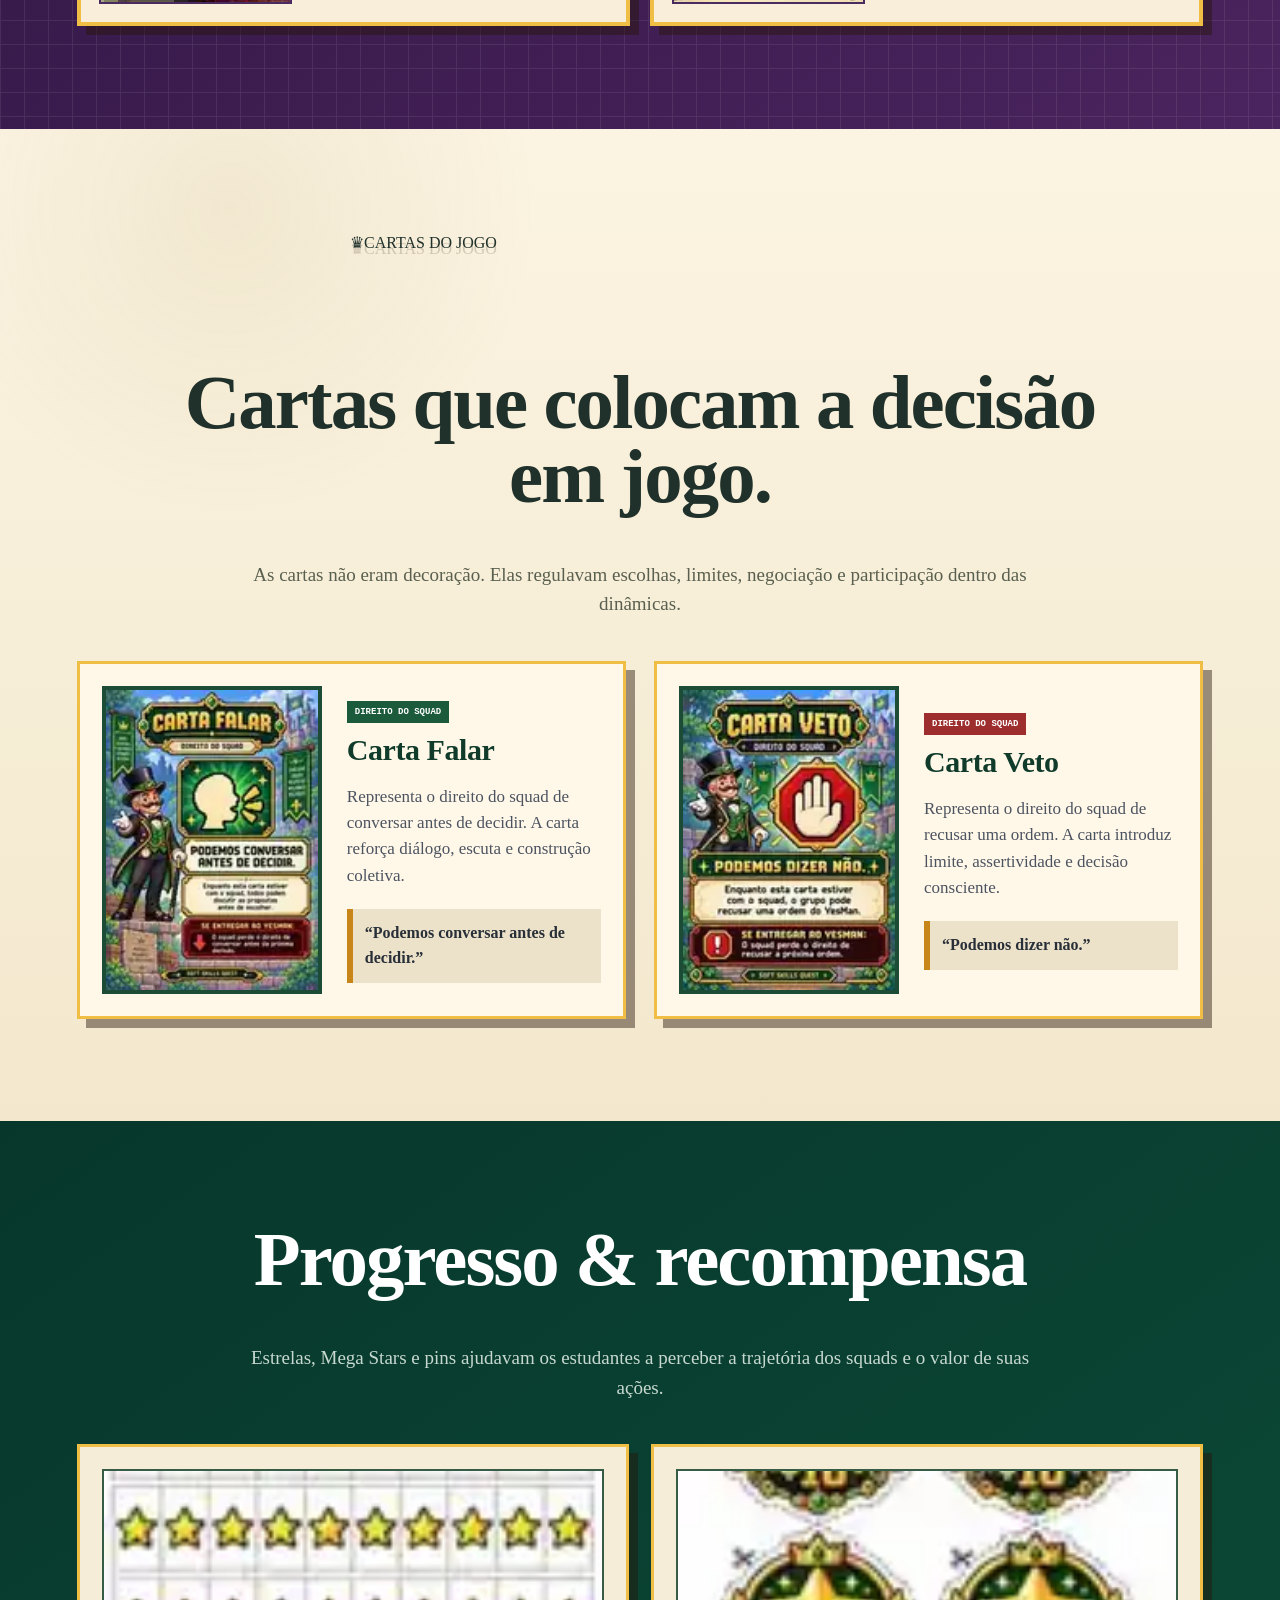
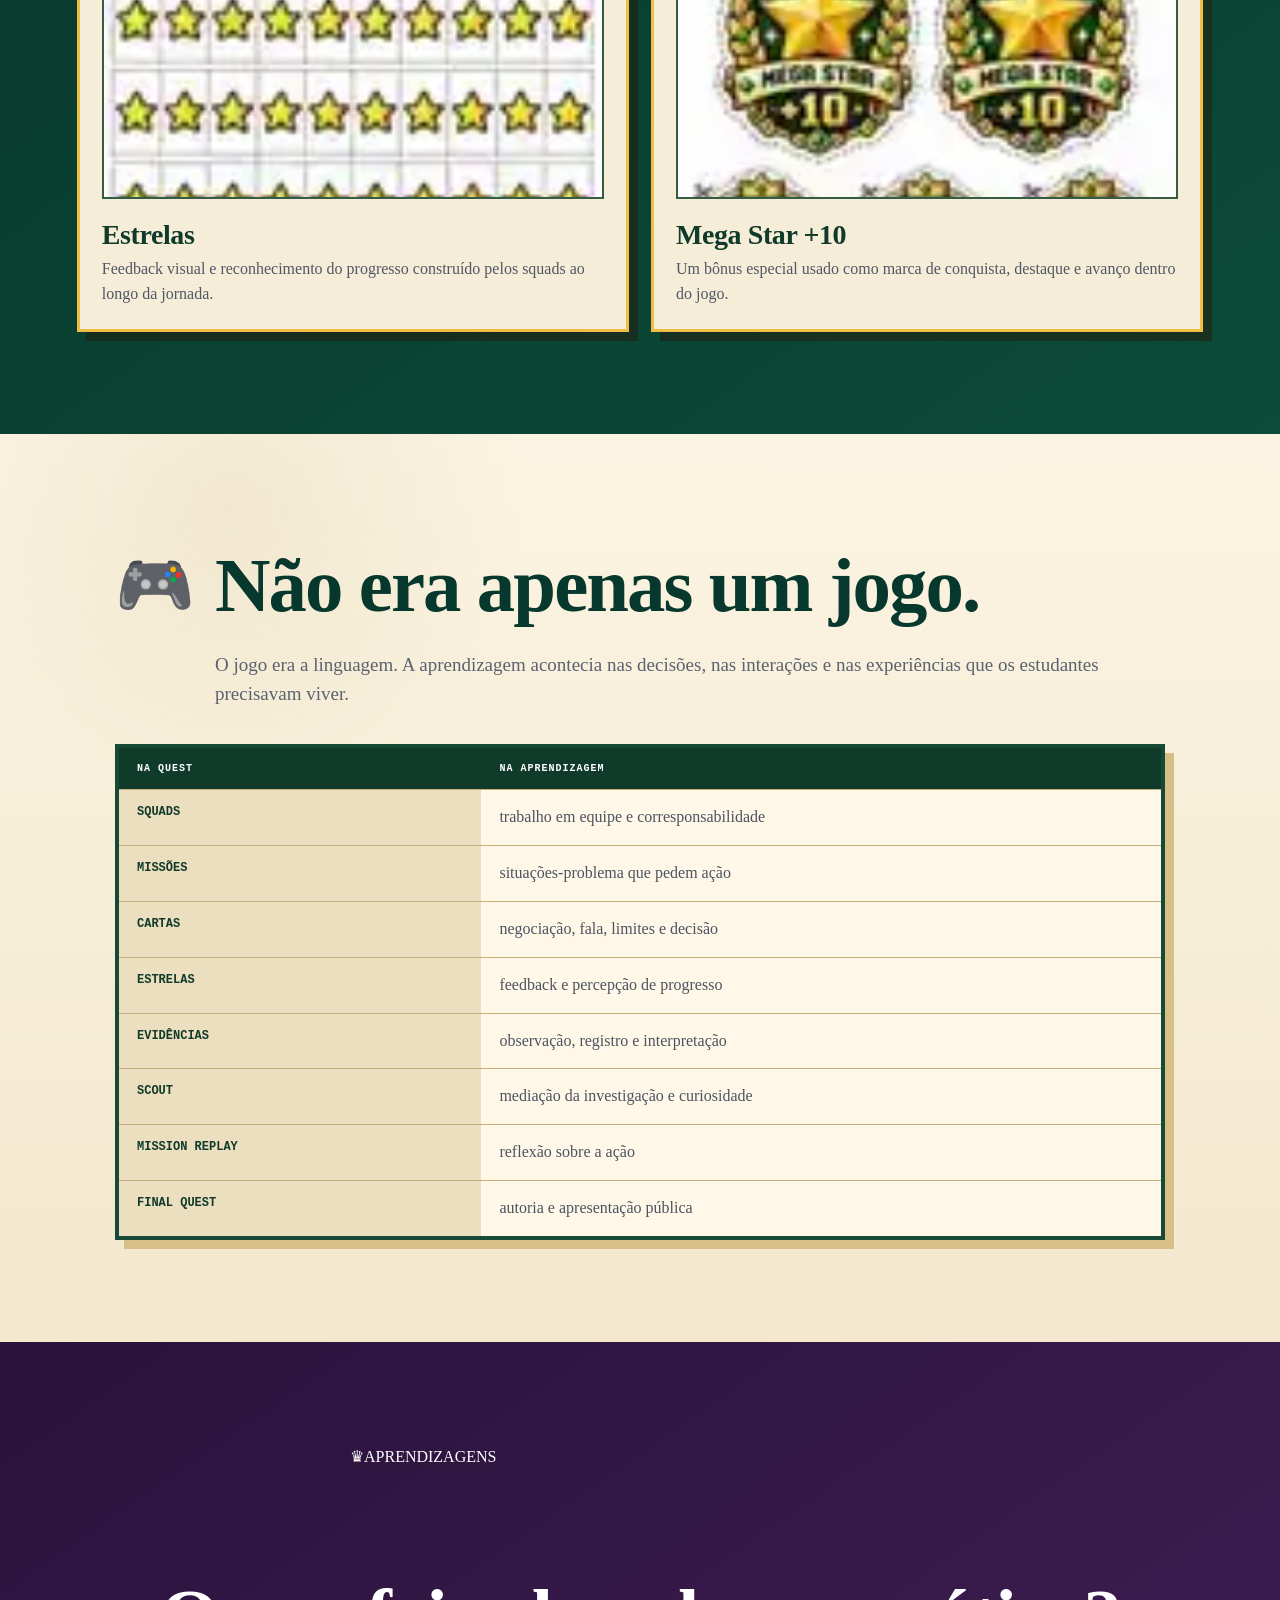
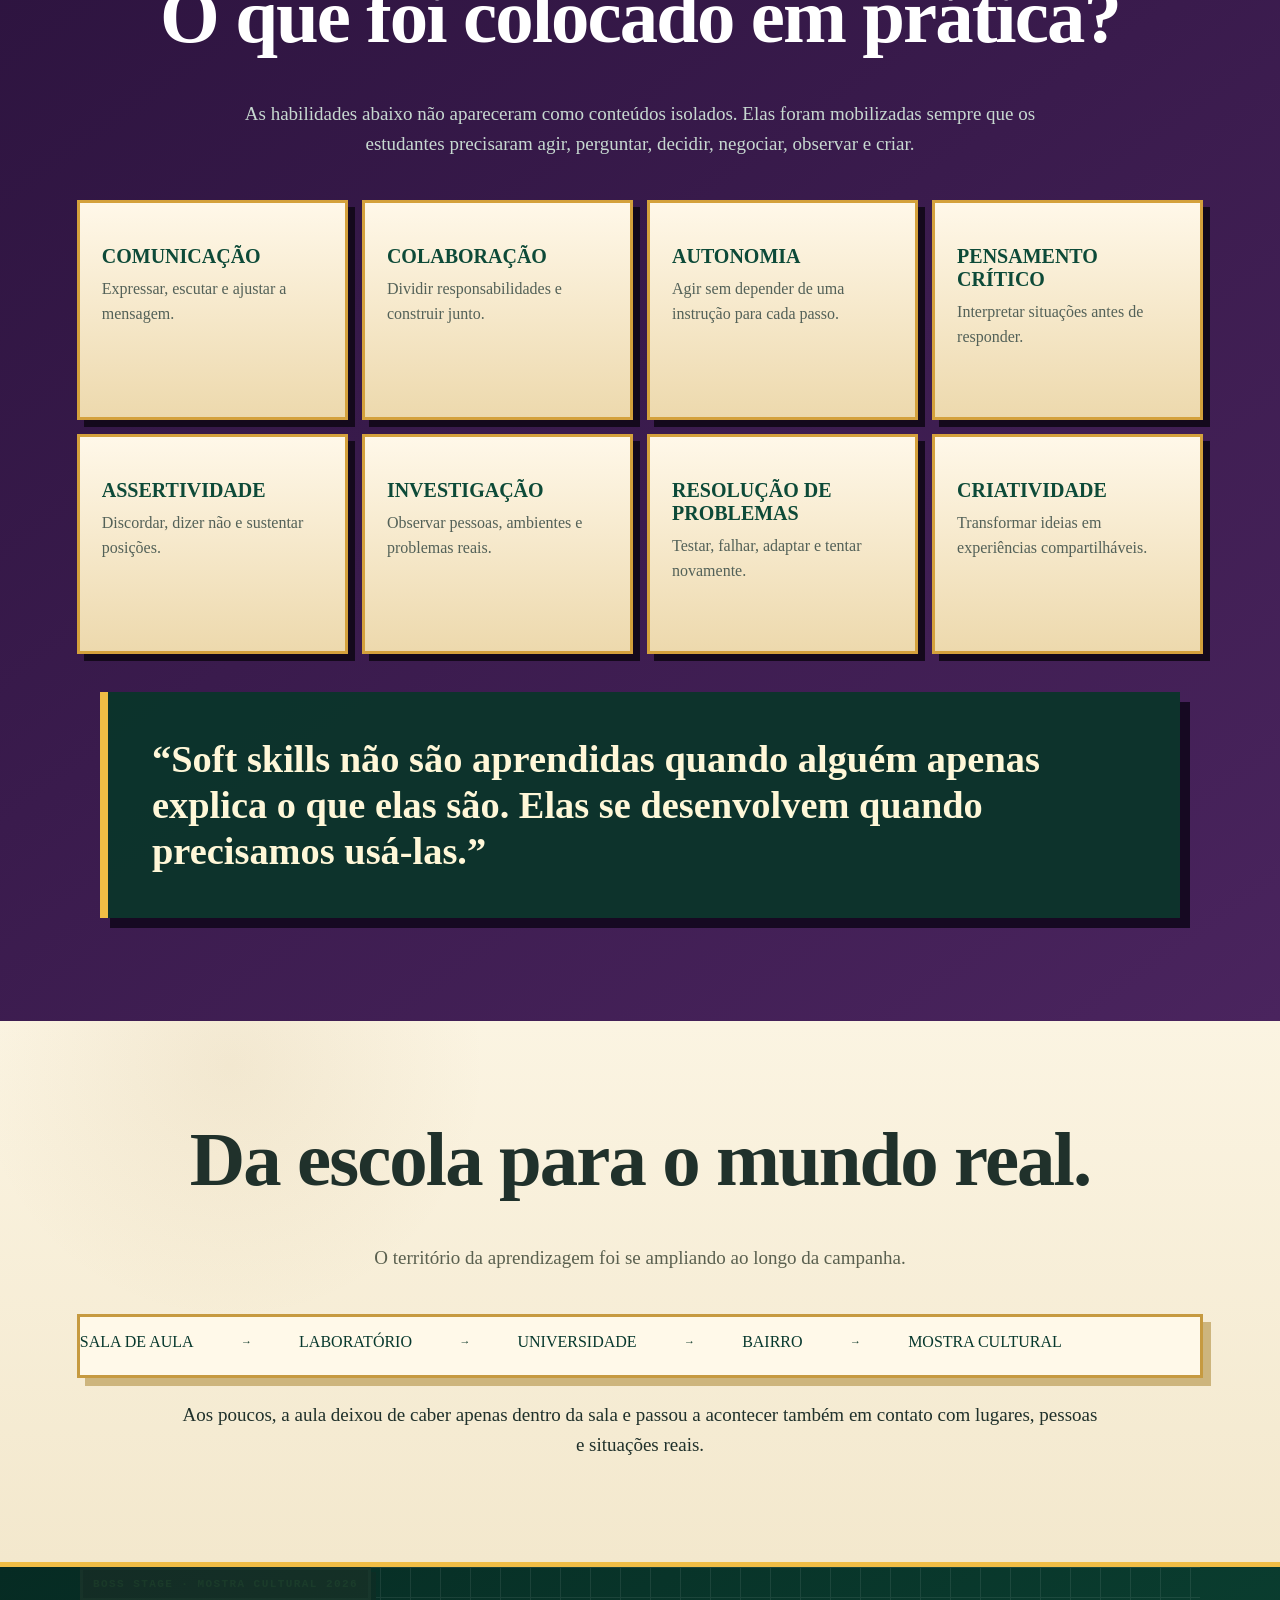
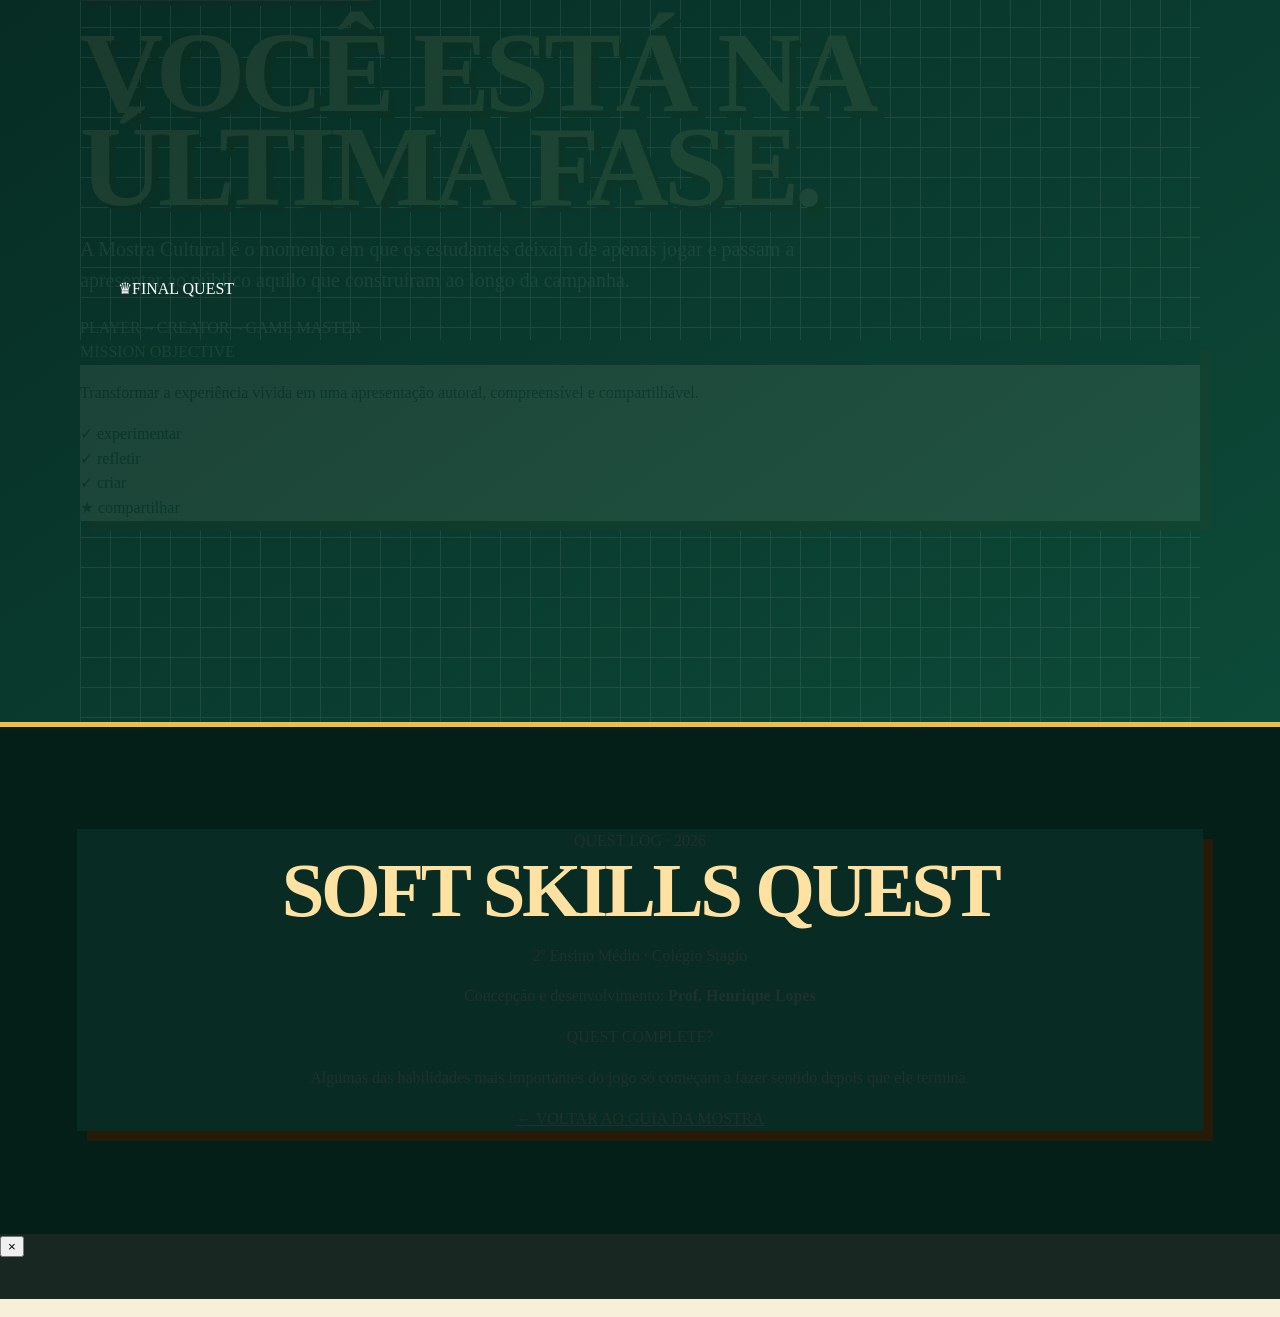
==== commit c388d07f: "Atualiza visual da landing page Soft Skills Quest para identidade RPG verde e dourada" ====
--- a/soft-skills-quest.html
+++ b/soft-skills-quest.html
@@ -31,7 +31,13 @@
   <div class="hero-stage">
     <div class="hero-main reveal">
       <div class="hero-kicker">2º ENSINO MÉDIO · COLÉGIO STAGIO · 2026</div>
-      <img class="hero-logo" src="assets/ssq/soft-skills-quest-logo.webp" alt="Soft Skills Quest">
+      <div class="hero-logo-rpg" aria-label="Soft Skills Quest">
+        <span class="logo-crown" aria-hidden="true">♛</span>
+        <span class="logo-spark spark-left" aria-hidden="true">✦</span>
+        <span class="logo-spark spark-right" aria-hidden="true">✦</span>
+        <span class="logo-line logo-main">SOFT SKILLS</span>
+        <span class="logo-line logo-sub">✦ QUEST ✦</span>
+      </div>
       <div class="hero-subtitle">A aventura foi a aula.</div>
       <p class="hero-intro-new">Uma jornada gamificada em que os estudantes desenvolveram comunicação, colaboração, investigação, autonomia e criatividade por meio de missões, personagens, desafios e experiências reais.</p>
       <div class="hero-actions">
@@ -47,7 +53,7 @@
 </section>
 
 <section class="section parchment" id="visitor-guide">
-  <div class="title-badge badge-overview" role="img" aria-label="Visão geral"><img src="assets/ssq/titles-atlas.webp" alt=""></div>
+  <div class="title-badge badge-overview" role="heading" aria-level="2"><span class="badge-crown">♛</span><span>VISÃO GERAL</span></div>
   <div class="intro-grid">
     <div class="reveal"><h2>O que é o<br>Soft Skills Quest?</h2></div>
     <div class="large-copy reveal">
@@ -60,7 +66,7 @@
 </section>
 
 <section class="section dark-section" id="journey">
-  <div class="title-badge badge-journey" role="img" aria-label="Mapa da jornada"><img src="assets/ssq/titles-atlas.webp" alt=""></div>
+  <div class="title-badge badge-journey" role="heading" aria-level="2"><span class="badge-crown">♛</span><span>MAPA DA JORNADA</span></div>
   <div class="section-heading reveal"><h2>Uma campanha construída em mundos, missões e encontros.</h2><p>Cada mundo mudou o tipo de desafio. O que começou dentro da sala passou a exigir contato com pessoas, lugares e problemas do mundo real.</p></div>
   <div class="world-path">
     <article class="world-card green reveal"><div class="world-id">MUNDO 01 <span>PIN · VOZ</span></div><h3>SE VIRA</h3><p>Entrar no jogo, participar, se posicionar e encontrar a própria voz dentro do grupo.</p><ul><li>Sem Roteiro</li><li>Ciência é feita por pessoas</li><li>YesMan — O preço do sim</li></ul></article>
@@ -71,7 +77,7 @@
 </section>
 
 <section class="section parchment scout-section" id="scout">
-  <div class="title-badge badge-companion" role="img" aria-label="Companheiro de aventura"><img src="assets/ssq/titles-atlas.webp" alt=""></div>
+  <div class="title-badge badge-companion" role="heading" aria-level="2"><span class="badge-crown">♛</span><span>COMPANHEIRO DE AVENTURA</span></div>
   <div class="scout-layout">
     <div class="scout-visual reveal"><button class="image-button" data-image="assets/ssq/scout-fieldscan.webp" data-caption="Level 4 — Field Scan · World 2 — Explore the World"><img src="assets/ssq/scout-fieldscan.webp" alt="Scout na ficha real do Level 4 Field Scan"></button><div class="scout-stamp">THE FIELD GUIDE</div></div>
     <div class="scout-copy reveal"><div class="mini-title">SCOUT · WORLD 2</div><h2>O guia que ensina a olhar antes de responder.</h2><p>Scout é o companheiro de aventura do Mundo 2. Ele representa <strong>curiosidade, observação, investigação e abertura para o mundo real</strong>.</p><p>Sua função é ajudar os squads a olhar melhor, fazer boas perguntas, conversar com pessoas e transformar experiências em aprendizagem.</p><blockquote>“Exploradores não precisam saber tudo. Precisam aprender a observar.”</blockquote><div class="tags"><span>OBSERVAR</span><span>PERGUNTAR</span><span>ESCUTAR</span><span>INVESTIGAR</span><span>CONECTAR</span></div></div>
@@ -79,7 +85,7 @@
 </section>
 
 <section class="section mission-section" id="missions">
-  <div class="title-badge badge-materials" role="img" aria-label="Materiais reais"><img src="assets/ssq/titles-atlas.webp" alt=""></div>
+  <div class="title-badge badge-materials" role="heading" aria-level="2"><span class="badge-crown">♛</span><span>MATERIAIS REAIS</span></div>
   <div class="section-heading reveal"><h2>As missões existiam no papel, no jogo e no mundo real.</h2><p>Estas são fichas usadas pelos próprios squads. Toque ou clique para ampliar.</p></div>
   <div class="mission-gallery two-up">
     <article class="mission-tile reveal"><button class="image-button" data-image="assets/ssq/scout-fieldscan.webp" data-caption="Level 4 — Field Scan · entrada do Mundo 2"><img src="assets/ssq/scout-fieldscan.webp" alt="Level 4 Field Scan — entrada do Mundo 2"></button><div class="mission-copy"><span>LEVEL 4</span><h3>Field Scan</h3><p>A entrada do Mundo 2 apresenta Scout e convida os estudantes a observar lugares, conversar com pessoas e investigar possibilidades.</p></div></article>
@@ -88,7 +94,7 @@
 </section>
 
 <section class="section parchment" id="cards">
-  <div class="title-badge badge-cards" role="img" aria-label="Cartas do jogo"><img src="assets/ssq/titles-atlas.webp" alt=""></div>
+  <div class="title-badge badge-cards" role="heading" aria-level="2"><span class="badge-crown">♛</span><span>CARTAS DO JOGO</span></div>
   <div class="section-heading ink reveal"><h2>Cartas que colocam a decisão em jogo.</h2><p>As cartas não eram decoração. Elas regulavam escolhas, limites, negociação e participação dentro das dinâmicas.</p></div>
   <div class="card-showcase">
     <article class="real-card reveal"><button class="image-button" data-image="assets/ssq/carta-falar.webp" data-caption="Carta Falar — Direito do Squad"><img src="assets/ssq/carta-falar.webp" alt="Carta Falar — Direito do Squad"></button><div><span class="card-label green-label">DIREITO DO SQUAD</span><h3>Carta Falar</h3><p>Representa o direito do squad de conversar antes de decidir. A carta reforça diálogo, escuta e construção coletiva.</p><strong>“Podemos conversar antes de decidir.”</strong></div></article>
@@ -112,7 +118,7 @@
 </section>
 
 <section class="section skills-section" id="skills">
-  <div class="title-badge badge-learning" role="img" aria-label="Aprendizagens"><img src="assets/ssq/titles-atlas.webp" alt=""></div>
+  <div class="title-badge badge-learning" role="heading" aria-level="2"><span class="badge-crown">♛</span><span>APRENDIZAGENS</span></div>
   <div class="section-heading reveal"><h2>O que foi colocado em prática?</h2><p>As habilidades abaixo não apareceram como conteúdos isolados. Elas foram mobilizadas sempre que os estudantes precisaram agir, perguntar, decidir, negociar, observar e criar.</p></div>
   <div class="skills-grid">
     <article class="skill-card reveal"><b>COMUNICAÇÃO</b><p>Expressar, escutar e ajustar a mensagem.</p></article><article class="skill-card reveal"><b>COLABORAÇÃO</b><p>Dividir responsabilidades e construir junto.</p></article><article class="skill-card reveal"><b>AUTONOMIA</b><p>Agir sem depender de uma instrução para cada passo.</p></article><article class="skill-card reveal"><b>PENSAMENTO CRÍTICO</b><p>Interpretar situações antes de responder.</p></article><article class="skill-card reveal"><b>ASSERTIVIDADE</b><p>Discordar, dizer não e sustentar posições.</p></article><article class="skill-card reveal"><b>INVESTIGAÇÃO</b><p>Observar pessoas, ambientes e problemas reais.</p></article><article class="skill-card reveal"><b>RESOLUÇÃO DE PROBLEMAS</b><p>Testar, falhar, adaptar e tentar novamente.</p></article><article class="skill-card reveal"><b>CRIATIVIDADE</b><p>Transformar ideias em experiências compartilháveis.</p></article>
@@ -127,7 +133,7 @@
 </section>
 
 <section class="section finalquest" id="finalquest">
-  <div class="title-badge badge-final" role="img" aria-label="Final Quest"><img src="assets/ssq/titles-atlas.webp" alt=""></div>
+  <div class="title-badge badge-final" role="heading" aria-level="2"><span class="badge-crown">♛</span><span>FINAL QUEST</span></div>
   <div class="final-grid">
     <div class="final-copy reveal"><div class="boss-stage">BOSS STAGE · MOSTRA CULTURAL 2026</div><h2>VOCÊ ESTÁ NA ÚLTIMA FASE.</h2><p>A Mostra Cultural é o momento em que os estudantes deixam de apenas jogar e passam a apresentar ao público aquilo que construíram ao longo da campanha.</p><div class="transform"><span>PLAYER</span><b>→</b><span>CREATOR</span><b>→</b><span>GAME MASTER</span></div></div>
     <aside class="final-card reveal"><div class="final-card-head">MISSION OBJECTIVE</div><p>Transformar a experiência vivida em uma apresentação autoral, compreensível e compartilhável.</p><div class="mission-check"><span>✓</span> experimentar</div><div class="mission-check"><span>✓</span> refletir</div><div class="mission-check"><span>✓</span> criar</div><div class="mission-check"><span>★</span> compartilhar</div></aside>
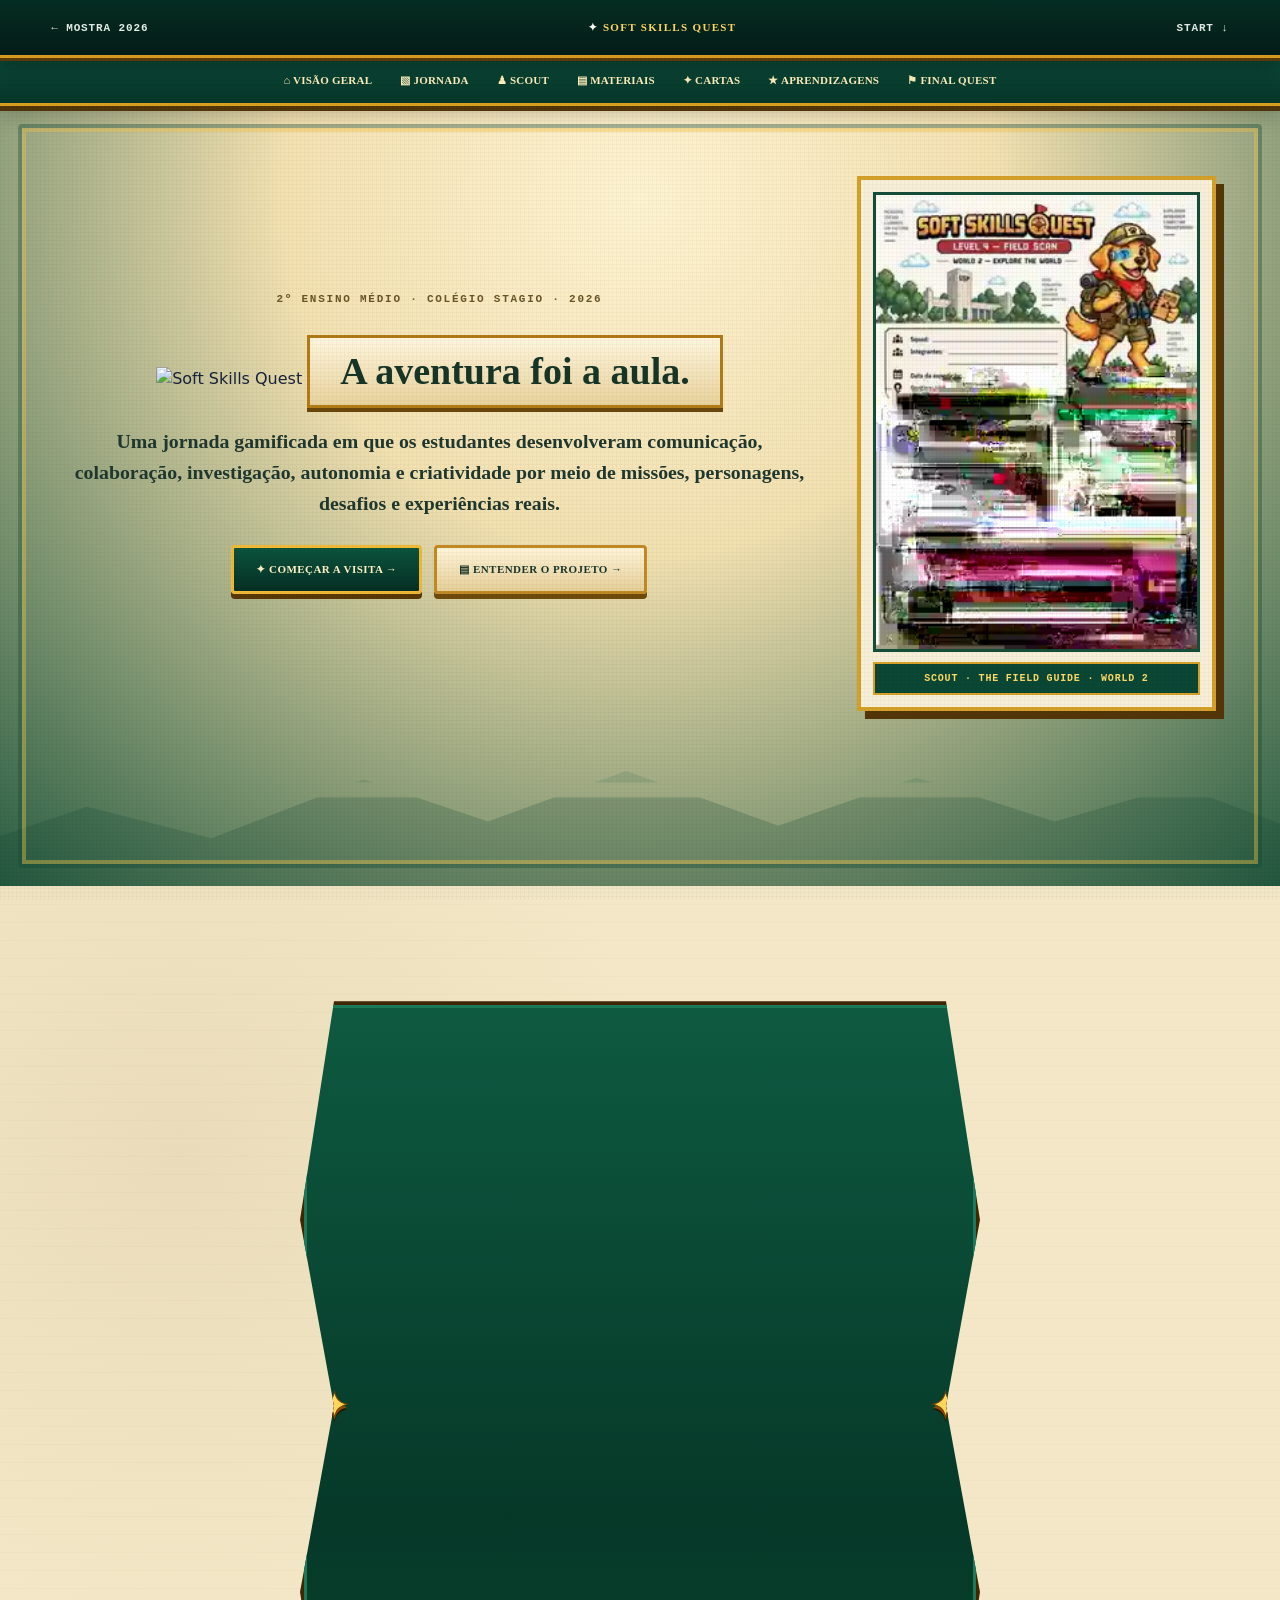
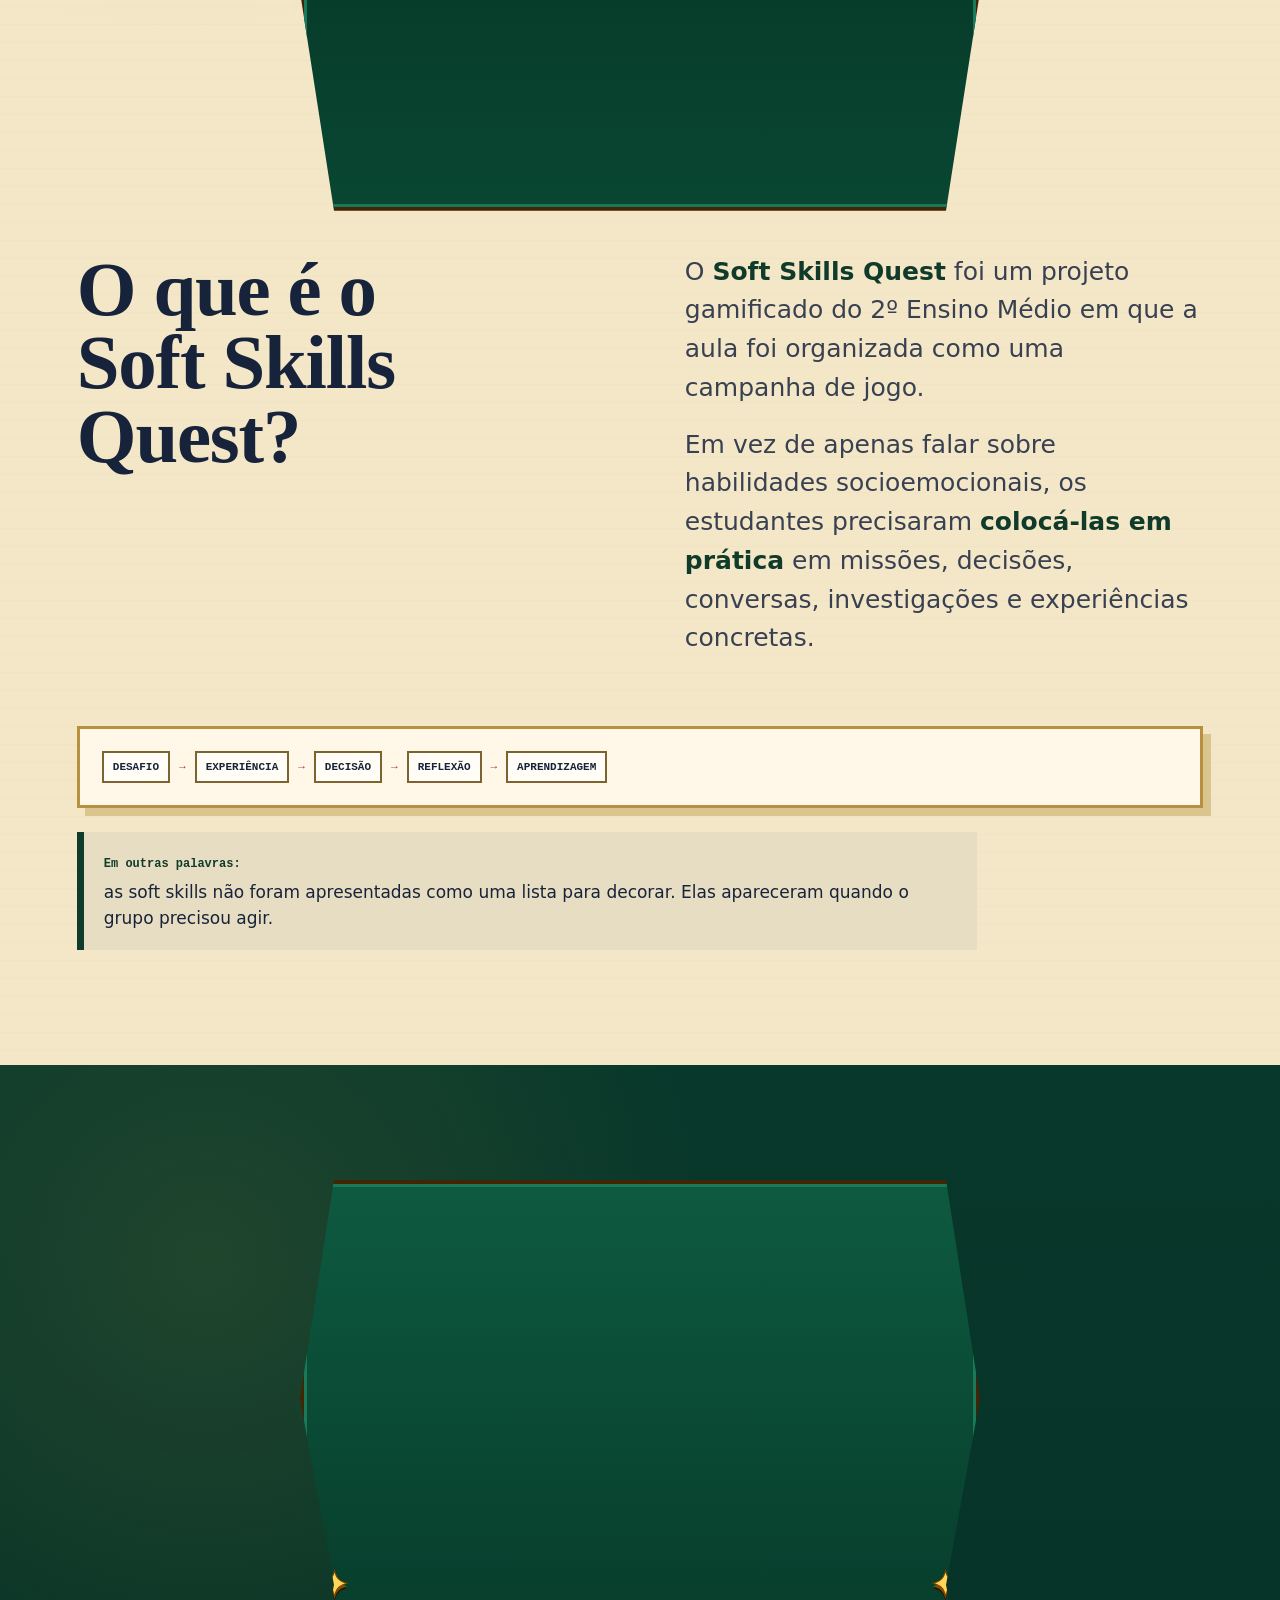
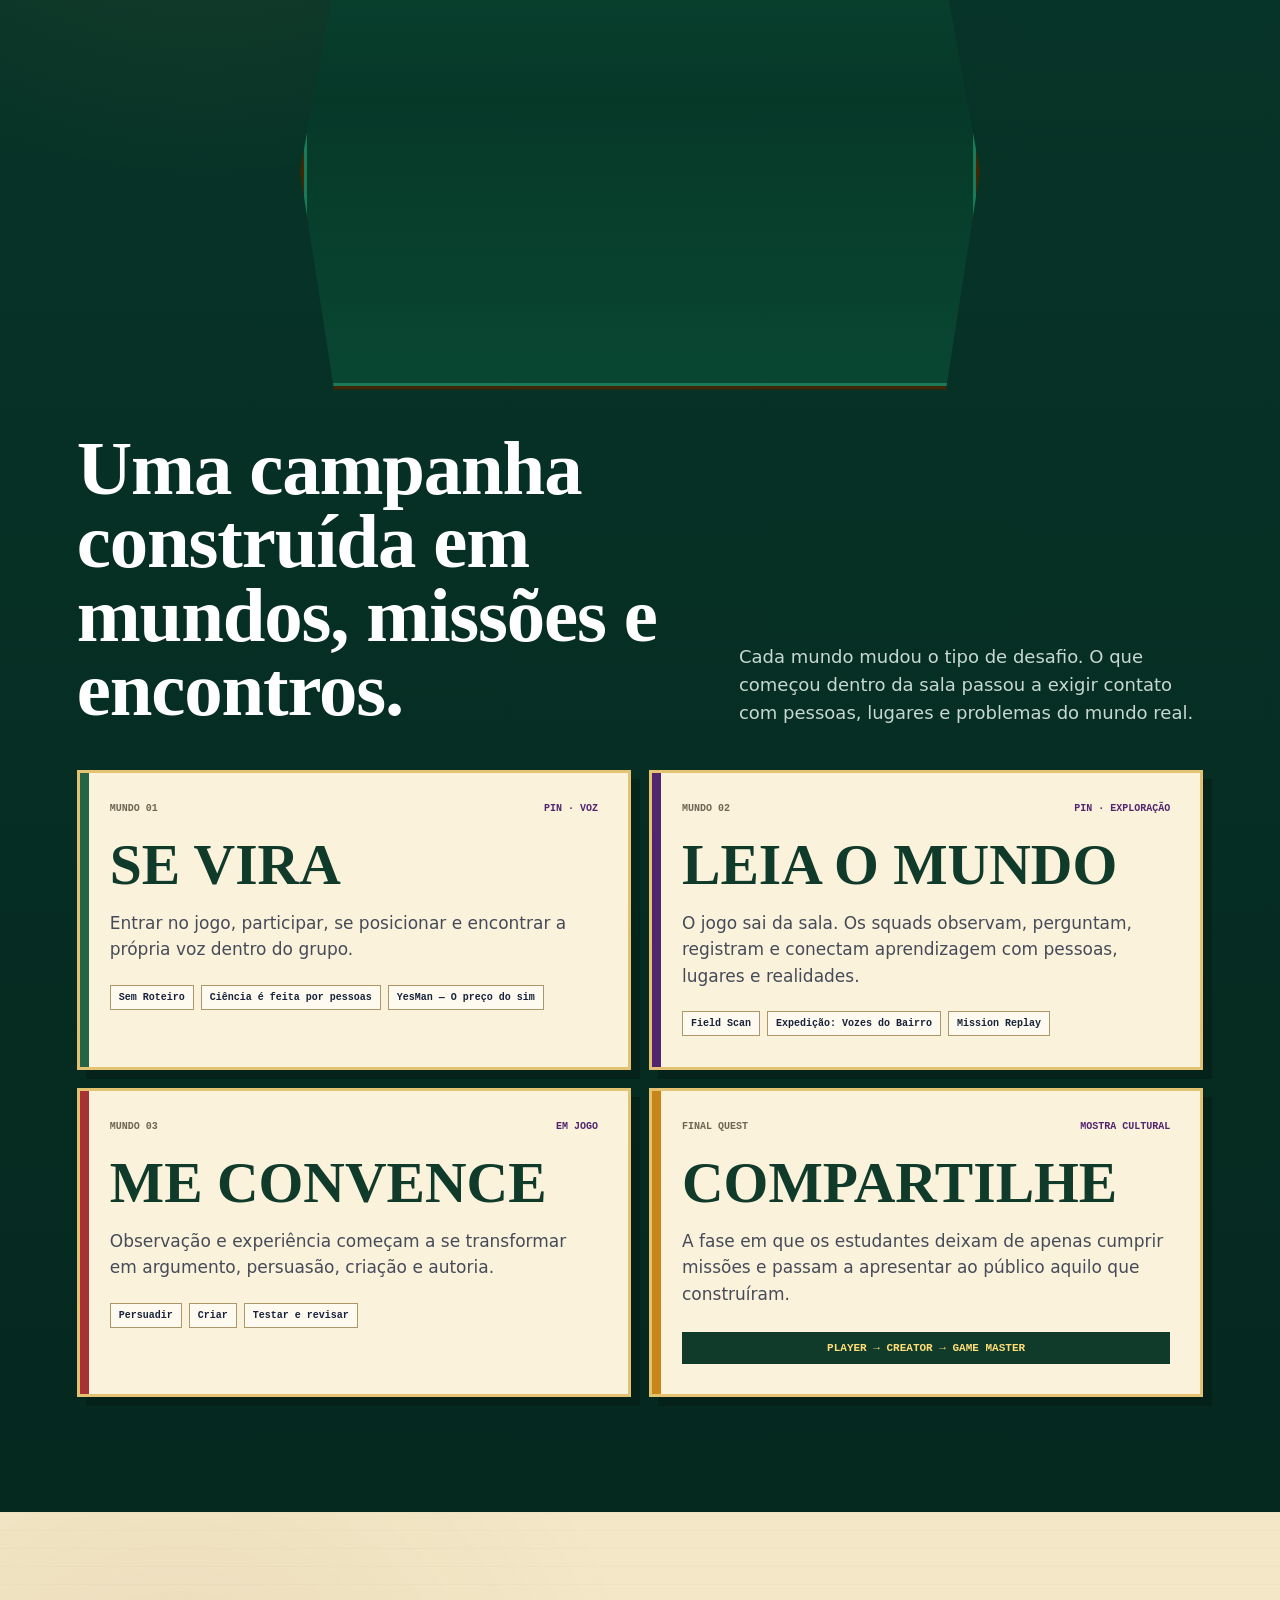
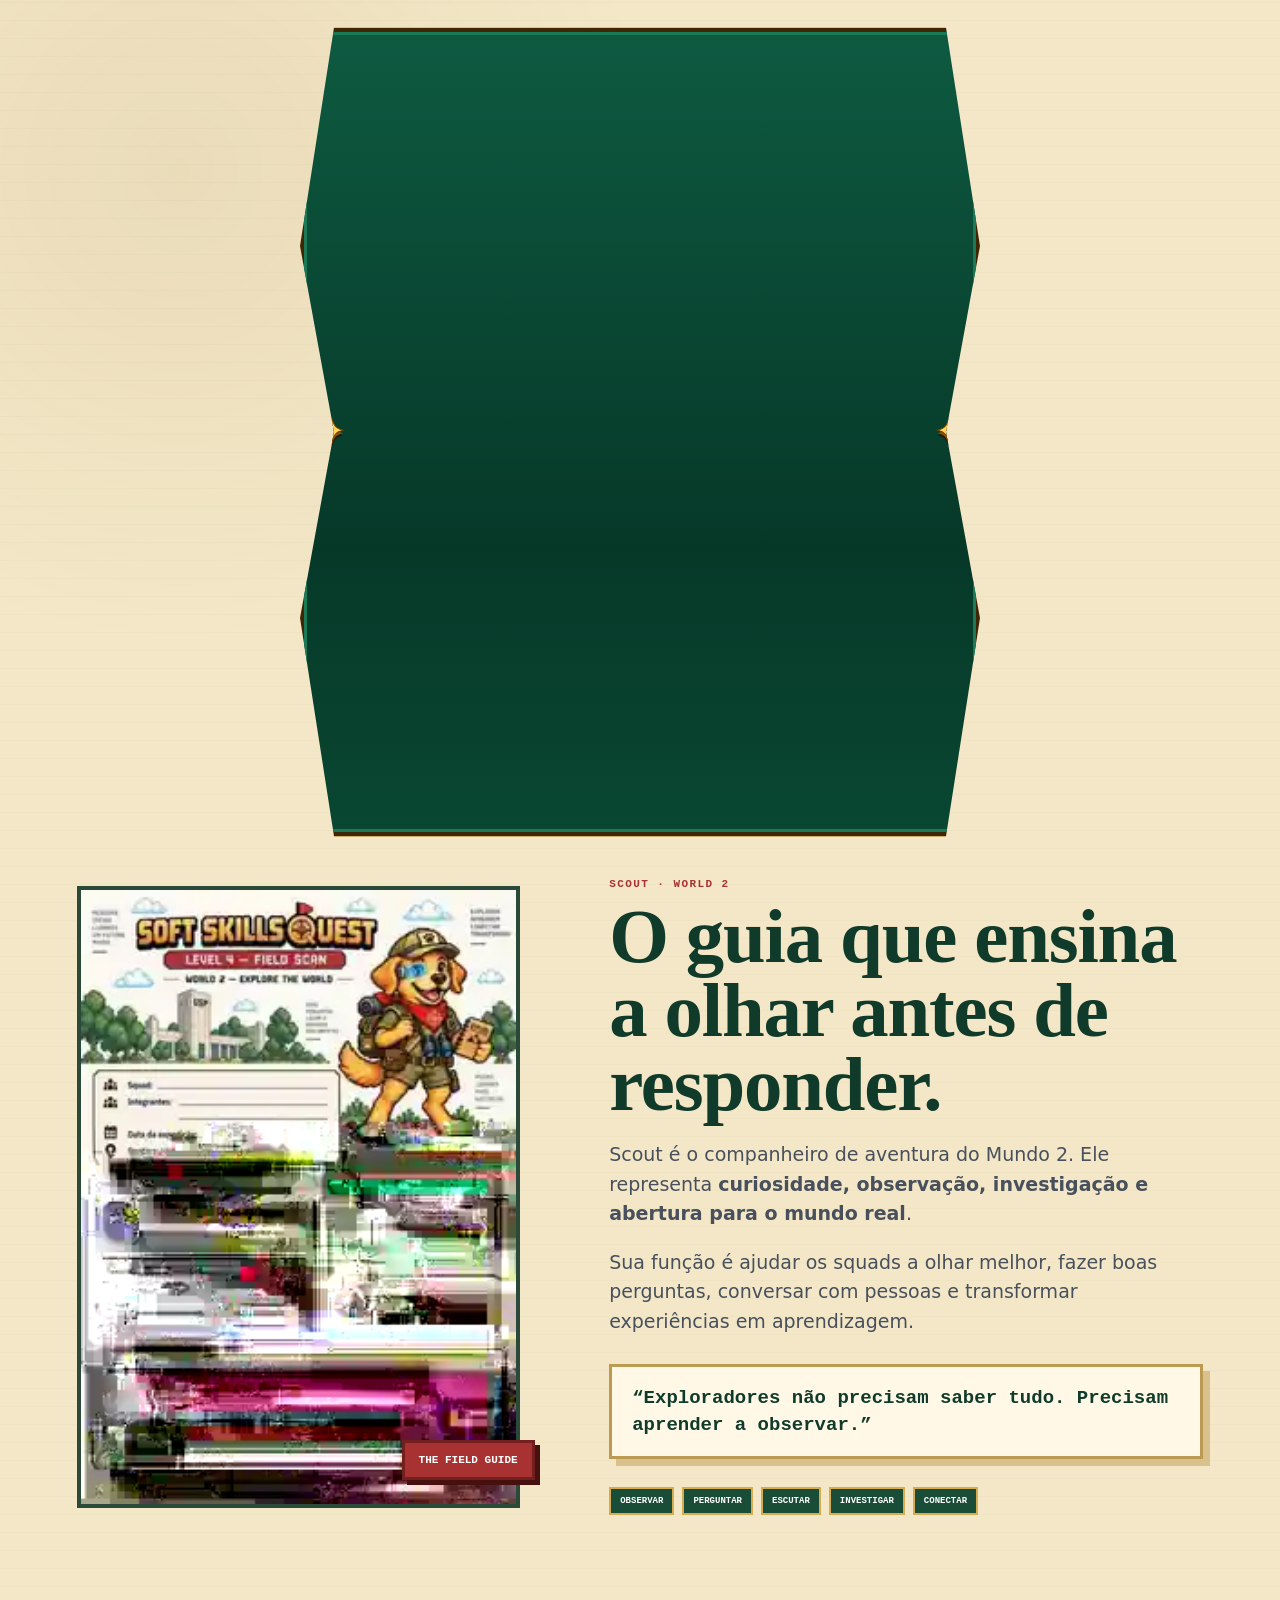
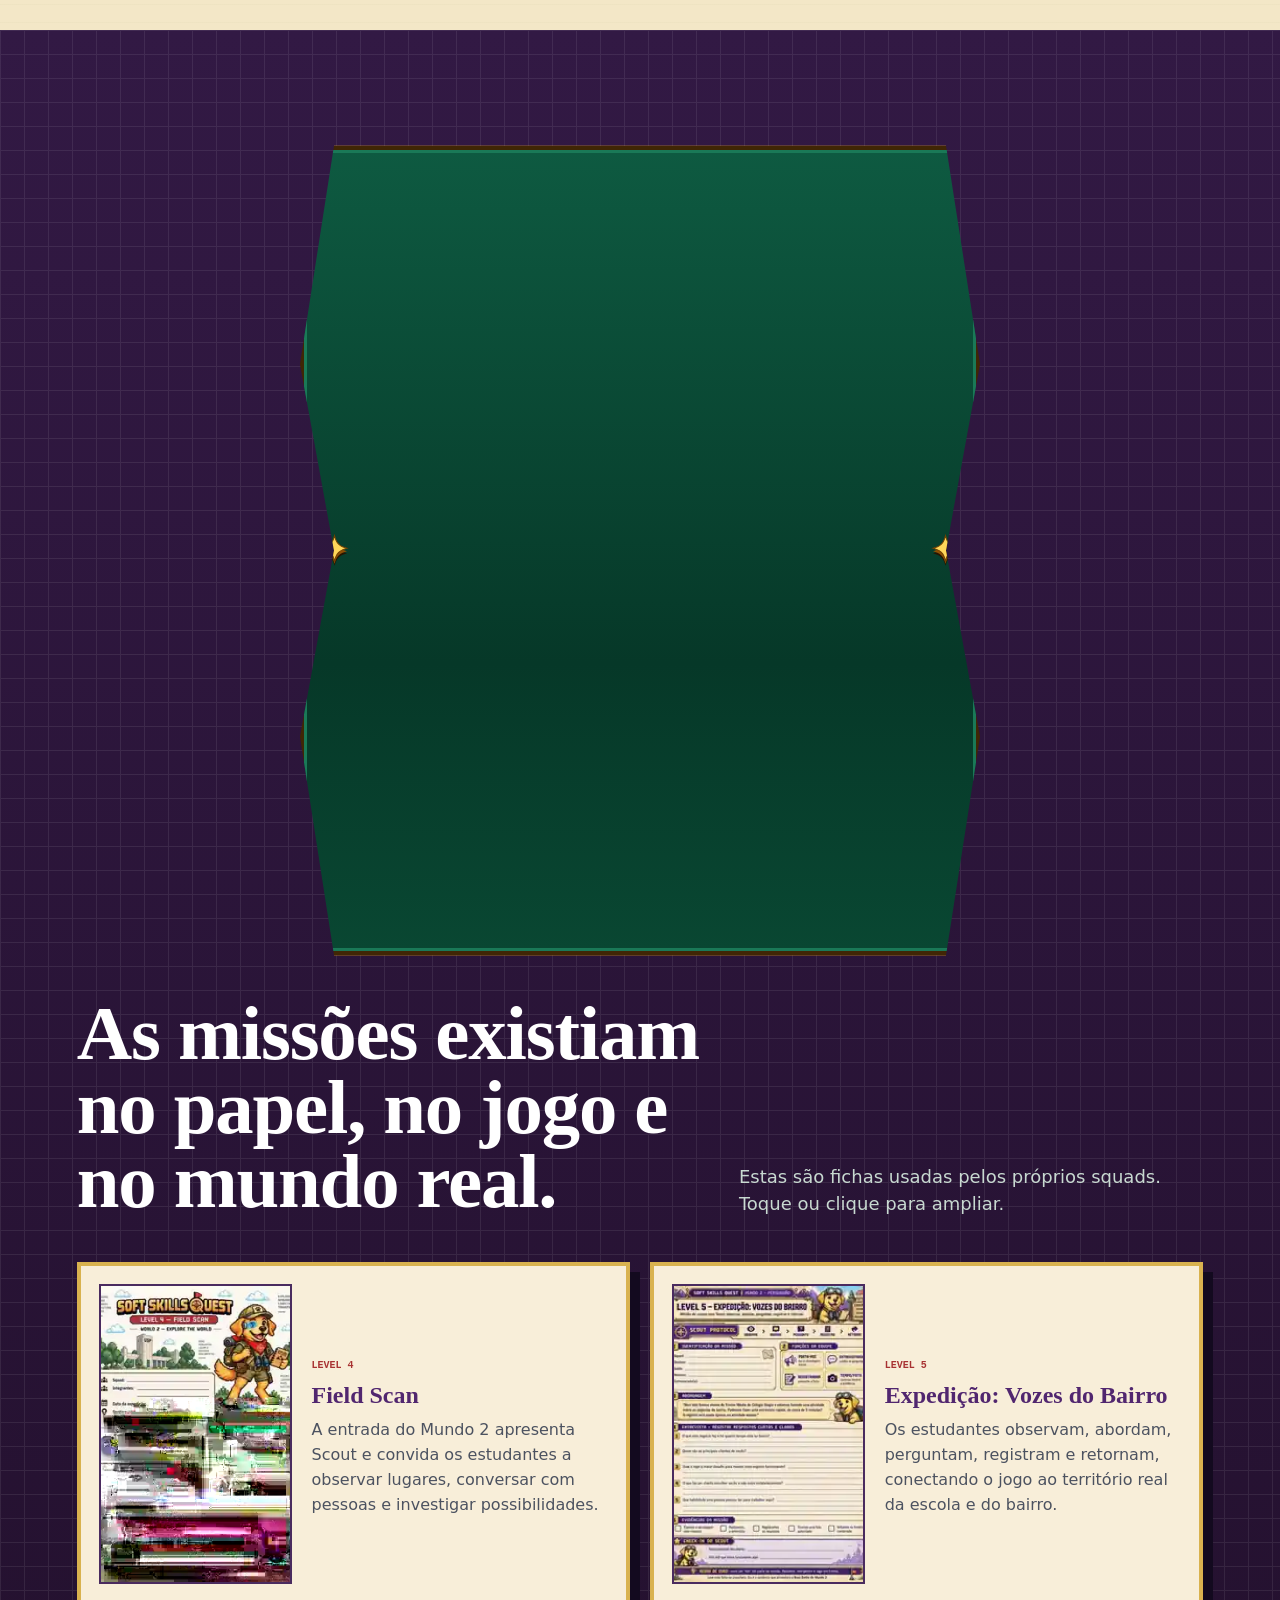
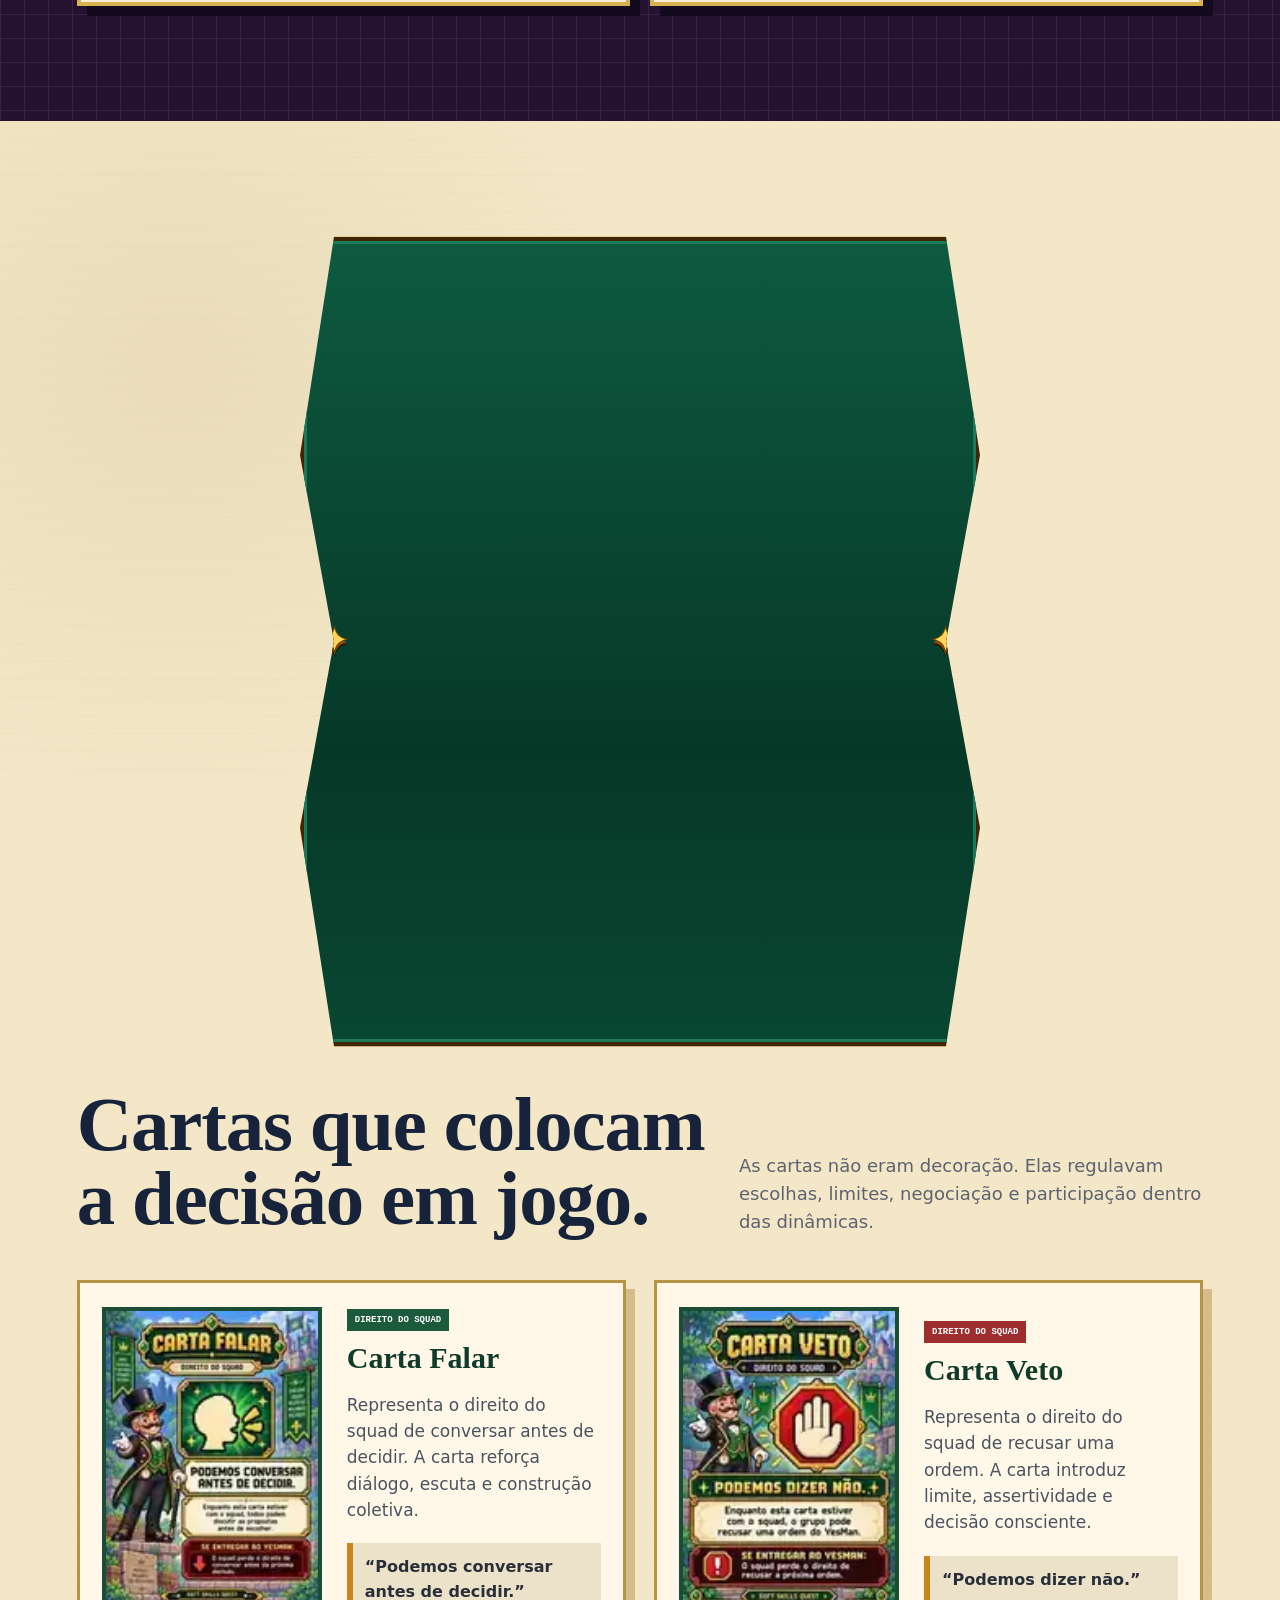
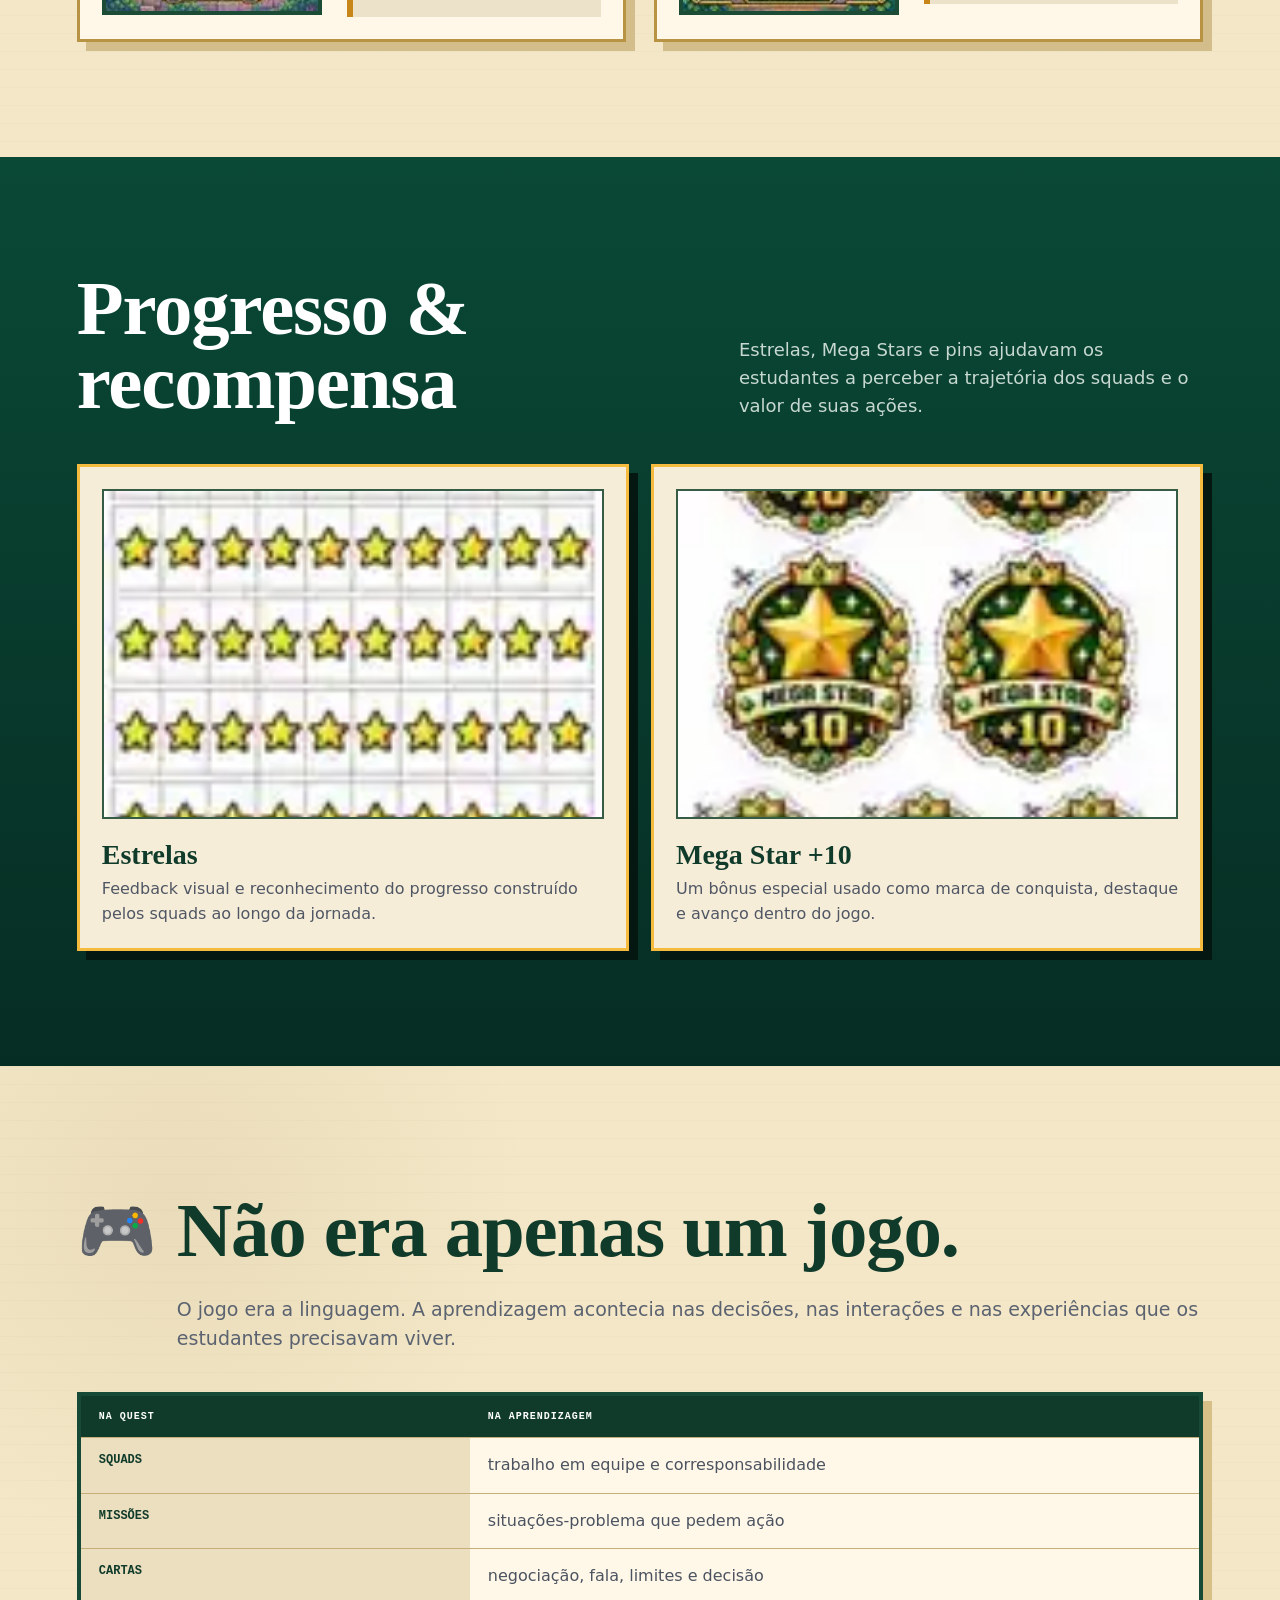
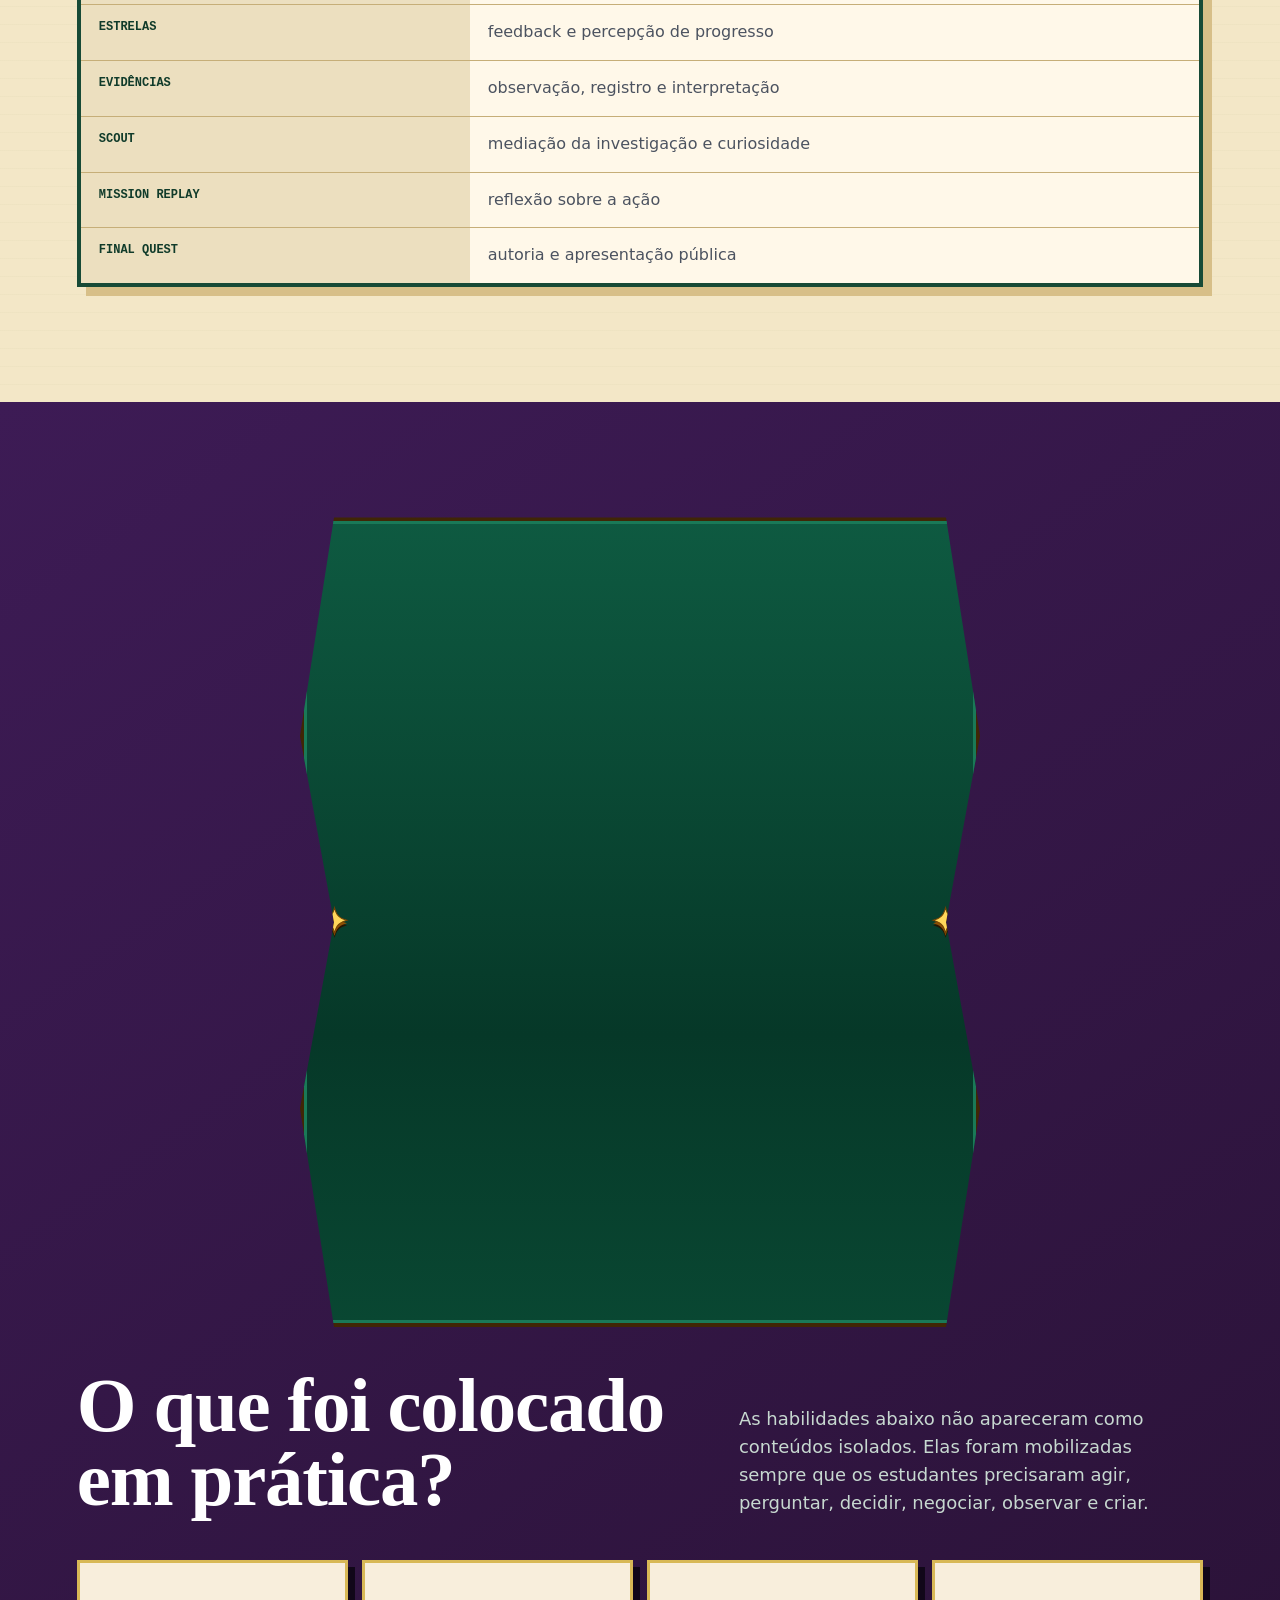
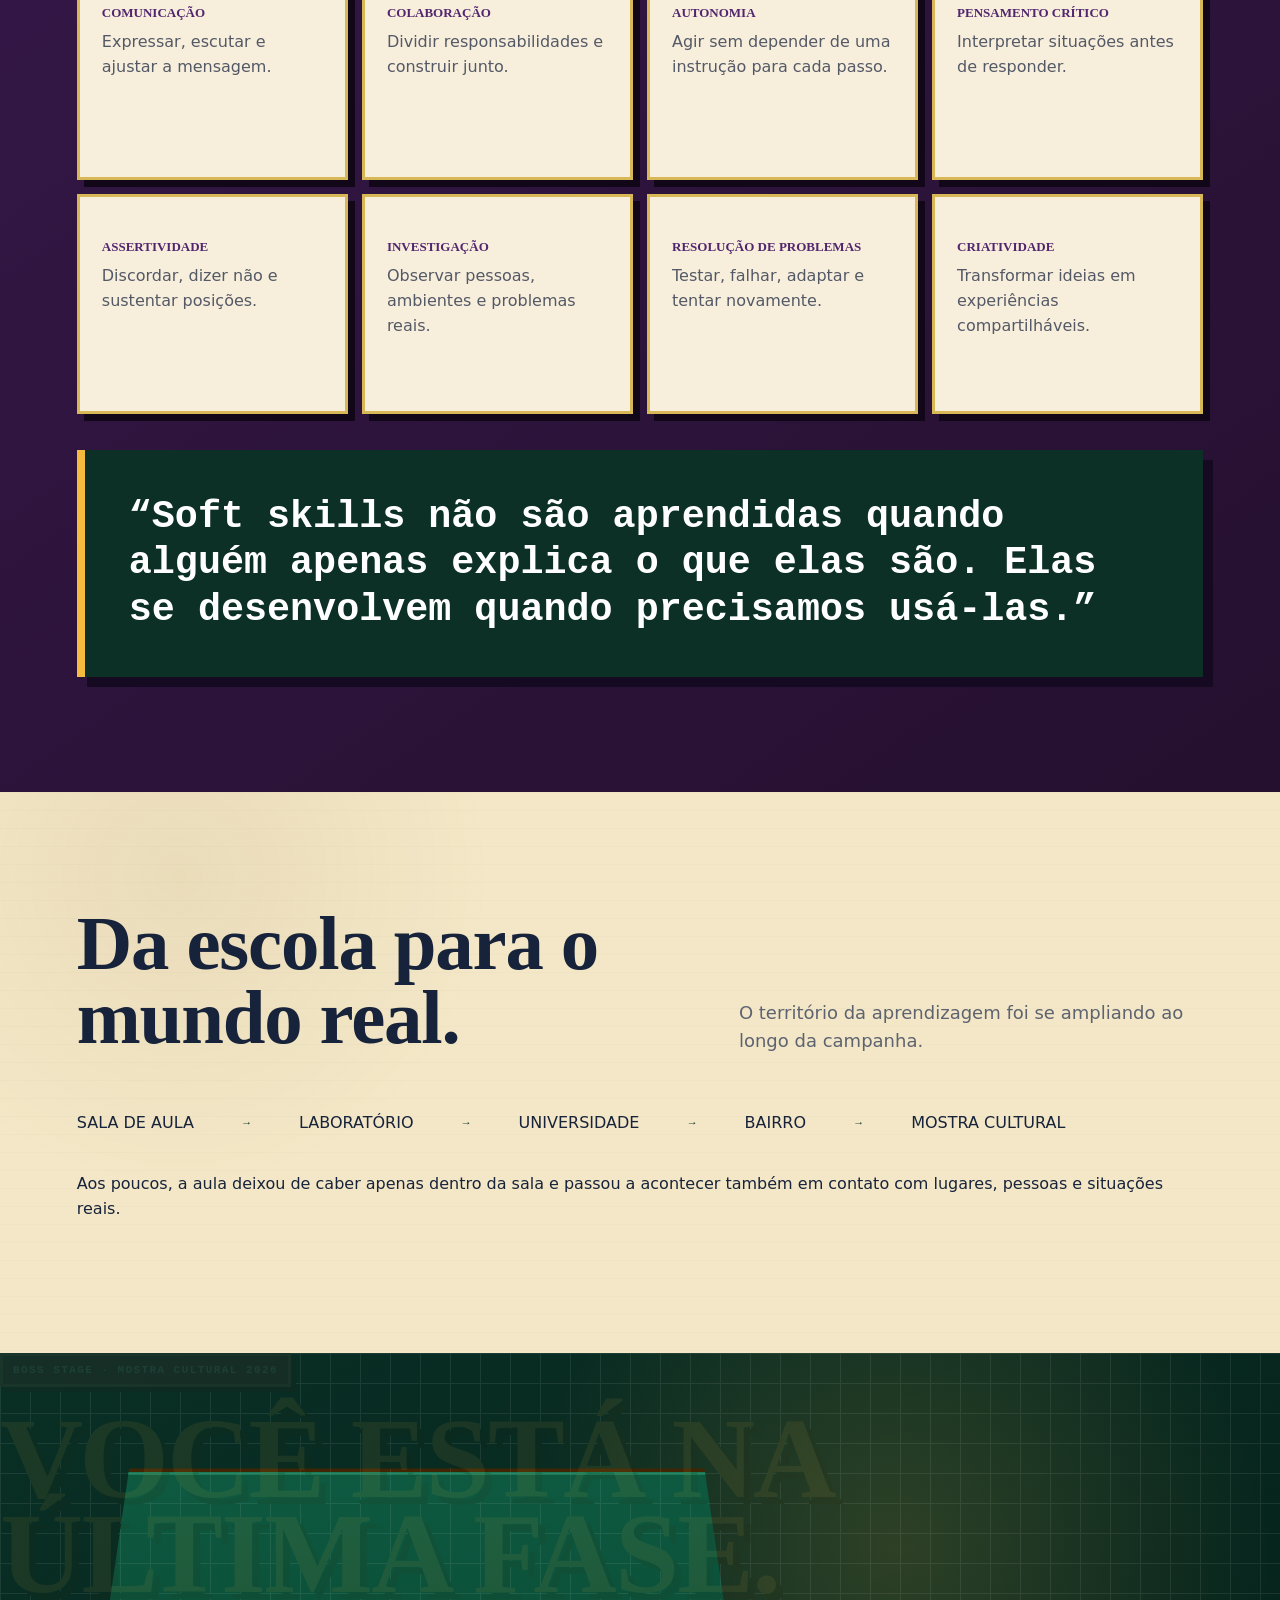
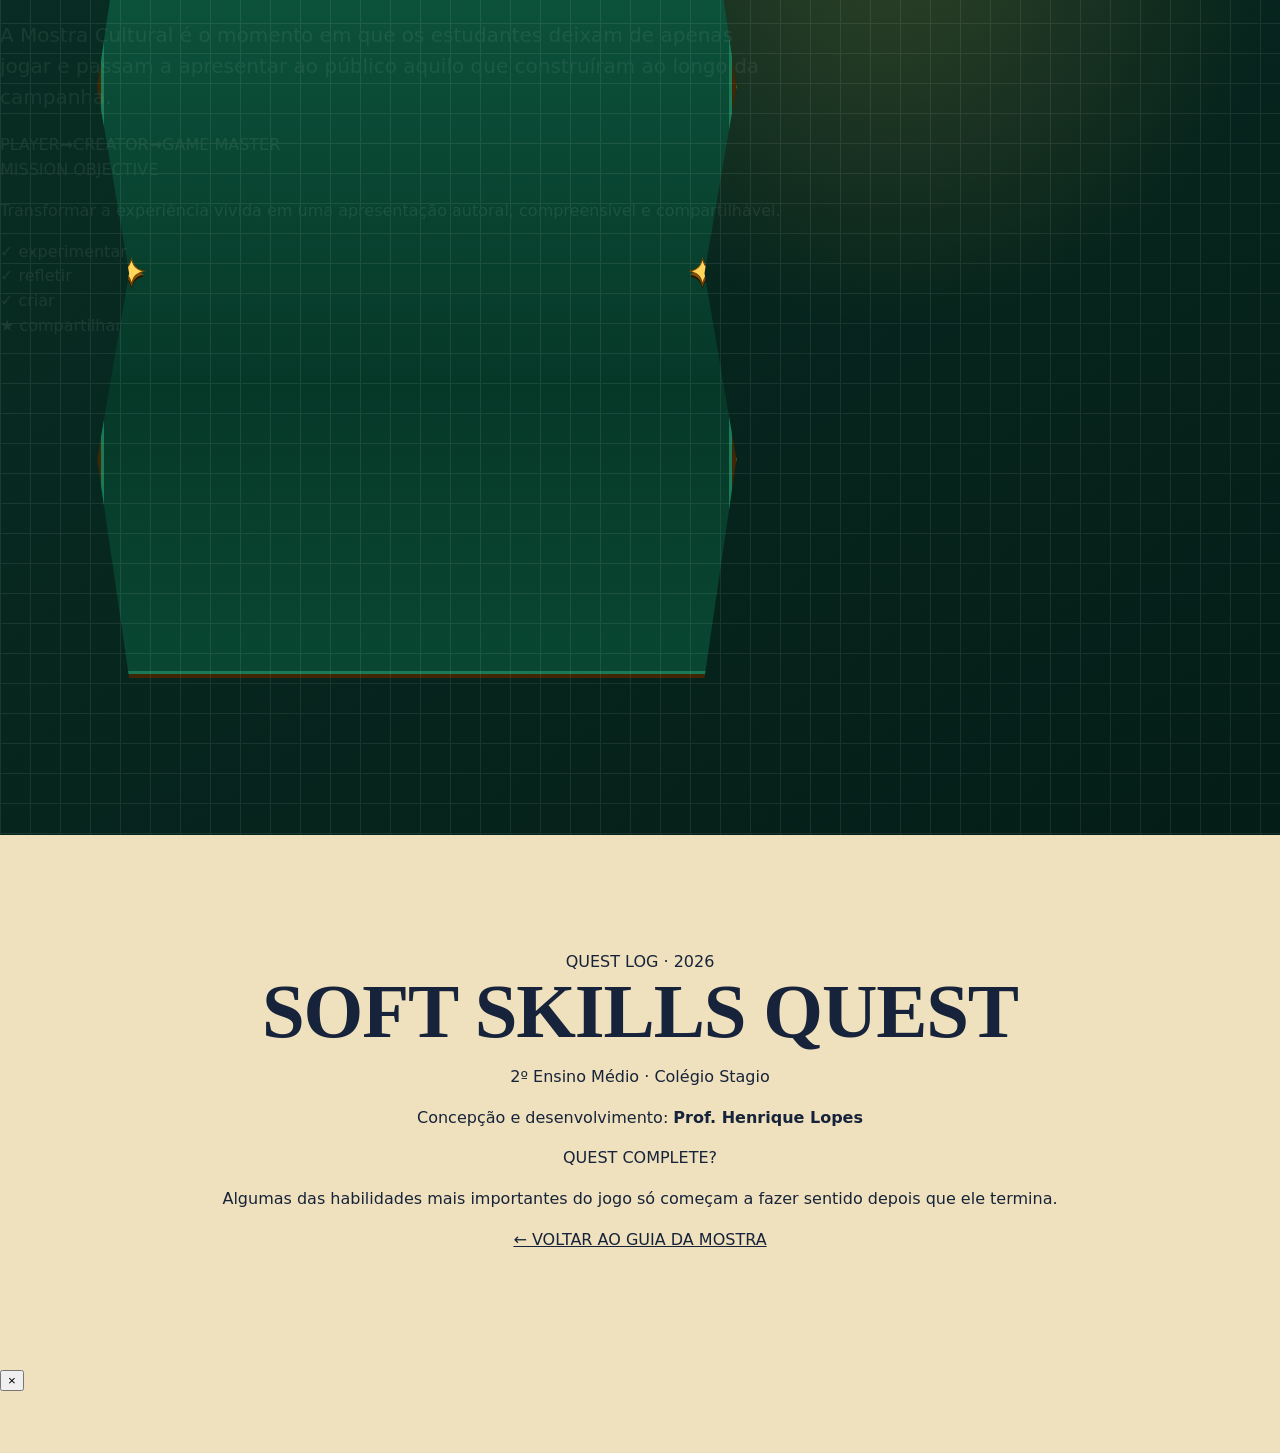
==== commit 9c6193a0: "Usa logotipo e banners oficiais na landing page Soft Skills Quest" ====
--- a/soft-skills-quest.html
+++ b/soft-skills-quest.html
@@ -31,13 +31,7 @@
   <div class="hero-stage">
     <div class="hero-main reveal">
       <div class="hero-kicker">2º ENSINO MÉDIO · COLÉGIO STAGIO · 2026</div>
-      <div class="hero-logo-rpg" aria-label="Soft Skills Quest">
-        <span class="logo-crown" aria-hidden="true">♛</span>
-        <span class="logo-spark spark-left" aria-hidden="true">✦</span>
-        <span class="logo-spark spark-right" aria-hidden="true">✦</span>
-        <span class="logo-line logo-main">SOFT SKILLS</span>
-        <span class="logo-line logo-sub">✦ QUEST ✦</span>
-      </div>
+      <img class="hero-logo-graphic" src="assets/ssq/soft-skills-quest-logo.webp" alt="Soft Skills Quest">
       <div class="hero-subtitle">A aventura foi a aula.</div>
       <p class="hero-intro-new">Uma jornada gamificada em que os estudantes desenvolveram comunicação, colaboração, investigação, autonomia e criatividade por meio de missões, personagens, desafios e experiências reais.</p>
       <div class="hero-actions">
@@ -53,7 +47,7 @@
 </section>
 
 <section class="section parchment" id="visitor-guide">
-  <div class="title-badge badge-overview" role="heading" aria-level="2"><span class="badge-crown">♛</span><span>VISÃO GERAL</span></div>
+  <div class="title-badge badge-overview" role="img" aria-label="Visão geral"><img src="assets/ssq/titles-atlas.webp" alt=""></div>
   <div class="intro-grid">
     <div class="reveal"><h2>O que é o<br>Soft Skills Quest?</h2></div>
     <div class="large-copy reveal">
@@ -66,7 +60,7 @@
 </section>
 
 <section class="section dark-section" id="journey">
-  <div class="title-badge badge-journey" role="heading" aria-level="2"><span class="badge-crown">♛</span><span>MAPA DA JORNADA</span></div>
+  <div class="title-badge badge-journey" role="img" aria-label="Mapa da jornada"><img src="assets/ssq/titles-atlas.webp" alt=""></div>
   <div class="section-heading reveal"><h2>Uma campanha construída em mundos, missões e encontros.</h2><p>Cada mundo mudou o tipo de desafio. O que começou dentro da sala passou a exigir contato com pessoas, lugares e problemas do mundo real.</p></div>
   <div class="world-path">
     <article class="world-card green reveal"><div class="world-id">MUNDO 01 <span>PIN · VOZ</span></div><h3>SE VIRA</h3><p>Entrar no jogo, participar, se posicionar e encontrar a própria voz dentro do grupo.</p><ul><li>Sem Roteiro</li><li>Ciência é feita por pessoas</li><li>YesMan — O preço do sim</li></ul></article>
@@ -77,7 +71,7 @@
 </section>
 
 <section class="section parchment scout-section" id="scout">
-  <div class="title-badge badge-companion" role="heading" aria-level="2"><span class="badge-crown">♛</span><span>COMPANHEIRO DE AVENTURA</span></div>
+  <div class="title-badge badge-companion" role="img" aria-label="Companheiro de aventura"><img src="assets/ssq/titles-atlas.webp" alt=""></div>
   <div class="scout-layout">
     <div class="scout-visual reveal"><button class="image-button" data-image="assets/ssq/scout-fieldscan.webp" data-caption="Level 4 — Field Scan · World 2 — Explore the World"><img src="assets/ssq/scout-fieldscan.webp" alt="Scout na ficha real do Level 4 Field Scan"></button><div class="scout-stamp">THE FIELD GUIDE</div></div>
     <div class="scout-copy reveal"><div class="mini-title">SCOUT · WORLD 2</div><h2>O guia que ensina a olhar antes de responder.</h2><p>Scout é o companheiro de aventura do Mundo 2. Ele representa <strong>curiosidade, observação, investigação e abertura para o mundo real</strong>.</p><p>Sua função é ajudar os squads a olhar melhor, fazer boas perguntas, conversar com pessoas e transformar experiências em aprendizagem.</p><blockquote>“Exploradores não precisam saber tudo. Precisam aprender a observar.”</blockquote><div class="tags"><span>OBSERVAR</span><span>PERGUNTAR</span><span>ESCUTAR</span><span>INVESTIGAR</span><span>CONECTAR</span></div></div>
@@ -85,7 +79,7 @@
 </section>
 
 <section class="section mission-section" id="missions">
-  <div class="title-badge badge-materials" role="heading" aria-level="2"><span class="badge-crown">♛</span><span>MATERIAIS REAIS</span></div>
+  <div class="title-badge badge-materials" role="img" aria-label="Materiais reais"><img src="assets/ssq/titles-atlas.webp" alt=""></div>
   <div class="section-heading reveal"><h2>As missões existiam no papel, no jogo e no mundo real.</h2><p>Estas são fichas usadas pelos próprios squads. Toque ou clique para ampliar.</p></div>
   <div class="mission-gallery two-up">
     <article class="mission-tile reveal"><button class="image-button" data-image="assets/ssq/scout-fieldscan.webp" data-caption="Level 4 — Field Scan · entrada do Mundo 2"><img src="assets/ssq/scout-fieldscan.webp" alt="Level 4 Field Scan — entrada do Mundo 2"></button><div class="mission-copy"><span>LEVEL 4</span><h3>Field Scan</h3><p>A entrada do Mundo 2 apresenta Scout e convida os estudantes a observar lugares, conversar com pessoas e investigar possibilidades.</p></div></article>
@@ -94,7 +88,7 @@
 </section>
 
 <section class="section parchment" id="cards">
-  <div class="title-badge badge-cards" role="heading" aria-level="2"><span class="badge-crown">♛</span><span>CARTAS DO JOGO</span></div>
+  <div class="title-badge badge-cards" role="img" aria-label="Cartas do jogo"><img src="assets/ssq/titles-atlas.webp" alt=""></div>
   <div class="section-heading ink reveal"><h2>Cartas que colocam a decisão em jogo.</h2><p>As cartas não eram decoração. Elas regulavam escolhas, limites, negociação e participação dentro das dinâmicas.</p></div>
   <div class="card-showcase">
     <article class="real-card reveal"><button class="image-button" data-image="assets/ssq/carta-falar.webp" data-caption="Carta Falar — Direito do Squad"><img src="assets/ssq/carta-falar.webp" alt="Carta Falar — Direito do Squad"></button><div><span class="card-label green-label">DIREITO DO SQUAD</span><h3>Carta Falar</h3><p>Representa o direito do squad de conversar antes de decidir. A carta reforça diálogo, escuta e construção coletiva.</p><strong>“Podemos conversar antes de decidir.”</strong></div></article>
@@ -118,7 +112,7 @@
 </section>
 
 <section class="section skills-section" id="skills">
-  <div class="title-badge badge-learning" role="heading" aria-level="2"><span class="badge-crown">♛</span><span>APRENDIZAGENS</span></div>
+  <div class="title-badge badge-learning" role="img" aria-label="Aprendizagens"><img src="assets/ssq/titles-atlas.webp" alt=""></div>
   <div class="section-heading reveal"><h2>O que foi colocado em prática?</h2><p>As habilidades abaixo não apareceram como conteúdos isolados. Elas foram mobilizadas sempre que os estudantes precisaram agir, perguntar, decidir, negociar, observar e criar.</p></div>
   <div class="skills-grid">
     <article class="skill-card reveal"><b>COMUNICAÇÃO</b><p>Expressar, escutar e ajustar a mensagem.</p></article><article class="skill-card reveal"><b>COLABORAÇÃO</b><p>Dividir responsabilidades e construir junto.</p></article><article class="skill-card reveal"><b>AUTONOMIA</b><p>Agir sem depender de uma instrução para cada passo.</p></article><article class="skill-card reveal"><b>PENSAMENTO CRÍTICO</b><p>Interpretar situações antes de responder.</p></article><article class="skill-card reveal"><b>ASSERTIVIDADE</b><p>Discordar, dizer não e sustentar posições.</p></article><article class="skill-card reveal"><b>INVESTIGAÇÃO</b><p>Observar pessoas, ambientes e problemas reais.</p></article><article class="skill-card reveal"><b>RESOLUÇÃO DE PROBLEMAS</b><p>Testar, falhar, adaptar e tentar novamente.</p></article><article class="skill-card reveal"><b>CRIATIVIDADE</b><p>Transformar ideias em experiências compartilháveis.</p></article>
@@ -133,7 +127,7 @@
 </section>
 
 <section class="section finalquest" id="finalquest">
-  <div class="title-badge badge-final" role="heading" aria-level="2"><span class="badge-crown">♛</span><span>FINAL QUEST</span></div>
+  <div class="title-badge badge-final" role="img" aria-label="Final Quest"><img src="assets/ssq/titles-atlas.webp" alt=""></div>
   <div class="final-grid">
     <div class="final-copy reveal"><div class="boss-stage">BOSS STAGE · MOSTRA CULTURAL 2026</div><h2>VOCÊ ESTÁ NA ÚLTIMA FASE.</h2><p>A Mostra Cultural é o momento em que os estudantes deixam de apenas jogar e passam a apresentar ao público aquilo que construíram ao longo da campanha.</p><div class="transform"><span>PLAYER</span><b>→</b><span>CREATOR</span><b>→</b><span>GAME MASTER</span></div></div>
     <aside class="final-card reveal"><div class="final-card-head">MISSION OBJECTIVE</div><p>Transformar a experiência vivida em uma apresentação autoral, compreensível e compartilhável.</p><div class="mission-check"><span>✓</span> experimentar</div><div class="mission-check"><span>✓</span> refletir</div><div class="mission-check"><span>✓</span> criar</div><div class="mission-check"><span>★</span> compartilhar</div></aside>
--- a/soft-skills-quest-theme.css
+++ b/soft-skills-quest-theme.css
@@ -1,73 +1,10 @@
-:root{
-  --ssq-forest:#07382d;
-  --ssq-forest-2:#0d4a38;
-  --ssq-forest-3:#145941;
-  --ssq-gold:#f0bd45;
-  --ssq-gold-hi:#ffe7a0;
-  --ssq-gold-dark:#9f6817;
-  --ssq-paper:#f7efd9;
-  --ssq-paper-2:#fff9eb;
-  --ssq-ink:#20312b;
-  --ssq-red:#a83732;
-  --ssq-purple:#572d75;
-  --ssq-shadow:0 12px 28px rgba(22,31,26,.2);
-}
-html{scroll-padding-top:118px}
-body{background:var(--ssq-paper);color:var(--ssq-ink);font-family:Georgia,"Times New Roman",serif}
-.pixel-grid{opacity:.026}
-.questbar{background:#05261f;color:#fff;border-bottom:3px solid var(--ssq-gold);box-shadow:0 4px 0 #6f4914;font-family:ui-monospace,SFMono-Regular,Menlo,monospace}
-.questbrand{color:var(--ssq-gold-hi)!important}.back,.quick{color:#fff3cd!important}
-.tour-nav{background:linear-gradient(180deg,#0d4938,#062d25);border-bottom:3px solid var(--ssq-gold);box-shadow:0 6px 0 #6f4914;gap:10px}
-.tour-nav a{background:transparent;border:0;color:#fff1c8;font-family:Georgia,"Times New Roman",serif;font-size:14px;text-transform:none;padding:9px 12px;border-bottom:3px solid transparent}
-.tour-nav a:hover,.tour-nav a:focus{background:rgba(255,255,255,.06);color:var(--ssq-gold-hi);border-bottom-color:var(--ssq-gold)}
-.hero{min-height:760px;display:block;padding:0;overflow:hidden;background:
-  radial-gradient(circle at 50% 10%,rgba(255,255,255,.8),transparent 28%),
-  linear-gradient(180deg,rgba(255,250,234,.97),rgba(239,225,193,.96));
-  border-bottom:8px solid var(--ssq-forest)}
-.hero:before,.hero:after{content:"";position:absolute;left:0;right:0;height:34px;z-index:2;background:linear-gradient(180deg,#0b4a38,#073329);border-top:4px solid var(--ssq-gold);border-bottom:4px solid var(--ssq-gold-dark);box-shadow:inset 0 0 0 2px #051d17}
-.hero:before{top:0}.hero:after{bottom:0}
-.hero-stage{position:relative;z-index:3;width:min(1180px,calc(100% - 34px));margin:auto;padding:78px 0 84px;display:grid;grid-template-columns:minmax(0,1.2fr) minmax(300px,.7fr);gap:44px;align-items:center}
-.hero-main{text-align:center}
-.hero-logo{display:block;width:min(720px,96%);height:auto;margin:0 auto 6px;filter:drop-shadow(0 8px 0 rgba(61,39,6,.18))}
-.hero-kicker{font:800 12px ui-monospace,SFMono-Regular,Menlo,monospace;letter-spacing:.12em;color:#6d5e42;text-transform:uppercase;margin-bottom:12px}
-.hero-subtitle{display:inline-block;margin:3px auto 20px;padding:10px 27px;background:linear-gradient(#fffaf0,#f1dfb9);border:3px solid #c89a3d;outline:2px solid #fff4cf;box-shadow:5px 5px 0 #9e7939;color:#163e30;font-size:clamp(27px,3.2vw,43px);font-weight:800;line-height:1.08}
-.hero-intro-new{max-width:760px;margin:8px auto 26px;font-size:clamp(18px,1.8vw,24px);line-height:1.5;color:#263b34}
-.hero-actions{justify-content:center;gap:17px}
-.primary-btn,.secondary-btn{font-family:Georgia,"Times New Roman",serif;font-size:17px;padding:15px 24px;border-radius:4px;box-shadow:6px 6px 0 #6a4614}
-.primary-btn{background:linear-gradient(#0e513d,#07382c);color:#fff4cf;border:3px solid var(--ssq-gold)}
-.secondary-btn{background:linear-gradient(#fff8e6,#ead49e);color:#173a2f;border:3px solid var(--ssq-gold-dark)}
-.hero-companion{position:relative;padding:14px;background:#fbf0d4;border:4px solid var(--ssq-gold);outline:3px solid var(--ssq-forest);box-shadow:12px 12px 0 #81561a;transform:rotate(1deg)}
-.hero-companion img{display:block;width:100%;max-height:490px;object-fit:cover;object-position:70% 13%;border:2px solid #214b3a}
-.hero-companion .hero-card-label{position:absolute;left:28px;right:28px;bottom:28px;padding:10px 12px;background:#07382df2;border:2px solid var(--ssq-gold);color:#ffe4a0;font:900 11px ui-monospace,monospace;text-align:center;letter-spacing:.08em}
-.section{padding:clamp(72px,8vw,118px) clamp(20px,6vw,84px)}
-.parchment{background:
-  radial-gradient(circle at 18% 8%,rgba(161,118,45,.09),transparent 22%),
-  linear-gradient(180deg,#fbf4e2,#f3e8cd)}
-.dark-section,.reward-section{background:linear-gradient(145deg,#07372b,#0c4b38);color:#fff}
-.mission-section,.skills-section{background:linear-gradient(145deg,#2a123c,#4a245e);color:#fff}
-.section-label{display:none!important}
-.title-badge{position:relative;width:min(580px,96%);aspect-ratio:580/105;overflow:hidden;margin:0 auto 30px;filter:drop-shadow(0 6px 0 rgba(55,35,8,.2));}
-.title-badge img{position:absolute;left:0;top:0;width:100%;height:auto;transform:translateY(var(--shift,0));pointer-events:none}
-.badge-overview{--shift:-.25%}.badge-journey{--shift:-14.75%}.badge-companion{--shift:-29.55%}.badge-materials{--shift:-43.4%}.badge-cards{--shift:-57.9%}.badge-learning{--shift:-72.55%}.badge-final{--shift:-85.75%}
-.section-heading{grid-template-columns:1fr;max-width:980px;margin:0 auto 42px;text-align:center}
-.section-heading h2,.intro-grid h2,.scout-copy h2,.not-just-game h2{font-family:Georgia,"Times New Roman",serif;color:inherit;letter-spacing:-.025em}
-.section-heading p{max-width:820px;margin:12px auto 0;font-size:19px}.section-heading.ink p{color:#5a604f}
-.intro-grid{max-width:1120px;margin:auto;grid-template-columns:.9fr 1.1fr;gap:70px}.intro-grid h2{font-size:clamp(40px,5vw,66px);color:var(--ssq-forest)}
-.learning-loop{max-width:1100px;margin:45px auto 0;border-color:#b88b31;background:#fff9e9;box-shadow:8px 8px 0 #cab27e}.plain-language{margin:24px auto 0}
-.world-path{max-width:1160px;margin:auto}.world-card{border-color:#d7a83e;background:#fff7e5;box-shadow:9px 9px 0 #6d4919}.world-card h3{font-family:Georgia,"Times New Roman",serif;font-size:clamp(34px,4vw,56px);letter-spacing:-.02em;color:var(--ssq-forest)}
-.world-card ul li{font-family:ui-monospace,SFMono-Regular,Menlo,monospace}
-.scout-layout{max-width:1160px;margin:auto}.scout-copy h2{font-size:clamp(40px,5vw,65px)}
-.scout-copy blockquote{border-color:#c69a40;background:#fff9e8;box-shadow:8px 8px 0 #cab17c}
-.mission-gallery,.card-showcase,.reward-grid,.skills-grid{max-width:1160px;margin-left:auto;margin-right:auto}
-.mission-tile,.real-card,.reward-card{border-color:var(--ssq-gold);box-shadow:9px 9px 0 rgba(38,22,8,.45)}
-.mission-copy h3,.real-card h3,.reward-card h3{font-family:Georgia,"Times New Roman",serif;letter-spacing:-.015em}
-.not-just-game,.translation-table{max-width:1050px;margin-left:auto;margin-right:auto}.not-just-game{margin-bottom:36px}.not-just-game h2{color:var(--ssq-forest)}
-.skills-grid{grid-template-columns:repeat(4,1fr)}.skill-card{background:linear-gradient(#fff8e9,#edd9ad);border:3px solid #d4a13c;box-shadow:7px 7px 0 #14091c;color:#24352e}.skill-card b{font-family:Georgia,"Times New Roman",serif;color:#0d4a38;font-size:20px}.skill-card p{color:#536158}
-.thesis{max-width:1080px;margin:38px auto 0;border-color:var(--ssq-gold);background:#0a352af0;color:#fff7d8;font-family:Georgia,"Times New Roman",serif}
-.route{max-width:1150px;margin:auto;border:3px solid #c69a40;background:#fff9e9;box-shadow:8px 8px 0 #cdb57d}.route span{font-family:Georgia,"Times New Roman",serif;color:var(--ssq-forest)}.route-copy{max-width:920px;margin:22px auto 0;text-align:center;font-size:19px}
-.finalquest{background:linear-gradient(145deg,#062b23,#0d4a38);color:#fff;border-top:5px solid var(--ssq-gold)}
-.final-grid{max-width:1120px;margin:auto}.final-copy h2{font-family:Georgia,"Times New Roman",serif;color:#ffe3a0}.boss-stage{color:#f5c95d}.final-card{background:#fff4d6;color:#22362f;border-color:var(--ssq-gold);box-shadow:10px 10px 0 #5b3d14}.final-card-head{background:#0a3e31;color:#ffe5a6}
-.credits{background:#041e18;border-top:5px solid var(--ssq-gold)}.credits-box{border-color:var(--ssq-gold);background:#082c23;box-shadow:10px 10px 0 #271a08}.credits h2{font-family:Georgia,"Times New Roman",serif;color:#ffe2a1}
-.modal{background:rgba(3,20,16,.91)}
-@media(max-width:1000px){.hero-stage{grid-template-columns:1fr;padding-top:70px}.hero-companion{max-width:560px;margin:auto;transform:none}.intro-grid{grid-template-columns:1fr;gap:28px}.skills-grid{grid-template-columns:repeat(2,1fr)}}
-@media(max-width:720px){html{scroll-padding-top:106px}.questbar{height:52px}.tour-nav{top:52px;justify-content:flex-start;padding:7px 10px}.tour-nav a{font-size:12px;padding:7px 9px}.hero-stage{padding:66px 17px 72px;width:100%;gap:30px}.hero-logo{width:100%}.hero-subtitle{font-size:26px;padding:9px 15px}.hero-intro-new{font-size:17px}.hero-actions{flex-direction:column}.primary-btn,.secondary-btn{width:100%;font-size:16px}.hero-companion{width:90%}.section{padding-left:18px;padding-right:18px}.title-badge{width:100%;margin-bottom:22px}.intro-grid h2{font-size:42px}.world-path,.mission-gallery,.card-showcase,.reward-grid,.skills-grid{grid-template-columns:1fr}.mission-tile,.real-card{grid-template-columns:1fr}.translation-table>div{grid-template-columns:.78fr 1.22fr}.route{gap:7px}.route b{display:none}.route span{font-size:11px}.final-grid{grid-template-columns:1fr}}
+/* Soft Skills Quest — tema RPG verde/dourado */
+:root{--ssq-deep:#05291f;--ssq-green:#0a4b38;--ssq-green2:#0e6348;--ssq-gold:#f6c348;--ssq-gold2:#c98918;--ssq-cream:#fff4d7;--ssq-ink:#173126}
+body{background:#efe1bd}
+.questbar{background:linear-gradient(180deg,#052d22,#031c16);border-bottom:3px solid #d99c22;box-shadow:0 3px 0 #5b3a08,0 8px 18px rgba(0,0,0,.28)}
+.questbrand{font-family:Copperplate,"Copperplate Gothic Light",Georgia,serif!important;color:#ffd765!important;letter-spacing:.12em}.tour-nav{background:linear-gradient(180deg,#0b4937,#073629);border-bottom:3px solid #dba11f;box-shadow:0 5px 0 #513409,0 9px 20px rgba(0,0,0,.2)}.tour-nav a{background:transparent!important;border:0!important;color:#fff0bd!important;font-family:Copperplate,"Copperplate Gothic Light",Georgia,serif!important;font-size:11px!important;letter-spacing:.02em}.tour-nav a:hover{color:#ffd65c!important;text-shadow:0 0 12px rgba(255,207,72,.65)}
+.hero{min-height:780px!important;background:radial-gradient(circle at 50% 12%,rgba(255,244,210,.96),rgba(244,225,177,.93) 38%,rgba(20,79,56,.88) 100%),linear-gradient(180deg,#f7e8bf,#b8c58d)!important;padding:70px clamp(20px,5vw,76px) 64px!important;display:block!important;position:relative;overflow:hidden}.hero:before,.hero:after{content:"";position:absolute;inset:auto;pointer-events:none}.hero:before{left:-4%;right:-4%;bottom:-30px;height:210px;background:linear-gradient(180deg,transparent 0 18%,rgba(25,92,63,.14) 19% 36%,transparent 37% 43%,rgba(13,65,46,.22) 44% 100%);clip-path:polygon(0 70%,10% 48%,19% 63%,30% 35%,39% 55%,49% 31%,60% 57%,70% 34%,80% 55%,89% 38%,100% 65%,100% 100%,0 100%)}.hero:after{inset:18px;border:4px solid rgba(15,71,51,.36);box-shadow:inset 0 0 0 4px rgba(246,195,72,.4);border-radius:4px}.hero-stage{position:relative;z-index:2;max-width:1240px;margin:auto;display:grid;grid-template-columns:minmax(0,1.15fr) minmax(270px,.55fr);gap:42px;align-items:center}.hero-main{text-align:center}.hero-kicker{font:900 11px ui-monospace,monospace;letter-spacing:.16em;color:#6a5526;margin-bottom:18px}.hero-logo-rpg{position:relative;width:min(720px,100%);margin:0 auto 18px;padding:34px 48px 27px;background:linear-gradient(180deg,#0d5d42,#063829 58%,#0a4b36);border:5px solid #2a1a05;outline:4px solid #e6a920;box-shadow:0 7px 0 #5d3909,0 14px 28px rgba(0,0,0,.3),inset 0 0 0 4px #1a7857;clip-path:polygon(7% 0,93% 0,100% 26%,94% 50%,100% 74%,93% 100%,7% 100%,0 74%,6% 50%,0 26%)}.hero-logo-rpg:before,.hero-logo-rpg:after{content:"";position:absolute;top:35%;width:18%;height:48%;background:#0b4a35;border:4px solid #d69a1d;z-index:-1}.hero-logo-rpg:before{left:-12%;clip-path:polygon(0 0,100% 8%,78% 50%,100% 92%,0 100%,22% 50%)}.hero-logo-rpg:after{right:-12%;clip-path:polygon(100% 0,0 8%,22% 50%,0 92%,100% 100%,78% 50%)}.logo-line{display:block;font-family:Copperplate,"Copperplate Gothic Light",Georgia,serif;font-weight:900;text-transform:uppercase;letter-spacing:.025em;color:#ffd65a;-webkit-text-stroke:2px #542f03;text-shadow:0 3px 0 #8a4d05,0 6px 0 #211201,2px 0 0 #fff0a8}.logo-main{font-size:clamp(48px,7.4vw,94px);line-height:.88}.logo-sub{font-size:clamp(37px,5.7vw,70px);line-height:1;margin-top:7px}.logo-crown{position:absolute;top:-48px;left:50%;transform:translateX(-50%);font-size:58px;color:#ffc83d;-webkit-text-stroke:2px #6d3d04;text-shadow:0 4px 0 #3d2202}.logo-spark{position:absolute;top:23%;font-size:40px;color:#ffd65a;text-shadow:0 3px #6d3d04}.spark-left{left:7%}.spark-right{right:7%}.hero-subtitle{display:inline-block;margin:12px auto 18px;padding:11px 30px;background:linear-gradient(180deg,#fff6dd,#e9d29c);border:3px solid #b37b16;box-shadow:0 4px 0 #6b470c;color:#163527;font:700 clamp(24px,3vw,38px)/1.2 Georgia,serif}.hero-intro-new{max-width:760px;margin:0 auto 26px;color:#20372e;font:600 clamp(17px,1.55vw,21px)/1.55 Georgia,serif}.hero-actions{justify-content:center!important}.primary-btn,.secondary-btn{font-family:Copperplate,"Copperplate Gothic Light",Georgia,serif!important;border-radius:4px!important;padding:15px 22px!important}.primary-btn{background:linear-gradient(180deg,#0b543d,#062f24)!important;border-color:#f0b936!important;color:#fff4c8!important;box-shadow:0 5px 0 #5a3707!important}.secondary-btn{background:linear-gradient(180deg,#fff5d9,#e6cf98)!important;border-color:#c18a24!important;color:#1a3529!important;box-shadow:0 5px 0 #6e4a0c!important}.hero-companion{background:#f8efd8;border:4px solid #d5a027;box-shadow:8px 8px 0 #53350a;padding:12px;transform:rotate(1deg)}.hero-companion img{width:100%;display:block;border:3px solid #164d38;max-height:560px;object-fit:cover;object-position:65% 18%}.hero-card-label{margin-top:10px;background:#0a4735;color:#ffda65;border:2px solid #d5a027;padding:9px;font:900 10px ui-monospace,monospace;text-align:center;letter-spacing:.08em}
+.title-badge{position:relative;width:max-content;max-width:min(94%,850px);margin:0 auto 42px;padding:16px 46px 12px;color:#ffd45a;background:linear-gradient(180deg,#0e5a41,#063828 64%,#094732);border:4px solid #402605;outline:3px solid #e3a522;box-shadow:0 6px 0 #5d3606,0 12px 22px rgba(0,0,0,.22),inset 0 0 0 3px #1a7957;font:900 clamp(27px,4.1vw,55px)/1 Copperplate,"Copperplate Gothic Light",Georgia,serif;text-transform:uppercase;letter-spacing:.015em;text-align:center;-webkit-text-stroke:1.5px #573202;text-shadow:0 3px 0 #8e5005,0 5px 0 #271500;clip-path:polygon(5% 0,95% 0,100% 27%,95% 50%,100% 73%,95% 100%,5% 100%,0 73%,5% 50%,0 27%)}.title-badge:before,.title-badge:after{content:"✦";position:absolute;top:50%;transform:translateY(-50%);font-size:.62em;color:#ffd65a;-webkit-text-stroke:1px #704103}.title-badge:before{left:16px}.title-badge:after{right:16px}.badge-crown{position:absolute!important;left:50%;top:-27px;transform:translateX(-50%);font-size:.68em!important;color:#ffd04b!important;-webkit-text-stroke:1.5px #704103;text-shadow:0 3px #4b2a03}.badge-companion{font-size:clamp(23px,3.5vw,46px)}
+.section h2,.section-heading h2,.scout-copy h2,.not-just-game h2,.final-copy h2,.credits h2{font-family:Copperplate,"Copperplate Gothic Light",Georgia,serif!important;letter-spacing:-.015em}.world-card h3,.mission-copy h3,.real-card h3,.reward-card h3,.skill-card b{font-family:Copperplate,"Copperplate Gothic Light",Georgia,serif!important}.parchment{background-color:#f3e7c7!important;background-image:radial-gradient(circle at 14% 15%,rgba(128,92,31,.08),transparent 26%),linear-gradient(rgba(80,55,20,.025) 1px,transparent 1px)!important}.dark-section{background:radial-gradient(circle at 16% 10%,rgba(246,195,72,.10),transparent 24%),linear-gradient(180deg,#08382b,#05281f)!important}.mission-section{background:linear-gradient(180deg,#321944,#24112f)!important}.reward-section{background:linear-gradient(180deg,#0a4936,#062d23)!important}.skills-section{background:linear-gradient(145deg,#3d1b55,#25102f)!important}.finalquest{background:radial-gradient(circle at 70% 18%,rgba(246,195,72,.16),transparent 30%),linear-gradient(145deg,#092f25,#041d17)!important}
+@media(max-width:960px){.hero{min-height:auto!important;padding:54px 18px 62px!important}.hero-stage{grid-template-columns:1fr}.hero-companion{max-width:420px;margin:auto}.hero-logo-rpg{padding:29px 34px 22px}.logo-main{font-size:clamp(43px,11vw,72px)}.logo-sub{font-size:clamp(34px,8.5vw,55px)}.title-badge{padding:14px 34px 11px;font-size:clamp(24px,6vw,40px)}.badge-companion{font-size:clamp(20px,5vw,34px)}}
+@media(max-width:600px){.questbar{height:54px}.tour-nav{top:54px}.hero{padding-top:44px!important}.hero-logo-rpg{padding:25px 24px 18px;outline-width:2px;border-width:3px}.logo-crown{font-size:42px;top:-36px}.logo-spark{font-size:25px}.hero-subtitle{font-size:22px;padding:9px 18px}.hero-intro-new{font-size:16px}.title-badge{max-width:100%;padding:12px 30px 9px;-webkit-text-stroke:.8px #573202}.title-badge:before{left:10px}.title-badge:after{right:10px}.badge-crown{top:-21px}.badge-companion{font-size:18px}.hero-companion{max-width:330px}}
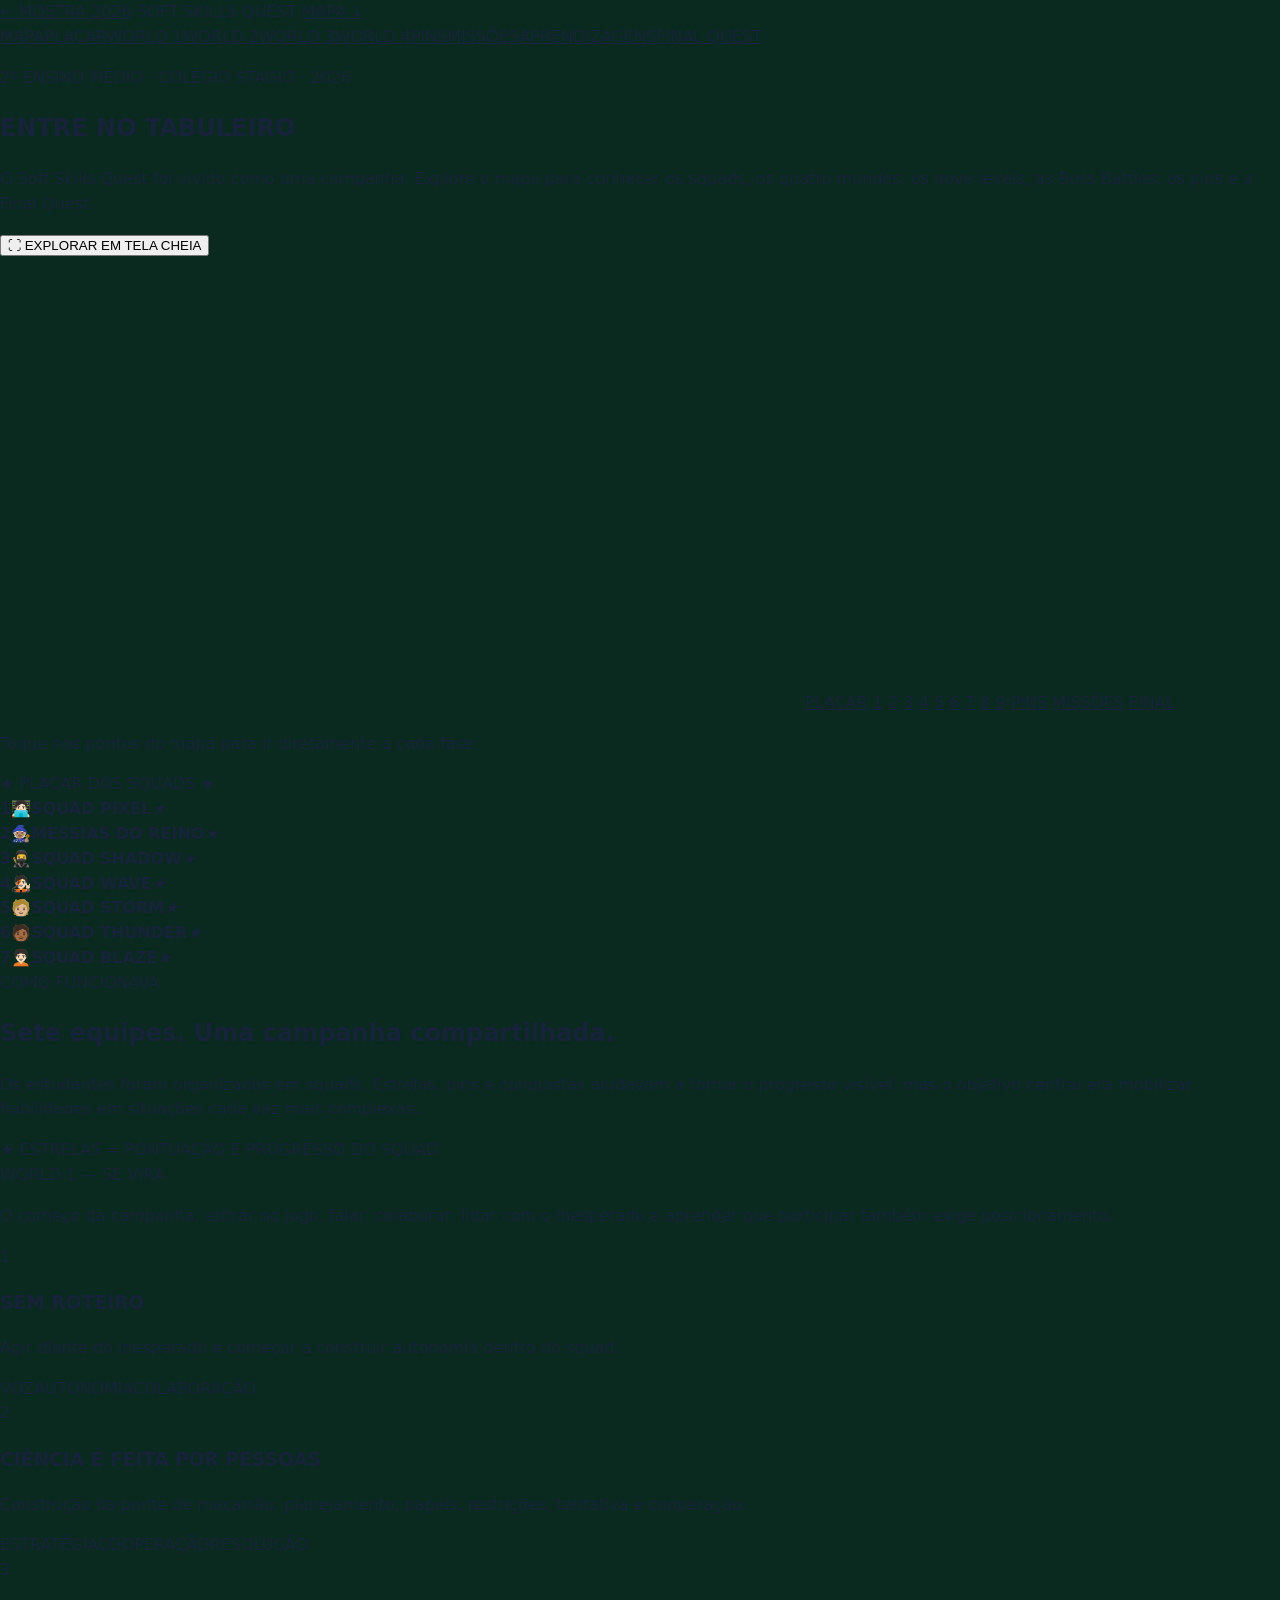
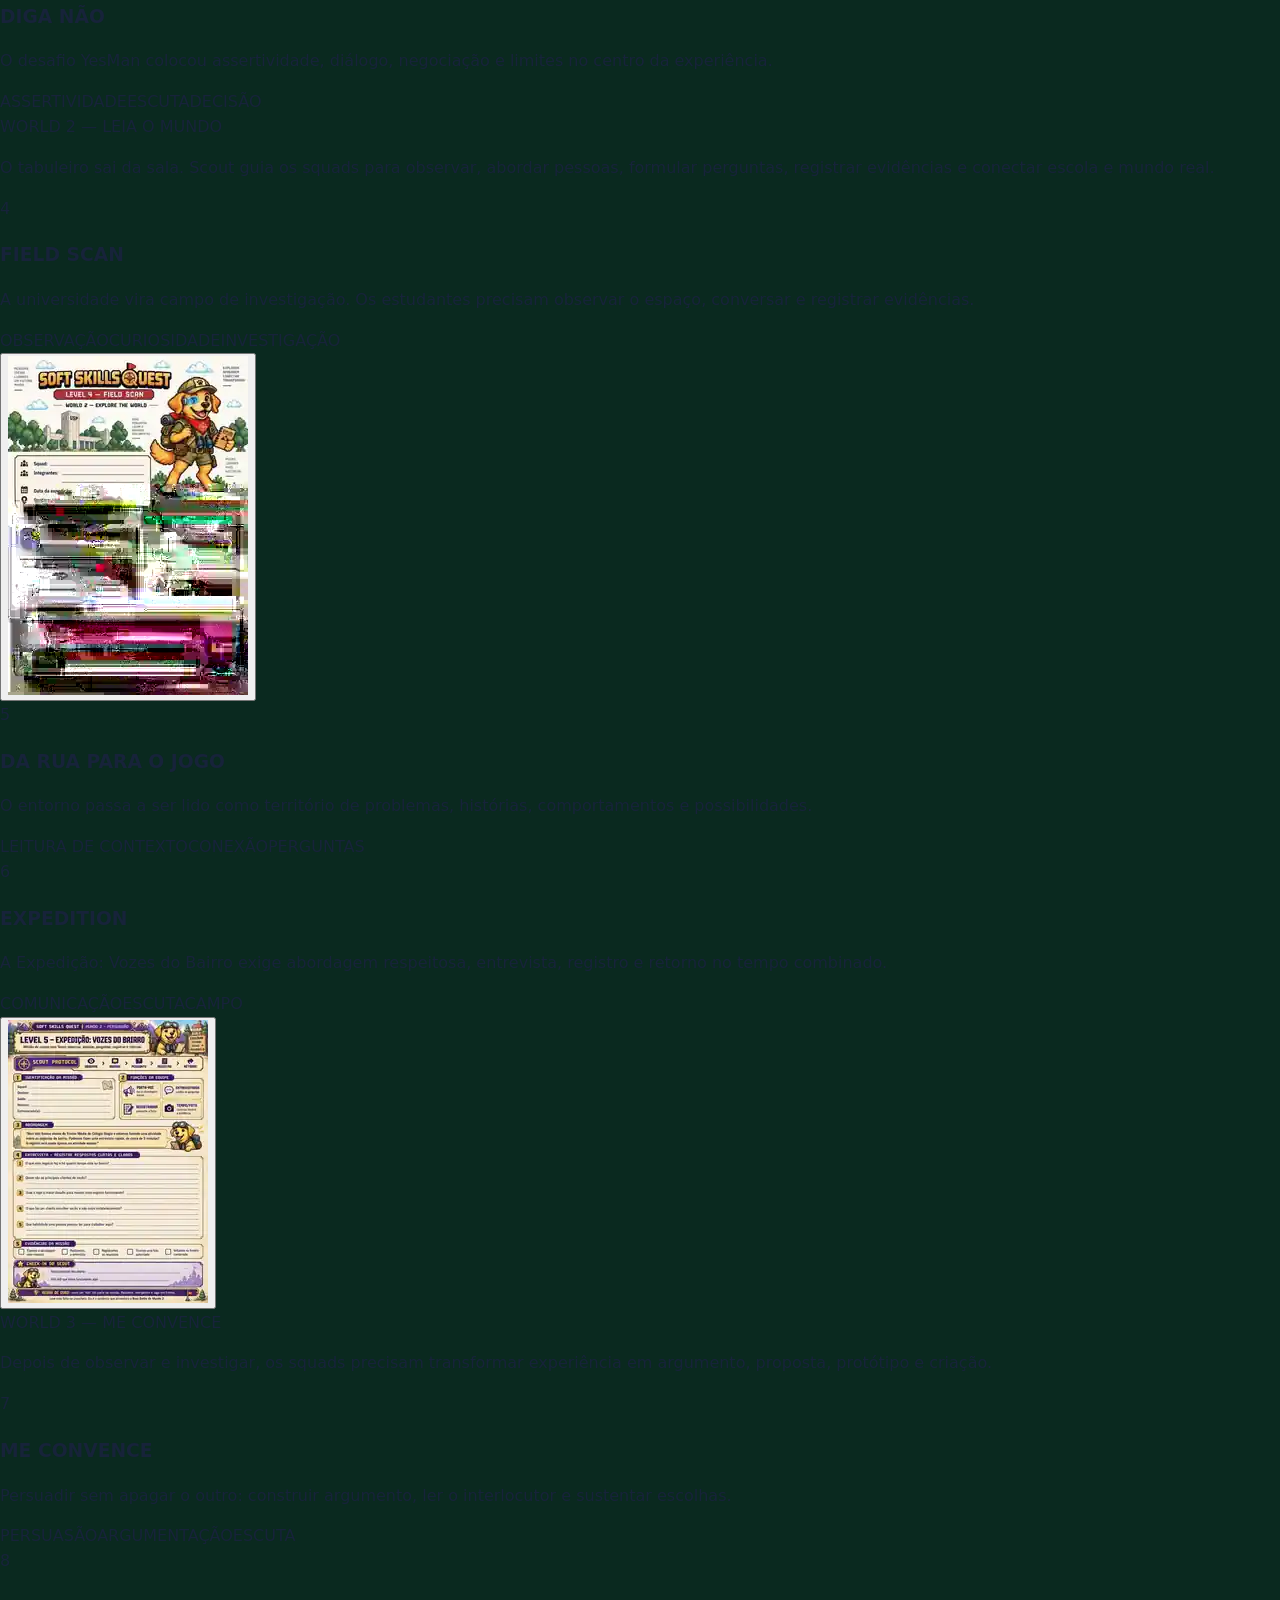
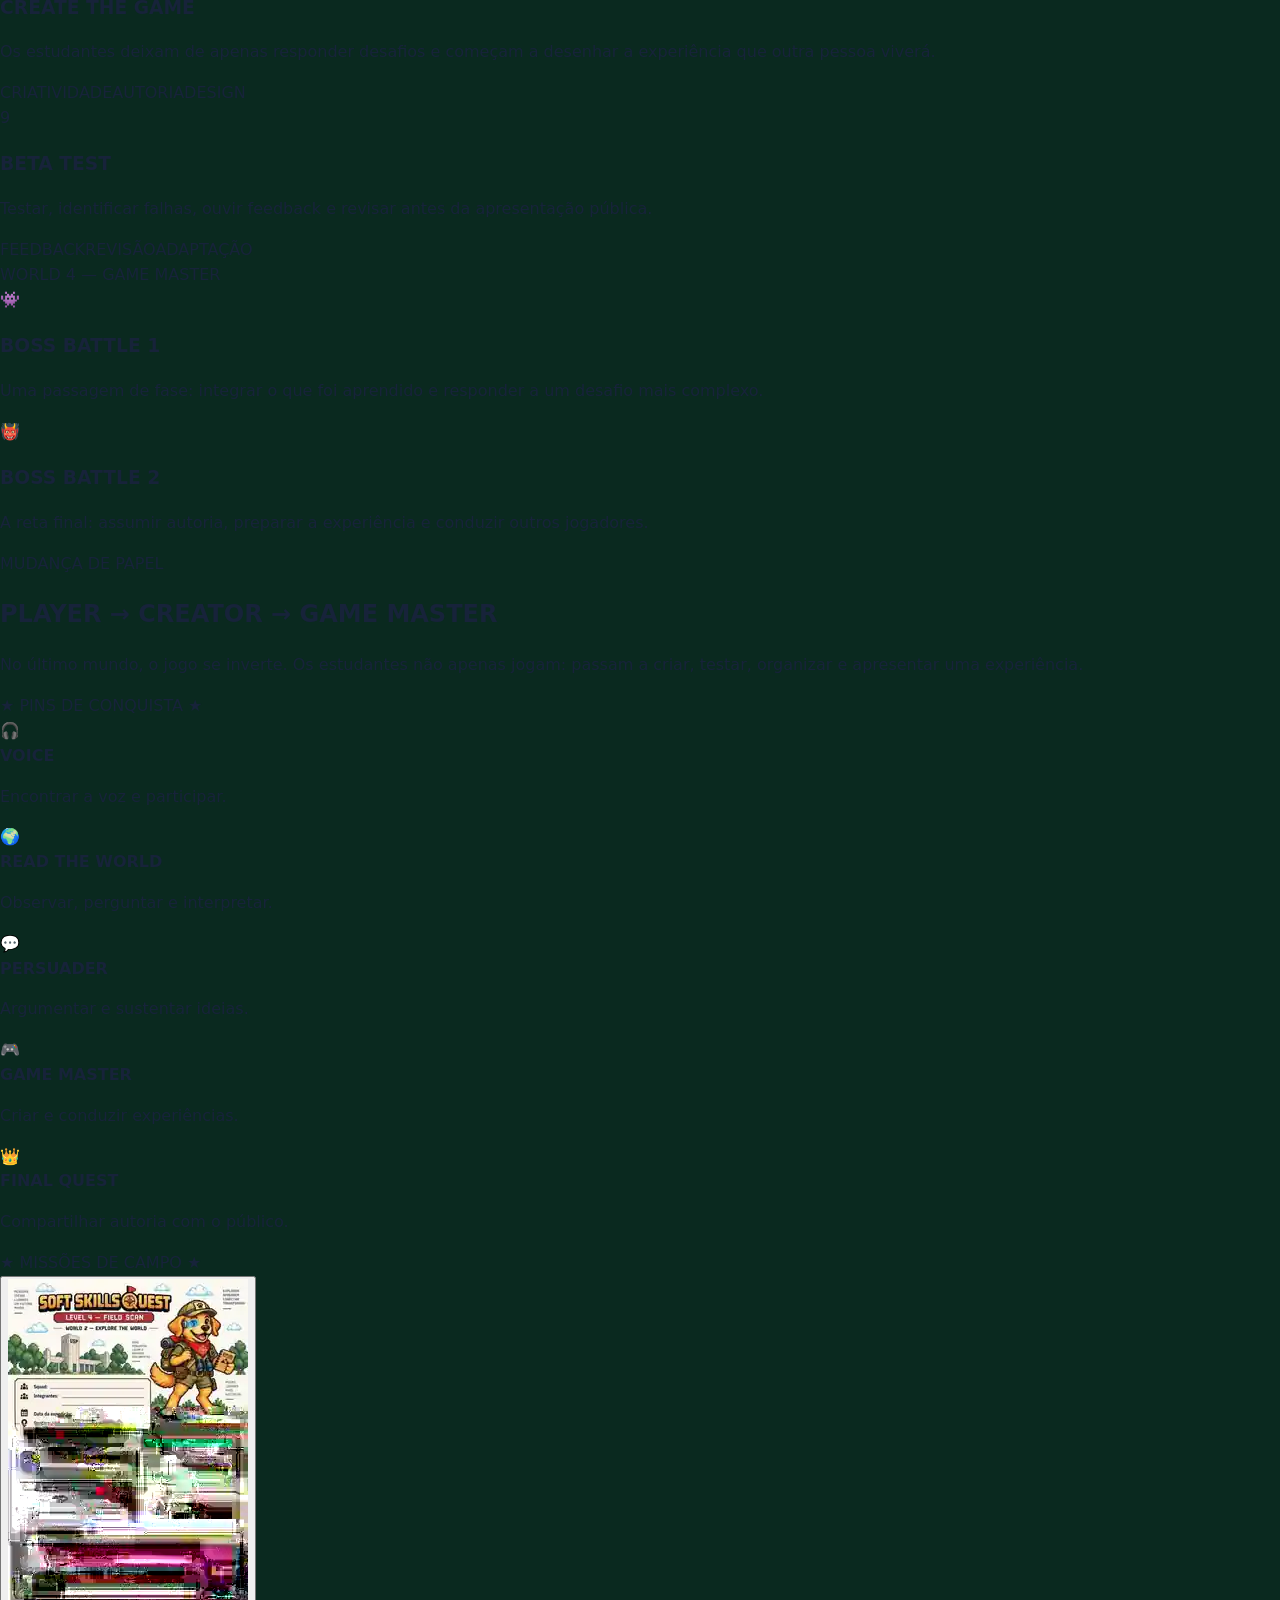
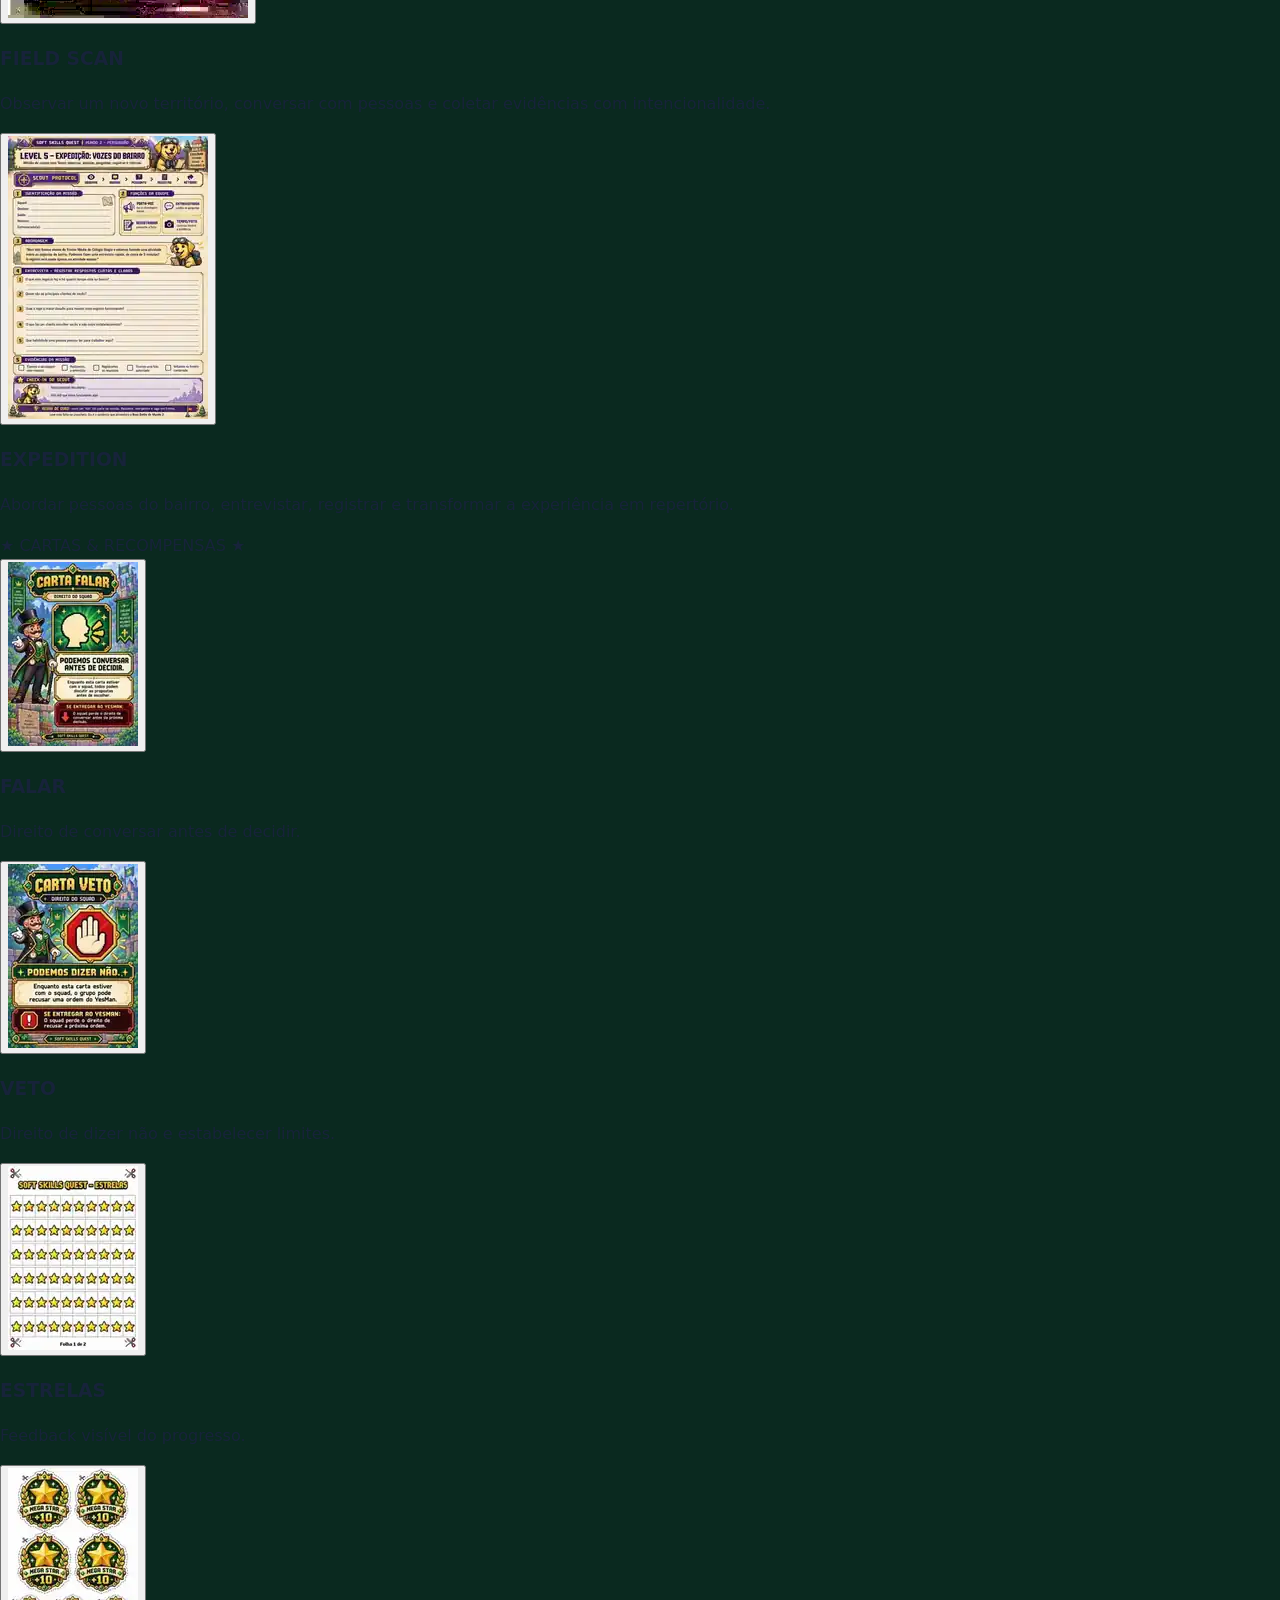
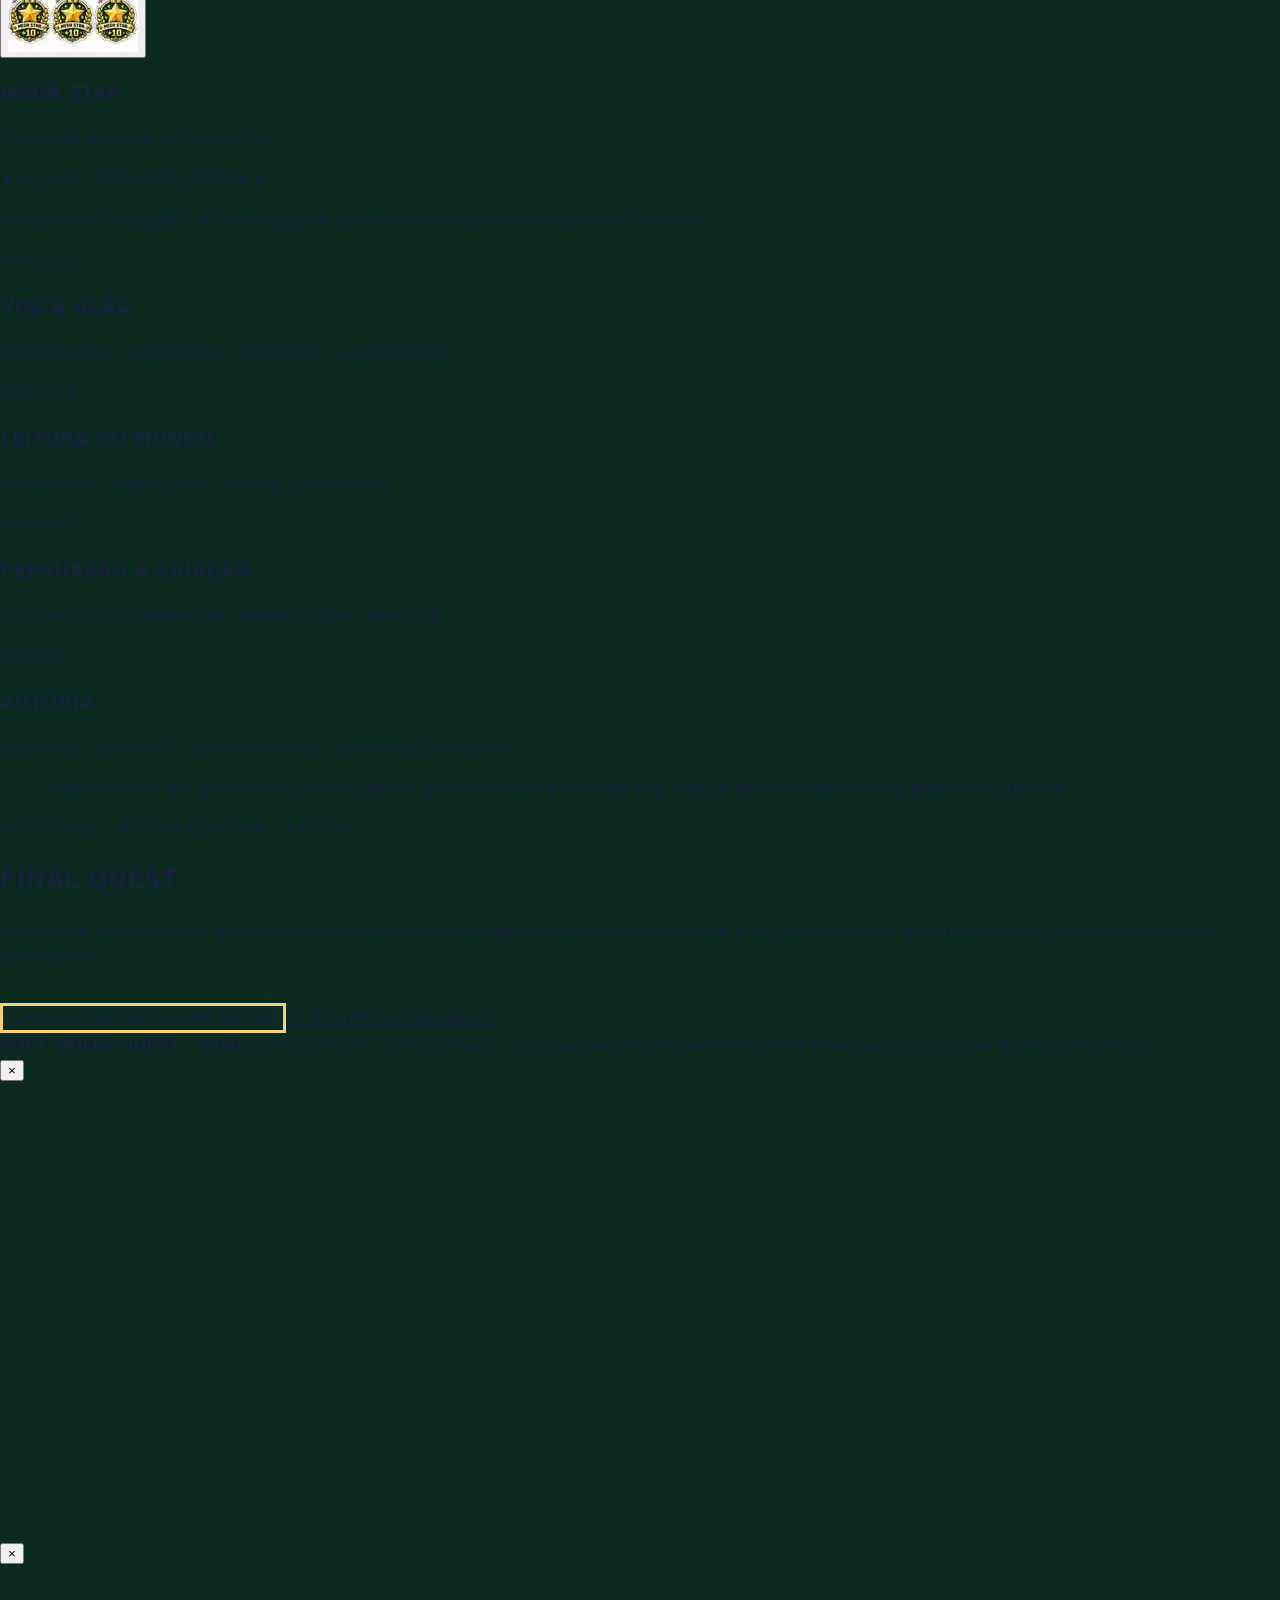
==== commit 5616cc8d: "Transforma Soft Skills Quest em tabuleiro navegável" ====
--- a/soft-skills-quest.html
+++ b/soft-skills-quest.html
@@ -3,147 +3,176 @@
 <head>
 <meta charset="utf-8">
 <meta name="viewport" content="width=device-width,initial-scale=1,viewport-fit=cover">
-<meta name="theme-color" content="#07382d">
-<meta name="description" content="Soft Skills Quest — uma jornada gamificada do 2º Ensino Médio do Colégio Stagio.">
+<meta name="theme-color" content="#071426">
+<meta name="description" content="Soft Skills Quest — percorra o tabuleiro, os mundos, missões e aprendizagens do projeto do 2º Ensino Médio do Colégio Stagio.">
 <link rel="icon" href="icon.svg" type="image/svg+xml">
-<link rel="stylesheet" href="soft-skills-quest.css">
-<link rel="stylesheet" href="soft-skills-quest-theme.css">
+<link rel="stylesheet" href="soft-skills-quest.css?v=50">
 <title>Soft Skills Quest — Mostra Cultural 2026</title>
 </head>
 <body>
-<div class="pixel-grid" aria-hidden="true"></div>
-<header class="questbar">
-  <a class="back" href="index.html#projects">← MOSTRA 2026</a>
-  <a class="questbrand" href="#top"><span>✦</span> SOFT SKILLS QUEST</a>
-  <a class="quick" href="#visitor-guide">START ↓</a>
+<header class="topbar">
+  <a href="index.html#projects">← MOSTRA 2026</a>
+  <span>SOFT SKILLS QUEST</span>
+  <a href="#board">MAPA ↓</a>
 </header>
-<nav class="tour-nav" aria-label="Navegação do Soft Skills Quest">
-  <a href="#visitor-guide">⌂ Visão geral</a>
-  <a href="#journey">▧ Jornada</a>
-  <a href="#scout">♟ Scout</a>
-  <a href="#missions">▤ Materiais</a>
-  <a href="#cards">✦ Cartas</a>
-  <a href="#skills">★ Aprendizagens</a>
-  <a href="#finalquest">⚑ Final Quest</a>
+
+<nav class="quicknav" aria-label="Navegação do Soft Skills Quest">
+  <a href="#board">MAPA</a><a href="#score">PLACAR</a><a href="#world1">WORLD 1</a><a href="#world2">WORLD 2</a><a href="#world3">WORLD 3</a><a href="#world4">WORLD 4</a><a href="#pins">PINS</a><a href="#missions">MISSÕES</a><a href="#learning">APRENDIZAGENS</a><a href="#finalquest">FINAL QUEST</a>
 </nav>
+
 <main>
-<section class="hero" id="top">
-  <div class="hero-stage">
-    <div class="hero-main reveal">
-      <div class="hero-kicker">2º ENSINO MÉDIO · COLÉGIO STAGIO · 2026</div>
-      <img class="hero-logo-graphic" src="assets/ssq/soft-skills-quest-logo.webp" alt="Soft Skills Quest">
-      <div class="hero-subtitle">A aventura foi a aula.</div>
-      <p class="hero-intro-new">Uma jornada gamificada em que os estudantes desenvolveram comunicação, colaboração, investigação, autonomia e criatividade por meio de missões, personagens, desafios e experiências reais.</p>
-      <div class="hero-actions">
-        <a class="primary-btn" href="#visitor-guide">✦ COMEÇAR A VISITA →</a>
-        <a class="secondary-btn" href="#how">▤ ENTENDER O PROJETO →</a>
-      </div>
+<section class="board-hero" id="board">
+  <div class="board-intro">
+    <div>
+      <p class="eyebrow">2º ENSINO MÉDIO · COLÉGIO STAGIO · 2026</p>
+      <h1>ENTRE NO TABULEIRO</h1>
+      <p>O Soft Skills Quest foi vivido como uma campanha. Explore o mapa para conhecer os squads, os quatro mundos, os nove levels, as Boss Battles, os pins e a Final Quest.</p>
     </div>
-    <aside class="hero-companion reveal">
-      <img src="assets/ssq/scout-fieldscan.webp" alt="Scout no Level 4 — Field Scan, Mundo 2 do Soft Skills Quest">
-      <div class="hero-card-label">SCOUT · THE FIELD GUIDE · WORLD 2</div>
-    </aside>
+    <button id="openBoard" class="pixel-button">⛶ EXPLORAR EM TELA CHEIA</button>
+  </div>
+
+  <div class="board-frame">
+    <div class="board-stage">
+      <img src="assets/ssq/soft-skills-quest-board.webp?v=50" alt="Tabuleiro oficial do Soft Skills Quest com placar, quatro mundos, nove etapas, pins, missões de campo e Final Quest">
+      <a class="hotspot score-hotspot" href="#score" aria-label="Placar dos squads"><span>PLACAR</span></a>
+      <a class="hotspot h1" href="#level1" aria-label="Level 1 Sem Roteiro"><span>1</span></a>
+      <a class="hotspot h2" href="#level2" aria-label="Level 2 Ciência é Feita por Pessoas"><span>2</span></a>
+      <a class="hotspot h3" href="#level3" aria-label="Level 3 Diga Não"><span>3</span></a>
+      <a class="hotspot h4" href="#level4" aria-label="Level 4 Field Scan"><span>4</span></a>
+      <a class="hotspot h5" href="#level5" aria-label="Level 5 Da Rua para o Jogo"><span>5</span></a>
+      <a class="hotspot h6" href="#level6" aria-label="Level 6 Expedition"><span>6</span></a>
+      <a class="hotspot h7" href="#level7" aria-label="Level 7 Me Convence"><span>7</span></a>
+      <a class="hotspot h8" href="#level8" aria-label="Level 8 Create the Game"><span>8</span></a>
+      <a class="hotspot h9" href="#level9" aria-label="Level 9 Beta Test"><span>9</span></a>
+      <a class="hotspot pins-hotspot" href="#pins" aria-label="Pins de conquista"><span>PINS</span></a>
+      <a class="hotspot missions-hotspot" href="#missions" aria-label="Missões de campo"><span>MISSÕES</span></a>
+      <a class="hotspot final-hotspot" href="#finalquest" aria-label="Final Quest"><span>FINAL</span></a>
+    </div>
+  </div>
+  <p class="tap-hint">Toque nos pontos do mapa para ir diretamente a cada fase.</p>
+</section>
+
+<section class="board-section" id="score">
+  <div class="panel-title"><span>★</span> PLACAR DOS SQUADS <span>★</span></div>
+  <div class="score-layout">
+    <div class="scoreboard">
+      <div class="score-row"><b>1</b><span class="avatar">🧑🏻‍💻</span><strong>SQUAD PIXEL</strong><i>★</i></div>
+      <div class="score-row"><b>2</b><span class="avatar">🧙🏽</span><strong>MESSIAS DO REINO</strong><i>★</i></div>
+      <div class="score-row"><b>3</b><span class="avatar">🥷</span><strong>SQUAD SHADOW</strong><i>★</i></div>
+      <div class="score-row"><b>4</b><span class="avatar">🧑🏻‍🎤</span><strong>SQUAD WAVE</strong><i>★</i></div>
+      <div class="score-row"><b>5</b><span class="avatar">🧑🏼</span><strong>SQUAD STORM</strong><i>★</i></div>
+      <div class="score-row"><b>6</b><span class="avatar">🧑🏾</span><strong>SQUAD THUNDER</strong><i>★</i></div>
+      <div class="score-row"><b>7</b><span class="avatar">🧑🏻‍🦱</span><strong>SQUAD BLAZE</strong><i>★</i></div>
+    </div>
+    <div class="explain-card"><span class="small-label">COMO FUNCIONAVA</span><h2>Sete equipes. Uma campanha compartilhada.</h2><p>Os estudantes foram organizados em squads. Estrelas, pins e conquistas ajudavam a tornar o progresso visível, mas o objetivo central era mobilizar habilidades em situações cada vez mais complexas.</p><div class="legend-star">★ <span>ESTRELAS = PONTUAÇÃO E PROGRESSO DO SQUAD</span></div></div>
   </div>
 </section>
 
-<section class="section parchment" id="visitor-guide">
-  <div class="title-badge badge-overview" role="img" aria-label="Visão geral"><img src="assets/ssq/titles-atlas.webp" alt=""></div>
-  <div class="intro-grid">
-    <div class="reveal"><h2>O que é o<br>Soft Skills Quest?</h2></div>
-    <div class="large-copy reveal">
-      <p>O <strong>Soft Skills Quest</strong> foi um projeto gamificado do 2º Ensino Médio em que a aula foi organizada como uma campanha de jogo.</p>
-      <p>Em vez de apenas falar sobre habilidades socioemocionais, os estudantes precisaram <strong>colocá-las em prática</strong> em missões, decisões, conversas, investigações e experiências concretas.</p>
-    </div>
-  </div>
-  <div class="learning-loop reveal"><span>DESAFIO</span><b>→</b><span>EXPERIÊNCIA</span><b>→</b><span>DECISÃO</span><b>→</b><span>REFLEXÃO</span><b>→</b><span>APRENDIZAGEM</span></div>
-  <div class="plain-language reveal"><strong>Em outras palavras:</strong><p>as soft skills não foram apresentadas como uma lista para decorar. Elas apareceram quando o grupo precisou agir.</p></div>
-</section>
-
-<section class="section dark-section" id="journey">
-  <div class="title-badge badge-journey" role="img" aria-label="Mapa da jornada"><img src="assets/ssq/titles-atlas.webp" alt=""></div>
-  <div class="section-heading reveal"><h2>Uma campanha construída em mundos, missões e encontros.</h2><p>Cada mundo mudou o tipo de desafio. O que começou dentro da sala passou a exigir contato com pessoas, lugares e problemas do mundo real.</p></div>
-  <div class="world-path">
-    <article class="world-card green reveal"><div class="world-id">MUNDO 01 <span>PIN · VOZ</span></div><h3>SE VIRA</h3><p>Entrar no jogo, participar, se posicionar e encontrar a própria voz dentro do grupo.</p><ul><li>Sem Roteiro</li><li>Ciência é feita por pessoas</li><li>YesMan — O preço do sim</li></ul></article>
-    <article class="world-card purple reveal"><div class="world-id">MUNDO 02 <span>PIN · EXPLORAÇÃO</span></div><h3>LEIA O MUNDO</h3><p>O jogo sai da sala. Os squads observam, perguntam, registram e conectam aprendizagem com pessoas, lugares e realidades.</p><ul><li>Field Scan</li><li>Expedição: Vozes do Bairro</li><li>Mission Replay</li></ul></article>
-    <article class="world-card red reveal"><div class="world-id">MUNDO 03 <span>EM JOGO</span></div><h3>ME CONVENCE</h3><p>Observação e experiência começam a se transformar em argumento, persuasão, criação e autoria.</p><ul><li>Persuadir</li><li>Criar</li><li>Testar e revisar</li></ul></article>
-    <article class="world-card gold reveal"><div class="world-id">FINAL QUEST <span>MOSTRA CULTURAL</span></div><h3>COMPARTILHE</h3><p>A fase em que os estudantes deixam de apenas cumprir missões e passam a apresentar ao público aquilo que construíram.</p><div class="transform-line">PLAYER → CREATOR → GAME MASTER</div></article>
+<section class="world-section w1" id="world1">
+  <div class="world-ribbon">WORLD 1 — SE VIRA</div>
+  <div class="world-copy"><p>O começo da campanha: entrar no jogo, falar, colaborar, lidar com o inesperado e aprender que participar também exige posicionamento.</p></div>
+  <div class="levels">
+    <article id="level1" class="level-card"><span class="level-num">1</span><h3>SEM ROTEIRO</h3><p>Agir diante do inesperado e começar a construir autonomia dentro do squad.</p><div class="skill-tags"><span>VOZ</span><span>AUTONOMIA</span><span>COLABORAÇÃO</span></div></article>
+    <article id="level2" class="level-card"><span class="level-num">2</span><h3>CIÊNCIA É FEITA POR PESSOAS</h3><p>Construção da ponte de macarrão: planejamento, papéis, restrições, tentativa e cooperação.</p><div class="skill-tags"><span>ESTRATÉGIA</span><span>COOPERAÇÃO</span><span>RESOLUÇÃO</span></div></article>
+    <article id="level3" class="level-card"><span class="level-num">3</span><h3>DIGA NÃO</h3><p>O desafio YesMan colocou assertividade, diálogo, negociação e limites no centro da experiência.</p><div class="skill-tags"><span>ASSERTIVIDADE</span><span>ESCUTA</span><span>DECISÃO</span></div></article>
   </div>
 </section>
 
-<section class="section parchment scout-section" id="scout">
-  <div class="title-badge badge-companion" role="img" aria-label="Companheiro de aventura"><img src="assets/ssq/titles-atlas.webp" alt=""></div>
-  <div class="scout-layout">
-    <div class="scout-visual reveal"><button class="image-button" data-image="assets/ssq/scout-fieldscan.webp" data-caption="Level 4 — Field Scan · World 2 — Explore the World"><img src="assets/ssq/scout-fieldscan.webp" alt="Scout na ficha real do Level 4 Field Scan"></button><div class="scout-stamp">THE FIELD GUIDE</div></div>
-    <div class="scout-copy reveal"><div class="mini-title">SCOUT · WORLD 2</div><h2>O guia que ensina a olhar antes de responder.</h2><p>Scout é o companheiro de aventura do Mundo 2. Ele representa <strong>curiosidade, observação, investigação e abertura para o mundo real</strong>.</p><p>Sua função é ajudar os squads a olhar melhor, fazer boas perguntas, conversar com pessoas e transformar experiências em aprendizagem.</p><blockquote>“Exploradores não precisam saber tudo. Precisam aprender a observar.”</blockquote><div class="tags"><span>OBSERVAR</span><span>PERGUNTAR</span><span>ESCUTAR</span><span>INVESTIGAR</span><span>CONECTAR</span></div></div>
+<section class="world-section w2" id="world2">
+  <div class="world-ribbon">WORLD 2 — LEIA O MUNDO</div>
+  <div class="world-copy"><p>O tabuleiro sai da sala. Scout guia os squads para observar, abordar pessoas, formular perguntas, registrar evidências e conectar escola e mundo real.</p></div>
+  <div class="levels">
+    <article id="level4" class="level-card media-card"><span class="level-num">4</span><div><h3>FIELD SCAN</h3><p>A universidade vira campo de investigação. Os estudantes precisam observar o espaço, conversar e registrar evidências.</p><div class="skill-tags"><span>OBSERVAÇÃO</span><span>CURIOSIDADE</span><span>INVESTIGAÇÃO</span></div></div><button class="art-button" data-src="assets/ssq/scout-fieldscan.webp" data-caption="Level 4 — Field Scan"><img src="assets/ssq/scout-fieldscan.webp" alt="Ficha real do Level 4 Field Scan"></button></article>
+    <article id="level5" class="level-card"><span class="level-num">5</span><h3>DA RUA PARA O JOGO</h3><p>O entorno passa a ser lido como território de problemas, histórias, comportamentos e possibilidades.</p><div class="skill-tags"><span>LEITURA DE CONTEXTO</span><span>CONEXÃO</span><span>PERGUNTAS</span></div></article>
+    <article id="level6" class="level-card media-card"><span class="level-num">6</span><div><h3>EXPEDITION</h3><p>A Expedição: Vozes do Bairro exige abordagem respeitosa, entrevista, registro e retorno no tempo combinado.</p><div class="skill-tags"><span>COMUNICAÇÃO</span><span>ESCUTA</span><span>CAMPO</span></div></div><button class="art-button" data-src="assets/ssq/level5-expedicao.webp" data-caption="Expedição — Vozes do Bairro"><img src="assets/ssq/level5-expedicao.webp" alt="Ficha real da Expedição Vozes do Bairro"></button></article>
   </div>
 </section>
 
-<section class="section mission-section" id="missions">
-  <div class="title-badge badge-materials" role="img" aria-label="Materiais reais"><img src="assets/ssq/titles-atlas.webp" alt=""></div>
-  <div class="section-heading reveal"><h2>As missões existiam no papel, no jogo e no mundo real.</h2><p>Estas são fichas usadas pelos próprios squads. Toque ou clique para ampliar.</p></div>
-  <div class="mission-gallery two-up">
-    <article class="mission-tile reveal"><button class="image-button" data-image="assets/ssq/scout-fieldscan.webp" data-caption="Level 4 — Field Scan · entrada do Mundo 2"><img src="assets/ssq/scout-fieldscan.webp" alt="Level 4 Field Scan — entrada do Mundo 2"></button><div class="mission-copy"><span>LEVEL 4</span><h3>Field Scan</h3><p>A entrada do Mundo 2 apresenta Scout e convida os estudantes a observar lugares, conversar com pessoas e investigar possibilidades.</p></div></article>
-    <article class="mission-tile reveal"><button class="image-button" data-image="assets/ssq/level5-expedicao.webp" data-caption="Level 5 — Expedição: Vozes do Bairro"><img src="assets/ssq/level5-expedicao.webp" alt="Level 5 — Expedição: Vozes do Bairro"></button><div class="mission-copy"><span>LEVEL 5</span><h3>Expedição: Vozes do Bairro</h3><p>Os estudantes observam, abordam, perguntam, registram e retornam, conectando o jogo ao território real da escola e do bairro.</p></div></article>
+<section class="world-section w3" id="world3">
+  <div class="world-ribbon">WORLD 3 — ME CONVENCE</div>
+  <div class="world-copy"><p>Depois de observar e investigar, os squads precisam transformar experiência em argumento, proposta, protótipo e criação.</p></div>
+  <div class="levels">
+    <article id="level7" class="level-card"><span class="level-num">7</span><h3>ME CONVENCE</h3><p>Persuadir sem apagar o outro: construir argumento, ler o interlocutor e sustentar escolhas.</p><div class="skill-tags"><span>PERSUASÃO</span><span>ARGUMENTAÇÃO</span><span>ESCUTA</span></div></article>
+    <article id="level8" class="level-card"><span class="level-num">8</span><h3>CREATE THE GAME</h3><p>Os estudantes deixam de apenas responder desafios e começam a desenhar a experiência que outra pessoa viverá.</p><div class="skill-tags"><span>CRIATIVIDADE</span><span>AUTORIA</span><span>DESIGN</span></div></article>
+    <article id="level9" class="level-card"><span class="level-num">9</span><h3>BETA TEST</h3><p>Testar, identificar falhas, ouvir feedback e revisar antes da apresentação pública.</p><div class="skill-tags"><span>FEEDBACK</span><span>REVISÃO</span><span>ADAPTAÇÃO</span></div></article>
   </div>
 </section>
 
-<section class="section parchment" id="cards">
-  <div class="title-badge badge-cards" role="img" aria-label="Cartas do jogo"><img src="assets/ssq/titles-atlas.webp" alt=""></div>
-  <div class="section-heading ink reveal"><h2>Cartas que colocam a decisão em jogo.</h2><p>As cartas não eram decoração. Elas regulavam escolhas, limites, negociação e participação dentro das dinâmicas.</p></div>
-  <div class="card-showcase">
-    <article class="real-card reveal"><button class="image-button" data-image="assets/ssq/carta-falar.webp" data-caption="Carta Falar — Direito do Squad"><img src="assets/ssq/carta-falar.webp" alt="Carta Falar — Direito do Squad"></button><div><span class="card-label green-label">DIREITO DO SQUAD</span><h3>Carta Falar</h3><p>Representa o direito do squad de conversar antes de decidir. A carta reforça diálogo, escuta e construção coletiva.</p><strong>“Podemos conversar antes de decidir.”</strong></div></article>
-    <article class="real-card reveal"><button class="image-button" data-image="assets/ssq/carta-veto.webp" data-caption="Carta Veto — Direito do Squad"><img src="assets/ssq/carta-veto.webp" alt="Carta Veto — Direito do Squad"></button><div><span class="card-label red-label">DIREITO DO SQUAD</span><h3>Carta Veto</h3><p>Representa o direito do squad de recusar uma ordem. A carta introduz limite, assertividade e decisão consciente.</p><strong>“Podemos dizer não.”</strong></div></article>
+<section class="world-section w4" id="world4">
+  <div class="world-ribbon">WORLD 4 — GAME MASTER</div>
+  <div class="boss-grid">
+    <div class="boss-card"><span>👾</span><h3>BOSS BATTLE 1</h3><p>Uma passagem de fase: integrar o que foi aprendido e responder a um desafio mais complexo.</p></div>
+    <div class="boss-card"><span>👹</span><h3>BOSS BATTLE 2</h3><p>A reta final: assumir autoria, preparar a experiência e conduzir outros jogadores.</p></div>
+    <div class="game-master-card"><span class="small-label">MUDANÇA DE PAPEL</span><h2>PLAYER → CREATOR → GAME MASTER</h2><p>No último mundo, o jogo se inverte. Os estudantes não apenas jogam: passam a criar, testar, organizar e apresentar uma experiência.</p></div>
   </div>
 </section>
 
-<section class="section reward-section" id="rewards">
-  <div class="section-heading reveal"><h2>Progresso & recompensa</h2><p>Estrelas, Mega Stars e pins ajudavam os estudantes a perceber a trajetória dos squads e o valor de suas ações.</p></div>
-  <div class="reward-grid">
-    <article class="reward-card reveal"><button class="image-button wide" data-image="assets/ssq/estrelas.webp" data-caption="Estrelas do Soft Skills Quest"><img src="assets/ssq/estrelas.webp" alt="Folha de estrelas do Soft Skills Quest"></button><h3>Estrelas</h3><p>Feedback visual e reconhecimento do progresso construído pelos squads ao longo da jornada.</p></article>
-    <article class="reward-card reveal"><button class="image-button wide" data-image="assets/ssq/megastar.webp" data-caption="Mega Star +10"><img src="assets/ssq/megastar.webp" alt="Insígnia Mega Star +10"></button><h3>Mega Star +10</h3><p>Um bônus especial usado como marca de conquista, destaque e avanço dentro do jogo.</p></article>
+<section class="board-section" id="pins">
+  <div class="panel-title"><span>★</span> PINS DE CONQUISTA <span>★</span></div>
+  <div class="pins-grid">
+    <article><div class="pin p1">🎧</div><b>VOICE</b><p>Encontrar a voz e participar.</p></article>
+    <article><div class="pin p2">🌍</div><b>READ THE WORLD</b><p>Observar, perguntar e interpretar.</p></article>
+    <article><div class="pin p3">💬</div><b>PERSUADER</b><p>Argumentar e sustentar ideias.</p></article>
+    <article><div class="pin p4">🎮</div><b>GAME MASTER</b><p>Criar e conduzir experiências.</p></article>
+    <article><div class="pin p5">👑</div><b>FINAL QUEST</b><p>Compartilhar autoria com o público.</p></article>
   </div>
 </section>
 
-<section class="section parchment" id="how">
-  <div class="not-just-game reveal"><div>🎮</div><h2>Não era apenas um jogo.</h2><p>O jogo era a linguagem. A aprendizagem acontecia nas decisões, nas interações e nas experiências que os estudantes precisavam viver.</p></div>
-  <div class="translation-table reveal">
-    <div class="table-head"><span>NA QUEST</span><span>NA APRENDIZAGEM</span></div><div><b>SQUADS</b><span>trabalho em equipe e corresponsabilidade</span></div><div><b>MISSÕES</b><span>situações-problema que pedem ação</span></div><div><b>CARTAS</b><span>negociação, fala, limites e decisão</span></div><div><b>ESTRELAS</b><span>feedback e percepção de progresso</span></div><div><b>EVIDÊNCIAS</b><span>observação, registro e interpretação</span></div><div><b>SCOUT</b><span>mediação da investigação e curiosidade</span></div><div><b>MISSION REPLAY</b><span>reflexão sobre a ação</span></div><div><b>FINAL QUEST</b><span>autoria e apresentação pública</span></div>
+<section class="board-section" id="missions">
+  <div class="panel-title"><span>★</span> MISSÕES DE CAMPO <span>★</span></div>
+  <div class="field-grid">
+    <article><button class="art-button" data-src="assets/ssq/scout-fieldscan.webp" data-caption="Field Scan — USP"><img src="assets/ssq/scout-fieldscan.webp" alt="Material real da missão Field Scan"></button><h3>FIELD SCAN</h3><p>Observar um novo território, conversar com pessoas e coletar evidências com intencionalidade.</p></article>
+    <article><button class="art-button" data-src="assets/ssq/level5-expedicao.webp" data-caption="Expedition — Vozes do Bairro"><img src="assets/ssq/level5-expedicao.webp" alt="Material real da missão Expedition"></button><h3>EXPEDITION</h3><p>Abordar pessoas do bairro, entrevistar, registrar e transformar a experiência em repertório.</p></article>
   </div>
 </section>
 
-<section class="section skills-section" id="skills">
-  <div class="title-badge badge-learning" role="img" aria-label="Aprendizagens"><img src="assets/ssq/titles-atlas.webp" alt=""></div>
-  <div class="section-heading reveal"><h2>O que foi colocado em prática?</h2><p>As habilidades abaixo não apareceram como conteúdos isolados. Elas foram mobilizadas sempre que os estudantes precisaram agir, perguntar, decidir, negociar, observar e criar.</p></div>
-  <div class="skills-grid">
-    <article class="skill-card reveal"><b>COMUNICAÇÃO</b><p>Expressar, escutar e ajustar a mensagem.</p></article><article class="skill-card reveal"><b>COLABORAÇÃO</b><p>Dividir responsabilidades e construir junto.</p></article><article class="skill-card reveal"><b>AUTONOMIA</b><p>Agir sem depender de uma instrução para cada passo.</p></article><article class="skill-card reveal"><b>PENSAMENTO CRÍTICO</b><p>Interpretar situações antes de responder.</p></article><article class="skill-card reveal"><b>ASSERTIVIDADE</b><p>Discordar, dizer não e sustentar posições.</p></article><article class="skill-card reveal"><b>INVESTIGAÇÃO</b><p>Observar pessoas, ambientes e problemas reais.</p></article><article class="skill-card reveal"><b>RESOLUÇÃO DE PROBLEMAS</b><p>Testar, falhar, adaptar e tentar novamente.</p></article><article class="skill-card reveal"><b>CRIATIVIDADE</b><p>Transformar ideias em experiências compartilháveis.</p></article>
-  </div>
-  <div class="thesis reveal">“Soft skills não são aprendidas quando alguém apenas explica o que elas são. Elas se desenvolvem quando precisamos usá-las.”</div>
-</section>
-
-<section class="section parchment route-section">
-  <div class="section-heading ink reveal"><h2>Da escola para o mundo real.</h2><p>O território da aprendizagem foi se ampliando ao longo da campanha.</p></div>
-  <div class="route reveal"><span>SALA DE AULA</span><b>→</b><span>LABORATÓRIO</span><b>→</b><span>UNIVERSIDADE</span><b>→</b><span>BAIRRO</span><b>→</b><span>MOSTRA CULTURAL</span></div>
-  <p class="route-copy reveal">Aos poucos, a aula deixou de caber apenas dentro da sala e passou a acontecer também em contato com lugares, pessoas e situações reais.</p>
-</section>
-
-<section class="section finalquest" id="finalquest">
-  <div class="title-badge badge-final" role="img" aria-label="Final Quest"><img src="assets/ssq/titles-atlas.webp" alt=""></div>
-  <div class="final-grid">
-    <div class="final-copy reveal"><div class="boss-stage">BOSS STAGE · MOSTRA CULTURAL 2026</div><h2>VOCÊ ESTÁ NA ÚLTIMA FASE.</h2><p>A Mostra Cultural é o momento em que os estudantes deixam de apenas jogar e passam a apresentar ao público aquilo que construíram ao longo da campanha.</p><div class="transform"><span>PLAYER</span><b>→</b><span>CREATOR</span><b>→</b><span>GAME MASTER</span></div></div>
-    <aside class="final-card reveal"><div class="final-card-head">MISSION OBJECTIVE</div><p>Transformar a experiência vivida em uma apresentação autoral, compreensível e compartilhável.</p><div class="mission-check"><span>✓</span> experimentar</div><div class="mission-check"><span>✓</span> refletir</div><div class="mission-check"><span>✓</span> criar</div><div class="mission-check"><span>★</span> compartilhar</div></aside>
+<section class="board-section" id="cards">
+  <div class="panel-title"><span>★</span> CARTAS & RECOMPENSAS <span>★</span></div>
+  <div class="artifact-grid">
+    <article><button class="art-button" data-src="assets/ssq/carta-falar.webp" data-caption="Carta Falar"><img src="assets/ssq/carta-falar.webp" alt="Carta Falar"></button><h3>FALAR</h3><p>Direito de conversar antes de decidir.</p></article>
+    <article><button class="art-button" data-src="assets/ssq/carta-veto.webp" data-caption="Carta Veto"><img src="assets/ssq/carta-veto.webp" alt="Carta Veto"></button><h3>VETO</h3><p>Direito de dizer não e estabelecer limites.</p></article>
+    <article><button class="art-button" data-src="assets/ssq/estrelas.webp" data-caption="Estrelas"><img src="assets/ssq/estrelas.webp" alt="Estrelas de pontuação"></button><h3>ESTRELAS</h3><p>Feedback visível do progresso.</p></article>
+    <article><button class="art-button" data-src="assets/ssq/megastar.webp" data-caption="Mega Star +10"><img src="assets/ssq/megastar.webp" alt="Mega Star +10"></button><h3>MEGA STAR</h3><p>Conquista especial da campanha.</p></article>
   </div>
 </section>
 
-<section class="credits section"><div class="credits-box reveal"><div class="tiny">QUEST LOG · 2026</div><h2>SOFT SKILLS QUEST</h2><p>2º Ensino Médio · Colégio Stagio</p><p class="credit-line">Concepção e desenvolvimento: <strong>Prof. Henrique Lopes</strong></p><div class="complete">QUEST COMPLETE?</div><p>Algumas das habilidades mais importantes do jogo só começam a fazer sentido depois que ele termina.</p><a href="index.html">← VOLTAR AO GUIA DA MOSTRA</a></div></section>
+<section class="learning-section" id="learning">
+  <div class="panel-title"><span>★</span> O QUE O TABULEIRO ENSINA <span>★</span></div>
+  <p class="learning-lead">O jogo era a linguagem. A aprendizagem acontecia nas decisões tomadas para avançar.</p>
+  <div class="learning-worlds">
+    <article><span>WORLD 1</span><h3>VOZ & AÇÃO</h3><p>Comunicação · colaboração · autonomia · assertividade</p></article>
+    <article><span>WORLD 2</span><h3>LEITURA DO MUNDO</h3><p>Observação · investigação · escuta · curiosidade</p></article>
+    <article><span>WORLD 3</span><h3>PERSUASÃO & CRIAÇÃO</h3><p>Argumentação · criatividade · prototipagem · feedback</p></article>
+    <article><span>WORLD 4</span><h3>AUTORIA</h3><p>Liderança · curadoria · responsabilidade · apresentação pública</p></article>
+  </div>
+  <blockquote>“Soft skills não são aprendidas quando alguém apenas explica o que elas são. Elas se desenvolvem quando precisamos usá-las.”</blockquote>
+</section>
+
+<section class="final-section" id="finalquest">
+  <div class="final-board">
+    <span class="small-label">BOSS STAGE · MOSTRA CULTURAL · 14.11.26</span>
+    <h2>FINAL QUEST</h2>
+    <p>A fase final da campanha: os estudantes deixam de apenas jogar e passam a compartilhar publicamente aquilo que investigaram, criaram, testaram e aprenderam.</p>
+    <div class="final-transform"><span>PLAYER</span><b>→</b><span>CREATOR</span><b>→</b><span>GAME MASTER</span></div>
+    <a href="#board" class="pixel-button">↑ VOLTAR AO TABULEIRO</a>
+  </div>
+</section>
 </main>
 
-<div class="modal" id="imageModal" aria-hidden="true"><button class="modal-close" aria-label="Fechar imagem">×</button><figure><img id="modalImage" alt=""><figcaption id="modalCaption"></figcaption></figure></div>
+<footer><b>SOFT SKILLS QUEST · 2026</b><span>2º Ensino Médio · Colégio Stagio · Concepção e desenvolvimento: Prof. Henrique Lopes</span><a href="index.html">← Guia da Mostra Cultural</a></footer>
+
+<div class="board-modal" id="boardModal" aria-hidden="true"><button id="closeBoard" aria-label="Fechar tabuleiro">×</button><div class="board-modal-scroll"><img src="assets/ssq/soft-skills-quest-board.webp?v=50" alt="Tabuleiro ampliado do Soft Skills Quest"></div></div>
+<div class="art-modal" id="artModal" aria-hidden="true"><button id="closeArt" aria-label="Fechar imagem">×</button><figure><img id="artModalImg" alt=""><figcaption id="artModalCaption"></figcaption></figure></div>
+
 <script>
-const obs=new IntersectionObserver(entries=>entries.forEach(e=>{if(e.isIntersecting)e.target.classList.add('seen')}),{threshold:.08});document.querySelectorAll('.reveal').forEach(el=>obs.observe(el));
-const modal=document.getElementById('imageModal'),modalImg=document.getElementById('modalImage'),modalCaption=document.getElementById('modalCaption');
-function closeModal(){modal.classList.remove('open');modal.setAttribute('aria-hidden','true');document.body.style.overflow=''}
-document.querySelectorAll('.image-button').forEach(btn=>btn.addEventListener('click',()=>{modalImg.src=btn.dataset.image;modalImg.alt=btn.dataset.caption||'Material do Soft Skills Quest';modalCaption.textContent=btn.dataset.caption||'';modal.classList.add('open');modal.setAttribute('aria-hidden','false');document.body.style.overflow='hidden'}));
-document.querySelector('.modal-close').addEventListener('click',closeModal);modal.addEventListener('click',e=>{if(e.target===modal)closeModal()});document.addEventListener('keydown',e=>{if(e.key==='Escape')closeModal()});
+const boardModal=document.getElementById('boardModal');
+document.getElementById('openBoard').addEventListener('click',()=>{boardModal.classList.add('open');boardModal.setAttribute('aria-hidden','false');document.body.classList.add('locked')});
+document.getElementById('closeBoard').addEventListener('click',()=>{boardModal.classList.remove('open');boardModal.setAttribute('aria-hidden','true');document.body.classList.remove('locked')});
+const artModal=document.getElementById('artModal'),artImg=document.getElementById('artModalImg'),artCap=document.getElementById('artModalCaption');
+document.querySelectorAll('.art-button').forEach(btn=>btn.addEventListener('click',()=>{artImg.src=btn.dataset.src;artImg.alt=btn.dataset.caption||'Material do Soft Skills Quest';artCap.textContent=btn.dataset.caption||'';artModal.classList.add('open');artModal.setAttribute('aria-hidden','false');document.body.classList.add('locked')}));
+document.getElementById('closeArt').addEventListener('click',()=>{artModal.classList.remove('open');artModal.setAttribute('aria-hidden','true');document.body.classList.remove('locked')});
+[boardModal,artModal].forEach(m=>m.addEventListener('click',e=>{if(e.target===m){m.classList.remove('open');m.setAttribute('aria-hidden','true');document.body.classList.remove('locked')}}));
+document.addEventListener('keydown',e=>{if(e.key==='Escape'){boardModal.classList.remove('open');artModal.classList.remove('open');document.body.classList.remove('locked')}});
 </script>
 </body>
-</html>+</html>
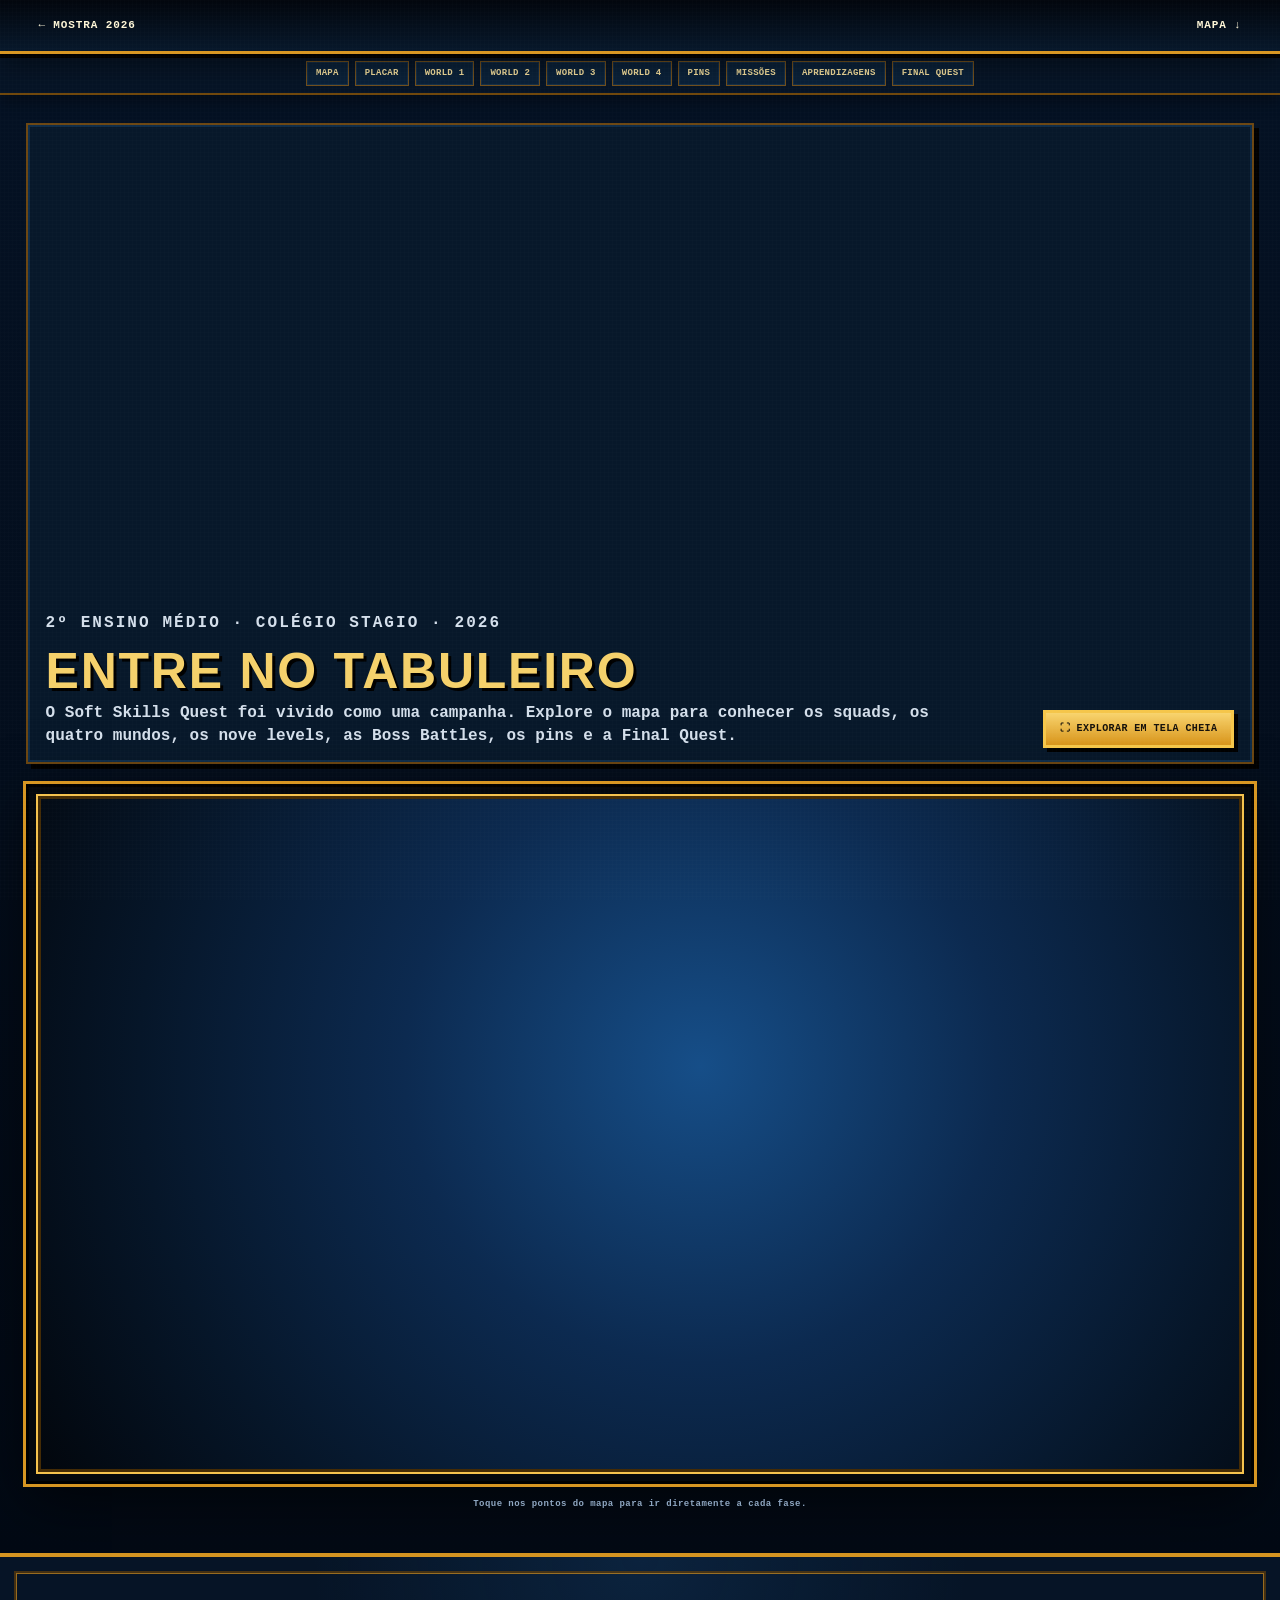
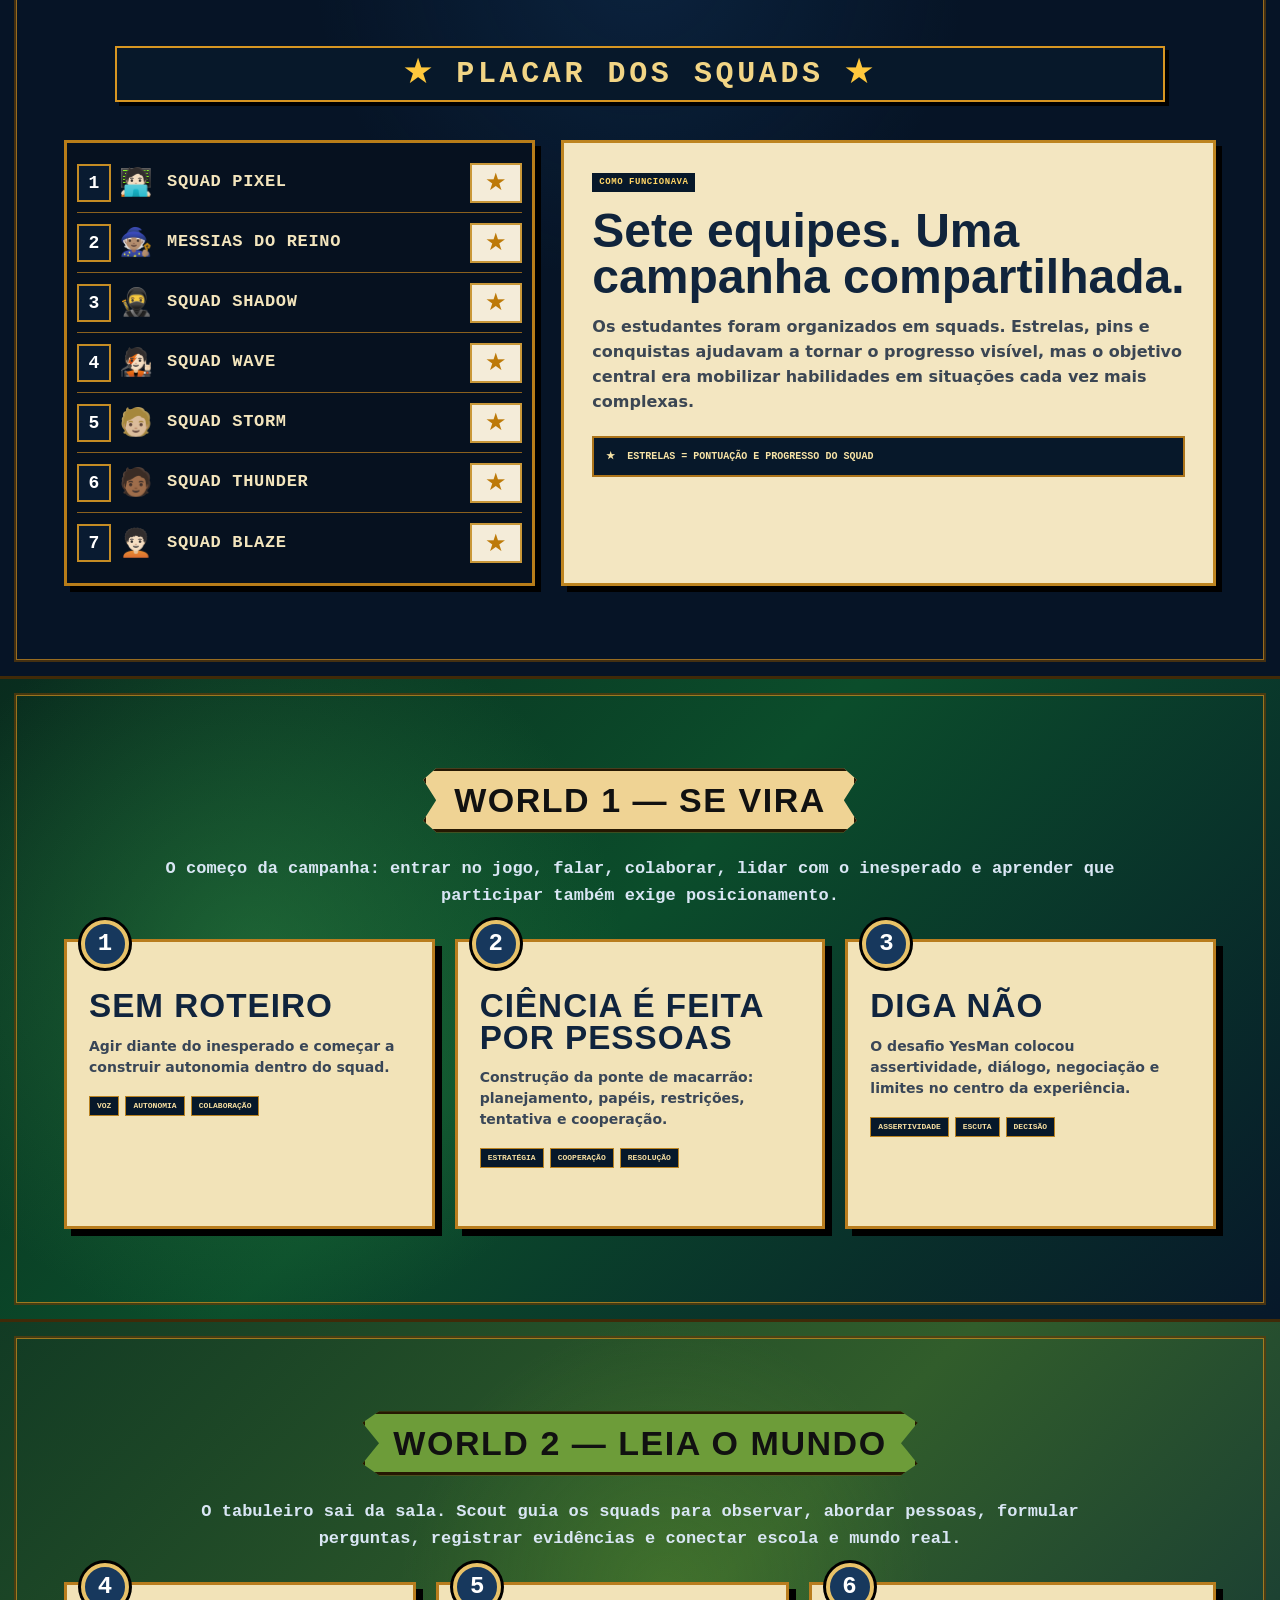
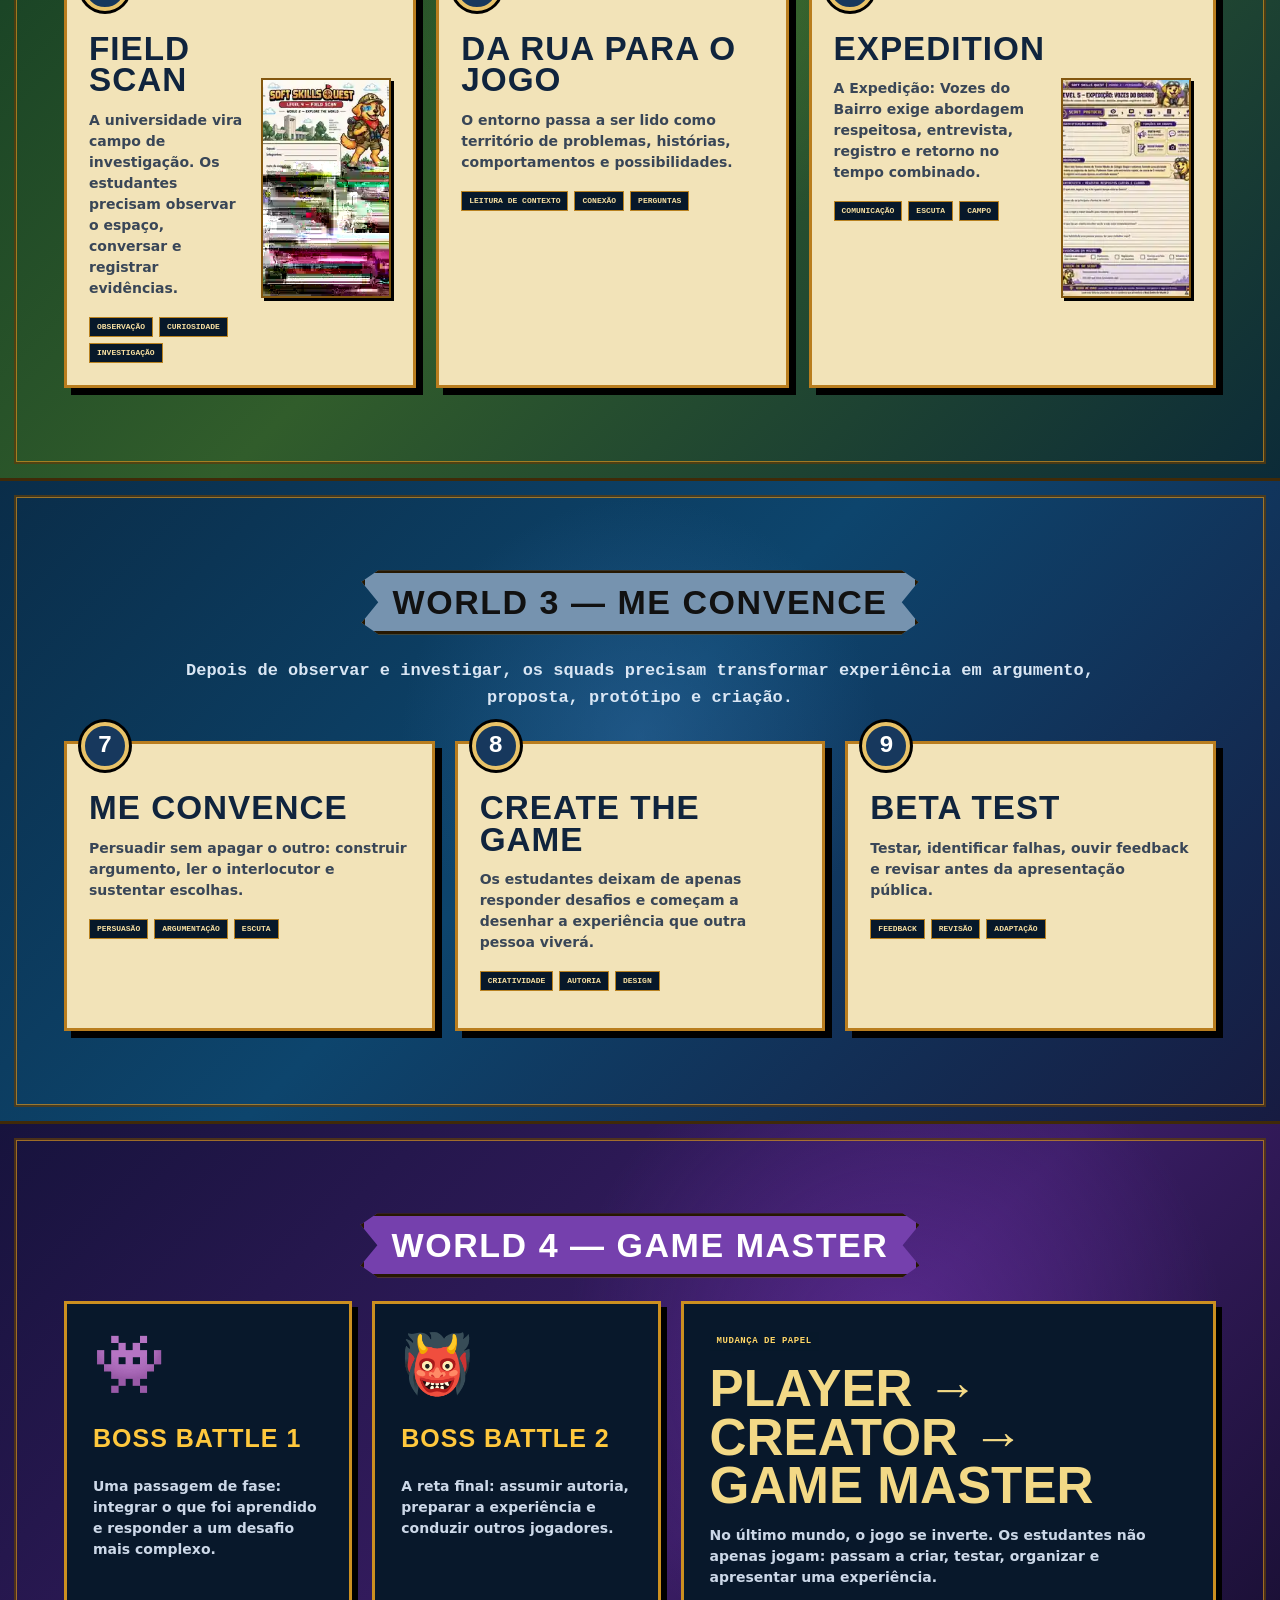
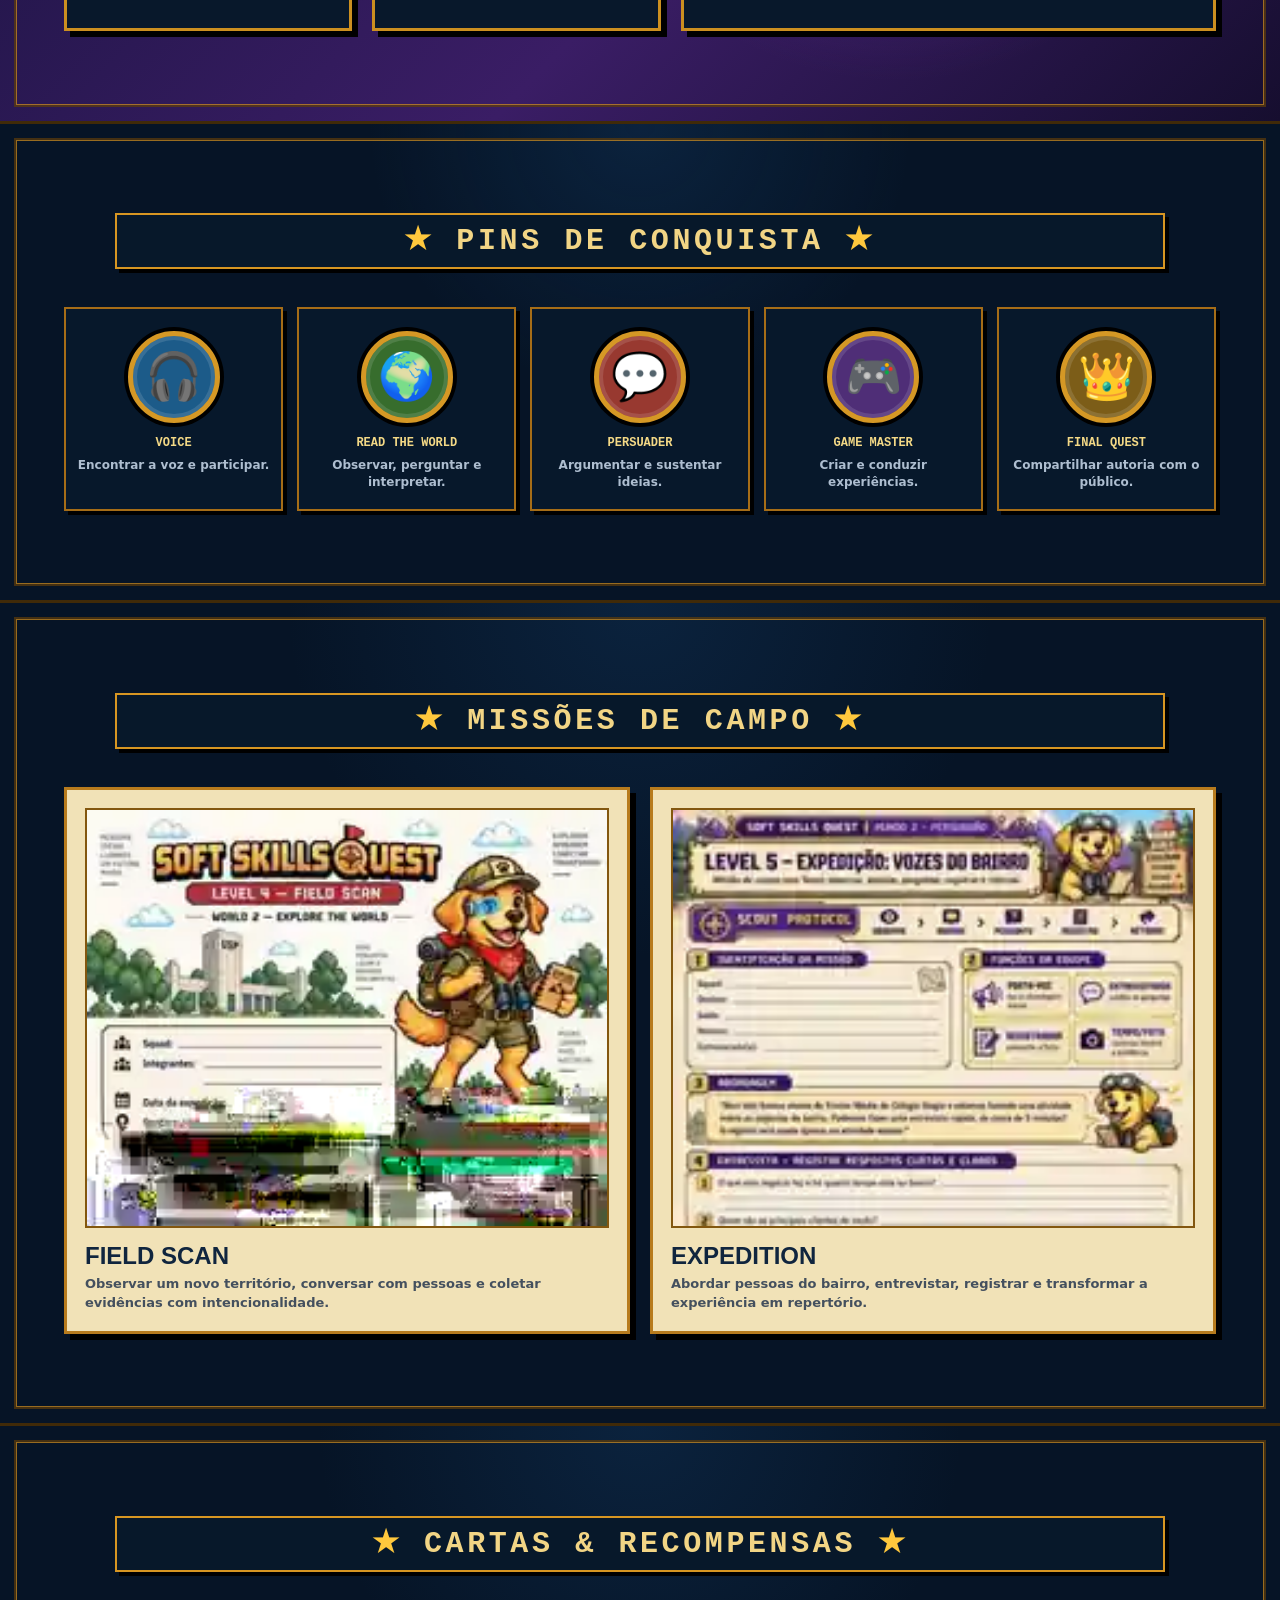
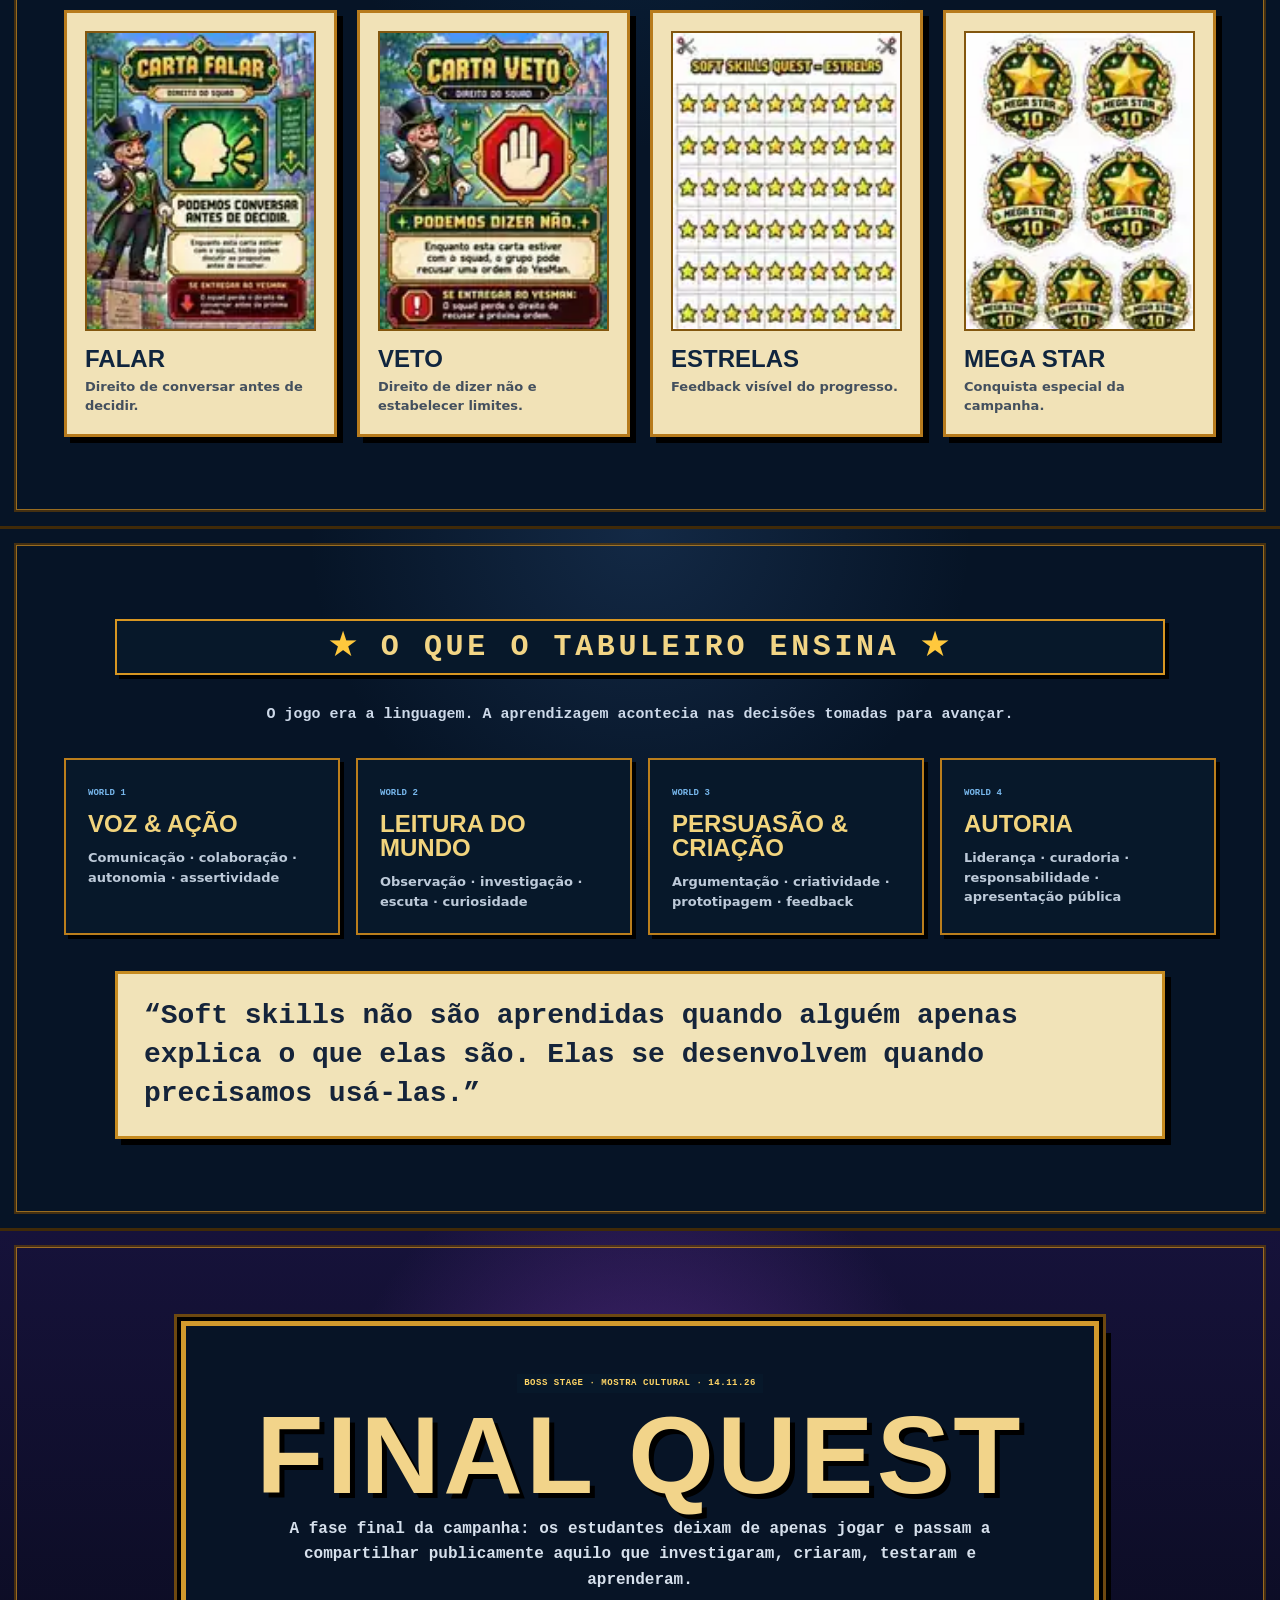
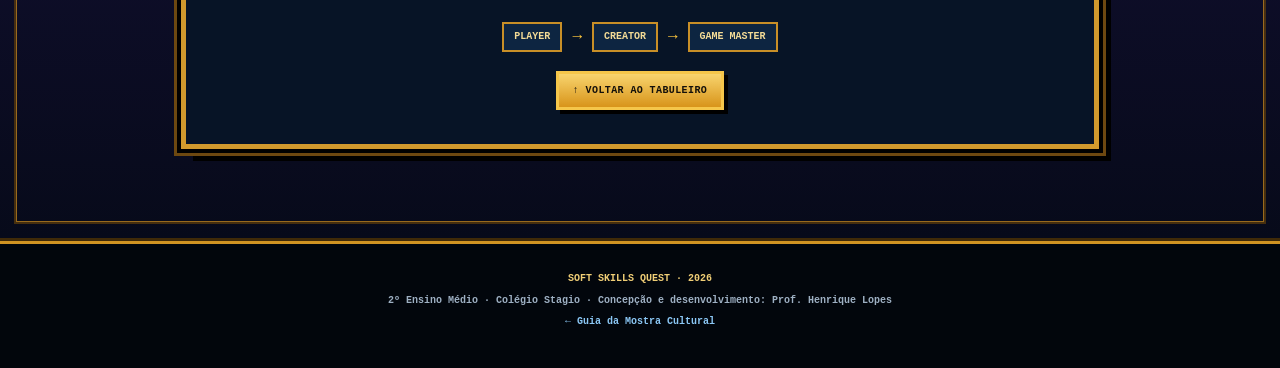
==== commit 51cfe996: "Exibe logotipo oficial real no topo e no hero" ====
--- a/soft-skills-quest.html
+++ b/soft-skills-quest.html
@@ -6,13 +6,16 @@
 <meta name="theme-color" content="#071426">
 <meta name="description" content="Soft Skills Quest — percorra o tabuleiro, os mundos, missões e aprendizagens do projeto do 2º Ensino Médio do Colégio Stagio.">
 <link rel="icon" href="icon.svg" type="image/svg+xml">
-<link rel="stylesheet" href="soft-skills-quest.css?v=50">
+<link rel="stylesheet" href="soft-skills-quest.css?v=53">
 <title>Soft Skills Quest — Mostra Cultural 2026</title>
+<style>
+.topbar-logo{display:block;width:clamp(150px,21vw,270px);max-height:44px;height:auto;object-fit:contain}.hero-official-logo{display:block;width:min(640px,92vw);height:auto;margin:0 0 14px;filter:drop-shadow(0 8px 0 rgba(0,0,0,.38))}.topbar>span{display:none!important}@media(max-width:620px){.topbar-logo{width:150px;max-height:34px}.hero-official-logo{width:min(440px,94vw);margin-bottom:10px}}
+</style>
 </head>
 <body>
 <header class="topbar">
   <a href="index.html#projects">← MOSTRA 2026</a>
-  <span>SOFT SKILLS QUEST</span>
+  <img class="topbar-logo" src="assets/ssq/soft-skills-quest-logo-official.webp?v=53" alt="Soft Skills Quest">
   <a href="#board">MAPA ↓</a>
 </header>
 
@@ -24,6 +27,7 @@
 <section class="board-hero" id="board">
   <div class="board-intro">
     <div>
+      <img class="hero-official-logo" src="assets/ssq/soft-skills-quest-logo-official.webp?v=53" alt="Soft Skills Quest">
       <p class="eyebrow">2º ENSINO MÉDIO · COLÉGIO STAGIO · 2026</p>
       <h1>ENTRE NO TABULEIRO</h1>
       <p>O Soft Skills Quest foi vivido como uma campanha. Explore o mapa para conhecer os squads, os quatro mundos, os nove levels, as Boss Battles, os pins e a Final Quest.</p>
@@ -33,7 +37,7 @@
 
   <div class="board-frame">
     <div class="board-stage">
-      <img src="assets/ssq/soft-skills-quest-board.webp?v=50" alt="Tabuleiro oficial do Soft Skills Quest com placar, quatro mundos, nove etapas, pins, missões de campo e Final Quest">
+      <img src="assets/ssq/soft-skills-quest-board.webp?v=53" alt="Tabuleiro oficial do Soft Skills Quest com placar, quatro mundos, nove etapas, pins, missões de campo e Final Quest">
       <a class="hotspot score-hotspot" href="#score" aria-label="Placar dos squads"><span>PLACAR</span></a>
       <a class="hotspot h1" href="#level1" aria-label="Level 1 Sem Roteiro"><span>1</span></a>
       <a class="hotspot h2" href="#level2" aria-label="Level 2 Ciência é Feita por Pessoas"><span>2</span></a>
@@ -161,7 +165,7 @@
 
 <footer><b>SOFT SKILLS QUEST · 2026</b><span>2º Ensino Médio · Colégio Stagio · Concepção e desenvolvimento: Prof. Henrique Lopes</span><a href="index.html">← Guia da Mostra Cultural</a></footer>
 
-<div class="board-modal" id="boardModal" aria-hidden="true"><button id="closeBoard" aria-label="Fechar tabuleiro">×</button><div class="board-modal-scroll"><img src="assets/ssq/soft-skills-quest-board.webp?v=50" alt="Tabuleiro ampliado do Soft Skills Quest"></div></div>
+<div class="board-modal" id="boardModal" aria-hidden="true"><button id="closeBoard" aria-label="Fechar tabuleiro">×</button><div class="board-modal-scroll"><img src="assets/ssq/soft-skills-quest-board.webp?v=53" alt="Tabuleiro ampliado do Soft Skills Quest"></div></div>
 <div class="art-modal" id="artModal" aria-hidden="true"><button id="closeArt" aria-label="Fechar imagem">×</button><figure><img id="artModalImg" alt=""><figcaption id="artModalCaption"></figcaption></figure></div>
 
 <script>
@@ -175,4 +179,4 @@
 document.addEventListener('keydown',e=>{if(e.key==='Escape'){boardModal.classList.remove('open');artModal.classList.remove('open');document.body.classList.remove('locked')}});
 </script>
 </body>
-</html>
+</html>
--- a/soft-skills-quest.css
+++ b/soft-skills-quest.css
@@ -1 +1,6 @@
-:root{--cream:#f5edda;--cream2:#fff9ea;--ink:#17233a;--forest:#103b2a;--forest2:#0a291f;--gold:#f4bb3f;--gold2:#c88618;--purple:#51266f;--red:#a83232;--sky:#78c9ec;--paperline:#d0b77a;--muted:#667084;--white:#fffdf7;--shadow:0 18px 48px rgba(17,25,32,.22)}*{box-sizing:border-box}html{scroll-behavior:smooth;scroll-padding-top:118px}body{margin:0;color:var(--ink);background:var(--forest2);font-family:Inter,ui-sans-serif,system-ui,-apple-system,BlinkMacSystemFont,"Segoe UI",sans-serif;line-height:1.55;overflow-x:hidden}a{color:inherit}.pixel-grid{position:fixed;inset:0;pointer-events:none;z-index:200;opacity:.035;background-image:linear-gradient(#000 1px,transparent 1px),linear-gradient(90deg,#000 1px,transparent 1px);background-size:4px 4px;mix-blend-mode:multiply}.questbar{position:sticky;top:0;z-index:110;height:58px;display:flex;align-items:center;justify-content:space-between;gap:14px;padding:0 clamp(16px,4vw,58px);background:#071b16f4;color:#fff;border-bottom:2px solid #e2a82b;font:900 11px ui-monospace,SFMono-Regular,Menlo,monospace;letter-spacing:.08em;backdrop-filter:blur(12px)}.questbar a{text-decoration:none}.questbrand{color:var(--gold)}.questbrand span{color:#fff}.back,.quick{color:#e6efe9}.tour-nav{position:sticky;top:58px;z-index:105;display:flex;justify-content:center;gap:8px;padding:9px 16px;background:#f7eeddf2;border-bottom:2px solid #d5b86e;box-shadow:0 8px 20px rgba(0,0,0,.1);backdrop-filter:blur(12px);overflow:auto}.tour-nav a{text-decoration:none;white-space:nowrap;padding:7px 10px;border:1px solid #b89b5e;background:#fffaf0;color:#243127;font:900 10px ui-monospace,monospace;text-transform:uppercase}.tour-nav a:hover{background:var(--forest);color:#fff;border-color:var(--forest)}.hero{min-height:820px;position:relative;display:grid;grid-template-columns:minmax(0,1.1fr) minmax(300px,.62fr);align-items:end;gap:36px;padding:100px clamp(22px,6vw,88px) 70px;overflow:hidden;background:#0b2d23}.hero-art{position:absolute;inset:0}.hero-art img{width:100%;height:100%;object-fit:cover;object-position:66% 18%;filter:saturate(.95) contrast(1.02)}.hero-art.asset-fallback{background:radial-gradient(circle at 75% 25%,#276e50,#0c2f24 50%,#071b16)}.fallback-copy{display:none}.asset-fallback .fallback-copy{display:grid;position:absolute;right:8%;top:18%;place-items:center;width:340px;height:340px;border:8px solid var(--gold);background:#153d2d;color:#fff;box-shadow:12px 12px 0 #05130f;font:900 22px ui-monospace,monospace;text-align:center}.fallback-copy span{color:var(--gold)}.hero-shade{position:absolute;inset:0;background:linear-gradient(90deg,rgba(5,23,18,.97) 0%,rgba(5,23,18,.88) 38%,rgba(5,23,18,.24) 70%,rgba(5,23,18,.45) 100%),linear-gradient(0deg,rgba(5,23,18,.94) 0%,transparent 42%)}.hero-copy,.visitor-console{position:relative;z-index:2}.hero-copy{max-width:760px;align-self:center}.kicker,.section-label,.mini-title,.pixel-chip,.boss-stage{font:900 11px ui-monospace,SFMono-Regular,Menlo,monospace;letter-spacing:.13em;text-transform:uppercase}.kicker{color:#d4e3dc;margin-bottom:18px}.pixel-chip{display:inline-block;background:var(--gold);color:#1b281f;border:3px solid #ffe28e;box-shadow:5px 5px 0 #744b00;padding:7px 10px;margin-bottom:22px}.hero h1{margin:0;color:#fff;font:900 clamp(70px,10.4vw,144px)/.78 Impact,Haettenschweiler,"Arial Narrow Bold",sans-serif;letter-spacing:-.035em;text-shadow:7px 7px 0 #06130f}.hero h1 em{font-style:normal;color:var(--gold)}.hero-line{margin:28px 0 8px;color:#fff5cb;font:900 clamp(25px,3.1vw,40px)/1.1 ui-monospace,monospace}.hero-intro{max-width:670px;margin:0 0 28px;color:#e6f0eb;font-size:clamp(17px,1.65vw,21px)}.hero-actions{display:flex;flex-wrap:wrap;gap:12px}.primary-btn,.secondary-btn{display:inline-flex;align-items:center;justify-content:center;text-decoration:none;font:900 11px ui-monospace,monospace;letter-spacing:.04em;padding:14px 17px;transition:.16s}.primary-btn{background:var(--gold);color:#17261d;border:3px solid #ffe69b;box-shadow:6px 6px 0 #754b00}.secondary-btn{background:#103b2ae8;color:#fff;border:3px solid #d4ba70;box-shadow:6px 6px 0 #05140e}.primary-btn:hover,.secondary-btn:hover{transform:translate(-2px,-2px)}.visitor-console{align-self:end;border:4px solid var(--gold);background:#f7eedf;box-shadow:10px 10px 0 #51360c;color:var(--ink);max-width:410px;justify-self:end}.console-title{display:flex;justify-content:space-between;background:var(--forest);color:#fff;padding:10px 13px;font:900 11px ui-monospace,monospace}.console-title b{color:var(--gold)}.console-body{padding:18px}.console-body p{margin:0 0 16px}.console-body strong{color:var(--forest)}.console-stat{display:flex;justify-content:space-between;gap:14px;padding:8px 0;border-top:1px dashed #b99e68;font:800 11px ui-monospace,monospace}.console-stat span{color:#6d6758}.console-stat b{text-align:right;color:var(--purple)}.section{position:relative;padding:clamp(76px,9vw,132px) clamp(22px,6vw,88px)}.parchment{background-color:var(--cream);background-image:radial-gradient(circle at 20% 20%,rgba(144,108,42,.08),transparent 25%),linear-gradient(rgba(91,63,24,.028) 1px,transparent 1px);background-size:auto,18px 18px}.section-label{display:inline-block;margin-bottom:22px;color:var(--purple);border-left:5px solid var(--gold);padding-left:10px}.section-label.light{color:#f9d66e}.section h2{margin:0;font-size:clamp(40px,6vw,78px);line-height:.96;letter-spacing:-.045em}.intro-grid{display:grid;grid-template-columns:1fr 1fr;gap:clamp(32px,7vw,100px);align-items:start}.large-copy{font-size:clamp(18px,2vw,25px);color:#384052}.large-copy p{margin:0 0 18px}.large-copy strong{color:var(--forest)}.learning-loop{display:flex;align-items:center;flex-wrap:wrap;gap:9px;margin-top:50px;padding:22px;border:3px solid #b79040;background:#fff8e8;box-shadow:8px 8px 0 #dbc58f;font:900 11px ui-monospace,monospace}.learning-loop span{padding:8px 9px;border:2px solid #7c6330;background:#fffdf6}.learning-loop b{color:var(--red)}.plain-language{margin-top:24px;padding:18px 20px;background:#e7ddc2;border-left:7px solid var(--forest);max-width:900px}.plain-language strong{font:900 12px ui-monospace,monospace;color:var(--forest)}.plain-language p{margin:4px 0 0;font-size:17px}.dark-section{background:radial-gradient(circle at 12% 8%,rgba(120,201,236,.12),transparent 24%),#0a291f;color:#fff}.section-heading{display:grid;grid-template-columns:1.15fr .85fr;gap:34px;align-items:end;margin-bottom:44px}.section-heading p{margin:0;color:#c7d8d0;font-size:18px}.section-heading.ink p{color:#5d6370}.world-path{display:grid;grid-template-columns:repeat(2,1fr);gap:18px}.world-card{position:relative;overflow:hidden;min-height:300px;padding:30px;border:3px solid #e3c372;background:#fbf2dc;color:var(--ink);box-shadow:9px 9px 0 rgba(0,0,0,.2)}.world-card:before{content:"";position:absolute;left:0;top:0;bottom:0;width:9px}.world-card.green:before{background:#256444}.world-card.purple:before{background:var(--purple)}.world-card.red:before{background:var(--red)}.world-card.gold:before{background:var(--gold2)}.world-id{display:flex;justify-content:space-between;gap:12px;font:900 10px ui-monospace,monospace;color:#6f6552}.world-id span{color:var(--purple)}.world-card h3{font:900 clamp(34px,4.5vw,62px)/.95 ui-monospace,monospace;margin:24px 0 10px;color:var(--forest)}.world-card p{font-size:17px;color:#454b58}.world-card ul{display:flex;flex-wrap:wrap;gap:7px;list-style:none;padding:0;margin:22px 0 0}.world-card li{border:1px solid #ad9769;background:#fffaf0;padding:6px 8px;font:800 10px ui-monospace,monospace}.transform-line{margin-top:25px;padding:10px 12px;background:var(--forest);color:#ffde78;font:900 11px ui-monospace,monospace;text-align:center}.scout-layout{display:grid;grid-template-columns:minmax(300px,.82fr) 1.1fr;gap:clamp(32px,7vw,90px);align-items:center}.scout-visual{position:relative}.image-button{display:block;width:100%;padding:0;border:0;background:none;cursor:zoom-in;text-align:inherit}.image-button img{display:block;width:100%;height:auto;border:4px solid #2b4938;box-shadow:10px 10px 0 #c49b3f;transition:.18s}.image-button:hover img{transform:translate(-3px,-3px);box-shadow:13px 13px 0 #c49b3f}.scout-visual .image-button{max-height:650px;overflow:hidden}.scout-visual img{object-fit:cover;object-position:72% 12%;min-height:610px}.scout-stamp{position:absolute;right:-15px;bottom:28px;padding:11px 14px;background:var(--red);color:#fff;border:3px solid #731f1f;box-shadow:5px 5px 0 #46100f;font:900 11px ui-monospace,monospace}.mini-title{color:var(--red);margin-bottom:10px}.scout-copy h2{color:var(--forest)}.scout-copy p{font-size:19px;color:#47505c}.scout-copy blockquote{margin:28px 0;padding:18px 20px;border:3px solid #bd9a52;background:#fff8e7;box-shadow:7px 7px 0 #d9c18d;color:var(--forest);font:900 19px/1.4 ui-monospace,monospace}.tags{display:flex;flex-wrap:wrap;gap:8px}.tags span{padding:7px 9px;background:#194d38;color:#fff;border:2px solid #d5ad50;font:900 9px ui-monospace,monospace}.mission-section{background:#2a1740;color:#fff}.mission-section:before{content:"";position:absolute;inset:0;opacity:.08;background-image:linear-gradient(#fff 1px,transparent 1px),linear-gradient(90deg,#fff 1px,transparent 1px);background-size:24px 24px;pointer-events:none}.mission-gallery{position:relative;display:grid;grid-template-columns:repeat(2,1fr);gap:20px}.mission-tile{display:grid;grid-template-columns:minmax(170px,.65fr) 1fr;gap:20px;align-items:center;padding:18px;background:#f8eed9;color:var(--ink);border:4px solid #d9b24f;box-shadow:10px 10px 0 #130a1f}.mission-tile .image-button{height:300px;overflow:hidden}.mission-tile img{width:100%;height:100%;object-fit:cover;object-position:top;border:2px solid #4a2b5f;box-shadow:none}.mission-copy span{font:900 10px ui-monospace,monospace;color:var(--red)}.mission-copy h3{margin:7px 0 10px;color:var(--purple);font:900 24px/1.05 ui-monospace,monospace}.mission-copy p{margin:0;color:#4c5260}.card-showcase{display:grid;grid-template-columns:repeat(2,1fr);gap:28px}.real-card{display:grid;grid-template-columns:minmax(220px,.85fr) 1fr;gap:25px;align-items:center;padding:22px;background:#fff8e9;border:3px solid #b89343;box-shadow:9px 9px 0 #d2bd8b}.real-card .image-button{max-height:620px;overflow:hidden}.real-card img{border-color:#1c4c36;box-shadow:7px 7px 0 #a77926}.real-card h3{font:900 30px ui-monospace,monospace;margin:10px 0;color:var(--forest)}.real-card p{color:#4c5360;font-size:17px}.real-card strong{display:block;margin-top:20px;padding:12px;background:#ece2c9;border-left:6px solid var(--gold2);color:#282f38}.card-label{display:inline-block;padding:6px 8px;color:#fff;font:900 9px ui-monospace,monospace}.green-label{background:#1b5b3c}.red-label{background:#9e2e2e}.reward-section{background:#0c3125;color:#fff}.reward-grid{display:grid;grid-template-columns:1fr 1fr;gap:22px}.reward-card{padding:22px;border:3px solid var(--gold);background:#f6edd9;color:var(--ink);box-shadow:9px 9px 0 #051711}.reward-card .wide{height:330px;overflow:hidden}.reward-card img{height:100%;object-fit:cover;object-position:center;border:2px solid #365c45;box-shadow:none}.reward-card h3{font:900 28px ui-monospace,monospace;color:var(--forest);margin:20px 0 6px}.reward-card p{margin:0;color:#505764}.not-just-game{display:grid;grid-template-columns:auto 1fr;gap:20px;align-items:center;margin-bottom:38px}.not-just-game>div{font-size:64px}.not-just-game h2{color:var(--forest)}.not-just-game p{grid-column:2;margin:-6px 0 0;font-size:19px;color:#5b6270}.translation-table{border:4px solid #174a36;background:#fff8e9;box-shadow:9px 9px 0 #d7bf88}.translation-table>div{display:grid;grid-template-columns:.72fr 1.35fr;border-bottom:1px solid #c6ae78}.translation-table>div:last-child{border:0}.translation-table b,.translation-table span{padding:15px 18px}.translation-table b{background:#ecdfbf;color:var(--forest);font:900 12px ui-monospace,monospace}.translation-table span{color:#4c5360}.translation-table .table-head{background:var(--forest);color:#fff;font:900 10px ui-monospace,monospace;letter-spacing:.1em}.translation-table .table-head span{color:#fff}.skills-section{background:linear-gradient(145deg,#411d5d,#251035);color:#fff}.skills-grid{display:grid;grid-template-columns:repeat(4,1fr);gap:14px}.skill-card{min-height:220px;padding:22px;background:#f8eedc;color:var(--ink);border:3px solid #d8b856;box-shadow:7px 7px 0 #110719}.skill-card span{display:inline-grid;place-items:center;width:34px;height:34px;background:var(--forest);color:var(--gold);border:2px solid var(--gold);font:900 10px ui-monospace,monospace}.skill-card b{display:block;margin:20px 0 9px;color:var(--purple);font:900 13px ui-monospace,monospace}.skill-card p{margin:0;color:#535966}.thesis{margin-top:36px;padding:clamp(26px,4vw,44px);background:#0c3025;border-left:8px solid var(--gold);box-shadow:10px 10px 0 #160922;color:#fff;font:900 clamp(23px,3vw,40px)/1.2 ui-monospace,monospace}.thesis strong{color:var(--gold)}.route{display:grid;grid-template-columns:repeat(11,auto);align-items:center;gap:10px;overflow:auto;padding:12px 0 20px}.route div{min-width:145px;padding:18px;background:#fff8e9;border:3px solid #9d8048;box-shadow:5px 5px 0 #d3bf94}.route div span{font:900 10px ui-monospace,monospace;color:var(--red)}.route b{display:block;margin:7px 0;font:900 11px ui-monospace,monospace;color:var(--forest)}.route small{color:#686f79}.route i{font-style:normal;font-weight:900;color:var(--purple)}.finalquest{min-height:760px;display:grid;grid-template-columns:1.15fr .65fr;gap:clamp(36px,7vw,90px);align-items:center;background:radial-gradient(circle at 70% 26%,rgba(244,187,63,.16),transparent 24%),linear-gradient(145deg,#0a2b20,#071913);color:#fff;overflow:hidden}.final-grid{position:absolute;inset:0;opacity:.08;background-image:linear-gradient(#fff 1px,transparent 1px),linear-gradient(90deg,#fff 1px,transparent 1px);background-size:30px 30px}.final-copy,.final-objective{position:relative;z-index:2}.boss-stage{display:inline-block;background:var(--red);color:#fff;border:3px solid #e17d68;box-shadow:5px 5px 0 #4f1111;padding:8px 10px;margin-bottom:24px}.final-copy h2{font:900 clamp(61px,9vw,126px)/.82 Impact,Haettenschweiler,"Arial Narrow Bold",sans-serif;color:var(--gold);text-shadow:7px 7px 0 #382500}.final-copy p{max-width:760px;font-size:20px;color:#dce9e3}.final-transform{display:inline-block;margin-top:18px;border:3px solid #f5d172}.final-objective{padding:28px;background:#f7eedb;color:var(--ink);border:4px solid var(--gold);box-shadow:11px 11px 0 #4c3300}.objective-title{margin:-28px -28px 22px;padding:10px 13px;background:var(--gold);color:#26331e;font:900 11px ui-monospace,monospace}.final-objective>div:not(.objective-title){padding:10px 0;border-top:1px dashed #b79d67;font:800 12px ui-monospace,monospace}.final-objective>div span{display:inline-block;width:26px;color:var(--forest);font-weight:900}.credits{text-align:center}.credit-box{max-width:900px;margin:auto;padding:clamp(34px,5vw,60px);border:4px solid #a48546;background:#fff7e5;box-shadow:10px 10px 0 #d3bd8b}.credit-box h2{color:var(--forest);font:900 clamp(42px,7vw,78px)/1 ui-monospace,monospace}.credit-box p{color:#555d68}.quest-complete{margin:36px 0 10px;color:var(--purple);font:900 clamp(25px,4vw,42px) ui-monospace,monospace}.last-line{max-width:650px;margin:0 auto 30px!important;font-size:18px}.asset-dialog{width:min(94vw,1000px);max-height:92vh;padding:16px;border:4px solid var(--gold);background:#0b241b;color:#fff;box-shadow:0 20px 80px rgba(0,0,0,.6)}.asset-dialog::backdrop{background:rgba(0,0,0,.82)}.asset-dialog img{display:block;max-width:100%;max-height:78vh;margin:auto;object-fit:contain}.asset-dialog p{margin:10px 42px 0 0;font:900 11px ui-monospace,monospace;color:#ffe087}.dialog-close{position:absolute;right:10px;top:8px;width:36px;height:36px;border:2px solid #fff;background:var(--red);color:#fff;font-size:24px;cursor:pointer;z-index:3}.reveal{opacity:0;transform:translateY(18px);transition:opacity .6s ease,transform .6s ease}.reveal.seen{opacity:1;transform:none}@media(prefers-reduced-motion:reduce){html{scroll-behavior:auto}.reveal{opacity:1;transform:none;transition:none}}@media(max-width:1100px){.hero{grid-template-columns:1fr;padding-top:80px}.visitor-console{justify-self:start}.hero-shade{background:linear-gradient(90deg,rgba(5,23,18,.96) 0%,rgba(5,23,18,.76) 70%,rgba(5,23,18,.45) 100%),linear-gradient(0deg,rgba(5,23,18,.96),transparent 50%)}.section-heading,.intro-grid{grid-template-columns:1fr}.world-path,.mission-gallery,.card-showcase,.reward-grid{grid-template-columns:1fr}.scout-layout{grid-template-columns:.8fr 1.2fr}.skills-grid{grid-template-columns:repeat(2,1fr)}.finalquest{grid-template-columns:1fr}.mission-tile{grid-template-columns:240px 1fr}.real-card{grid-template-columns:260px 1fr}}@media(max-width:720px){html{scroll-padding-top:110px}.questbrand{display:none}.questbar{height:54px}.tour-nav{top:54px;justify-content:flex-start}.hero{min-height:760px;padding:64px 20px 45px}.hero-art img{object-position:70% 12%}.hero-shade{background:linear-gradient(90deg,rgba(5,23,18,.96),rgba(5,23,18,.68)),linear-gradient(0deg,rgba(5,23,18,.97),transparent 55%)}.hero h1{font-size:clamp(66px,22vw,105px)}.hero-intro{font-size:16px}.visitor-console{max-width:100%}.section{padding:72px 20px}.section h2{font-size:42px}.world-path,.skills-grid{grid-template-columns:1fr}.mission-tile,.real-card,.scout-layout{grid-template-columns:1fr}.mission-tile .image-button{height:360px}.scout-visual .image-button{max-height:500px}.scout-visual img{min-height:480px}.scout-stamp{right:8px}.real-card .image-button{max-height:520px}.learning-loop b{display:none}.not-just-game{grid-template-columns:1fr}.not-just-game p{grid-column:1}.translation-table>div{grid-template-columns:1fr}.translation-table .table-head{display:none}.route{grid-auto-flow:column;grid-template-columns:none;grid-auto-columns:max-content}.route i{display:none}.final-copy h2{font-size:64px}.hero-actions{flex-direction:column;align-items:flex-start}}+@import url('./soft-skills-board.css?v=52');
+:root{--ssq-official-logo:url("[data-uri]")}
+.topbar span{font-size:0;display:block;width:168px;height:48px;background-image:var(--ssq-official-logo);background-repeat:no-repeat;background-position:center;background-size:contain;filter:drop-shadow(0 3px 0 rgba(0,0,0,.5))}
+.board-intro>div::before{content:"";display:block;width:min(720px,78vw);aspect-ratio:220/74;background-image:var(--ssq-official-logo);background-repeat:no-repeat;background-position:left center;background-size:contain;margin:0 0 8px;filter:drop-shadow(0 6px 0 rgba(0,0,0,.35))}
+.board-intro h1{margin-top:10px;font-size:clamp(24px,4vw,50px);color:#f5d16b}
+@media(max-width:620px){.topbar span{width:128px;height:40px}.board-intro>div::before{width:min(92vw,520px);margin-bottom:4px}.board-intro h1{font-size:24px}}
